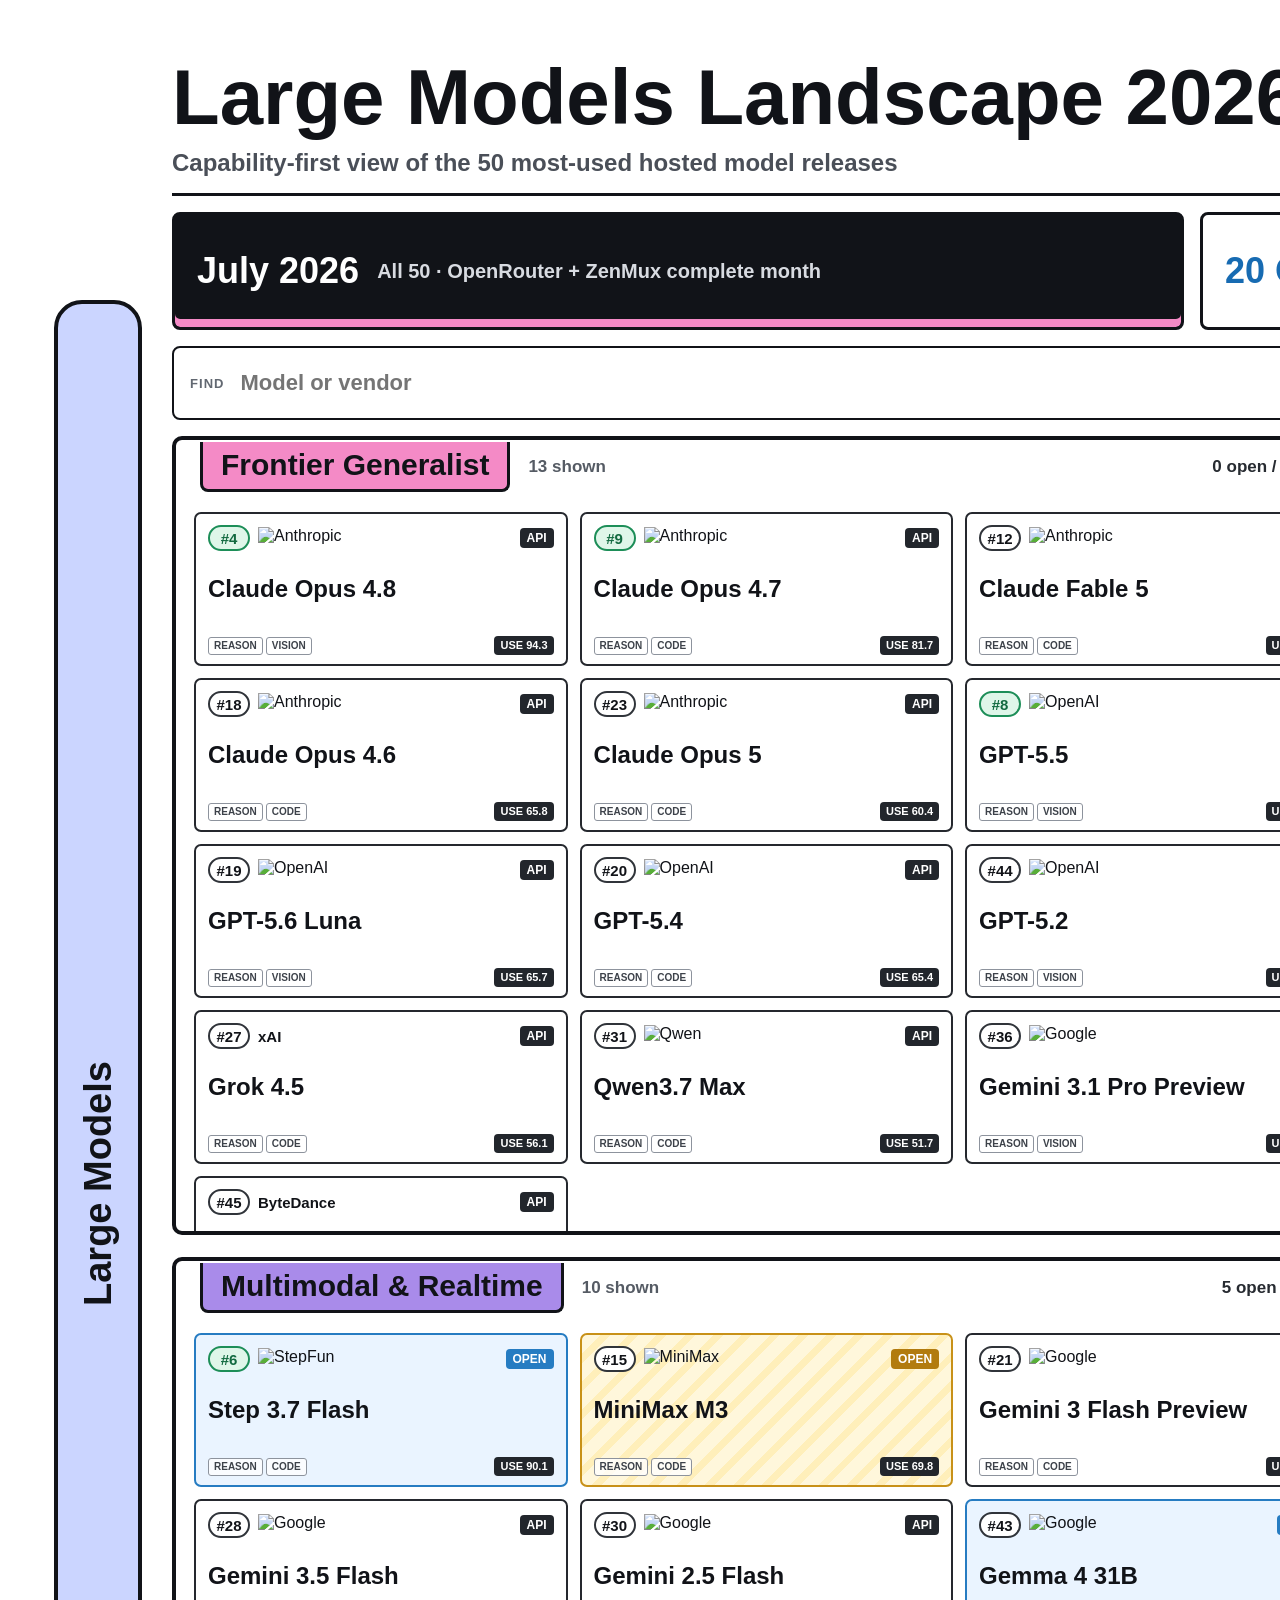
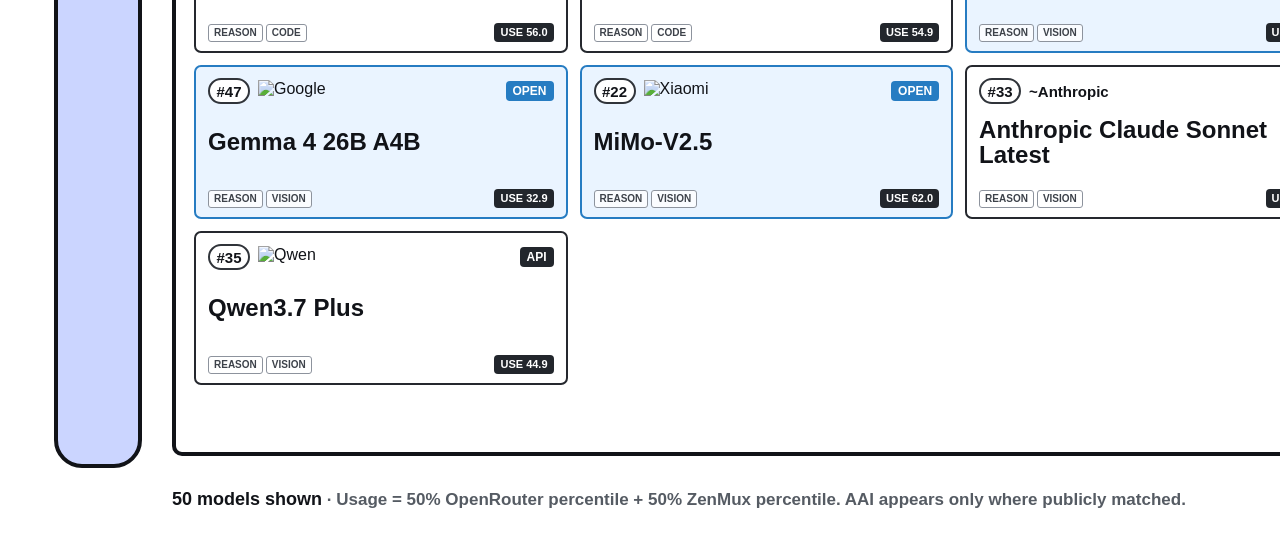
==== public/keynote/large-models/index.html @ 2f75f770 "feat: refresh august keynote data" ====
<!doctype html>
<html lang="en">
<head>
  <meta charset="utf-8">
  <meta name="viewport" content="width=3840, initial-scale=1">
  <script>document.documentElement.classList.toggle("poster-mode", new URLSearchParams(window.location.search).get("poster") === "1");</script>
  <title>Large Models Landscape 2026</title>
  <style>
    * { box-sizing: border-box; }
    html, body {
      width: 3840px;
      height: 2160px;
      margin: 0;
      overflow: hidden;
      background: #f7f8fa;
      color: #111318;
      font-family: "Alibaba PuHuiTi", "阿里巴巴普惠体", sans-serif;
      letter-spacing: 0;
    }
    body { position: relative; }
    html.poster-mode,
    html.poster-mode body {
      width: 1920px;
      height: 1080px;
    }
    html.poster-mode .canvas {
      transform: scale(0.5);
      transform-origin: top left;
    }
    .canvas {
      width: 3840px;
      height: 2160px;
      padding: 42px 58px 34px 172px;
      display: grid;
      grid-template-rows: 154px 118px 74px 1fr 54px;
      gap: 16px;
      background:
        linear-gradient(#ffffff, #ffffff) padding-box,
        #ffffff;
    }
    .side-label {
      position: absolute;
      left: 54px;
      top: 300px;
      bottom: 92px;
      width: 88px;
      border: 4px solid #111318;
      border-radius: 28px;
      background: #cbd5ff;
      display: flex;
      align-items: center;
      justify-content: center;
      writing-mode: vertical-rl;
      transform: rotate(180deg);
      font-size: 38px;
      font-weight: 850;
    }
    header {
      display: grid;
      grid-template-columns: 1fr auto;
      align-items: center;
      border-bottom: 3px solid #111318;
    }
    h1 {
      margin: 0;
      font-size: 78px;
      line-height: 1;
      font-weight: 900;
    }
    .subtitle {
      margin-top: 13px;
      font-size: 24px;
      color: #4a4f58;
      font-weight: 600;
    }
    .brands {
      display: flex;
      align-items: center;
      gap: 28px;
      font-size: 24px;
      font-weight: 850;
      text-align: right;
    }
    .brands .ant { color: #126ed0; }
    .brands .inclusion { color: #4867df; }
    .summary {
      display: grid;
      grid-template-columns: 1.25fr 1fr 1fr 1.15fr;
      gap: 16px;
    }
    .summary-item {
      border: 3px solid #111318;
      border-radius: 8px;
      background: #ffffff;
      padding: 16px 22px;
      display: flex;
      align-items: center;
      gap: 18px;
      min-width: 0;
    }
    .summary-item strong {
      font-size: 36px;
      line-height: 1;
      white-space: nowrap;
    }
    .summary-item span {
      font-size: 20px;
      line-height: 1.2;
      color: #565b63;
      font-weight: 650;
    }
    .summary-item.score {
      background: #111318;
      color: white;
    }
    .summary-item.score span { color: #d8dbe1; }
    .summary-item.open strong { color: #176bb2; }
    .summary-item.api strong { color: #222222; }
    .panels {
      display: grid;
      grid-template-columns: repeat(3, minmax(0, 1fr));
      grid-template-rows: repeat(2, minmax(0, 1fr));
      gap: 22px;
      min-height: 0;
    }
    .domain-panel {
      position: relative;
      min-width: 0;
      min-height: 0;
      padding: 72px 18px 18px;
      border: 4px solid #111318;
      border-radius: 10px;
      background: #ffffff;
      overflow: hidden;
    }
    .domain-heading {
      position: absolute;
      top: -2px;
      left: 24px;
      right: 24px;
      height: 58px;
      display: flex;
      align-items: center;
      gap: 18px;
    }
    .domain-heading h2 {
      margin: 0;
      padding: 8px 18px 9px;
      border: 3px solid #111318;
      border-top: 0;
      border-radius: 0 0 8px 8px;
      background: var(--accent);
      font-size: 30px;
      line-height: 1;
      font-weight: 900;
    }
    .domain-heading span {
      font-size: 17px;
      font-weight: 750;
      color: #555b64;
    }
    .domain-heading .mix {
      margin-left: auto;
      color: #272b31;
    }
    .model-grid {
      height: 100%;
      display: grid;
      grid-template-columns: repeat(3, minmax(0, 1fr));
      grid-auto-rows: 154px;
      gap: 12px;
      align-content: start;
    }
    .model-card {
      min-width: 0;
      min-height: 0;
      padding: 10px 12px 9px;
      border: 2.5px solid #25282e;
      border-radius: 7px;
      background: #ffffff;
      display: grid;
      grid-template-rows: 28px minmax(42px, auto) 23px 1fr;
      gap: 5px;
      overflow: hidden;
    }
    .model-card.open-osi {
      border-color: #267cc2;
      background: #eaf4ff;
    }
    .model-card.open-custom {
      border-color: #c89118;
      background:
        repeating-linear-gradient(
          135deg,
          #fff7db 0,
          #fff7db 13px,
          #ffefba 13px,
          #ffefba 20px
        );
    }
    .card-top {
      display: flex;
      align-items: center;
      gap: 8px;
      min-width: 0;
    }
    .rank {
      width: 42px;
      height: 26px;
      border: 2px solid #30343a;
      border-radius: 13px;
      display: inline-flex;
      align-items: center;
      justify-content: center;
      background: #ffffff;
      font-size: 15px;
      font-weight: 850;
      flex: 0 0 auto;
    }
    .rank.top-rank {
      border-color: #1d8e58;
      color: #126a40;
      background: #dff6e9;
    }
    .vendor-logo {
      display: block;
      width: auto;
      max-width: 116px;
      height: 23px;
      object-fit: contain;
      object-position: left center;
      min-width: 0;
    }
    .vendor-fallback {
      font-size: 15px;
      font-weight: 900;
      white-space: nowrap;
      overflow: hidden;
      text-overflow: ellipsis;
    }
    .access {
      margin-left: auto;
      padding: 4px 7px;
      border-radius: 4px;
      background: #22262c;
      color: white;
      font-size: 12px;
      font-weight: 900;
      line-height: 1;
      flex: 0 0 auto;
    }
    .open-osi .access { background: #267cc2; }
    .open-custom .access { background: #b27b0e; }
    .model-name {
      align-self: center;
      font-size: 22px;
      line-height: 1.02;
      font-weight: 900;
      overflow-wrap: anywhere;
    }
    .card-meta {
      display: flex;
      justify-content: space-between;
      gap: 6px;
      font-size: 13px;
      color: #4e535c;
      font-weight: 750;
      white-space: nowrap;
    }
    .card-bottom {
      align-self: end;
      display: flex;
      align-items: flex-end;
      justify-content: space-between;
      gap: 8px;
      min-width: 0;
    }
    .tags {
      display: flex;
      flex-wrap: wrap;
      gap: 3px;
      min-width: 0;
    }
    .tag {
      padding: 3px 5px;
      border: 1px solid #8d939d;
      border-radius: 3px;
      background: rgba(255,255,255,.78);
      font-size: 10px;
      line-height: 1;
      font-weight: 850;
      color: #3d424a;
    }
    .metrics {
      display: flex;
      gap: 4px;
      flex: 0 0 auto;
    }
    .metric {
      padding: 4px 6px;
      border-radius: 4px;
      background: #22262c;
      color: #ffffff;
      font-size: 11px;
      line-height: 1;
      font-weight: 900;
    }
    .metric.benchmark { background: #7846b9; }
    .benchmark-panel {
      padding: 76px 22px 20px;
      display: grid;
      grid-template-rows: 1fr auto;
      gap: 14px;
    }
    .benchmark-list {
      display: grid;
      grid-template-columns: repeat(2, minmax(0, 1fr));
      grid-auto-rows: 112px;
      gap: 12px;
      align-content: start;
    }
    .benchmark-row {
      display: grid;
      grid-template-columns: 34px minmax(0, 1fr) auto 62px;
      align-items: center;
      gap: 9px;
      padding: 10px 12px;
      border: 2.5px solid #292d33;
      border-radius: 7px;
      background: #ffffff;
    }
    .benchmark-order {
      width: 30px;
      height: 30px;
      display: inline-flex;
      align-items: center;
      justify-content: center;
      border-radius: 50%;
      background: #dff5f3;
      color: #176c69;
      font-size: 15px;
      font-weight: 900;
    }
    .benchmark-model {
      min-width: 0;
      display: grid;
      gap: 6px;
    }
    .benchmark-model strong {
      overflow: hidden;
      text-overflow: ellipsis;
      white-space: nowrap;
      font-size: 20px;
    }
    .benchmark-model span {
      color: #5a6069;
      font-size: 13px;
      font-weight: 700;
    }
    .benchmark-access {
      padding: 4px 7px;
      border-radius: 4px;
      background: #24282e;
      color: white;
      font-size: 11px;
      font-weight: 900;
    }
    .benchmark-access.open { background: #267cc2; }
    .benchmark-score {
      color: #7846b9;
      font-size: 27px;
      text-align: right;
    }
    .benchmark-note {
      padding: 15px 18px;
      border: 2.5px solid #2b2f35;
      border-radius: 7px;
      background: #e9f7f6;
      display: grid;
      gap: 5px;
    }
    .benchmark-note strong { font-size: 20px; }
    .benchmark-note span {
      color: #4f5660;
      font-size: 15px;
      font-weight: 650;
    }
    footer {
      display: grid;
      grid-template-columns: 1fr auto;
      align-items: center;
      gap: 24px;
      font-size: 17px;
      color: #555b63;
      font-weight: 650;
    }
    .legend {
      display: flex;
      align-items: center;
      gap: 22px;
      white-space: nowrap;
    }
    .legend-item {
      display: inline-flex;
      align-items: center;
      gap: 7px;
    }
    .swatch {
      width: 30px;
      height: 18px;
      border: 2px solid #22262c;
      border-radius: 4px;
      background: white;
    }
    .swatch.osi { background: #eaf4ff; border-color: #267cc2; }
    .swatch.custom {
      border-color: #c89118;
      background: repeating-linear-gradient(
        135deg, #fff7db 0, #fff7db 6px, #ffefba 6px, #ffefba 10px
      );
    }
    button,
input,
select {
  font: inherit;
}

.summary-item {
  appearance: none;
  color: #111318;
  text-align: left;
  cursor: pointer;
  transition:
    transform 150ms ease,
    box-shadow 150ms ease,
    opacity 150ms ease;
}

.summary-item:hover,
.summary-item:focus-visible {
  transform: translate(-3px, -3px);
  box-shadow: 8px 8px 0 #cbd5ff;
  outline: none;
}

.summary-item.is-active {
  box-shadow: inset 0 -8px 0 #cbd5ff;
}

.summary-item.score {
  color: #ffffff;
}

.summary-item.score.is-active {
  box-shadow: inset 0 -8px 0 #f48ac6;
}

.explore-toolbar {
  min-width: 0;
  display: grid;
  grid-template-columns: 1.3fr 1fr 280px 150px 1fr;
  align-items: stretch;
  gap: 12px;
}

.model-search,
.vendor-filter,
.aai-filter,
.reset-filter,
.explore-hint {
  min-width: 0;
  min-height: 74px;
  margin: 0;
  border: 2.5px solid #111318;
  border-radius: 8px;
  background: #ffffff;
}

.model-search,
.vendor-filter {
  padding: 8px 16px;
  display: grid;
  grid-template-columns: auto 1fr;
  align-items: center;
  gap: 14px;
}

.model-search > span,
.vendor-filter > span,
.aai-filter > span {
  color: #626871;
  font-size: 13px;
  font-weight: 900;
  letter-spacing: 0.08em;
}

.model-search input,
.vendor-filter select {
  width: 100%;
  min-width: 0;
  height: 50px;
  border: 0;
  background: transparent;
  color: #111318;
  font-size: 22px;
  font-weight: 800;
  outline: none;
}

.model-search:focus-within,
.vendor-filter:focus-within {
  box-shadow: inset 0 -6px 0 #cbd5ff;
}

.aai-filter,
.reset-filter {
  cursor: pointer;
}

.aai-filter {
  padding: 9px 18px;
  display: grid;
  align-content: center;
  gap: 4px;
  text-align: left;
}

.aai-filter strong {
  color: #7846b9;
  font-size: 20px;
}

.aai-filter[aria-pressed="true"] {
  background: #efe6fb;
  box-shadow: inset 0 -7px 0 #7846b9;
}

.reset-filter {
  color: #111318;
  font-size: 17px;
  font-weight: 900;
}

.reset-filter:hover,
.reset-filter:focus-visible,
.aai-filter:hover,
.aai-filter:focus-visible {
  background: #f1f2f5;
  outline: 4px solid #cbd5ff;
  outline-offset: -4px;
}

.explore-hint {
  padding: 10px 20px;
  display: flex;
  align-items: center;
  justify-content: flex-end;
  gap: 8px;
  border-color: #c8ccd3;
  color: #626871;
  font-size: 16px;
}

.explore-hint strong {
  color: #111318;
}

.model-card {
  position: relative;
  cursor: pointer;
  transition:
    transform 140ms ease,
    box-shadow 140ms ease,
    opacity 140ms ease,
    filter 140ms ease;
}

.model-card:hover,
.model-card:focus-visible {
  z-index: 3;
  transform: translate(-4px, -4px);
  box-shadow: 9px 9px 0 #111318;
  outline: none;
}

.model-card::after {
  content: "DETAILS ↗";
  position: absolute;
  right: 10px;
  bottom: 8px;
  color: #737984;
  font-size: 9px;
  font-weight: 900;
  letter-spacing: 0.08em;
  opacity: 0;
  transition: opacity 140ms ease;
}

.model-card:hover::after,
.model-card:focus-visible::after {
  opacity: 1;
}

.model-card .card-meta {
  display: none;
}

.model-card {
  grid-template-rows: 28px minmax(48px, 1fr) 28px;
}

.model-card .model-name {
  font-size: 24px;
}

.model-card .tags {
  max-width: 58%;
  overflow: hidden;
  flex-wrap: nowrap;
}

.model-card .tag:nth-child(n + 3),
.model-card .metric.benchmark {
  display: none;
}

.model-card.is-filtered {
  display: none;
}

.model-card.vendor-muted {
  opacity: 0.25;
  filter: grayscale(0.9);
}

.domain-panel.is-empty {
  opacity: 0.32;
}

.domain-panel.is-empty::after {
  content: "NO MATCHES";
  position: absolute;
  inset: 72px 18px 18px;
  display: grid;
  place-items: center;
  border: 2px dashed #9ea3ab;
  color: #767c85;
  font-size: 24px;
  font-weight: 900;
  letter-spacing: 0.08em;
}

.benchmark-row {
  cursor: pointer;
  transition:
    transform 140ms ease,
    box-shadow 140ms ease;
}

.benchmark-row:hover,
.benchmark-row:focus-visible {
  transform: translate(-3px, -3px);
  box-shadow: 7px 7px 0 #55c8c5;
  outline: none;
}

footer > div:first-child {
  min-width: 0;
}

#result-count {
  color: #111318;
  font-size: 18px;
}

.passport-backdrop {
  position: fixed;
  inset: 0;
  z-index: 20;
  background: rgb(17 19 24 / 46%);
  backdrop-filter: blur(5px);
}

.model-passport {
  position: fixed;
  z-index: 21;
  top: 0;
  right: 0;
  width: 1260px;
  height: 2160px;
  padding: 58px 62px 48px;
  overflow-y: auto;
  background:
    linear-gradient(90deg, #111318 0 14px, #267cc2 14px 28px, #7846b9 28px 42px, transparent 42px),
    #ffffff;
  border-left: 5px solid #111318;
  box-shadow: -28px 0 0 rgb(17 19 24 / 12%);
  transform: translateX(104%);
  transition: transform 240ms cubic-bezier(0.2, 0.8, 0.2, 1);
}

.model-passport.is-open {
  transform: translateX(0);
}

.passport-close {
  position: sticky;
  z-index: 2;
  top: 0;
  margin-left: auto;
  padding: 13px 18px;
  display: block;
  border: 3px solid #111318;
  border-radius: 7px;
  background: #ffffff;
  color: #111318;
  font-size: 16px;
  font-weight: 900;
  cursor: pointer;
}

.passport-close:hover,
.passport-close:focus-visible {
  background: #111318;
  color: #ffffff;
  outline: none;
}

.passport-header {
  display: block;
  border: 0;
}

.passport-logo {
  height: 54px;
  margin-top: 36px;
  display: flex;
  align-items: center;
}

.passport-logo img {
  width: auto;
  max-width: 290px;
  height: 48px;
}

.passport-logo .vendor-fallback {
  font-size: 32px;
}

.passport-header > p {
  margin: 24px 0 0;
  color: #676d76;
  font-size: 17px;
  font-weight: 850;
  letter-spacing: 0.08em;
  text-transform: uppercase;
}

.passport-header h2 {
  max-width: 1050px;
  margin: 12px 0 0;
  font-size: 72px;
  line-height: 0.96;
  letter-spacing: -0.045em;
}

.passport-badges {
  margin-top: 24px;
  display: flex;
  gap: 10px;
}

.passport-badges span {
  padding: 8px 12px;
  border: 2px solid #111318;
  border-radius: 999px;
  font-size: 15px;
  font-weight: 850;
}

.passport-thesis {
  margin: 34px 0 0;
  padding: 22px 24px;
  border-left: 8px solid #f48ac6;
  background: #fff1f8;
  font-size: 20px;
  line-height: 1.48;
  font-weight: 720;
}

.passport-lanes {
  margin-top: 32px;
  display: grid;
  grid-template-columns: repeat(3, minmax(0, 1fr));
  border: 3px solid #111318;
  border-radius: 10px;
  overflow: hidden;
}

.passport-lane {
  min-height: 330px;
  padding: 22px;
  display: flex;
  flex-direction: column;
  border-right: 2px solid #111318;
}

.passport-lane:last-child {
  border-right: 0;
}

.passport-lane > span,
.passport-evidence span,
.passport-capabilities > span {
  color: #626871;
  font-size: 12px;
  font-weight: 900;
  letter-spacing: 0.08em;
}

.passport-lane > strong {
  margin-top: 36px;
  font-size: 42px;
  line-height: 0.96;
  overflow-wrap: anywhere;
}

.passport-lane > small {
  margin-top: 10px;
  color: #626871;
  font-size: 13px;
  font-weight: 750;
}

.passport-lane > p {
  margin: auto 0 0;
  color: #565c65;
  font-size: 14px;
  line-height: 1.5;
}

.usage-lane {
  background: #edf8f3;
}

.access-lane {
  background: #eaf4ff;
}

.capability-lane {
  background: #f1eafb;
}

.usage-lane > i {
  height: 12px;
  margin-top: 18px;
  display: block;
  overflow: hidden;
  background: rgb(17 19 24 / 14%);
  border-radius: 99px;
}

.usage-lane > i b {
  width: 0;
  height: 100%;
  display: block;
  background: #1d8e58;
  transition: width 300ms ease;
}

.passport-evidence {
  margin-top: 28px;
  display: grid;
  grid-template-columns: repeat(3, minmax(0, 1fr));
  gap: 14px;
}

.passport-evidence article {
  min-height: 190px;
  padding: 20px;
  border: 2px solid #111318;
  border-radius: 8px;
  background: #ffffff;
}

.passport-evidence strong {
  margin-top: 22px;
  display: block;
  font-size: 32px;
}

.passport-evidence p {
  margin: 12px 0 0;
  color: #616771;
  font-size: 13px;
  line-height: 1.5;
}

.passport-specs {
  margin-top: 28px;
  display: grid;
  grid-template-columns: repeat(2, minmax(0, 1fr));
  border-top: 3px solid #111318;
  border-left: 3px solid #111318;
}

.passport-specs > div {
  min-height: 98px;
  padding: 17px 19px;
  border-right: 3px solid #111318;
  border-bottom: 3px solid #111318;
}

.passport-specs span,
.passport-specs strong {
  display: block;
}

.passport-specs span {
  color: #686e77;
  font-size: 12px;
  font-weight: 800;
  letter-spacing: 0.06em;
  text-transform: uppercase;
}

.passport-specs strong {
  margin-top: 9px;
  font-size: 20px;
}

.passport-capabilities {
  margin-top: 28px;
}

.passport-capabilities > div {
  margin-top: 13px;
  display: flex;
  flex-wrap: wrap;
  gap: 8px;
}

.passport-capabilities i {
  padding: 8px 11px;
  border: 2px solid #6c727b;
  border-radius: 5px;
  background: #f7f8fa;
  color: #34383e;
  font-size: 13px;
  font-style: normal;
  font-weight: 800;
}

.metric-glossary {
  margin-top: 30px;
  border: 3px solid #111318;
  border-radius: 9px;
  background: #fff8df;
}

.metric-glossary summary {
  padding: 18px 20px;
  font-size: 18px;
  font-weight: 900;
  cursor: pointer;
}

.metric-glossary > div {
  padding: 0 20px 20px;
}

.metric-glossary p {
  margin: 14px 0 0;
  color: #5e563f;
  font-size: 14px;
  line-height: 1.55;
}

.passport-links {
  margin-top: 26px;
  display: flex;
  flex-wrap: wrap;
  gap: 10px;
}

.passport-links a {
  padding: 13px 16px;
  border: 2px solid #111318;
  border-radius: 6px;
  color: #111318;
  font-size: 14px;
  font-weight: 850;
  text-decoration: none;
}

.passport-links a:hover,
.passport-links a:focus-visible {
  background: #111318;
  color: #ffffff;
  outline: none;
}

.passport-links a[hidden] {
  display: none;
}

@media (prefers-reduced-motion: reduce) {
  .summary-item,
  .model-card,
  .benchmark-row,
  .model-passport,
  .usage-lane > i b {
    transition: none;
  }
}

  </style>
</head>
<body>
  <main class="canvas">
    <div class="side-label">Large Models</div>
    <header>
      <div>
        <h1>Large Models Landscape 2026</h1>
        <div class="subtitle">Capability-first view of the 50 most-used hosted model releases</div>
      </div>
      <div class="brands">
        <span class="ant">ANT OPEN SOURCE</span>
        <span class="inclusion">INCLUSION AI</span>
      </div>
    </header>

    <section class="summary" aria-label="Landscape filters">
      <button class="summary-item score is-active" type="button" data-primary-filter="all" aria-pressed="true">
        <strong>July 2026</strong>
        <span>All 50 · OpenRouter + ZenMux complete month</span>
      </button>
      <button class="summary-item open" type="button" data-primary-filter="open" aria-pressed="false">
        <strong>20 OPEN</strong>
        <span>show public model weights</span>
      </button>
      <button class="summary-item api" type="button" data-primary-filter="api" aria-pressed="false">
        <strong>30 API</strong>
        <span>show closed or no public weights</span>
      </button>
      <button class="summary-item" type="button" data-primary-filter="top10" aria-pressed="false">
        <strong>TOP 10: 4:6</strong>
        <span>open vs API-only · inspect the leaders</span>
      </button>
    </section>

    <section class="explore-toolbar" aria-label="Explore model cards">
      <label class="model-search">
        <span>FIND</span>
        <input id="model-search" type="search" placeholder="Model or vendor" autocomplete="off">
      </label>
      <label class="vendor-filter">
        <span>VENDOR</span>
        <select id="vendor-filter">
          <option value="all">All model makers</option>
        </select>
      </label>
      <button class="aai-filter" id="aai-filter" type="button" aria-pressed="false">
        <span>AAI LENS</span>
        <strong>8 matched</strong>
      </button>
      <button class="reset-filter" id="reset-filter" type="button">RESET</button>
      <p class="explore-hint"><strong>Click a model</strong> for its evidence passport</p>
    </section>

    <section class="panels">

      <section class="domain-panel" style="--accent:#f48ac6" data-domain="Frontier Generalist">
        <div class="domain-heading">
          <h2>Frontier Generalist</h2>
          <span class="domain-count">13 models</span>
          <span class="mix">0 open / 13 API</span>
        </div>
        <div class="model-grid">
      <article
        class="model-card api-only"
        role="button"
        tabindex="0"
        aria-label="Open details for Claude Opus 4.8"
        data-model-json="{&quot;name&quot;:&quot;Claude Opus 4.8&quot;,&quot;displayName&quot;:&quot;Claude Opus 4.8&quot;,&quot;vendor&quot;:&quot;Anthropic&quot;,&quot;domain&quot;:&quot;Frontier Generalist&quot;,&quot;rank&quot;:4,&quot;usage&quot;:94.3415,&quot;aai&quot;:55.7,&quot;isOpen&quot;:false,&quot;access&quot;:&quot;Closed or no public weights&quot;,&quot;license&quot;:&quot;API-only&quot;,&quot;licenseClass&quot;:&quot;closed_or_no_public_weights&quot;,&quot;parameters&quot;:&quot;Params undisclosed&quot;,&quot;category&quot;:&quot;Multimodal / VLM&quot;,&quot;capabilities&quot;:[&quot;Reasoning&quot;,&quot;Vision input&quot;,&quot;Tool use&quot;,&quot;Structured output&quot;],&quot;sourcePresence&quot;:[&quot;OpenRouter&quot;,&quot;ZenMux&quot;],&quot;openrouter&quot;:{&quot;rank&quot;:9,&quot;score&quot;:92.6829,&quot;days&quot;:31,&quot;tokens&quot;:7476166343379,&quot;url&quot;:&quot;https://openrouter.ai/anthropic/claude-opus-4.8&quot;},&quot;zenmux&quot;:{&quot;rank&quot;:3,&quot;score&quot;:96,&quot;tokens&quot;:156011683054,&quot;url&quot;:&quot;https://zenmux.ai/models/anthropic/claude-opus-4.8&quot;},&quot;huggingface&quot;:{&quot;downloads30d&quot;:0,&quot;downloadsAll&quot;:0,&quot;likes&quot;:0,&quot;score&quot;:null,&quot;gated&quot;:false,&quot;url&quot;:&quot;&quot;},&quot;contextLength&quot;:1000000,&quot;inputModalities&quot;:[&quot;text&quot;,&quot;image&quot;,&quot;file&quot;],&quot;outputModalities&quot;:[&quot;text&quot;],&quot;promptPrice&quot;:5,&quot;completionPrice&quot;:25}"
        data-model-name="Claude Opus 4.8"
        data-vendor="Anthropic"
        data-access="api"
        data-rank="4"
        data-has-aai="true"
      >
        <div class="card-top">
          <span class="rank top-rank">#4</span>
          <img class="vendor-logo" src="assets/vendor-logos/anthropic-text.svg" alt="Anthropic">
          <span class="access">API</span>
        </div>
        <div class="model-name">Claude Opus 4.8</div>
        <div class="card-meta">
          <span>API-only</span>
          <span>Params undisclosed</span>
        </div>
        <div class="card-bottom">
          <div class="tags"><span class="tag">REASON</span><span class="tag">VISION</span><span class="tag">TOOLS</span></div>
          <div class="metrics">
            <span class="metric">USE 94.3</span>
            <span class="metric benchmark">AAI 55.7</span>
          </div>
        </div>
      </article>

      <article
        class="model-card api-only"
        role="button"
        tabindex="0"
        aria-label="Open details for Claude Opus 4.7"
        data-model-json="{&quot;name&quot;:&quot;Claude Opus 4.7&quot;,&quot;displayName&quot;:&quot;Claude Opus 4.7&quot;,&quot;vendor&quot;:&quot;Anthropic&quot;,&quot;domain&quot;:&quot;Frontier Generalist&quot;,&quot;rank&quot;:9,&quot;usage&quot;:81.7317,&quot;aai&quot;:null,&quot;isOpen&quot;:false,&quot;access&quot;:&quot;Closed or no public weights&quot;,&quot;license&quot;:&quot;API-only&quot;,&quot;licenseClass&quot;:&quot;closed_or_no_public_weights&quot;,&quot;parameters&quot;:&quot;Params undisclosed&quot;,&quot;category&quot;:&quot;Multimodal / VLM&quot;,&quot;capabilities&quot;:[&quot;Reasoning&quot;,&quot;Coding&quot;,&quot;Vision input&quot;,&quot;Tool use&quot;,&quot;Structured output&quot;],&quot;sourcePresence&quot;:[&quot;OpenRouter&quot;,&quot;ZenMux&quot;],&quot;openrouter&quot;:{&quot;rank&quot;:10,&quot;score&quot;:91.4634,&quot;days&quot;:29,&quot;tokens&quot;:7180042987508,&quot;url&quot;:&quot;https://openrouter.ai/anthropic/claude-opus-4.7&quot;},&quot;zenmux&quot;:{&quot;rank&quot;:15,&quot;score&quot;:72,&quot;tokens&quot;:26101301985,&quot;url&quot;:&quot;https://zenmux.ai/models/anthropic/claude-opus-4.7&quot;},&quot;huggingface&quot;:{&quot;downloads30d&quot;:0,&quot;downloadsAll&quot;:0,&quot;likes&quot;:0,&quot;score&quot;:null,&quot;gated&quot;:false,&quot;url&quot;:&quot;&quot;},&quot;contextLength&quot;:1000000,&quot;inputModalities&quot;:[&quot;text&quot;,&quot;image&quot;,&quot;file&quot;],&quot;outputModalities&quot;:[&quot;text&quot;],&quot;promptPrice&quot;:5,&quot;completionPrice&quot;:25}"
        data-model-name="Claude Opus 4.7"
        data-vendor="Anthropic"
        data-access="api"
        data-rank="9"
        data-has-aai="false"
      >
        <div class="card-top">
          <span class="rank top-rank">#9</span>
          <img class="vendor-logo" src="assets/vendor-logos/anthropic-text.svg" alt="Anthropic">
          <span class="access">API</span>
        </div>
        <div class="model-name">Claude Opus 4.7</div>
        <div class="card-meta">
          <span>API-only</span>
          <span>Params undisclosed</span>
        </div>
        <div class="card-bottom">
          <div class="tags"><span class="tag">REASON</span><span class="tag">CODE</span><span class="tag">VISION</span></div>
          <div class="metrics">
            <span class="metric">USE 81.7</span>

          </div>
        </div>
      </article>

      <article
        class="model-card api-only"
        role="button"
        tabindex="0"
        aria-label="Open details for Claude Fable 5"
        data-model-json="{&quot;name&quot;:&quot;Claude Fable 5&quot;,&quot;displayName&quot;:&quot;Claude Fable 5&quot;,&quot;vendor&quot;:&quot;Anthropic&quot;,&quot;domain&quot;:&quot;Frontier Generalist&quot;,&quot;rank&quot;:12,&quot;usage&quot;:78.1463,&quot;aai&quot;:59.9,&quot;isOpen&quot;:false,&quot;access&quot;:&quot;Closed or no public weights&quot;,&quot;license&quot;:&quot;API-only&quot;,&quot;licenseClass&quot;:&quot;closed_or_no_public_weights&quot;,&quot;parameters&quot;:&quot;Params undisclosed&quot;,&quot;category&quot;:&quot;Multimodal / VLM&quot;,&quot;capabilities&quot;:[&quot;Reasoning&quot;,&quot;Coding&quot;,&quot;Vision input&quot;,&quot;Tool use&quot;,&quot;Structured output&quot;],&quot;sourcePresence&quot;:[&quot;OpenRouter&quot;,&quot;ZenMux&quot;],&quot;openrouter&quot;:{&quot;rank&quot;:29,&quot;score&quot;:68.2927,&quot;days&quot;:30,&quot;tokens&quot;:1524531147464,&quot;url&quot;:&quot;https://openrouter.ai/anthropic/claude-fable-5&quot;},&quot;zenmux&quot;:{&quot;rank&quot;:7,&quot;score&quot;:88,&quot;tokens&quot;:53990250886,&quot;url&quot;:&quot;https://zenmux.ai/models/anthropic/claude-fable-5&quot;},&quot;huggingface&quot;:{&quot;downloads30d&quot;:0,&quot;downloadsAll&quot;:0,&quot;likes&quot;:0,&quot;score&quot;:null,&quot;gated&quot;:false,&quot;url&quot;:&quot;&quot;},&quot;contextLength&quot;:1000000,&quot;inputModalities&quot;:[&quot;text&quot;,&quot;image&quot;,&quot;file&quot;],&quot;outputModalities&quot;:[&quot;text&quot;],&quot;promptPrice&quot;:10,&quot;completionPrice&quot;:50}"
        data-model-name="Claude Fable 5"
        data-vendor="Anthropic"
        data-access="api"
        data-rank="12"
        data-has-aai="true"
      >
        <div class="card-top">
          <span class="rank">#12</span>
          <img class="vendor-logo" src="assets/vendor-logos/anthropic-text.svg" alt="Anthropic">
          <span class="access">API</span>
        </div>
        <div class="model-name">Claude Fable 5</div>
        <div class="card-meta">
          <span>API-only</span>
          <span>Params undisclosed</span>
        </div>
        <div class="card-bottom">
          <div class="tags"><span class="tag">REASON</span><span class="tag">CODE</span><span class="tag">VISION</span></div>
          <div class="metrics">
            <span class="metric">USE 78.1</span>
            <span class="metric benchmark">AAI 59.9</span>
          </div>
        </div>
      </article>

      <article
        class="model-card api-only"
        role="button"
        tabindex="0"
        aria-label="Open details for Claude Opus 4.6"
        data-model-json="{&quot;name&quot;:&quot;Claude Opus 4.6&quot;,&quot;displayName&quot;:&quot;Claude Opus 4.6&quot;,&quot;vendor&quot;:&quot;Anthropic&quot;,&quot;domain&quot;:&quot;Frontier Generalist&quot;,&quot;rank&quot;:18,&quot;usage&quot;:65.8293,&quot;aai&quot;:null,&quot;isOpen&quot;:false,&quot;access&quot;:&quot;Closed or no public weights&quot;,&quot;license&quot;:&quot;API-only&quot;,&quot;licenseClass&quot;:&quot;closed_or_no_public_weights&quot;,&quot;parameters&quot;:&quot;Params undisclosed&quot;,&quot;category&quot;:&quot;Multimodal / VLM&quot;,&quot;capabilities&quot;:[&quot;Reasoning&quot;,&quot;Coding&quot;,&quot;Vision input&quot;,&quot;Tool use&quot;,&quot;Structured output&quot;],&quot;sourcePresence&quot;:[&quot;OpenRouter&quot;,&quot;ZenMux&quot;],&quot;openrouter&quot;:{&quot;rank&quot;:41,&quot;score&quot;:53.6585,&quot;days&quot;:30,&quot;tokens&quot;:913276714594,&quot;url&quot;:&quot;https://openrouter.ai/anthropic/claude-opus-4.6&quot;},&quot;zenmux&quot;:{&quot;rank&quot;:12,&quot;score&quot;:78,&quot;tokens&quot;:34598833097,&quot;url&quot;:&quot;https://zenmux.ai/models/anthropic/claude-opus-4.6&quot;},&quot;huggingface&quot;:{&quot;downloads30d&quot;:0,&quot;downloadsAll&quot;:0,&quot;likes&quot;:0,&quot;score&quot;:null,&quot;gated&quot;:false,&quot;url&quot;:&quot;&quot;},&quot;contextLength&quot;:1000000,&quot;inputModalities&quot;:[&quot;text&quot;,&quot;image&quot;,&quot;file&quot;],&quot;outputModalities&quot;:[&quot;text&quot;],&quot;promptPrice&quot;:5,&quot;completionPrice&quot;:25}"
        data-model-name="Claude Opus 4.6"
        data-vendor="Anthropic"
        data-access="api"
        data-rank="18"
        data-has-aai="false"
      >
        <div class="card-top">
          <span class="rank">#18</span>
          <img class="vendor-logo" src="assets/vendor-logos/anthropic-text.svg" alt="Anthropic">
          <span class="access">API</span>
        </div>
        <div class="model-name">Claude Opus 4.6</div>
        <div class="card-meta">
          <span>API-only</span>
          <span>Params undisclosed</span>
        </div>
        <div class="card-bottom">
          <div class="tags"><span class="tag">REASON</span><span class="tag">CODE</span><span class="tag">VISION</span></div>
          <div class="metrics">
            <span class="metric">USE 65.8</span>

          </div>
        </div>
      </article>

      <article
        class="model-card api-only"
        role="button"
        tabindex="0"
        aria-label="Open details for Claude Opus 5"
        data-model-json="{&quot;name&quot;:&quot;Claude Opus 5&quot;,&quot;displayName&quot;:&quot;Claude Opus 5&quot;,&quot;vendor&quot;:&quot;Anthropic&quot;,&quot;domain&quot;:&quot;Frontier Generalist&quot;,&quot;rank&quot;:23,&quot;usage&quot;:60.439,&quot;aai&quot;:null,&quot;isOpen&quot;:false,&quot;access&quot;:&quot;Closed or no public weights&quot;,&quot;license&quot;:&quot;API-only&quot;,&quot;licenseClass&quot;:&quot;closed_or_no_public_weights&quot;,&quot;parameters&quot;:&quot;Params undisclosed&quot;,&quot;category&quot;:&quot;Multimodal / VLM&quot;,&quot;capabilities&quot;:[&quot;Reasoning&quot;,&quot;Coding&quot;,&quot;Vision input&quot;,&quot;Tool use&quot;,&quot;Structured output&quot;],&quot;sourcePresence&quot;:[&quot;OpenRouter&quot;,&quot;ZenMux&quot;],&quot;openrouter&quot;:{&quot;rank&quot;:40,&quot;score&quot;:54.878,&quot;days&quot;:7,&quot;tokens&quot;:927459855291,&quot;url&quot;:&quot;https://openrouter.ai/anthropic/claude-opus-5&quot;},&quot;zenmux&quot;:{&quot;rank&quot;:18,&quot;score&quot;:66,&quot;tokens&quot;:16672455130,&quot;url&quot;:&quot;https://zenmux.ai/models/anthropic/claude-opus-5&quot;},&quot;huggingface&quot;:{&quot;downloads30d&quot;:0,&quot;downloadsAll&quot;:0,&quot;likes&quot;:0,&quot;score&quot;:null,&quot;gated&quot;:false,&quot;url&quot;:&quot;&quot;},&quot;contextLength&quot;:1000000,&quot;inputModalities&quot;:[&quot;text&quot;,&quot;image&quot;,&quot;file&quot;],&quot;outputModalities&quot;:[&quot;text&quot;],&quot;promptPrice&quot;:5,&quot;completionPrice&quot;:25}"
        data-model-name="Claude Opus 5"
        data-vendor="Anthropic"
        data-access="api"
        data-rank="23"
        data-has-aai="false"
      >
        <div class="card-top">
          <span class="rank">#23</span>
          <img class="vendor-logo" src="assets/vendor-logos/anthropic-text.svg" alt="Anthropic">
          <span class="access">API</span>
        </div>
        <div class="model-name">Claude Opus 5</div>
        <div class="card-meta">
          <span>API-only</span>
          <span>Params undisclosed</span>
        </div>
        <div class="card-bottom">
          <div class="tags"><span class="tag">REASON</span><span class="tag">CODE</span><span class="tag">VISION</span></div>
          <div class="metrics">
            <span class="metric">USE 60.4</span>

          </div>
        </div>
      </article>

      <article
        class="model-card api-only"
        role="button"
        tabindex="0"
        aria-label="Open details for GPT-5.5"
        data-model-json="{&quot;name&quot;:&quot;GPT-5.5&quot;,&quot;displayName&quot;:&quot;GPT-5.5&quot;,&quot;vendor&quot;:&quot;OpenAI&quot;,&quot;domain&quot;:&quot;Frontier Generalist&quot;,&quot;rank&quot;:8,&quot;usage&quot;:83.683,&quot;aai&quot;:null,&quot;isOpen&quot;:false,&quot;access&quot;:&quot;Closed or no public weights&quot;,&quot;license&quot;:&quot;API-only&quot;,&quot;licenseClass&quot;:&quot;closed_or_no_public_weights&quot;,&quot;parameters&quot;:&quot;Params undisclosed&quot;,&quot;category&quot;:&quot;Multimodal / VLM&quot;,&quot;capabilities&quot;:[&quot;Reasoning&quot;,&quot;Vision input&quot;,&quot;Tool use&quot;,&quot;Structured output&quot;],&quot;sourcePresence&quot;:[&quot;OpenRouter&quot;,&quot;ZenMux&quot;],&quot;openrouter&quot;:{&quot;rank&quot;:15,&quot;score&quot;:85.3659,&quot;days&quot;:30,&quot;tokens&quot;:2794480689403,&quot;url&quot;:&quot;https://openrouter.ai/openai/gpt-5.5&quot;},&quot;zenmux&quot;:{&quot;rank&quot;:10,&quot;score&quot;:82,&quot;tokens&quot;:37189143364,&quot;url&quot;:&quot;https://zenmux.ai/models/openai/gpt-5.5&quot;},&quot;huggingface&quot;:{&quot;downloads30d&quot;:0,&quot;downloadsAll&quot;:0,&quot;likes&quot;:0,&quot;score&quot;:null,&quot;gated&quot;:false,&quot;url&quot;:&quot;&quot;},&quot;contextLength&quot;:1050000,&quot;inputModalities&quot;:[&quot;file&quot;,&quot;image&quot;,&quot;text&quot;],&quot;outputModalities&quot;:[&quot;text&quot;],&quot;promptPrice&quot;:5,&quot;completionPrice&quot;:30}"
        data-model-name="GPT-5.5"
        data-vendor="OpenAI"
        data-access="api"
        data-rank="8"
        data-has-aai="false"
      >
        <div class="card-top">
          <span class="rank top-rank">#8</span>
          <img class="vendor-logo" src="assets/vendor-logos/openai-text.svg" alt="OpenAI">
          <span class="access">API</span>
        </div>
        <div class="model-name">GPT-5.5</div>
        <div class="card-meta">
          <span>API-only</span>
          <span>Params undisclosed</span>
        </div>
        <div class="card-bottom">
          <div class="tags"><span class="tag">REASON</span><span class="tag">VISION</span><span class="tag">TOOLS</span></div>
          <div class="metrics">
            <span class="metric">USE 83.7</span>

          </div>
        </div>
      </article>

      <article
        class="model-card api-only"
        role="button"
        tabindex="0"
        aria-label="Open details for GPT-5.6 Luna"
        data-model-json="{&quot;name&quot;:&quot;GPT-5.6 Luna&quot;,&quot;displayName&quot;:&quot;GPT-5.6 Luna&quot;,&quot;vendor&quot;:&quot;OpenAI&quot;,&quot;domain&quot;:&quot;Frontier Generalist&quot;,&quot;rank&quot;:19,&quot;usage&quot;:65.7073,&quot;aai&quot;:null,&quot;isOpen&quot;:false,&quot;access&quot;:&quot;Closed or no public weights&quot;,&quot;license&quot;:&quot;API-only&quot;,&quot;licenseClass&quot;:&quot;closed_or_no_public_weights&quot;,&quot;parameters&quot;:&quot;Params undisclosed&quot;,&quot;category&quot;:&quot;Multimodal / VLM&quot;,&quot;capabilities&quot;:[&quot;Reasoning&quot;,&quot;Vision input&quot;,&quot;Tool use&quot;,&quot;Structured output&quot;],&quot;sourcePresence&quot;:[&quot;OpenRouter&quot;,&quot;ZenMux&quot;],&quot;openrouter&quot;:{&quot;rank&quot;:33,&quot;score&quot;:63.4146,&quot;days&quot;:21,&quot;tokens&quot;:1440097675505,&quot;url&quot;:&quot;https://openrouter.ai/openai/gpt-5.6-luna&quot;},&quot;zenmux&quot;:{&quot;rank&quot;:17,&quot;score&quot;:68,&quot;tokens&quot;:18557054253,&quot;url&quot;:&quot;https://zenmux.ai/models/openai/gpt-5.6-luna&quot;},&quot;huggingface&quot;:{&quot;downloads30d&quot;:0,&quot;downloadsAll&quot;:0,&quot;likes&quot;:0,&quot;score&quot;:null,&quot;gated&quot;:false,&quot;url&quot;:&quot;&quot;},&quot;contextLength&quot;:1050000,&quot;inputModalities&quot;:[&quot;file&quot;,&quot;image&quot;,&quot;text&quot;],&quot;outputModalities&quot;:[&quot;text&quot;],&quot;promptPrice&quot;:0.09999999999999999,&quot;completionPrice&quot;:0.6}"
        data-model-name="GPT-5.6 Luna"
        data-vendor="OpenAI"
        data-access="api"
        data-rank="19"
        data-has-aai="false"
      >
        <div class="card-top">
          <span class="rank">#19</span>
          <img class="vendor-logo" src="assets/vendor-logos/openai-text.svg" alt="OpenAI">
          <span class="access">API</span>
        </div>
        <div class="model-name">GPT-5.6 Luna</div>
        <div class="card-meta">
          <span>API-only</span>
          <span>Params undisclosed</span>
        </div>
        <div class="card-bottom">
          <div class="tags"><span class="tag">REASON</span><span class="tag">VISION</span><span class="tag">TOOLS</span></div>
          <div class="metrics">
            <span class="metric">USE 65.7</span>

          </div>
        </div>
      </article>

      <article
        class="model-card api-only"
        role="button"
        tabindex="0"
        aria-label="Open details for GPT-5.4"
        data-model-json="{&quot;name&quot;:&quot;GPT-5.4&quot;,&quot;displayName&quot;:&quot;GPT-5.4&quot;,&quot;vendor&quot;:&quot;OpenAI&quot;,&quot;domain&quot;:&quot;Frontier Generalist&quot;,&quot;rank&quot;:20,&quot;usage&quot;:65.3658,&quot;aai&quot;:null,&quot;isOpen&quot;:false,&quot;access&quot;:&quot;Closed or no public weights&quot;,&quot;license&quot;:&quot;API-only&quot;,&quot;licenseClass&quot;:&quot;closed_or_no_public_weights&quot;,&quot;parameters&quot;:&quot;Params undisclosed&quot;,&quot;category&quot;:&quot;Multimodal / VLM&quot;,&quot;capabilities&quot;:[&quot;Reasoning&quot;,&quot;Coding&quot;,&quot;Vision input&quot;,&quot;Tool use&quot;,&quot;Structured output&quot;],&quot;sourcePresence&quot;:[&quot;OpenRouter&quot;,&quot;ZenMux&quot;],&quot;openrouter&quot;:{&quot;rank&quot;:27,&quot;score&quot;:70.7317,&quot;days&quot;:31,&quot;tokens&quot;:1557003469211,&quot;url&quot;:&quot;https://openrouter.ai/openai/gpt-5.4&quot;},&quot;zenmux&quot;:{&quot;rank&quot;:21,&quot;score&quot;:60,&quot;tokens&quot;:14110224882,&quot;url&quot;:&quot;https://zenmux.ai/models/openai/gpt-5.4&quot;},&quot;huggingface&quot;:{&quot;downloads30d&quot;:0,&quot;downloadsAll&quot;:0,&quot;likes&quot;:0,&quot;score&quot;:null,&quot;gated&quot;:false,&quot;url&quot;:&quot;&quot;},&quot;contextLength&quot;:1050000,&quot;inputModalities&quot;:[&quot;text&quot;,&quot;image&quot;,&quot;file&quot;],&quot;outputModalities&quot;:[&quot;text&quot;],&quot;promptPrice&quot;:2.5,&quot;completionPrice&quot;:15}"
        data-model-name="GPT-5.4"
        data-vendor="OpenAI"
        data-access="api"
        data-rank="20"
        data-has-aai="false"
      >
        <div class="card-top">
          <span class="rank">#20</span>
          <img class="vendor-logo" src="assets/vendor-logos/openai-text.svg" alt="OpenAI">
          <span class="access">API</span>
        </div>
        <div class="model-name">GPT-5.4</div>
        <div class="card-meta">
          <span>API-only</span>
          <span>Params undisclosed</span>
        </div>
        <div class="card-bottom">
          <div class="tags"><span class="tag">REASON</span><span class="tag">CODE</span><span class="tag">VISION</span></div>
          <div class="metrics">
            <span class="metric">USE 65.4</span>

          </div>
        </div>
      </article>

      <article
        class="model-card api-only"
        role="button"
        tabindex="0"
        aria-label="Open details for GPT-5.2"
        data-model-json="{&quot;name&quot;:&quot;GPT-5.2&quot;,&quot;displayName&quot;:&quot;GPT-5.2&quot;,&quot;vendor&quot;:&quot;OpenAI&quot;,&quot;domain&quot;:&quot;Frontier Generalist&quot;,&quot;rank&quot;:44,&quot;usage&quot;:35.4147,&quot;aai&quot;:null,&quot;isOpen&quot;:false,&quot;access&quot;:&quot;Closed or no public weights&quot;,&quot;license&quot;:&quot;API-only&quot;,&quot;licenseClass&quot;:&quot;closed_or_no_public_weights&quot;,&quot;parameters&quot;:&quot;Params undisclosed&quot;,&quot;category&quot;:&quot;Multimodal / VLM&quot;,&quot;capabilities&quot;:[&quot;Reasoning&quot;,&quot;Vision input&quot;,&quot;Tool use&quot;,&quot;Structured output&quot;],&quot;sourcePresence&quot;:[&quot;OpenRouter&quot;,&quot;ZenMux&quot;],&quot;openrouter&quot;:{&quot;rank&quot;:64,&quot;score&quot;:26.8293,&quot;days&quot;:6,&quot;tokens&quot;:158385588094,&quot;url&quot;:&quot;https://openrouter.ai/openai/gpt-5.2&quot;},&quot;zenmux&quot;:{&quot;rank&quot;:29,&quot;score&quot;:44,&quot;tokens&quot;:8558689029,&quot;url&quot;:&quot;https://zenmux.ai/models/openai/gpt-5.2&quot;},&quot;huggingface&quot;:{&quot;downloads30d&quot;:0,&quot;downloadsAll&quot;:0,&quot;likes&quot;:0,&quot;score&quot;:null,&quot;gated&quot;:false,&quot;url&quot;:&quot;&quot;},&quot;contextLength&quot;:400000,&quot;inputModalities&quot;:[&quot;file&quot;,&quot;image&quot;,&quot;text&quot;],&quot;outputModalities&quot;:[&quot;text&quot;],&quot;promptPrice&quot;:1.75,&quot;completionPrice&quot;:14}"
        data-model-name="GPT-5.2"
        data-vendor="OpenAI"
        data-access="api"
        data-rank="44"
        data-has-aai="false"
      >
        <div class="card-top">
          <span class="rank">#44</span>
          <img class="vendor-logo" src="assets/vendor-logos/openai-text.svg" alt="OpenAI">
          <span class="access">API</span>
        </div>
        <div class="model-name">GPT-5.2</div>
        <div class="card-meta">
          <span>API-only</span>
          <span>Params undisclosed</span>
        </div>
        <div class="card-bottom">
          <div class="tags"><span class="tag">REASON</span><span class="tag">VISION</span><span class="tag">TOOLS</span></div>
          <div class="metrics">
            <span class="metric">USE 35.4</span>

          </div>
        </div>
      </article>

      <article
        class="model-card api-only"
        role="button"
        tabindex="0"
        aria-label="Open details for Grok 4.5"
        data-model-json="{&quot;name&quot;:&quot;Grok 4.5&quot;,&quot;displayName&quot;:&quot;Grok 4.5&quot;,&quot;vendor&quot;:&quot;xAI&quot;,&quot;domain&quot;:&quot;Frontier Generalist&quot;,&quot;rank&quot;:27,&quot;usage&quot;:56.0975,&quot;aai&quot;:null,&quot;isOpen&quot;:false,&quot;access&quot;:&quot;Closed or no public weights&quot;,&quot;license&quot;:&quot;API-only&quot;,&quot;licenseClass&quot;:&quot;closed_or_no_public_weights&quot;,&quot;parameters&quot;:&quot;Params undisclosed&quot;,&quot;category&quot;:&quot;Multimodal / VLM&quot;,&quot;capabilities&quot;:[&quot;Reasoning&quot;,&quot;Coding&quot;,&quot;Vision input&quot;,&quot;Tool use&quot;,&quot;Structured output&quot;],&quot;sourcePresence&quot;:[&quot;OpenRouter&quot;,&quot;ZenMux&quot;],&quot;openrouter&quot;:{&quot;rank&quot;:34,&quot;score&quot;:62.1951,&quot;days&quot;:23,&quot;tokens&quot;:1359590848677,&quot;url&quot;:&quot;https://openrouter.ai/x-ai/grok-4.5&quot;},&quot;zenmux&quot;:{&quot;rank&quot;:26,&quot;score&quot;:50,&quot;tokens&quot;:9515819500,&quot;url&quot;:&quot;https://zenmux.ai/models/x-ai/grok-4.5&quot;},&quot;huggingface&quot;:{&quot;downloads30d&quot;:0,&quot;downloadsAll&quot;:0,&quot;likes&quot;:0,&quot;score&quot;:null,&quot;gated&quot;:false,&quot;url&quot;:&quot;&quot;},&quot;contextLength&quot;:500000,&quot;inputModalities&quot;:[&quot;text&quot;,&quot;image&quot;,&quot;file&quot;],&quot;outputModalities&quot;:[&quot;text&quot;],&quot;promptPrice&quot;:2,&quot;completionPrice&quot;:6}"
        data-model-name="Grok 4.5"
        data-vendor="xAI"
        data-access="api"
        data-rank="27"
        data-has-aai="false"
      >
        <div class="card-top">
          <span class="rank">#27</span>
          <span class="vendor-fallback">xAI</span>
          <span class="access">API</span>
        </div>
        <div class="model-name">Grok 4.5</div>
        <div class="card-meta">
          <span>API-only</span>
          <span>Params undisclosed</span>
        </div>
        <div class="card-bottom">
          <div class="tags"><span class="tag">REASON</span><span class="tag">CODE</span><span class="tag">VISION</span></div>
          <div class="metrics">
            <span class="metric">USE 56.1</span>

          </div>
        </div>
      </article>

      <article
        class="model-card api-only"
        role="button"
        tabindex="0"
        aria-label="Open details for Qwen3.7 Max"
        data-model-json="{&quot;name&quot;:&quot;Qwen3.7 Max&quot;,&quot;displayName&quot;:&quot;Qwen3.7 Max&quot;,&quot;vendor&quot;:&quot;Qwen&quot;,&quot;domain&quot;:&quot;Frontier Generalist&quot;,&quot;rank&quot;:31,&quot;usage&quot;:51.7317,&quot;aai&quot;:46.0,&quot;isOpen&quot;:false,&quot;access&quot;:&quot;Closed or no public weights&quot;,&quot;license&quot;:&quot;API-only&quot;,&quot;licenseClass&quot;:&quot;closed_or_no_public_weights&quot;,&quot;parameters&quot;:&quot;Params undisclosed&quot;,&quot;category&quot;:&quot;Reasoning&quot;,&quot;capabilities&quot;:[&quot;Reasoning&quot;,&quot;Coding&quot;,&quot;Tool use&quot;,&quot;Structured output&quot;],&quot;sourcePresence&quot;:[&quot;OpenRouter&quot;,&quot;ZenMux&quot;],&quot;openrouter&quot;:{&quot;rank&quot;:52,&quot;score&quot;:41.4634,&quot;days&quot;:22,&quot;tokens&quot;:512098495889,&quot;url&quot;:&quot;https://openrouter.ai/qwen/qwen3.7-max&quot;},&quot;zenmux&quot;:{&quot;rank&quot;:20,&quot;score&quot;:62,&quot;tokens&quot;:14315521563,&quot;url&quot;:&quot;https://zenmux.ai/models/qwen/qwen3.7-max&quot;},&quot;huggingface&quot;:{&quot;downloads30d&quot;:0,&quot;downloadsAll&quot;:0,&quot;likes&quot;:0,&quot;score&quot;:null,&quot;gated&quot;:false,&quot;url&quot;:&quot;&quot;},&quot;contextLength&quot;:1000000,&quot;inputModalities&quot;:[&quot;text&quot;],&quot;outputModalities&quot;:[&quot;text&quot;],&quot;promptPrice&quot;:1.475,&quot;completionPrice&quot;:4.425}"
        data-model-name="Qwen3.7 Max"
        data-vendor="Qwen"
        data-access="api"
        data-rank="31"
        data-has-aai="true"
      >
        <div class="card-top">
          <span class="rank">#31</span>
          <img class="vendor-logo" src="assets/vendor-logos/qwen-text.svg" alt="Qwen">
          <span class="access">API</span>
        </div>
        <div class="model-name">Qwen3.7 Max</div>
        <div class="card-meta">
          <span>API-only</span>
          <span>Params undisclosed</span>
        </div>
        <div class="card-bottom">
          <div class="tags"><span class="tag">REASON</span><span class="tag">CODE</span><span class="tag">TOOLS</span></div>
          <div class="metrics">
            <span class="metric">USE 51.7</span>
            <span class="metric benchmark">AAI 46.0</span>
          </div>
        </div>
      </article>

      <article
        class="model-card api-only"
        role="button"
        tabindex="0"
        aria-label="Open details for Gemini 3.1 Pro Preview"
        data-model-json="{&quot;name&quot;:&quot;Gemini 3.1 Pro Preview&quot;,&quot;displayName&quot;:&quot;Gemini 3.1 Pro Preview&quot;,&quot;vendor&quot;:&quot;Google&quot;,&quot;domain&quot;:&quot;Frontier Generalist&quot;,&quot;rank&quot;:36,&quot;usage&quot;:43.2195,&quot;aai&quot;:null,&quot;isOpen&quot;:false,&quot;access&quot;:&quot;Closed or no public weights&quot;,&quot;license&quot;:&quot;API-only&quot;,&quot;licenseClass&quot;:&quot;closed_or_no_public_weights&quot;,&quot;parameters&quot;:&quot;Params undisclosed&quot;,&quot;category&quot;:&quot;Multimodal / VLM&quot;,&quot;capabilities&quot;:[&quot;Reasoning&quot;,&quot;Vision input&quot;,&quot;Video input&quot;,&quot;Audio input&quot;,&quot;Tool use&quot;,&quot;Structured output&quot;],&quot;sourcePresence&quot;:[&quot;OpenRouter&quot;,&quot;ZenMux&quot;],&quot;openrouter&quot;:{&quot;rank&quot;:42,&quot;score&quot;:52.439,&quot;days&quot;:31,&quot;tokens&quot;:878774082638,&quot;url&quot;:&quot;https://openrouter.ai/google/gemini-3.1-pro-preview&quot;},&quot;zenmux&quot;:{&quot;rank&quot;:34,&quot;score&quot;:34,&quot;tokens&quot;:5158707696,&quot;url&quot;:&quot;https://zenmux.ai/models/google/gemini-3.1-pro-preview&quot;},&quot;huggingface&quot;:{&quot;downloads30d&quot;:0,&quot;downloadsAll&quot;:0,&quot;likes&quot;:0,&quot;score&quot;:null,&quot;gated&quot;:false,&quot;url&quot;:&quot;&quot;},&quot;contextLength&quot;:1048576,&quot;inputModalities&quot;:[&quot;audio&quot;,&quot;file&quot;,&quot;image&quot;,&quot;text&quot;,&quot;video&quot;],&quot;outputModalities&quot;:[&quot;text&quot;],&quot;promptPrice&quot;:2,&quot;completionPrice&quot;:12}"
        data-model-name="Gemini 3.1 Pro Preview"
        data-vendor="Google"
        data-access="api"
        data-rank="36"
        data-has-aai="false"
      >
        <div class="card-top">
          <span class="rank">#36</span>
          <img class="vendor-logo" src="assets/vendor-logos/gemini-text.svg" alt="Google">
          <span class="access">API</span>
        </div>
        <div class="model-name">Gemini 3.1 Pro Preview</div>
        <div class="card-meta">
          <span>API-only</span>
          <span>Params undisclosed</span>
        </div>
        <div class="card-bottom">
          <div class="tags"><span class="tag">REASON</span><span class="tag">VISION</span><span class="tag">VIDEO</span></div>
          <div class="metrics">
            <span class="metric">USE 43.2</span>

          </div>
        </div>
      </article>

      <article
        class="model-card api-only"
        role="button"
        tabindex="0"
        aria-label="Open details for Doubao-Seed-2.1-pro"
        data-model-json="{&quot;name&quot;:&quot;Doubao-Seed-2.1-pro&quot;,&quot;displayName&quot;:&quot;Doubao-Seed-2.1-pro&quot;,&quot;vendor&quot;:&quot;ByteDance&quot;,&quot;domain&quot;:&quot;Frontier Generalist&quot;,&quot;rank&quot;:45,&quot;usage&quot;:35.0,&quot;aai&quot;:null,&quot;isOpen&quot;:false,&quot;access&quot;:&quot;Closed or no public weights&quot;,&quot;license&quot;:&quot;API-only&quot;,&quot;licenseClass&quot;:&quot;closed_or_no_public_weights&quot;,&quot;parameters&quot;:&quot;Params undisclosed&quot;,&quot;category&quot;:&quot;General Language&quot;,&quot;capabilities&quot;:[],&quot;sourcePresence&quot;:[&quot;ZenMux&quot;],&quot;openrouter&quot;:{&quot;rank&quot;:null,&quot;score&quot;:0,&quot;days&quot;:0,&quot;tokens&quot;:0,&quot;url&quot;:&quot;https://openrouter.ai/bytedance/doubao-seed-2.1-pro&quot;},&quot;zenmux&quot;:{&quot;rank&quot;:16,&quot;score&quot;:70,&quot;tokens&quot;:25372528744,&quot;url&quot;:&quot;https://zenmux.ai/models/bytedance/doubao-seed-2.1-pro&quot;},&quot;huggingface&quot;:{&quot;downloads30d&quot;:0,&quot;downloadsAll&quot;:0,&quot;likes&quot;:0,&quot;score&quot;:null,&quot;gated&quot;:false,&quot;url&quot;:&quot;&quot;},&quot;contextLength&quot;:null,&quot;inputModalities&quot;:[],&quot;outputModalities&quot;:[],&quot;promptPrice&quot;:null,&quot;completionPrice&quot;:null}"
        data-model-name="Doubao-Seed-2.1-pro"
        data-vendor="ByteDance"
        data-access="api"
        data-rank="45"
        data-has-aai="false"
      >
        <div class="card-top">
          <span class="rank">#45</span>
          <span class="vendor-fallback">ByteDance</span>
          <span class="access">API</span>
        </div>
        <div class="model-name">Doubao-Seed-2.1-pro</div>
        <div class="card-meta">
          <span>API-only</span>
          <span>Params undisclosed</span>
        </div>
        <div class="card-bottom">
          <div class="tags"></div>
          <div class="metrics">
            <span class="metric">USE 35.0</span>

          </div>
        </div>
      </article>
    </div>
      </section>

      <section class="domain-panel" style="--accent:#75b7eb" data-domain="Reasoning, Math &amp; Science">
        <div class="domain-heading">
          <h2>Reasoning, Math &amp; Science</h2>
          <span class="domain-count">10 models</span>
          <span class="mix">9 open / 1 API</span>
        </div>
        <div class="model-grid">
      <article
        class="model-card open-osi"
        role="button"
        tabindex="0"
        aria-label="Open details for GLM 5.2"
        data-model-json="{&quot;name&quot;:&quot;GLM 5.2&quot;,&quot;displayName&quot;:&quot;GLM 5.2&quot;,&quot;vendor&quot;:&quot;Z.ai&quot;,&quot;domain&quot;:&quot;Reasoning, Math &amp; Science&quot;,&quot;rank&quot;:1,&quot;usage&quot;:98.1707,&quot;aai&quot;:51.1,&quot;isOpen&quot;:true,&quot;access&quot;:&quot;Open weights&quot;,&quot;license&quot;:&quot;MIT&quot;,&quot;licenseClass&quot;:&quot;open_source_license&quot;,&quot;parameters&quot;:&quot;753B params&quot;,&quot;category&quot;:&quot;Reasoning&quot;,&quot;capabilities&quot;:[&quot;Reasoning&quot;,&quot;Tool use&quot;,&quot;Structured output&quot;],&quot;sourcePresence&quot;:[&quot;OpenRouter&quot;,&quot;ZenMux&quot;,&quot;HuggingFace&quot;],&quot;openrouter&quot;:{&quot;rank&quot;:5,&quot;score&quot;:96.3415,&quot;days&quot;:31,&quot;tokens&quot;:14396241630991,&quot;url&quot;:&quot;https://openrouter.ai/z-ai/glm-5.2&quot;},&quot;zenmux&quot;:{&quot;rank&quot;:1,&quot;score&quot;:100,&quot;tokens&quot;:226858515303,&quot;url&quot;:&quot;https://zenmux.ai/models/z-ai/glm-5.2&quot;},&quot;huggingface&quot;:{&quot;downloads30d&quot;:2180509,&quot;downloadsAll&quot;:2409590,&quot;likes&quot;:4789,&quot;score&quot;:78.3784,&quot;gated&quot;:false,&quot;url&quot;:&quot;https://huggingface.co/zai-org/GLM-5.2&quot;},&quot;contextLength&quot;:1048576,&quot;inputModalities&quot;:[&quot;text&quot;],&quot;outputModalities&quot;:[&quot;text&quot;],&quot;promptPrice&quot;:0.6146,&quot;completionPrice&quot;:1.9315999999999998}"
        data-model-name="GLM 5.2"
        data-vendor="Z.ai"
        data-access="open"
        data-rank="1"
        data-has-aai="true"
      >
        <div class="card-top">
          <span class="rank top-rank">#1</span>
          <img class="vendor-logo" src="assets/vendor-logos/zai-text.svg" alt="Z.ai">
          <span class="access">OPEN</span>
        </div>
        <div class="model-name">GLM 5.2</div>
        <div class="card-meta">
          <span>MIT</span>
          <span>753B params</span>
        </div>
        <div class="card-bottom">
          <div class="tags"><span class="tag">REASON</span><span class="tag">TOOLS</span></div>
          <div class="metrics">
            <span class="metric">USE 98.2</span>
            <span class="metric benchmark">AAI 51.1</span>
          </div>
        </div>
      </article>

      <article
        class="model-card open-osi"
        role="button"
        tabindex="0"
        aria-label="Open details for GLM 5"
        data-model-json="{&quot;name&quot;:&quot;GLM 5&quot;,&quot;displayName&quot;:&quot;GLM 5&quot;,&quot;vendor&quot;:&quot;Z.ai&quot;,&quot;domain&quot;:&quot;Reasoning, Math &amp; Science&quot;,&quot;rank&quot;:42,&quot;usage&quot;:37.0488,&quot;aai&quot;:null,&quot;isOpen&quot;:true,&quot;access&quot;:&quot;Open weights&quot;,&quot;license&quot;:&quot;MIT&quot;,&quot;licenseClass&quot;:&quot;open_source_license&quot;,&quot;parameters&quot;:&quot;754B params&quot;,&quot;category&quot;:&quot;Reasoning&quot;,&quot;capabilities&quot;:[&quot;Reasoning&quot;,&quot;Tool use&quot;,&quot;Structured output&quot;],&quot;sourcePresence&quot;:[&quot;OpenRouter&quot;,&quot;ZenMux&quot;,&quot;HuggingFace&quot;],&quot;openrouter&quot;:{&quot;rank&quot;:39,&quot;score&quot;:56.0976,&quot;days&quot;:25,&quot;tokens&quot;:1005325528863,&quot;url&quot;:&quot;https://openrouter.ai/z-ai/glm-5&quot;},&quot;zenmux&quot;:{&quot;rank&quot;:42,&quot;score&quot;:18,&quot;tokens&quot;:1963346619,&quot;url&quot;:&quot;https://zenmux.ai/models/z-ai/glm-5&quot;},&quot;huggingface&quot;:{&quot;downloads30d&quot;:155600,&quot;downloadsAll&quot;:1259395,&quot;likes&quot;:2119,&quot;score&quot;:44.5946,&quot;gated&quot;:false,&quot;url&quot;:&quot;https://huggingface.co/zai-org/GLM-5&quot;},&quot;contextLength&quot;:204800,&quot;inputModalities&quot;:[&quot;text&quot;],&quot;outputModalities&quot;:[&quot;text&quot;],&quot;promptPrice&quot;:0.95,&quot;completionPrice&quot;:2.5500000000000003}"
        data-model-name="GLM 5"
        data-vendor="Z.ai"
        data-access="open"
        data-rank="42"
        data-has-aai="false"
      >
        <div class="card-top">
          <span class="rank">#42</span>
          <img class="vendor-logo" src="assets/vendor-logos/zai-text.svg" alt="Z.ai">
          <span class="access">OPEN</span>
        </div>
        <div class="model-name">GLM 5</div>
        <div class="card-meta">
          <span>MIT</span>
          <span>754B params</span>
        </div>
        <div class="card-bottom">
          <div class="tags"><span class="tag">REASON</span><span class="tag">TOOLS</span></div>
          <div class="metrics">
            <span class="metric">USE 37.0</span>

          </div>
        </div>
      </article>

      <article
        class="model-card open-osi"
        role="button"
        tabindex="0"
        aria-label="Open details for DeepSeek V4 Pro"
        data-model-json="{&quot;name&quot;:&quot;DeepSeek V4 Pro&quot;,&quot;displayName&quot;:&quot;DeepSeek V4 Pro&quot;,&quot;vendor&quot;:&quot;DeepSeek&quot;,&quot;domain&quot;:&quot;Reasoning, Math &amp; Science&quot;,&quot;rank&quot;:2,&quot;usage&quot;:96.561,&quot;aai&quot;:44.3,&quot;isOpen&quot;:true,&quot;access&quot;:&quot;Open weights&quot;,&quot;license&quot;:&quot;MIT&quot;,&quot;licenseClass&quot;:&quot;open_source_license&quot;,&quot;parameters&quot;:&quot;1.60T params&quot;,&quot;category&quot;:&quot;Reasoning&quot;,&quot;capabilities&quot;:[&quot;Reasoning&quot;,&quot;Coding&quot;,&quot;Tool use&quot;,&quot;Structured output&quot;],&quot;sourcePresence&quot;:[&quot;OpenRouter&quot;,&quot;ZenMux&quot;,&quot;HuggingFace&quot;],&quot;openrouter&quot;:{&quot;rank&quot;:6,&quot;score&quot;:95.122,&quot;days&quot;:31,&quot;tokens&quot;:13099460279431,&quot;url&quot;:&quot;https://openrouter.ai/deepseek/deepseek-v4-pro&quot;},&quot;zenmux&quot;:{&quot;rank&quot;:2,&quot;score&quot;:98,&quot;tokens&quot;:213635123452,&quot;url&quot;:&quot;https://zenmux.ai/models/deepseek/deepseek-v4-pro&quot;},&quot;huggingface&quot;:{&quot;downloads30d&quot;:1596582,&quot;downloadsAll&quot;:9450497,&quot;likes&quot;:5373,&quot;score&quot;:78.3784,&quot;gated&quot;:false,&quot;url&quot;:&quot;https://huggingface.co/deepseek-ai/DeepSeek-V4-Pro&quot;},&quot;contextLength&quot;:1048576,&quot;inputModalities&quot;:[&quot;text&quot;],&quot;outputModalities&quot;:[&quot;text&quot;],&quot;promptPrice&quot;:0.435,&quot;completionPrice&quot;:0.87}"
        data-model-name="DeepSeek V4 Pro"
        data-vendor="DeepSeek"
        data-access="open"
        data-rank="2"
        data-has-aai="true"
      >
        <div class="card-top">
          <span class="rank top-rank">#2</span>
          <img class="vendor-logo" src="assets/vendor-logos/deepseek-text.svg" alt="DeepSeek">
          <span class="access">OPEN</span>
        </div>
        <div class="model-name">DeepSeek V4 Pro</div>
        <div class="card-meta">
          <span>MIT</span>
          <span>1.60T params</span>
        </div>
        <div class="card-bottom">
          <div class="tags"><span class="tag">REASON</span><span class="tag">CODE</span><span class="tag">TOOLS</span></div>
          <div class="metrics">
            <span class="metric">USE 96.6</span>
            <span class="metric benchmark">AAI 44.3</span>
          </div>
        </div>
      </article>

      <article
        class="model-card open-osi"
        role="button"
        tabindex="0"
        aria-label="Open details for DeepSeek V4 Flash"
        data-model-json="{&quot;name&quot;:&quot;DeepSeek V4 Flash&quot;,&quot;displayName&quot;:&quot;DeepSeek V4 Flash&quot;,&quot;vendor&quot;:&quot;DeepSeek&quot;,&quot;domain&quot;:&quot;Reasoning, Math &amp; Science&quot;,&quot;rank&quot;:3,&quot;usage&quot;:95.3903,&quot;aai&quot;:40.3,&quot;isOpen&quot;:true,&quot;access&quot;:&quot;Open weights&quot;,&quot;license&quot;:&quot;MIT&quot;,&quot;licenseClass&quot;:&quot;open_source_license&quot;,&quot;parameters&quot;:&quot;291B params&quot;,&quot;category&quot;:&quot;Reasoning&quot;,&quot;capabilities&quot;:[&quot;Reasoning&quot;,&quot;Tool use&quot;,&quot;Structured output&quot;],&quot;sourcePresence&quot;:[&quot;OpenRouter&quot;,&quot;ZenMux&quot;,&quot;HuggingFace&quot;],&quot;openrouter&quot;:{&quot;rank&quot;:2,&quot;score&quot;:98.7805,&quot;days&quot;:31,&quot;tokens&quot;:26455477837280,&quot;url&quot;:&quot;https://openrouter.ai/deepseek/deepseek-v4-flash&quot;},&quot;zenmux&quot;:{&quot;rank&quot;:5,&quot;score&quot;:92,&quot;tokens&quot;:81000324966,&quot;url&quot;:&quot;https://zenmux.ai/models/deepseek/deepseek-v4-flash-free&quot;},&quot;huggingface&quot;:{&quot;downloads30d&quot;:2746291,&quot;downloadsAll&quot;:9359952,&quot;likes&quot;:1983,&quot;score&quot;:75.6757,&quot;gated&quot;:false,&quot;url&quot;:&quot;https://huggingface.co/deepseek-ai/DeepSeek-V4-Flash&quot;},&quot;contextLength&quot;:1048576,&quot;inputModalities&quot;:[&quot;text&quot;],&quot;outputModalities&quot;:[&quot;text&quot;],&quot;promptPrice&quot;:0.14,&quot;completionPrice&quot;:0.28}"
        data-model-name="DeepSeek V4 Flash"
        data-vendor="DeepSeek"
        data-access="open"
        data-rank="3"
        data-has-aai="true"
      >
        <div class="card-top">
          <span class="rank top-rank">#3</span>
          <img class="vendor-logo" src="assets/vendor-logos/deepseek-text.svg" alt="DeepSeek">
          <span class="access">OPEN</span>
        </div>
        <div class="model-name">DeepSeek V4 Flash</div>
        <div class="card-meta">
          <span>MIT</span>
          <span>291B params</span>
        </div>
        <div class="card-bottom">
          <div class="tags"><span class="tag">REASON</span><span class="tag">TOOLS</span></div>
          <div class="metrics">
            <span class="metric">USE 95.4</span>
            <span class="metric benchmark">AAI 40.3</span>
          </div>
        </div>
      </article>

      <article
        class="model-card open-osi"
        role="button"
        tabindex="0"
        aria-label="Open details for DeepSeek V3.2"
        data-model-json="{&quot;name&quot;:&quot;DeepSeek V3.2&quot;,&quot;displayName&quot;:&quot;DeepSeek V3.2&quot;,&quot;vendor&quot;:&quot;DeepSeek&quot;,&quot;domain&quot;:&quot;Reasoning, Math &amp; Science&quot;,&quot;rank&quot;:17,&quot;usage&quot;:66.1951,&quot;aai&quot;:null,&quot;isOpen&quot;:true,&quot;access&quot;:&quot;Open weights&quot;,&quot;license&quot;:&quot;MIT&quot;,&quot;licenseClass&quot;:&quot;open_source_license&quot;,&quot;parameters&quot;:&quot;685B params&quot;,&quot;category&quot;:&quot;Reasoning&quot;,&quot;capabilities&quot;:[&quot;Reasoning&quot;,&quot;Tool use&quot;,&quot;Structured output&quot;],&quot;sourcePresence&quot;:[&quot;OpenRouter&quot;,&quot;ZenMux&quot;,&quot;HuggingFace&quot;],&quot;openrouter&quot;:{&quot;rank&quot;:24,&quot;score&quot;:74.3902,&quot;days&quot;:31,&quot;tokens&quot;:1700809627909,&quot;url&quot;:&quot;https://openrouter.ai/deepseek/deepseek-v3.2&quot;},&quot;zenmux&quot;:{&quot;rank&quot;:22,&quot;score&quot;:58,&quot;tokens&quot;:13356153443,&quot;url&quot;:&quot;https://zenmux.ai/models/deepseek/deepseek-v3.2&quot;},&quot;huggingface&quot;:{&quot;downloads30d&quot;:1238427,&quot;downloadsAll&quot;:21230789,&quot;likes&quot;:1462,&quot;score&quot;:66.2163,&quot;gated&quot;:false,&quot;url&quot;:&quot;https://huggingface.co/deepseek-ai/DeepSeek-V3.2&quot;},&quot;contextLength&quot;:163840,&quot;inputModalities&quot;:[&quot;text&quot;],&quot;outputModalities&quot;:[&quot;text&quot;],&quot;promptPrice&quot;:0.26899999999999996,&quot;completionPrice&quot;:0.39999999999999997}"
        data-model-name="DeepSeek V3.2"
        data-vendor="DeepSeek"
        data-access="open"
        data-rank="17"
        data-has-aai="false"
      >
        <div class="card-top">
          <span class="rank">#17</span>
          <img class="vendor-logo" src="assets/vendor-logos/deepseek-text.svg" alt="DeepSeek">
          <span class="access">OPEN</span>
        </div>
        <div class="model-name">DeepSeek V3.2</div>
        <div class="card-meta">
          <span>MIT</span>
          <span>685B params</span>
        </div>
        <div class="card-bottom">
          <div class="tags"><span class="tag">REASON</span><span class="tag">TOOLS</span></div>
          <div class="metrics">
            <span class="metric">USE 66.2</span>

          </div>
        </div>
      </article>

      <article
        class="model-card open-osi"
        role="button"
        tabindex="0"
        aria-label="Open details for DeepSeek V4 Flash 0731"
        data-model-json="{&quot;name&quot;:&quot;DeepSeek V4 Flash 0731&quot;,&quot;displayName&quot;:&quot;DeepSeek V4 Flash 0731&quot;,&quot;vendor&quot;:&quot;DeepSeek&quot;,&quot;domain&quot;:&quot;Reasoning, Math &amp; Science&quot;,&quot;rank&quot;:24,&quot;usage&quot;:58.1951,&quot;aai&quot;:null,&quot;isOpen&quot;:true,&quot;access&quot;:&quot;Open weights&quot;,&quot;license&quot;:&quot;MIT&quot;,&quot;licenseClass&quot;:&quot;open_source_license&quot;,&quot;parameters&quot;:&quot;304B params&quot;,&quot;category&quot;:&quot;Reasoning&quot;,&quot;capabilities&quot;:[&quot;Reasoning&quot;,&quot;Coding&quot;,&quot;Tool use&quot;,&quot;Structured output&quot;],&quot;sourcePresence&quot;:[&quot;OpenRouter&quot;,&quot;ZenMux&quot;,&quot;HuggingFace&quot;],&quot;openrouter&quot;:{&quot;rank&quot;:66,&quot;score&quot;:24.3902,&quot;days&quot;:1,&quot;tokens&quot;:117062075349,&quot;url&quot;:&quot;https://openrouter.ai/deepseek/deepseek-v4-flash-0731&quot;},&quot;zenmux&quot;:{&quot;rank&quot;:5,&quot;score&quot;:92,&quot;tokens&quot;:81000324966,&quot;url&quot;:&quot;https://zenmux.ai/models/deepseek/deepseek-v4-flash-free&quot;},&quot;huggingface&quot;:{&quot;downloads30d&quot;:236076,&quot;downloadsAll&quot;:236076,&quot;likes&quot;:1991,&quot;score&quot;:50,&quot;gated&quot;:false,&quot;url&quot;:&quot;https://huggingface.co/deepseek-ai/DeepSeek-V4-Flash-0731&quot;},&quot;contextLength&quot;:1048576,&quot;inputModalities&quot;:[&quot;text&quot;],&quot;outputModalities&quot;:[&quot;text&quot;],&quot;promptPrice&quot;:0.09,&quot;completionPrice&quot;:0.18}"
        data-model-name="DeepSeek V4 Flash 0731"
        data-vendor="DeepSeek"
        data-access="open"
        data-rank="24"
        data-has-aai="false"
      >
        <div class="card-top">
          <span class="rank">#24</span>
          <img class="vendor-logo" src="assets/vendor-logos/deepseek-text.svg" alt="DeepSeek">
          <span class="access">OPEN</span>
        </div>
        <div class="model-name">DeepSeek V4 Flash 0731</div>
        <div class="card-meta">
          <span>MIT</span>
          <span>304B params</span>
        </div>
        <div class="card-bottom">
          <div class="tags"><span class="tag">REASON</span><span class="tag">CODE</span><span class="tag">TOOLS</span></div>
          <div class="metrics">
            <span class="metric">USE 58.2</span>

          </div>
        </div>
      </article>

      <article
        class="model-card open-osi"
        role="button"
        tabindex="0"
        aria-label="Open details for Hy3"
        data-model-json="{&quot;name&quot;:&quot;Hy3&quot;,&quot;displayName&quot;:&quot;Hy3&quot;,&quot;vendor&quot;:&quot;Tencent&quot;,&quot;domain&quot;:&quot;Reasoning, Math &amp; Science&quot;,&quot;rank&quot;:14,&quot;usage&quot;:69.9512,&quot;aai&quot;:null,&quot;isOpen&quot;:true,&quot;access&quot;:&quot;Open weights&quot;,&quot;license&quot;:&quot;APACHE 2.0&quot;,&quot;licenseClass&quot;:&quot;open_source_license&quot;,&quot;parameters&quot;:&quot;299B params&quot;,&quot;category&quot;:&quot;Reasoning&quot;,&quot;capabilities&quot;:[&quot;Reasoning&quot;,&quot;Tool use&quot;,&quot;Structured output&quot;],&quot;sourcePresence&quot;:[&quot;OpenRouter&quot;,&quot;ZenMux&quot;,&quot;HuggingFace&quot;],&quot;openrouter&quot;:{&quot;rank&quot;:8,&quot;score&quot;:93.9024,&quot;days&quot;:11,&quot;tokens&quot;:7550727419157,&quot;url&quot;:&quot;https://openrouter.ai/tencent/hy3&quot;},&quot;zenmux&quot;:{&quot;rank&quot;:28,&quot;score&quot;:46,&quot;tokens&quot;:8898609591,&quot;url&quot;:&quot;https://zenmux.ai/models/tencent/hy3&quot;},&quot;huggingface&quot;:{&quot;downloads30d&quot;:23137,&quot;downloadsAll&quot;:23137,&quot;likes&quot;:901,&quot;score&quot;:16.8919,&quot;gated&quot;:false,&quot;url&quot;:&quot;https://huggingface.co/tencent/Hy3&quot;},&quot;contextLength&quot;:262144,&quot;inputModalities&quot;:[&quot;text&quot;],&quot;outputModalities&quot;:[&quot;text&quot;],&quot;promptPrice&quot;:0.13199999999999998,&quot;completionPrice&quot;:0.5279999999999999}"
        data-model-name="Hy3"
        data-vendor="Tencent"
        data-access="open"
        data-rank="14"
        data-has-aai="false"
      >
        <div class="card-top">
          <span class="rank">#14</span>
          <img class="vendor-logo" src="assets/vendor-logos/tencent-text.svg" alt="Tencent">
          <span class="access">OPEN</span>
        </div>
        <div class="model-name">Hy3</div>
        <div class="card-meta">
          <span>APACHE 2.0</span>
          <span>299B params</span>
        </div>
        <div class="card-bottom">
          <div class="tags"><span class="tag">REASON</span><span class="tag">TOOLS</span></div>
          <div class="metrics">
            <span class="metric">USE 70.0</span>

          </div>
        </div>
      </article>

      <article
        class="model-card open-custom"
        role="button"
        tabindex="0"
        aria-label="Open details for HY 3 Preview"
        data-model-json="{&quot;name&quot;:&quot;Hy3 preview&quot;,&quot;displayName&quot;:&quot;HY 3 Preview&quot;,&quot;vendor&quot;:&quot;Tencent&quot;,&quot;domain&quot;:&quot;Reasoning, Math &amp; Science&quot;,&quot;rank&quot;:38,&quot;usage&quot;:39.0244,&quot;aai&quot;:null,&quot;isOpen&quot;:true,&quot;access&quot;:&quot;Open weights&quot;,&quot;license&quot;:&quot;OTHER&quot;,&quot;licenseClass&quot;:&quot;open_weight_custom_or_other_license&quot;,&quot;parameters&quot;:&quot;299B params&quot;,&quot;category&quot;:&quot;Reasoning&quot;,&quot;capabilities&quot;:[&quot;Reasoning&quot;,&quot;Tool use&quot;],&quot;sourcePresence&quot;:[&quot;OpenRouter&quot;,&quot;HuggingFace&quot;],&quot;openrouter&quot;:{&quot;rank&quot;:21,&quot;score&quot;:78.0488,&quot;days&quot;:8,&quot;tokens&quot;:2342432135114,&quot;url&quot;:&quot;https://openrouter.ai/tencent/hy3-preview&quot;},&quot;zenmux&quot;:{&quot;rank&quot;:null,&quot;score&quot;:0,&quot;tokens&quot;:0,&quot;url&quot;:&quot;https://zenmux.ai/models/tencent/hy3-preview&quot;},&quot;huggingface&quot;:{&quot;downloads30d&quot;:64911,&quot;downloadsAll&quot;:276366,&quot;likes&quot;:300,&quot;score&quot;:18.9189,&quot;gated&quot;:false,&quot;url&quot;:&quot;https://huggingface.co/tencent/Hy3-preview&quot;},&quot;contextLength&quot;:262144,&quot;inputModalities&quot;:[&quot;text&quot;],&quot;outputModalities&quot;:[&quot;text&quot;],&quot;promptPrice&quot;:0.063,&quot;completionPrice&quot;:0.21}"
        data-model-name="HY 3 Preview"
        data-vendor="Tencent"
        data-access="open"
        data-rank="38"
        data-has-aai="false"
      >
        <div class="card-top">
          <span class="rank">#38</span>
          <img class="vendor-logo" src="assets/vendor-logos/tencent-text.svg" alt="Tencent">
          <span class="access">OPEN</span>
        </div>
        <div class="model-name">HY 3 Preview</div>
        <div class="card-meta">
          <span>OTHER</span>
          <span>299B params</span>
        </div>
        <div class="card-bottom">
          <div class="tags"><span class="tag">REASON</span><span class="tag">TOOLS</span></div>
          <div class="metrics">
            <span class="metric">USE 39.0</span>

          </div>
        </div>
      </article>

      <article
        class="model-card open-osi"
        role="button"
        tabindex="0"
        aria-label="Open details for MiMo-V2.5-Pro"
        data-model-json="{&quot;name&quot;:&quot;MiMo-V2.5-Pro&quot;,&quot;displayName&quot;:&quot;MiMo-V2.5-Pro&quot;,&quot;vendor&quot;:&quot;Xiaomi&quot;,&quot;domain&quot;:&quot;Reasoning, Math &amp; Science&quot;,&quot;rank&quot;:25,&quot;usage&quot;:57.4634,&quot;aai&quot;:42.2,&quot;isOpen&quot;:true,&quot;access&quot;:&quot;Open weights&quot;,&quot;license&quot;:&quot;MIT&quot;,&quot;licenseClass&quot;:&quot;open_source_license&quot;,&quot;parameters&quot;:&quot;1.02T params&quot;,&quot;category&quot;:&quot;Reasoning&quot;,&quot;capabilities&quot;:[&quot;Reasoning&quot;,&quot;Tool use&quot;,&quot;Structured output&quot;],&quot;sourcePresence&quot;:[&quot;OpenRouter&quot;,&quot;ZenMux&quot;,&quot;HuggingFace&quot;],&quot;openrouter&quot;:{&quot;rank&quot;:17,&quot;score&quot;:82.9268,&quot;days&quot;:31,&quot;tokens&quot;:2678900241850,&quot;url&quot;:&quot;https://openrouter.ai/xiaomi/mimo-v2.5-pro&quot;},&quot;zenmux&quot;:{&quot;rank&quot;:35,&quot;score&quot;:32,&quot;tokens&quot;:5066509850,&quot;url&quot;:&quot;https://zenmux.ai/models/xiaomi/mimo-v2.5-pro&quot;},&quot;huggingface&quot;:{&quot;downloads30d&quot;:53020,&quot;downloadsAll&quot;:271672,&quot;likes&quot;:727,&quot;score&quot;:18.9189,&quot;gated&quot;:false,&quot;url&quot;:&quot;https://huggingface.co/XiaomiMiMo/MiMo-V2.5-Pro&quot;},&quot;contextLength&quot;:1050000,&quot;inputModalities&quot;:[&quot;text&quot;],&quot;outputModalities&quot;:[&quot;text&quot;],&quot;promptPrice&quot;:0.435,&quot;completionPrice&quot;:0.87}"
        data-model-name="MiMo-V2.5-Pro"
        data-vendor="Xiaomi"
        data-access="open"
        data-rank="25"
        data-has-aai="true"
      >
        <div class="card-top">
          <span class="rank">#25</span>
          <img class="vendor-logo" src="assets/vendor-logos/xiaomimimo-text.svg" alt="Xiaomi">
          <span class="access">OPEN</span>
        </div>
        <div class="model-name">MiMo-V2.5-Pro</div>
        <div class="card-meta">
          <span>MIT</span>
          <span>1.02T params</span>
        </div>
        <div class="card-bottom">
          <div class="tags"><span class="tag">REASON</span><span class="tag">TOOLS</span></div>
          <div class="metrics">
            <span class="metric">USE 57.5</span>
            <span class="metric benchmark">AAI 42.2</span>
          </div>
        </div>
      </article>

      <article
        class="model-card api-only"
        role="button"
        tabindex="0"
        aria-label="Open details for Ling-3.0-flash (free)"
        data-model-json="{&quot;name&quot;:&quot;Ling-3.0-flash (free)&quot;,&quot;displayName&quot;:&quot;Ling-3.0-flash (free)&quot;,&quot;vendor&quot;:&quot;Inclusionai&quot;,&quot;domain&quot;:&quot;Reasoning, Math &amp; Science&quot;,&quot;rank&quot;:32,&quot;usage&quot;:50.3171,&quot;aai&quot;:null,&quot;isOpen&quot;:false,&quot;access&quot;:&quot;Closed or no public weights&quot;,&quot;license&quot;:&quot;API-only&quot;,&quot;licenseClass&quot;:&quot;closed_or_no_public_weights&quot;,&quot;parameters&quot;:&quot;Params undisclosed&quot;,&quot;category&quot;:&quot;Reasoning&quot;,&quot;capabilities&quot;:[&quot;Reasoning&quot;,&quot;Tool use&quot;],&quot;sourcePresence&quot;:[&quot;OpenRouter&quot;,&quot;ZenMux&quot;],&quot;openrouter&quot;:{&quot;rank&quot;:32,&quot;score&quot;:64.6341,&quot;days&quot;:8,&quot;tokens&quot;:1478261427818,&quot;url&quot;:&quot;https://openrouter.ai/inclusionai/ling-3.0-flash:free&quot;},&quot;zenmux&quot;:{&quot;rank&quot;:33,&quot;score&quot;:36,&quot;tokens&quot;:5202595896,&quot;url&quot;:&quot;https://zenmux.ai/models/inclusionai/ling-3.0-flash&quot;},&quot;huggingface&quot;:{&quot;downloads30d&quot;:0,&quot;downloadsAll&quot;:0,&quot;likes&quot;:0,&quot;score&quot;:null,&quot;gated&quot;:false,&quot;url&quot;:&quot;&quot;},&quot;contextLength&quot;:262144,&quot;inputModalities&quot;:[&quot;text&quot;],&quot;outputModalities&quot;:[&quot;text&quot;],&quot;promptPrice&quot;:null,&quot;completionPrice&quot;:null}"
        data-model-name="Ling-3.0-flash (free)"
        data-vendor="Inclusionai"
        data-access="api"
        data-rank="32"
        data-has-aai="false"
      >
        <div class="card-top">
          <span class="rank">#32</span>
          <span class="vendor-fallback">Inclusionai</span>
          <span class="access">API</span>
        </div>
        <div class="model-name">Ling-3.0-flash (free)</div>
        <div class="card-meta">
          <span>API-only</span>
          <span>Params undisclosed</span>
        </div>
        <div class="card-bottom">
          <div class="tags"><span class="tag">REASON</span><span class="tag">TOOLS</span></div>
          <div class="metrics">
            <span class="metric">USE 50.3</span>

          </div>
        </div>
      </article>
    </div>
      </section>

      <section class="domain-panel" style="--accent:#55c99a" data-domain="Coding &amp; Agentic">
        <div class="domain-heading">
          <h2>Coding &amp; Agentic</h2>
          <span class="domain-count">8 models</span>
          <span class="mix">3 open / 5 API</span>
        </div>
        <div class="model-grid">
      <article
        class="model-card api-only"
        role="button"
        tabindex="0"
        aria-label="Open details for Claude Sonnet 5"
        data-model-json="{&quot;name&quot;:&quot;Claude Sonnet 5&quot;,&quot;displayName&quot;:&quot;Claude Sonnet 5&quot;,&quot;vendor&quot;:&quot;Anthropic&quot;,&quot;domain&quot;:&quot;Coding &amp; Agentic&quot;,&quot;rank&quot;:5,&quot;usage&quot;:90.9025,&quot;aai&quot;:null,&quot;isOpen&quot;:false,&quot;access&quot;:&quot;Closed or no public weights&quot;,&quot;license&quot;:&quot;API-only&quot;,&quot;licenseClass&quot;:&quot;closed_or_no_public_weights&quot;,&quot;parameters&quot;:&quot;Params undisclosed&quot;,&quot;category&quot;:&quot;Multimodal / VLM&quot;,&quot;capabilities&quot;:[&quot;Reasoning&quot;,&quot;Coding&quot;,&quot;Vision input&quot;,&quot;Tool use&quot;,&quot;Structured output&quot;],&quot;sourcePresence&quot;:[&quot;OpenRouter&quot;,&quot;ZenMux&quot;],&quot;openrouter&quot;:{&quot;rank&quot;:13,&quot;score&quot;:87.8049,&quot;days&quot;:31,&quot;tokens&quot;:4383484534176,&quot;url&quot;:&quot;https://openrouter.ai/anthropic/claude-sonnet-5&quot;},&quot;zenmux&quot;:{&quot;rank&quot;:4,&quot;score&quot;:94,&quot;tokens&quot;:94398633520,&quot;url&quot;:&quot;https://zenmux.ai/models/anthropic/claude-sonnet-5&quot;},&quot;huggingface&quot;:{&quot;downloads30d&quot;:0,&quot;downloadsAll&quot;:0,&quot;likes&quot;:0,&quot;score&quot;:null,&quot;gated&quot;:false,&quot;url&quot;:&quot;&quot;},&quot;contextLength&quot;:1000000,&quot;inputModalities&quot;:[&quot;text&quot;,&quot;image&quot;,&quot;file&quot;],&quot;outputModalities&quot;:[&quot;text&quot;],&quot;promptPrice&quot;:2,&quot;completionPrice&quot;:10}"
        data-model-name="Claude Sonnet 5"
        data-vendor="Anthropic"
        data-access="api"
        data-rank="5"
        data-has-aai="false"
      >
        <div class="card-top">
          <span class="rank top-rank">#5</span>
          <img class="vendor-logo" src="assets/vendor-logos/anthropic-text.svg" alt="Anthropic">
          <span class="access">API</span>
        </div>
        <div class="model-name">Claude Sonnet 5</div>
        <div class="card-meta">
          <span>API-only</span>
          <span>Params undisclosed</span>
        </div>
        <div class="card-bottom">
          <div class="tags"><span class="tag">REASON</span><span class="tag">CODE</span><span class="tag">VISION</span></div>
          <div class="metrics">
            <span class="metric">USE 90.9</span>

          </div>
        </div>
      </article>

      <article
        class="model-card api-only"
        role="button"
        tabindex="0"
        aria-label="Open details for Claude Sonnet 4.6"
        data-model-json="{&quot;name&quot;:&quot;Claude Sonnet 4.6&quot;,&quot;displayName&quot;:&quot;Claude Sonnet 4.6&quot;,&quot;vendor&quot;:&quot;Anthropic&quot;,&quot;domain&quot;:&quot;Coding &amp; Agentic&quot;,&quot;rank&quot;:7,&quot;usage&quot;:86.5122,&quot;aai&quot;:null,&quot;isOpen&quot;:false,&quot;access&quot;:&quot;Closed or no public weights&quot;,&quot;license&quot;:&quot;API-only&quot;,&quot;licenseClass&quot;:&quot;closed_or_no_public_weights&quot;,&quot;parameters&quot;:&quot;Params undisclosed&quot;,&quot;category&quot;:&quot;Multimodal / VLM&quot;,&quot;capabilities&quot;:[&quot;Reasoning&quot;,&quot;Coding&quot;,&quot;Vision input&quot;,&quot;Tool use&quot;,&quot;Structured output&quot;],&quot;sourcePresence&quot;:[&quot;OpenRouter&quot;,&quot;ZenMux&quot;],&quot;openrouter&quot;:{&quot;rank&quot;:12,&quot;score&quot;:89.0244,&quot;days&quot;:31,&quot;tokens&quot;:4419556055603,&quot;url&quot;:&quot;https://openrouter.ai/anthropic/claude-sonnet-4.6&quot;},&quot;zenmux&quot;:{&quot;rank&quot;:9,&quot;score&quot;:84,&quot;tokens&quot;:42058707711,&quot;url&quot;:&quot;https://zenmux.ai/models/anthropic/claude-sonnet-4.6&quot;},&quot;huggingface&quot;:{&quot;downloads30d&quot;:0,&quot;downloadsAll&quot;:0,&quot;likes&quot;:0,&quot;score&quot;:null,&quot;gated&quot;:false,&quot;url&quot;:&quot;&quot;},&quot;contextLength&quot;:1000000,&quot;inputModalities&quot;:[&quot;text&quot;,&quot;image&quot;,&quot;file&quot;],&quot;outputModalities&quot;:[&quot;text&quot;],&quot;promptPrice&quot;:3,&quot;completionPrice&quot;:15}"
        data-model-name="Claude Sonnet 4.6"
        data-vendor="Anthropic"
        data-access="api"
        data-rank="7"
        data-has-aai="false"
      >
        <div class="card-top">
          <span class="rank top-rank">#7</span>
          <img class="vendor-logo" src="assets/vendor-logos/anthropic-text.svg" alt="Anthropic">
          <span class="access">API</span>
        </div>
        <div class="model-name">Claude Sonnet 4.6</div>
        <div class="card-meta">
          <span>API-only</span>
          <span>Params undisclosed</span>
        </div>
        <div class="card-bottom">
          <div class="tags"><span class="tag">REASON</span><span class="tag">CODE</span><span class="tag">VISION</span></div>
          <div class="metrics">
            <span class="metric">USE 86.5</span>

          </div>
        </div>
      </article>

      <article
        class="model-card open-custom"
        role="button"
        tabindex="0"
        aria-label="Open details for Kimi K3"
        data-model-json="{&quot;name&quot;:&quot;Kimi K3&quot;,&quot;displayName&quot;:&quot;Kimi K3&quot;,&quot;vendor&quot;:&quot;MoonshotAI&quot;,&quot;domain&quot;:&quot;Coding &amp; Agentic&quot;,&quot;rank&quot;:11,&quot;usage&quot;:78.2439,&quot;aai&quot;:null,&quot;isOpen&quot;:true,&quot;access&quot;:&quot;Open weights&quot;,&quot;license&quot;:&quot;OTHER&quot;,&quot;licenseClass&quot;:&quot;open_weight_custom_or_other_license&quot;,&quot;parameters&quot;:&quot;2.78T params&quot;,&quot;category&quot;:&quot;Multimodal / VLM&quot;,&quot;capabilities&quot;:[&quot;Reasoning&quot;,&quot;Coding&quot;,&quot;Vision input&quot;,&quot;Tool use&quot;,&quot;Structured output&quot;],&quot;sourcePresence&quot;:[&quot;OpenRouter&quot;,&quot;ZenMux&quot;,&quot;HuggingFace&quot;],&quot;openrouter&quot;:{&quot;rank&quot;:19,&quot;score&quot;:80.4878,&quot;days&quot;:15,&quot;tokens&quot;:2662371604720,&quot;url&quot;:&quot;https://openrouter.ai/moonshotai/kimi-k3&quot;},&quot;zenmux&quot;:{&quot;rank&quot;:13,&quot;score&quot;:76,&quot;tokens&quot;:34213574674,&quot;url&quot;:&quot;https://zenmux.ai/models/moonshotai/kimi-k3&quot;},&quot;huggingface&quot;:{&quot;downloads30d&quot;:967622,&quot;downloadsAll&quot;:967658,&quot;likes&quot;:9800,&quot;score&quot;:75.6757,&quot;gated&quot;:false,&quot;url&quot;:&quot;https://huggingface.co/moonshotai/Kimi-K3&quot;},&quot;contextLength&quot;:1048576,&quot;inputModalities&quot;:[&quot;text&quot;,&quot;image&quot;],&quot;outputModalities&quot;:[&quot;text&quot;],&quot;promptPrice&quot;:3,&quot;completionPrice&quot;:15}"
        data-model-name="Kimi K3"
        data-vendor="MoonshotAI"
        data-access="open"
        data-rank="11"
        data-has-aai="false"
      >
        <div class="card-top">
          <span class="rank">#11</span>
          <img class="vendor-logo" src="assets/vendor-logos/kimi-text.svg" alt="MoonshotAI">
          <span class="access">OPEN</span>
        </div>
        <div class="model-name">Kimi K3</div>
        <div class="card-meta">
          <span>OTHER</span>
          <span>2.78T params</span>
        </div>
        <div class="card-bottom">
          <div class="tags"><span class="tag">REASON</span><span class="tag">CODE</span><span class="tag">VISION</span></div>
          <div class="metrics">
            <span class="metric">USE 78.2</span>

          </div>
        </div>
      </article>

      <article
        class="model-card open-custom"
        role="button"
        tabindex="0"
        aria-label="Open details for Kimi K2.7 Code"
        data-model-json="{&quot;name&quot;:&quot;Kimi K2.7 Code&quot;,&quot;displayName&quot;:&quot;Kimi K2.7 Code&quot;,&quot;vendor&quot;:&quot;MoonshotAI&quot;,&quot;domain&quot;:&quot;Coding &amp; Agentic&quot;,&quot;rank&quot;:34,&quot;usage&quot;:45.9512,&quot;aai&quot;:null,&quot;isOpen&quot;:true,&quot;access&quot;:&quot;Open weights&quot;,&quot;license&quot;:&quot;OTHER&quot;,&quot;licenseClass&quot;:&quot;open_weight_custom_or_other_license&quot;,&quot;parameters&quot;:&quot;1.06T params&quot;,&quot;category&quot;:&quot;Code &amp; Math&quot;,&quot;capabilities&quot;:[&quot;Reasoning&quot;,&quot;Coding&quot;,&quot;Vision input&quot;,&quot;Tool use&quot;,&quot;Structured output&quot;],&quot;sourcePresence&quot;:[&quot;OpenRouter&quot;,&quot;ZenMux&quot;,&quot;HuggingFace&quot;],&quot;openrouter&quot;:{&quot;rank&quot;:50,&quot;score&quot;:43.9024,&quot;days&quot;:22,&quot;tokens&quot;:528311667701,&quot;url&quot;:&quot;https://openrouter.ai/moonshotai/kimi-k2.7-code&quot;},&quot;zenmux&quot;:{&quot;rank&quot;:27,&quot;score&quot;:48,&quot;tokens&quot;:9312857007,&quot;url&quot;:&quot;https://zenmux.ai/models/moonshotai/kimi-k2.7-code&quot;},&quot;huggingface&quot;:{&quot;downloads30d&quot;:695030,&quot;downloadsAll&quot;:1558880,&quot;likes&quot;:1349,&quot;score&quot;:54.0541,&quot;gated&quot;:false,&quot;url&quot;:&quot;https://huggingface.co/moonshotai/Kimi-K2.7-Code&quot;},&quot;contextLength&quot;:262144,&quot;inputModalities&quot;:[&quot;text&quot;,&quot;image&quot;],&quot;outputModalities&quot;:[&quot;text&quot;],&quot;promptPrice&quot;:0.73,&quot;completionPrice&quot;:3.5}"
        data-model-name="Kimi K2.7 Code"
        data-vendor="MoonshotAI"
        data-access="open"
        data-rank="34"
        data-has-aai="false"
      >
        <div class="card-top">
          <span class="rank">#34</span>
          <img class="vendor-logo" src="assets/vendor-logos/kimi-text.svg" alt="MoonshotAI">
          <span class="access">OPEN</span>
        </div>
        <div class="model-name">Kimi K2.7 Code</div>
        <div class="card-meta">
          <span>OTHER</span>
          <span>1.06T params</span>
        </div>
        <div class="card-bottom">
          <div class="tags"><span class="tag">REASON</span><span class="tag">CODE</span><span class="tag">VISION</span></div>
          <div class="metrics">
            <span class="metric">USE 46.0</span>

          </div>
        </div>
      </article>

      <article
        class="model-card open-custom"
        role="button"
        tabindex="0"
        aria-label="Open details for Kimi K2.6"
        data-model-json="{&quot;name&quot;:&quot;Kimi K2.6&quot;,&quot;displayName&quot;:&quot;Kimi K2.6&quot;,&quot;vendor&quot;:&quot;MoonshotAI&quot;,&quot;domain&quot;:&quot;Coding &amp; Agentic&quot;,&quot;rank&quot;:48,&quot;usage&quot;:32.8781,&quot;aai&quot;:null,&quot;isOpen&quot;:true,&quot;access&quot;:&quot;Open weights&quot;,&quot;license&quot;:&quot;OTHER&quot;,&quot;licenseClass&quot;:&quot;open_weight_custom_or_other_license&quot;,&quot;parameters&quot;:&quot;1.06T params&quot;,&quot;category&quot;:&quot;Multimodal / VLM&quot;,&quot;capabilities&quot;:[&quot;Reasoning&quot;,&quot;Coding&quot;,&quot;Vision input&quot;,&quot;Tool use&quot;,&quot;Structured output&quot;],&quot;sourcePresence&quot;:[&quot;OpenRouter&quot;,&quot;ZenMux&quot;,&quot;HuggingFace&quot;],&quot;openrouter&quot;:{&quot;rank&quot;:36,&quot;score&quot;:59.7561,&quot;days&quot;:28,&quot;tokens&quot;:1242376045027,&quot;url&quot;:&quot;https://openrouter.ai/moonshotai/kimi-k2.6&quot;},&quot;zenmux&quot;:{&quot;rank&quot;:48,&quot;score&quot;:6,&quot;tokens&quot;:1121075661,&quot;url&quot;:&quot;https://zenmux.ai/models/moonshotai/kimi-k2.6&quot;},&quot;huggingface&quot;:{&quot;downloads30d&quot;:875729,&quot;downloadsAll&quot;:7279093,&quot;likes&quot;:1585,&quot;score&quot;:59.4595,&quot;gated&quot;:false,&quot;url&quot;:&quot;https://huggingface.co/moonshotai/Kimi-K2.6&quot;},&quot;contextLength&quot;:262144,&quot;inputModalities&quot;:[&quot;text&quot;,&quot;image&quot;],&quot;outputModalities&quot;:[&quot;text&quot;],&quot;promptPrice&quot;:0.6,&quot;completionPrice&quot;:3.41}"
        data-model-name="Kimi K2.6"
        data-vendor="MoonshotAI"
        data-access="open"
        data-rank="48"
        data-has-aai="false"
      >
        <div class="card-top">
          <span class="rank">#48</span>
          <img class="vendor-logo" src="assets/vendor-logos/kimi-text.svg" alt="MoonshotAI">
          <span class="access">OPEN</span>
        </div>
        <div class="model-name">Kimi K2.6</div>
        <div class="card-meta">
          <span>OTHER</span>
          <span>1.06T params</span>
        </div>
        <div class="card-bottom">
          <div class="tags"><span class="tag">REASON</span><span class="tag">CODE</span><span class="tag">VISION</span></div>
          <div class="metrics">
            <span class="metric">USE 32.9</span>

          </div>
        </div>
      </article>

      <article
        class="model-card api-only"
        role="button"
        tabindex="0"
        aria-label="Open details for GPT-5.6 Sol"
        data-model-json="{&quot;name&quot;:&quot;GPT-5.6 Sol&quot;,&quot;displayName&quot;:&quot;GPT-5.6 Sol&quot;,&quot;vendor&quot;:&quot;OpenAI&quot;,&quot;domain&quot;:&quot;Coding &amp; Agentic&quot;,&quot;rank&quot;:13,&quot;usage&quot;:76.5366,&quot;aai&quot;:null,&quot;isOpen&quot;:false,&quot;access&quot;:&quot;Closed or no public weights&quot;,&quot;license&quot;:&quot;API-only&quot;,&quot;licenseClass&quot;:&quot;closed_or_no_public_weights&quot;,&quot;parameters&quot;:&quot;Params undisclosed&quot;,&quot;category&quot;:&quot;Multimodal / VLM&quot;,&quot;capabilities&quot;:[&quot;Reasoning&quot;,&quot;Coding&quot;,&quot;Vision input&quot;,&quot;Tool use&quot;,&quot;Structured output&quot;],&quot;sourcePresence&quot;:[&quot;OpenRouter&quot;,&quot;ZenMux&quot;],&quot;openrouter&quot;:{&quot;rank&quot;:30,&quot;score&quot;:67.0732,&quot;days&quot;:22,&quot;tokens&quot;:1507556039025,&quot;url&quot;:&quot;https://openrouter.ai/openai/gpt-5.6-sol&quot;},&quot;zenmux&quot;:{&quot;rank&quot;:8,&quot;score&quot;:86,&quot;tokens&quot;:50327018063,&quot;url&quot;:&quot;https://zenmux.ai/models/openai/gpt-5.6-sol&quot;},&quot;huggingface&quot;:{&quot;downloads30d&quot;:0,&quot;downloadsAll&quot;:0,&quot;likes&quot;:0,&quot;score&quot;:null,&quot;gated&quot;:false,&quot;url&quot;:&quot;&quot;},&quot;contextLength&quot;:1050000,&quot;inputModalities&quot;:[&quot;file&quot;,&quot;image&quot;,&quot;text&quot;],&quot;outputModalities&quot;:[&quot;text&quot;],&quot;promptPrice&quot;:5,&quot;completionPrice&quot;:30}"
        data-model-name="GPT-5.6 Sol"
        data-vendor="OpenAI"
        data-access="api"
        data-rank="13"
        data-has-aai="false"
      >
        <div class="card-top">
          <span class="rank">#13</span>
          <img class="vendor-logo" src="assets/vendor-logos/openai-text.svg" alt="OpenAI">
          <span class="access">API</span>
        </div>
        <div class="model-name">GPT-5.6 Sol</div>
        <div class="card-meta">
          <span>API-only</span>
          <span>Params undisclosed</span>
        </div>
        <div class="card-bottom">
          <div class="tags"><span class="tag">REASON</span><span class="tag">CODE</span><span class="tag">VISION</span></div>
          <div class="metrics">
            <span class="metric">USE 76.5</span>

          </div>
        </div>
      </article>

      <article
        class="model-card api-only"
        role="button"
        tabindex="0"
        aria-label="Open details for GPT-5.6 Terra"
        data-model-json="{&quot;name&quot;:&quot;GPT-5.6 Terra&quot;,&quot;displayName&quot;:&quot;GPT-5.6 Terra&quot;,&quot;vendor&quot;:&quot;OpenAI&quot;,&quot;domain&quot;:&quot;Coding &amp; Agentic&quot;,&quot;rank&quot;:29,&quot;usage&quot;:55.7805,&quot;aai&quot;:null,&quot;isOpen&quot;:false,&quot;access&quot;:&quot;Closed or no public weights&quot;,&quot;license&quot;:&quot;API-only&quot;,&quot;licenseClass&quot;:&quot;closed_or_no_public_weights&quot;,&quot;parameters&quot;:&quot;Params undisclosed&quot;,&quot;category&quot;:&quot;Multimodal / VLM&quot;,&quot;capabilities&quot;:[&quot;Reasoning&quot;,&quot;Coding&quot;,&quot;Vision input&quot;,&quot;Tool use&quot;,&quot;Structured output&quot;],&quot;sourcePresence&quot;:[&quot;OpenRouter&quot;,&quot;ZenMux&quot;],&quot;openrouter&quot;:{&quot;rank&quot;:47,&quot;score&quot;:47.561,&quot;days&quot;:18,&quot;tokens&quot;:646526465145,&quot;url&quot;:&quot;https://openrouter.ai/openai/gpt-5.6-terra&quot;},&quot;zenmux&quot;:{&quot;rank&quot;:19,&quot;score&quot;:64,&quot;tokens&quot;:16334189781,&quot;url&quot;:&quot;https://zenmux.ai/models/openai/gpt-5.6-terra&quot;},&quot;huggingface&quot;:{&quot;downloads30d&quot;:0,&quot;downloadsAll&quot;:0,&quot;likes&quot;:0,&quot;score&quot;:null,&quot;gated&quot;:false,&quot;url&quot;:&quot;&quot;},&quot;contextLength&quot;:1050000,&quot;inputModalities&quot;:[&quot;file&quot;,&quot;image&quot;,&quot;text&quot;],&quot;outputModalities&quot;:[&quot;text&quot;],&quot;promptPrice&quot;:1,&quot;completionPrice&quot;:6}"
        data-model-name="GPT-5.6 Terra"
        data-vendor="OpenAI"
        data-access="api"
        data-rank="29"
        data-has-aai="false"
      >
        <div class="card-top">
          <span class="rank">#29</span>
          <img class="vendor-logo" src="assets/vendor-logos/openai-text.svg" alt="OpenAI">
          <span class="access">API</span>
        </div>
        <div class="model-name">GPT-5.6 Terra</div>
        <div class="card-meta">
          <span>API-only</span>
          <span>Params undisclosed</span>
        </div>
        <div class="card-bottom">
          <div class="tags"><span class="tag">REASON</span><span class="tag">CODE</span><span class="tag">VISION</span></div>
          <div class="metrics">
            <span class="metric">USE 55.8</span>

          </div>
        </div>
      </article>

      <article
        class="model-card api-only"
        role="button"
        tabindex="0"
        aria-label="Open details for Laguna M.1"
        data-model-json="{&quot;name&quot;:&quot;laguna-m.1-20260312:free&quot;,&quot;displayName&quot;:&quot;Laguna M.1&quot;,&quot;vendor&quot;:&quot;Poolside&quot;,&quot;domain&quot;:&quot;Coding &amp; Agentic&quot;,&quot;rank&quot;:41,&quot;usage&quot;:37.8049,&quot;aai&quot;:null,&quot;isOpen&quot;:false,&quot;access&quot;:&quot;Closed or no public weights&quot;,&quot;license&quot;:&quot;API-only&quot;,&quot;licenseClass&quot;:&quot;closed_or_no_public_weights&quot;,&quot;parameters&quot;:&quot;Params undisclosed&quot;,&quot;category&quot;:&quot;General Language&quot;,&quot;capabilities&quot;:[],&quot;sourcePresence&quot;:[&quot;OpenRouter&quot;],&quot;openrouter&quot;:{&quot;rank&quot;:23,&quot;score&quot;:75.6098,&quot;days&quot;:22,&quot;tokens&quot;:1733141236171,&quot;url&quot;:&quot;https://openrouter.ai/poolside/laguna-m.1-20260312:free&quot;},&quot;zenmux&quot;:{&quot;rank&quot;:null,&quot;score&quot;:0,&quot;tokens&quot;:0,&quot;url&quot;:&quot;&quot;},&quot;huggingface&quot;:{&quot;downloads30d&quot;:0,&quot;downloadsAll&quot;:0,&quot;likes&quot;:0,&quot;score&quot;:null,&quot;gated&quot;:false,&quot;url&quot;:&quot;&quot;},&quot;contextLength&quot;:null,&quot;inputModalities&quot;:[],&quot;outputModalities&quot;:[],&quot;promptPrice&quot;:null,&quot;completionPrice&quot;:null}"
        data-model-name="Laguna M.1"
        data-vendor="Poolside"
        data-access="api"
        data-rank="41"
        data-has-aai="false"
      >
        <div class="card-top">
          <span class="rank">#41</span>
          <img class="vendor-logo" src="assets/vendor-logos/poolside-text.svg" alt="Poolside">
          <span class="access">API</span>
        </div>
        <div class="model-name">Laguna M.1</div>
        <div class="card-meta">
          <span>API-only</span>
          <span>Params undisclosed</span>
        </div>
        <div class="card-bottom">
          <div class="tags"></div>
          <div class="metrics">
            <span class="metric">USE 37.8</span>

          </div>
        </div>
      </article>
    </div>
      </section>

      <section class="domain-panel" style="--accent:#a98bea" data-domain="Multimodal &amp; Realtime">
        <div class="domain-heading">
          <h2>Multimodal &amp; Realtime</h2>
          <span class="domain-count">10 models</span>
          <span class="mix">5 open / 5 API</span>
        </div>
        <div class="model-grid">
      <article
        class="model-card open-osi"
        role="button"
        tabindex="0"
        aria-label="Open details for Step 3.7 Flash"
        data-model-json="{&quot;name&quot;:&quot;Step 3.7 Flash&quot;,&quot;displayName&quot;:&quot;Step 3.7 Flash&quot;,&quot;vendor&quot;:&quot;StepFun&quot;,&quot;domain&quot;:&quot;Multimodal &amp; Realtime&quot;,&quot;rank&quot;:6,&quot;usage&quot;:90.1219,&quot;aai&quot;:null,&quot;isOpen&quot;:true,&quot;access&quot;:&quot;Open weights&quot;,&quot;license&quot;:&quot;APACHE 2.0&quot;,&quot;licenseClass&quot;:&quot;open_source_license&quot;,&quot;parameters&quot;:&quot;201B params&quot;,&quot;category&quot;:&quot;Multimodal / VLM&quot;,&quot;capabilities&quot;:[&quot;Reasoning&quot;,&quot;Coding&quot;,&quot;Vision input&quot;,&quot;Video input&quot;,&quot;Tool use&quot;,&quot;Structured output&quot;],&quot;sourcePresence&quot;:[&quot;OpenRouter&quot;,&quot;ZenMux&quot;,&quot;HuggingFace&quot;],&quot;openrouter&quot;:{&quot;rank&quot;:11,&quot;score&quot;:90.2439,&quot;days&quot;:31,&quot;tokens&quot;:6295566177210,&quot;url&quot;:&quot;https://openrouter.ai/stepfun/step-3.7-flash&quot;},&quot;zenmux&quot;:{&quot;rank&quot;:6,&quot;score&quot;:90,&quot;tokens&quot;:59636986273,&quot;url&quot;:&quot;https://zenmux.ai/models/stepfun/step-3.7-flash&quot;},&quot;huggingface&quot;:{&quot;downloads30d&quot;:143509,&quot;downloadsAll&quot;:332694,&quot;likes&quot;:433,&quot;score&quot;:29.054,&quot;gated&quot;:false,&quot;url&quot;:&quot;https://huggingface.co/stepfun-ai/Step-3.7-Flash&quot;},&quot;contextLength&quot;:262144,&quot;inputModalities&quot;:[&quot;text&quot;,&quot;image&quot;,&quot;video&quot;],&quot;outputModalities&quot;:[&quot;text&quot;],&quot;promptPrice&quot;:0.19999999999999998,&quot;completionPrice&quot;:1.15}"
        data-model-name="Step 3.7 Flash"
        data-vendor="StepFun"
        data-access="open"
        data-rank="6"
        data-has-aai="false"
      >
        <div class="card-top">
          <span class="rank top-rank">#6</span>
          <img class="vendor-logo" src="assets/vendor-logos/stepfun-text.svg" alt="StepFun">
          <span class="access">OPEN</span>
        </div>
        <div class="model-name">Step 3.7 Flash</div>
        <div class="card-meta">
          <span>APACHE 2.0</span>
          <span>201B params</span>
        </div>
        <div class="card-bottom">
          <div class="tags"><span class="tag">REASON</span><span class="tag">CODE</span><span class="tag">VISION</span></div>
          <div class="metrics">
            <span class="metric">USE 90.1</span>

          </div>
        </div>
      </article>

      <article
        class="model-card open-custom"
        role="button"
        tabindex="0"
        aria-label="Open details for MiniMax M3"
        data-model-json="{&quot;name&quot;:&quot;MiniMax M3&quot;,&quot;displayName&quot;:&quot;MiniMax M3&quot;,&quot;vendor&quot;:&quot;MiniMax&quot;,&quot;domain&quot;:&quot;Multimodal &amp; Realtime&quot;,&quot;rank&quot;:15,&quot;usage&quot;:69.7805,&quot;aai&quot;:44.4,&quot;isOpen&quot;:true,&quot;access&quot;:&quot;Open weights&quot;,&quot;license&quot;:&quot;OTHER&quot;,&quot;licenseClass&quot;:&quot;open_weight_custom_or_other_license&quot;,&quot;parameters&quot;:&quot;427B params&quot;,&quot;category&quot;:&quot;Multimodal / VLM&quot;,&quot;capabilities&quot;:[&quot;Reasoning&quot;,&quot;Coding&quot;,&quot;Vision input&quot;,&quot;Video input&quot;,&quot;Tool use&quot;,&quot;Structured output&quot;],&quot;sourcePresence&quot;:[&quot;OpenRouter&quot;,&quot;ZenMux&quot;,&quot;HuggingFace&quot;],&quot;openrouter&quot;:{&quot;rank&quot;:4,&quot;score&quot;:97.561,&quot;days&quot;:31,&quot;tokens&quot;:14543368512769,&quot;url&quot;:&quot;https://openrouter.ai/minimax/minimax-m3&quot;},&quot;zenmux&quot;:{&quot;rank&quot;:30,&quot;score&quot;:42,&quot;tokens&quot;:8334794621,&quot;url&quot;:&quot;https://zenmux.ai/models/minimax/minimax-m3&quot;},&quot;huggingface&quot;:{&quot;downloads30d&quot;:164790,&quot;downloadsAll&quot;:390990,&quot;likes&quot;:1418,&quot;score&quot;:41.2162,&quot;gated&quot;:false,&quot;url&quot;:&quot;https://huggingface.co/MiniMaxAI/Minimax-M3&quot;},&quot;contextLength&quot;:1048576,&quot;inputModalities&quot;:[&quot;text&quot;,&quot;image&quot;,&quot;video&quot;],&quot;outputModalities&quot;:[&quot;text&quot;],&quot;promptPrice&quot;:0.3,&quot;completionPrice&quot;:1.2}"
        data-model-name="MiniMax M3"
        data-vendor="MiniMax"
        data-access="open"
        data-rank="15"
        data-has-aai="true"
      >
        <div class="card-top">
          <span class="rank">#15</span>
          <img class="vendor-logo" src="assets/vendor-logos/minimax-text.svg" alt="MiniMax">
          <span class="access">OPEN</span>
        </div>
        <div class="model-name">MiniMax M3</div>
        <div class="card-meta">
          <span>OTHER</span>
          <span>427B params</span>
        </div>
        <div class="card-bottom">
          <div class="tags"><span class="tag">REASON</span><span class="tag">CODE</span><span class="tag">VISION</span></div>
          <div class="metrics">
            <span class="metric">USE 69.8</span>
            <span class="metric benchmark">AAI 44.4</span>
          </div>
        </div>
      </article>

      <article
        class="model-card api-only"
        role="button"
        tabindex="0"
        aria-label="Open details for Gemini 3 Flash Preview"
        data-model-json="{&quot;name&quot;:&quot;Gemini 3 Flash Preview&quot;,&quot;displayName&quot;:&quot;Gemini 3 Flash Preview&quot;,&quot;vendor&quot;:&quot;Google&quot;,&quot;domain&quot;:&quot;Multimodal &amp; Realtime&quot;,&quot;rank&quot;:21,&quot;usage&quot;:62.2927,&quot;aai&quot;:null,&quot;isOpen&quot;:false,&quot;access&quot;:&quot;Closed or no public weights&quot;,&quot;license&quot;:&quot;API-only&quot;,&quot;licenseClass&quot;:&quot;closed_or_no_public_weights&quot;,&quot;parameters&quot;:&quot;Params undisclosed&quot;,&quot;category&quot;:&quot;Multimodal / VLM&quot;,&quot;capabilities&quot;:[&quot;Reasoning&quot;,&quot;Coding&quot;,&quot;Vision input&quot;,&quot;Video input&quot;,&quot;Audio input&quot;,&quot;Tool use&quot;,&quot;Structured output&quot;],&quot;sourcePresence&quot;:[&quot;OpenRouter&quot;,&quot;ZenMux&quot;],&quot;openrouter&quot;:{&quot;rank&quot;:14,&quot;score&quot;:86.5854,&quot;days&quot;:31,&quot;tokens&quot;:4277853232927,&quot;url&quot;:&quot;https://openrouter.ai/google/gemini-3-flash-preview&quot;},&quot;zenmux&quot;:{&quot;rank&quot;:32,&quot;score&quot;:38,&quot;tokens&quot;:6133586450,&quot;url&quot;:&quot;https://zenmux.ai/models/google/gemini-3-flash-preview&quot;},&quot;huggingface&quot;:{&quot;downloads30d&quot;:0,&quot;downloadsAll&quot;:0,&quot;likes&quot;:0,&quot;score&quot;:null,&quot;gated&quot;:false,&quot;url&quot;:&quot;&quot;},&quot;contextLength&quot;:1048576,&quot;inputModalities&quot;:[&quot;text&quot;,&quot;image&quot;,&quot;file&quot;,&quot;audio&quot;,&quot;video&quot;],&quot;outputModalities&quot;:[&quot;text&quot;],&quot;promptPrice&quot;:0.5,&quot;completionPrice&quot;:3}"
        data-model-name="Gemini 3 Flash Preview"
        data-vendor="Google"
        data-access="api"
        data-rank="21"
        data-has-aai="false"
      >
        <div class="card-top">
          <span class="rank">#21</span>
          <img class="vendor-logo" src="assets/vendor-logos/gemini-text.svg" alt="Google">
          <span class="access">API</span>
        </div>
        <div class="model-name">Gemini 3 Flash Preview</div>
        <div class="card-meta">
          <span>API-only</span>
          <span>Params undisclosed</span>
        </div>
        <div class="card-bottom">
          <div class="tags"><span class="tag">REASON</span><span class="tag">CODE</span><span class="tag">VISION</span></div>
          <div class="metrics">
            <span class="metric">USE 62.3</span>

          </div>
        </div>
      </article>

      <article
        class="model-card api-only"
        role="button"
        tabindex="0"
        aria-label="Open details for Gemini 3.5 Flash"
        data-model-json="{&quot;name&quot;:&quot;Gemini 3.5 Flash&quot;,&quot;displayName&quot;:&quot;Gemini 3.5 Flash&quot;,&quot;vendor&quot;:&quot;Google&quot;,&quot;domain&quot;:&quot;Multimodal &amp; Realtime&quot;,&quot;rank&quot;:28,&quot;usage&quot;:55.9756,&quot;aai&quot;:null,&quot;isOpen&quot;:false,&quot;access&quot;:&quot;Closed or no public weights&quot;,&quot;license&quot;:&quot;API-only&quot;,&quot;licenseClass&quot;:&quot;closed_or_no_public_weights&quot;,&quot;parameters&quot;:&quot;Params undisclosed&quot;,&quot;category&quot;:&quot;Multimodal / VLM&quot;,&quot;capabilities&quot;:[&quot;Reasoning&quot;,&quot;Coding&quot;,&quot;Vision input&quot;,&quot;Video input&quot;,&quot;Audio input&quot;,&quot;Tool use&quot;,&quot;Structured output&quot;],&quot;sourcePresence&quot;:[&quot;OpenRouter&quot;,&quot;ZenMux&quot;],&quot;openrouter&quot;:{&quot;rank&quot;:26,&quot;score&quot;:71.9512,&quot;days&quot;:31,&quot;tokens&quot;:1572598158715,&quot;url&quot;:&quot;https://openrouter.ai/google/gemini-3.5-flash&quot;},&quot;zenmux&quot;:{&quot;rank&quot;:31,&quot;score&quot;:40,&quot;tokens&quot;:6563329880,&quot;url&quot;:&quot;https://zenmux.ai/models/google/gemini-3.5-flash&quot;},&quot;huggingface&quot;:{&quot;downloads30d&quot;:0,&quot;downloadsAll&quot;:0,&quot;likes&quot;:0,&quot;score&quot;:null,&quot;gated&quot;:false,&quot;url&quot;:&quot;&quot;},&quot;contextLength&quot;:1048576,&quot;inputModalities&quot;:[&quot;text&quot;,&quot;image&quot;,&quot;video&quot;,&quot;file&quot;,&quot;audio&quot;],&quot;outputModalities&quot;:[&quot;text&quot;],&quot;promptPrice&quot;:1.5,&quot;completionPrice&quot;:9}"
        data-model-name="Gemini 3.5 Flash"
        data-vendor="Google"
        data-access="api"
        data-rank="28"
        data-has-aai="false"
      >
        <div class="card-top">
          <span class="rank">#28</span>
          <img class="vendor-logo" src="assets/vendor-logos/gemini-text.svg" alt="Google">
          <span class="access">API</span>
        </div>
        <div class="model-name">Gemini 3.5 Flash</div>
        <div class="card-meta">
          <span>API-only</span>
          <span>Params undisclosed</span>
        </div>
        <div class="card-bottom">
          <div class="tags"><span class="tag">REASON</span><span class="tag">CODE</span><span class="tag">VISION</span></div>
          <div class="metrics">
            <span class="metric">USE 56.0</span>

          </div>
        </div>
      </article>

      <article
        class="model-card api-only"
        role="button"
        tabindex="0"
        aria-label="Open details for Gemini 2.5 Flash"
        data-model-json="{&quot;name&quot;:&quot;Gemini 2.5 Flash&quot;,&quot;displayName&quot;:&quot;Gemini 2.5 Flash&quot;,&quot;vendor&quot;:&quot;Google&quot;,&quot;domain&quot;:&quot;Multimodal &amp; Realtime&quot;,&quot;rank&quot;:30,&quot;usage&quot;:54.8537,&quot;aai&quot;:null,&quot;isOpen&quot;:false,&quot;access&quot;:&quot;Closed or no public weights&quot;,&quot;license&quot;:&quot;API-only&quot;,&quot;licenseClass&quot;:&quot;closed_or_no_public_weights&quot;,&quot;parameters&quot;:&quot;Params undisclosed&quot;,&quot;category&quot;:&quot;Multimodal / VLM&quot;,&quot;capabilities&quot;:[&quot;Reasoning&quot;,&quot;Coding&quot;,&quot;Vision input&quot;,&quot;Video input&quot;,&quot;Audio input&quot;,&quot;Tool use&quot;,&quot;Structured output&quot;],&quot;sourcePresence&quot;:[&quot;OpenRouter&quot;,&quot;ZenMux&quot;],&quot;openrouter&quot;:{&quot;rank&quot;:18,&quot;score&quot;:81.7073,&quot;days&quot;:31,&quot;tokens&quot;:2672967889551,&quot;url&quot;:&quot;https://openrouter.ai/google/gemini-2.5-flash&quot;},&quot;zenmux&quot;:{&quot;rank&quot;:37,&quot;score&quot;:28,&quot;tokens&quot;:3991750418,&quot;url&quot;:&quot;https://zenmux.ai/models/google/gemini-2.5-flash&quot;},&quot;huggingface&quot;:{&quot;downloads30d&quot;:0,&quot;downloadsAll&quot;:0,&quot;likes&quot;:0,&quot;score&quot;:null,&quot;gated&quot;:false,&quot;url&quot;:&quot;&quot;},&quot;contextLength&quot;:1048576,&quot;inputModalities&quot;:[&quot;file&quot;,&quot;image&quot;,&quot;text&quot;,&quot;audio&quot;,&quot;video&quot;],&quot;outputModalities&quot;:[&quot;text&quot;],&quot;promptPrice&quot;:0.3,&quot;completionPrice&quot;:2.5}"
        data-model-name="Gemini 2.5 Flash"
        data-vendor="Google"
        data-access="api"
        data-rank="30"
        data-has-aai="false"
      >
        <div class="card-top">
          <span class="rank">#30</span>
          <img class="vendor-logo" src="assets/vendor-logos/gemini-text.svg" alt="Google">
          <span class="access">API</span>
        </div>
        <div class="model-name">Gemini 2.5 Flash</div>
        <div class="card-meta">
          <span>API-only</span>
          <span>Params undisclosed</span>
        </div>
        <div class="card-bottom">
          <div class="tags"><span class="tag">REASON</span><span class="tag">CODE</span><span class="tag">VISION</span></div>
          <div class="metrics">
            <span class="metric">USE 54.9</span>

          </div>
        </div>
      </article>

      <article
        class="model-card open-osi"
        role="button"
        tabindex="0"
        aria-label="Open details for Gemma 4 31B"
        data-model-json="{&quot;name&quot;:&quot;Gemma 4 31B&quot;,&quot;displayName&quot;:&quot;Gemma 4 31B&quot;,&quot;vendor&quot;:&quot;Google&quot;,&quot;domain&quot;:&quot;Multimodal &amp; Realtime&quot;,&quot;rank&quot;:43,&quot;usage&quot;:36.5853,&quot;aai&quot;:null,&quot;isOpen&quot;:true,&quot;access&quot;:&quot;Open weights&quot;,&quot;license&quot;:&quot;APACHE 2.0&quot;,&quot;licenseClass&quot;:&quot;open_source_license&quot;,&quot;parameters&quot;:&quot;32.7B params&quot;,&quot;category&quot;:&quot;Multimodal / VLM&quot;,&quot;capabilities&quot;:[&quot;Reasoning&quot;,&quot;Vision input&quot;,&quot;Video input&quot;,&quot;Tool use&quot;,&quot;Structured output&quot;],&quot;sourcePresence&quot;:[&quot;OpenRouter&quot;,&quot;HuggingFace&quot;],&quot;openrouter&quot;:{&quot;rank&quot;:25,&quot;score&quot;:73.1707,&quot;days&quot;:31,&quot;tokens&quot;:1583156568949,&quot;url&quot;:&quot;https://openrouter.ai/google/gemma-4-31b-it&quot;},&quot;zenmux&quot;:{&quot;rank&quot;:null,&quot;score&quot;:0,&quot;tokens&quot;:0,&quot;url&quot;:&quot;&quot;},&quot;huggingface&quot;:{&quot;downloads30d&quot;:11886065,&quot;downloadsAll&quot;:44882764,&quot;likes&quot;:3433,&quot;score&quot;:93.9189,&quot;gated&quot;:false,&quot;url&quot;:&quot;https://huggingface.co/google/gemma-4-31B-it&quot;},&quot;contextLength&quot;:262144,&quot;inputModalities&quot;:[&quot;image&quot;,&quot;text&quot;,&quot;video&quot;],&quot;outputModalities&quot;:[&quot;text&quot;],&quot;promptPrice&quot;:0.09999999999999999,&quot;completionPrice&quot;:0.33999999999999997}"
        data-model-name="Gemma 4 31B"
        data-vendor="Google"
        data-access="open"
        data-rank="43"
        data-has-aai="false"
      >
        <div class="card-top">
          <span class="rank">#43</span>
          <img class="vendor-logo" src="assets/vendor-logos/gemini-text.svg" alt="Google">
          <span class="access">OPEN</span>
        </div>
        <div class="model-name">Gemma 4 31B</div>
        <div class="card-meta">
          <span>APACHE 2.0</span>
          <span>32.7B params</span>
        </div>
        <div class="card-bottom">
          <div class="tags"><span class="tag">REASON</span><span class="tag">VISION</span><span class="tag">VIDEO</span></div>
          <div class="metrics">
            <span class="metric">USE 36.6</span>

          </div>
        </div>
      </article>

      <article
        class="model-card open-osi"
        role="button"
        tabindex="0"
        aria-label="Open details for Gemma 4 26B A4B"
        data-model-json="{&quot;name&quot;:&quot;Gemma 4 26B A4B&quot;,&quot;displayName&quot;:&quot;Gemma 4 26B A4B&quot;,&quot;vendor&quot;:&quot;Google&quot;,&quot;domain&quot;:&quot;Multimodal &amp; Realtime&quot;,&quot;rank&quot;:47,&quot;usage&quot;:32.9269,&quot;aai&quot;:null,&quot;isOpen&quot;:true,&quot;access&quot;:&quot;Open weights&quot;,&quot;license&quot;:&quot;APACHE 2.0&quot;,&quot;licenseClass&quot;:&quot;open_source_license&quot;,&quot;parameters&quot;:&quot;26.5B params&quot;,&quot;category&quot;:&quot;Multimodal / VLM&quot;,&quot;capabilities&quot;:[&quot;Reasoning&quot;,&quot;Vision input&quot;,&quot;Video input&quot;,&quot;Tool use&quot;,&quot;Structured output&quot;],&quot;sourcePresence&quot;:[&quot;OpenRouter&quot;,&quot;HuggingFace&quot;],&quot;openrouter&quot;:{&quot;rank&quot;:31,&quot;score&quot;:65.8537,&quot;days&quot;:31,&quot;tokens&quot;:1502288492847,&quot;url&quot;:&quot;https://openrouter.ai/google/gemma-4-26b-a4b-it&quot;},&quot;zenmux&quot;:{&quot;rank&quot;:null,&quot;score&quot;:0,&quot;tokens&quot;:0,&quot;url&quot;:&quot;&quot;},&quot;huggingface&quot;:{&quot;downloads30d&quot;:11882790,&quot;downloadsAll&quot;:46257282,&quot;likes&quot;:1348,&quot;score&quot;:81.7567,&quot;gated&quot;:false,&quot;url&quot;:&quot;https://huggingface.co/google/gemma-4-26B-A4B-it&quot;},&quot;contextLength&quot;:262144,&quot;inputModalities&quot;:[&quot;image&quot;,&quot;text&quot;,&quot;video&quot;],&quot;outputModalities&quot;:[&quot;text&quot;],&quot;promptPrice&quot;:0.07,&quot;completionPrice&quot;:0.33999999999999997}"
        data-model-name="Gemma 4 26B A4B"
        data-vendor="Google"
        data-access="open"
        data-rank="47"
        data-has-aai="false"
      >
        <div class="card-top">
          <span class="rank">#47</span>
          <img class="vendor-logo" src="assets/vendor-logos/gemini-text.svg" alt="Google">
          <span class="access">OPEN</span>
        </div>
        <div class="model-name">Gemma 4 26B A4B</div>
        <div class="card-meta">
          <span>APACHE 2.0</span>
          <span>26.5B params</span>
        </div>
        <div class="card-bottom">
          <div class="tags"><span class="tag">REASON</span><span class="tag">VISION</span><span class="tag">VIDEO</span></div>
          <div class="metrics">
            <span class="metric">USE 32.9</span>

          </div>
        </div>
      </article>

      <article
        class="model-card open-osi"
        role="button"
        tabindex="0"
        aria-label="Open details for MiMo-V2.5"
        data-model-json="{&quot;name&quot;:&quot;MiMo-V2.5&quot;,&quot;displayName&quot;:&quot;MiMo-V2.5&quot;,&quot;vendor&quot;:&quot;Xiaomi&quot;,&quot;domain&quot;:&quot;Multimodal &amp; Realtime&quot;,&quot;rank&quot;:22,&quot;usage&quot;:62.0,&quot;aai&quot;:null,&quot;isOpen&quot;:true,&quot;access&quot;:&quot;Open weights&quot;,&quot;license&quot;:&quot;MIT&quot;,&quot;licenseClass&quot;:&quot;open_source_license&quot;,&quot;parameters&quot;:&quot;311B params&quot;,&quot;category&quot;:&quot;Multimodal / VLM&quot;,&quot;capabilities&quot;:[&quot;Reasoning&quot;,&quot;Vision input&quot;,&quot;Video input&quot;,&quot;Audio input&quot;,&quot;Tool use&quot;,&quot;Structured output&quot;],&quot;sourcePresence&quot;:[&quot;OpenRouter&quot;,&quot;ZenMux&quot;,&quot;HuggingFace&quot;],&quot;openrouter&quot;:{&quot;rank&quot;:1,&quot;score&quot;:100,&quot;days&quot;:31,&quot;tokens&quot;:33995436308063,&quot;url&quot;:&quot;https://openrouter.ai/xiaomi/mimo-v2.5&quot;},&quot;zenmux&quot;:{&quot;rank&quot;:39,&quot;score&quot;:24,&quot;tokens&quot;:3369499094,&quot;url&quot;:&quot;https://zenmux.ai/models/xiaomi/mimo-v2.5&quot;},&quot;huggingface&quot;:{&quot;downloads30d&quot;:359231,&quot;downloadsAll&quot;:878605,&quot;likes&quot;:384,&quot;score&quot;:38.5135,&quot;gated&quot;:false,&quot;url&quot;:&quot;https://huggingface.co/XiaomiMiMo/MiMo-V2.5&quot;},&quot;contextLength&quot;:1050000,&quot;inputModalities&quot;:[&quot;text&quot;,&quot;audio&quot;,&quot;image&quot;,&quot;video&quot;],&quot;outputModalities&quot;:[&quot;text&quot;],&quot;promptPrice&quot;:0.14,&quot;completionPrice&quot;:0.28}"
        data-model-name="MiMo-V2.5"
        data-vendor="Xiaomi"
        data-access="open"
        data-rank="22"
        data-has-aai="false"
      >
        <div class="card-top">
          <span class="rank">#22</span>
          <img class="vendor-logo" src="assets/vendor-logos/xiaomimimo-text.svg" alt="Xiaomi">
          <span class="access">OPEN</span>
        </div>
        <div class="model-name">MiMo-V2.5</div>
        <div class="card-meta">
          <span>MIT</span>
          <span>311B params</span>
        </div>
        <div class="card-bottom">
          <div class="tags"><span class="tag">REASON</span><span class="tag">VISION</span><span class="tag">VIDEO</span></div>
          <div class="metrics">
            <span class="metric">USE 62.0</span>

          </div>
        </div>
      </article>

      <article
        class="model-card api-only"
        role="button"
        tabindex="0"
        aria-label="Open details for Anthropic Claude Sonnet Latest"
        data-model-json="{&quot;name&quot;:&quot;Anthropic Claude Sonnet Latest&quot;,&quot;displayName&quot;:&quot;Anthropic Claude Sonnet Latest&quot;,&quot;vendor&quot;:&quot;~Anthropic&quot;,&quot;domain&quot;:&quot;Multimodal &amp; Realtime&quot;,&quot;rank&quot;:33,&quot;usage&quot;:47.0,&quot;aai&quot;:null,&quot;isOpen&quot;:false,&quot;access&quot;:&quot;Closed or no public weights&quot;,&quot;license&quot;:&quot;API-only&quot;,&quot;licenseClass&quot;:&quot;closed_or_no_public_weights&quot;,&quot;parameters&quot;:&quot;Params undisclosed&quot;,&quot;category&quot;:&quot;Multimodal / VLM&quot;,&quot;capabilities&quot;:[&quot;Reasoning&quot;,&quot;Vision input&quot;,&quot;Tool use&quot;,&quot;Structured output&quot;],&quot;sourcePresence&quot;:[&quot;ZenMux&quot;],&quot;openrouter&quot;:{&quot;rank&quot;:null,&quot;score&quot;:0,&quot;days&quot;:0,&quot;tokens&quot;:0,&quot;url&quot;:&quot;https://openrouter.ai/~anthropic/claude-sonnet-latest&quot;},&quot;zenmux&quot;:{&quot;rank&quot;:4,&quot;score&quot;:94,&quot;tokens&quot;:94398633520,&quot;url&quot;:&quot;https://zenmux.ai/models/anthropic/claude-sonnet-5&quot;},&quot;huggingface&quot;:{&quot;downloads30d&quot;:0,&quot;downloadsAll&quot;:0,&quot;likes&quot;:0,&quot;score&quot;:null,&quot;gated&quot;:false,&quot;url&quot;:&quot;&quot;},&quot;contextLength&quot;:1000000,&quot;inputModalities&quot;:[&quot;text&quot;,&quot;image&quot;,&quot;file&quot;],&quot;outputModalities&quot;:[&quot;text&quot;],&quot;promptPrice&quot;:2,&quot;completionPrice&quot;:10}"
        data-model-name="Anthropic Claude Sonnet Latest"
        data-vendor="~Anthropic"
        data-access="api"
        data-rank="33"
        data-has-aai="false"
      >
        <div class="card-top">
          <span class="rank">#33</span>
          <span class="vendor-fallback">~Anthropic</span>
          <span class="access">API</span>
        </div>
        <div class="model-name">Anthropic Claude Sonnet Latest</div>
        <div class="card-meta">
          <span>API-only</span>
          <span>Params undisclosed</span>
        </div>
        <div class="card-bottom">
          <div class="tags"><span class="tag">REASON</span><span class="tag">VISION</span><span class="tag">TOOLS</span></div>
          <div class="metrics">
            <span class="metric">USE 47.0</span>

          </div>
        </div>
      </article>

      <article
        class="model-card api-only"
        role="button"
        tabindex="0"
        aria-label="Open details for Qwen3.7 Plus"
        data-model-json="{&quot;name&quot;:&quot;Qwen3.7 Plus&quot;,&quot;displayName&quot;:&quot;Qwen3.7 Plus&quot;,&quot;vendor&quot;:&quot;Qwen&quot;,&quot;domain&quot;:&quot;Multimodal &amp; Realtime&quot;,&quot;rank&quot;:35,&quot;usage&quot;:44.9025,&quot;aai&quot;:null,&quot;isOpen&quot;:false,&quot;access&quot;:&quot;Closed or no public weights&quot;,&quot;license&quot;:&quot;API-only&quot;,&quot;licenseClass&quot;:&quot;closed_or_no_public_weights&quot;,&quot;parameters&quot;:&quot;Params undisclosed&quot;,&quot;category&quot;:&quot;Multimodal / VLM&quot;,&quot;capabilities&quot;:[&quot;Reasoning&quot;,&quot;Vision input&quot;,&quot;Tool use&quot;,&quot;Structured output&quot;],&quot;sourcePresence&quot;:[&quot;OpenRouter&quot;,&quot;ZenMux&quot;],&quot;openrouter&quot;:{&quot;rank&quot;:55,&quot;score&quot;:37.8049,&quot;days&quot;:21,&quot;tokens&quot;:459816800316,&quot;url&quot;:&quot;https://openrouter.ai/qwen/qwen3.7-plus&quot;},&quot;zenmux&quot;:{&quot;rank&quot;:25,&quot;score&quot;:52,&quot;tokens&quot;:9601274153,&quot;url&quot;:&quot;https://zenmux.ai/models/qwen/qwen3.7-plus&quot;},&quot;huggingface&quot;:{&quot;downloads30d&quot;:0,&quot;downloadsAll&quot;:0,&quot;likes&quot;:0,&quot;score&quot;:null,&quot;gated&quot;:false,&quot;url&quot;:&quot;&quot;},&quot;contextLength&quot;:1000000,&quot;inputModalities&quot;:[&quot;text&quot;,&quot;image&quot;],&quot;outputModalities&quot;:[&quot;text&quot;],&quot;promptPrice&quot;:0.32,&quot;completionPrice&quot;:1.28}"
        data-model-name="Qwen3.7 Plus"
        data-vendor="Qwen"
        data-access="api"
        data-rank="35"
        data-has-aai="false"
      >
        <div class="card-top">
          <span class="rank">#35</span>
          <img class="vendor-logo" src="assets/vendor-logos/qwen-text.svg" alt="Qwen">
          <span class="access">API</span>
        </div>
        <div class="model-name">Qwen3.7 Plus</div>
        <div class="card-meta">
          <span>API-only</span>
          <span>Params undisclosed</span>
        </div>
        <div class="card-bottom">
          <div class="tags"><span class="tag">REASON</span><span class="tag">VISION</span><span class="tag">TOOLS</span></div>
          <div class="metrics">
            <span class="metric">USE 44.9</span>

          </div>
        </div>
      </article>
    </div>
      </section>

      <section class="domain-panel" style="--accent:#f0ad5b" data-domain="Efficient, Edge &amp; Specialized">
        <div class="domain-heading">
          <h2>Efficient, Edge &amp; Specialized</h2>
          <span class="domain-count">9 models</span>
          <span class="mix">3 open / 6 API</span>
        </div>
        <div class="model-grid">
      <article
        class="model-card api-only"
        role="button"
        tabindex="0"
        aria-label="Open details for Gemini 2.5 Flash Lite"
        data-model-json="{&quot;name&quot;:&quot;Gemini 2.5 Flash Lite&quot;,&quot;displayName&quot;:&quot;Gemini 2.5 Flash Lite&quot;,&quot;vendor&quot;:&quot;Google&quot;,&quot;domain&quot;:&quot;Efficient, Edge &amp; Specialized&quot;,&quot;rank&quot;:10,&quot;usage&quot;:79.0731,&quot;aai&quot;:null,&quot;isOpen&quot;:false,&quot;access&quot;:&quot;Closed or no public weights&quot;,&quot;license&quot;:&quot;API-only&quot;,&quot;licenseClass&quot;:&quot;closed_or_no_public_weights&quot;,&quot;parameters&quot;:&quot;Params undisclosed&quot;,&quot;category&quot;:&quot;Multimodal / VLM&quot;,&quot;capabilities&quot;:[&quot;Reasoning&quot;,&quot;Vision input&quot;,&quot;Video input&quot;,&quot;Audio input&quot;,&quot;Tool use&quot;,&quot;Structured output&quot;],&quot;sourcePresence&quot;:[&quot;OpenRouter&quot;,&quot;ZenMux&quot;],&quot;openrouter&quot;:{&quot;rank&quot;:16,&quot;score&quot;:84.1463,&quot;days&quot;:31,&quot;tokens&quot;:2725999103829,&quot;url&quot;:&quot;https://openrouter.ai/google/gemini-2.5-flash-lite&quot;},&quot;zenmux&quot;:{&quot;rank&quot;:14,&quot;score&quot;:74,&quot;tokens&quot;:28735719119,&quot;url&quot;:&quot;https://zenmux.ai/models/google/gemini-2.5-flash-lite&quot;},&quot;huggingface&quot;:{&quot;downloads30d&quot;:0,&quot;downloadsAll&quot;:0,&quot;likes&quot;:0,&quot;score&quot;:null,&quot;gated&quot;:false,&quot;url&quot;:&quot;&quot;},&quot;contextLength&quot;:1048576,&quot;inputModalities&quot;:[&quot;text&quot;,&quot;image&quot;,&quot;file&quot;,&quot;audio&quot;,&quot;video&quot;],&quot;outputModalities&quot;:[&quot;text&quot;],&quot;promptPrice&quot;:0.09999999999999999,&quot;completionPrice&quot;:0.39999999999999997}"
        data-model-name="Gemini 2.5 Flash Lite"
        data-vendor="Google"
        data-access="api"
        data-rank="10"
        data-has-aai="false"
      >
        <div class="card-top">
          <span class="rank top-rank">#10</span>
          <img class="vendor-logo" src="assets/vendor-logos/gemini-text.svg" alt="Google">
          <span class="access">API</span>
        </div>
        <div class="model-name">Gemini 2.5 Flash Lite</div>
        <div class="card-meta">
          <span>API-only</span>
          <span>Params undisclosed</span>
        </div>
        <div class="card-bottom">
          <div class="tags"><span class="tag">REASON</span><span class="tag">VISION</span><span class="tag">VIDEO</span></div>
          <div class="metrics">
            <span class="metric">USE 79.1</span>

          </div>
        </div>
      </article>

      <article
        class="model-card api-only"
        role="button"
        tabindex="0"
        aria-label="Open details for Gemini 3.1 Flash Lite"
        data-model-json="{&quot;name&quot;:&quot;Gemini 3.1 Flash Lite&quot;,&quot;displayName&quot;:&quot;Gemini 3.1 Flash Lite&quot;,&quot;vendor&quot;:&quot;Google&quot;,&quot;domain&quot;:&quot;Efficient, Edge &amp; Specialized&quot;,&quot;rank&quot;:16,&quot;usage&quot;:66.6342,&quot;aai&quot;:null,&quot;isOpen&quot;:false,&quot;access&quot;:&quot;Closed or no public weights&quot;,&quot;license&quot;:&quot;API-only&quot;,&quot;licenseClass&quot;:&quot;closed_or_no_public_weights&quot;,&quot;parameters&quot;:&quot;Params undisclosed&quot;,&quot;category&quot;:&quot;Multimodal / VLM&quot;,&quot;capabilities&quot;:[&quot;Reasoning&quot;,&quot;Vision input&quot;,&quot;Video input&quot;,&quot;Audio input&quot;,&quot;Tool use&quot;,&quot;Structured output&quot;],&quot;sourcePresence&quot;:[&quot;OpenRouter&quot;,&quot;ZenMux&quot;],&quot;openrouter&quot;:{&quot;rank&quot;:20,&quot;score&quot;:79.2683,&quot;days&quot;:31,&quot;tokens&quot;:2394936577474,&quot;url&quot;:&quot;https://openrouter.ai/google/gemini-3.1-flash-lite&quot;},&quot;zenmux&quot;:{&quot;rank&quot;:24,&quot;score&quot;:54,&quot;tokens&quot;:9896809972,&quot;url&quot;:&quot;https://zenmux.ai/models/google/gemini-3.1-flash-lite&quot;},&quot;huggingface&quot;:{&quot;downloads30d&quot;:0,&quot;downloadsAll&quot;:0,&quot;likes&quot;:0,&quot;score&quot;:null,&quot;gated&quot;:false,&quot;url&quot;:&quot;&quot;},&quot;contextLength&quot;:1048576,&quot;inputModalities&quot;:[&quot;text&quot;,&quot;image&quot;,&quot;video&quot;,&quot;file&quot;,&quot;audio&quot;],&quot;outputModalities&quot;:[&quot;text&quot;],&quot;promptPrice&quot;:0.25,&quot;completionPrice&quot;:1.5}"
        data-model-name="Gemini 3.1 Flash Lite"
        data-vendor="Google"
        data-access="api"
        data-rank="16"
        data-has-aai="false"
      >
        <div class="card-top">
          <span class="rank">#16</span>
          <img class="vendor-logo" src="assets/vendor-logos/gemini-text.svg" alt="Google">
          <span class="access">API</span>
        </div>
        <div class="model-name">Gemini 3.1 Flash Lite</div>
        <div class="card-meta">
          <span>API-only</span>
          <span>Params undisclosed</span>
        </div>
        <div class="card-bottom">
          <div class="tags"><span class="tag">REASON</span><span class="tag">VISION</span><span class="tag">VIDEO</span></div>
          <div class="metrics">
            <span class="metric">USE 66.6</span>

          </div>
        </div>
      </article>

      <article
        class="model-card api-only"
        role="button"
        tabindex="0"
        aria-label="Open details for Claude Haiku 4.5"
        data-model-json="{&quot;name&quot;:&quot;Claude Haiku 4.5&quot;,&quot;displayName&quot;:&quot;Claude Haiku 4.5&quot;,&quot;vendor&quot;:&quot;Anthropic&quot;,&quot;domain&quot;:&quot;Efficient, Edge &amp; Specialized&quot;,&quot;rank&quot;:26,&quot;usage&quot;:56.6586,&quot;aai&quot;:null,&quot;isOpen&quot;:false,&quot;access&quot;:&quot;Closed or no public weights&quot;,&quot;license&quot;:&quot;API-only&quot;,&quot;licenseClass&quot;:&quot;closed_or_no_public_weights&quot;,&quot;parameters&quot;:&quot;Params undisclosed&quot;,&quot;category&quot;:&quot;Multimodal / VLM&quot;,&quot;capabilities&quot;:[&quot;Reasoning&quot;,&quot;Vision input&quot;,&quot;Tool use&quot;,&quot;Structured output&quot;],&quot;sourcePresence&quot;:[&quot;OpenRouter&quot;,&quot;ZenMux&quot;],&quot;openrouter&quot;:{&quot;rank&quot;:38,&quot;score&quot;:57.3171,&quot;days&quot;:31,&quot;tokens&quot;:1063187108707,&quot;url&quot;:&quot;https://openrouter.ai/anthropic/claude-haiku-4.5&quot;},&quot;zenmux&quot;:{&quot;rank&quot;:23,&quot;score&quot;:56,&quot;tokens&quot;:10253970171,&quot;url&quot;:&quot;https://zenmux.ai/models/anthropic/claude-haiku-4.5&quot;},&quot;huggingface&quot;:{&quot;downloads30d&quot;:0,&quot;downloadsAll&quot;:0,&quot;likes&quot;:0,&quot;score&quot;:null,&quot;gated&quot;:false,&quot;url&quot;:&quot;&quot;},&quot;contextLength&quot;:200000,&quot;inputModalities&quot;:[&quot;text&quot;,&quot;image&quot;,&quot;file&quot;],&quot;outputModalities&quot;:[&quot;text&quot;],&quot;promptPrice&quot;:1,&quot;completionPrice&quot;:5}"
        data-model-name="Claude Haiku 4.5"
        data-vendor="Anthropic"
        data-access="api"
        data-rank="26"
        data-has-aai="false"
      >
        <div class="card-top">
          <span class="rank">#26</span>
          <img class="vendor-logo" src="assets/vendor-logos/anthropic-text.svg" alt="Anthropic">
          <span class="access">API</span>
        </div>
        <div class="model-name">Claude Haiku 4.5</div>
        <div class="card-meta">
          <span>API-only</span>
          <span>Params undisclosed</span>
        </div>
        <div class="card-bottom">
          <div class="tags"><span class="tag">REASON</span><span class="tag">VISION</span><span class="tag">TOOLS</span></div>
          <div class="metrics">
            <span class="metric">USE 56.7</span>

          </div>
        </div>
      </article>

      <article
        class="model-card api-only"
        role="button"
        tabindex="0"
        aria-label="Open details for Doubao-Seed-Character"
        data-model-json="{&quot;name&quot;:&quot;Doubao-Seed-Character&quot;,&quot;displayName&quot;:&quot;Doubao-Seed-Character&quot;,&quot;vendor&quot;:&quot;ByteDance&quot;,&quot;domain&quot;:&quot;Efficient, Edge &amp; Specialized&quot;,&quot;rank&quot;:37,&quot;usage&quot;:40.0,&quot;aai&quot;:null,&quot;isOpen&quot;:false,&quot;access&quot;:&quot;Closed or no public weights&quot;,&quot;license&quot;:&quot;API-only&quot;,&quot;licenseClass&quot;:&quot;closed_or_no_public_weights&quot;,&quot;parameters&quot;:&quot;Params undisclosed&quot;,&quot;category&quot;:&quot;General Language&quot;,&quot;capabilities&quot;:[],&quot;sourcePresence&quot;:[&quot;ZenMux&quot;],&quot;openrouter&quot;:{&quot;rank&quot;:null,&quot;score&quot;:0,&quot;days&quot;:0,&quot;tokens&quot;:0,&quot;url&quot;:&quot;https://openrouter.ai/bytedance/doubao-seed-character&quot;},&quot;zenmux&quot;:{&quot;rank&quot;:11,&quot;score&quot;:80,&quot;tokens&quot;:36841721631,&quot;url&quot;:&quot;https://zenmux.ai/models/bytedance/doubao-seed-character&quot;},&quot;huggingface&quot;:{&quot;downloads30d&quot;:0,&quot;downloadsAll&quot;:0,&quot;likes&quot;:0,&quot;score&quot;:null,&quot;gated&quot;:false,&quot;url&quot;:&quot;&quot;},&quot;contextLength&quot;:null,&quot;inputModalities&quot;:[],&quot;outputModalities&quot;:[],&quot;promptPrice&quot;:null,&quot;completionPrice&quot;:null}"
        data-model-name="Doubao-Seed-Character"
        data-vendor="ByteDance"
        data-access="api"
        data-rank="37"
        data-has-aai="false"
      >
        <div class="card-top">
          <span class="rank">#37</span>
          <span class="vendor-fallback">ByteDance</span>
          <span class="access">API</span>
        </div>
        <div class="model-name">Doubao-Seed-Character</div>
        <div class="card-meta">
          <span>API-only</span>
          <span>Params undisclosed</span>
        </div>
        <div class="card-bottom">
          <div class="tags"></div>
          <div class="metrics">
            <span class="metric">USE 40.0</span>

          </div>
        </div>
      </article>

      <article
        class="model-card api-only"
        role="button"
        tabindex="0"
        aria-label="Open details for GPT-5.4 Mini"
        data-model-json="{&quot;name&quot;:&quot;GPT-5.4 Mini&quot;,&quot;displayName&quot;:&quot;GPT-5.4 Mini&quot;,&quot;vendor&quot;:&quot;OpenAI&quot;,&quot;domain&quot;:&quot;Efficient, Edge &amp; Specialized&quot;,&quot;rank&quot;:39,&quot;usage&quot;:38.6097,&quot;aai&quot;:null,&quot;isOpen&quot;:false,&quot;access&quot;:&quot;Closed or no public weights&quot;,&quot;license&quot;:&quot;API-only&quot;,&quot;licenseClass&quot;:&quot;closed_or_no_public_weights&quot;,&quot;parameters&quot;:&quot;Params undisclosed&quot;,&quot;category&quot;:&quot;Multimodal / VLM&quot;,&quot;capabilities&quot;:[&quot;Reasoning&quot;,&quot;Coding&quot;,&quot;Vision input&quot;,&quot;Tool use&quot;,&quot;Structured output&quot;],&quot;sourcePresence&quot;:[&quot;OpenRouter&quot;,&quot;ZenMux&quot;],&quot;openrouter&quot;:{&quot;rank&quot;:43,&quot;score&quot;:51.2195,&quot;days&quot;:28,&quot;tokens&quot;:843971734869,&quot;url&quot;:&quot;https://openrouter.ai/openai/gpt-5.4-mini&quot;},&quot;zenmux&quot;:{&quot;rank&quot;:38,&quot;score&quot;:26,&quot;tokens&quot;:3430613366,&quot;url&quot;:&quot;https://zenmux.ai/models/openai/gpt-5.4-mini&quot;},&quot;huggingface&quot;:{&quot;downloads30d&quot;:0,&quot;downloadsAll&quot;:0,&quot;likes&quot;:0,&quot;score&quot;:null,&quot;gated&quot;:false,&quot;url&quot;:&quot;&quot;},&quot;contextLength&quot;:400000,&quot;inputModalities&quot;:[&quot;file&quot;,&quot;image&quot;,&quot;text&quot;],&quot;outputModalities&quot;:[&quot;text&quot;],&quot;promptPrice&quot;:0.75,&quot;completionPrice&quot;:4.5}"
        data-model-name="GPT-5.4 Mini"
        data-vendor="OpenAI"
        data-access="api"
        data-rank="39"
        data-has-aai="false"
      >
        <div class="card-top">
          <span class="rank">#39</span>
          <img class="vendor-logo" src="assets/vendor-logos/openai-text.svg" alt="OpenAI">
          <span class="access">API</span>
        </div>
        <div class="model-name">GPT-5.4 Mini</div>
        <div class="card-meta">
          <span>API-only</span>
          <span>Params undisclosed</span>
        </div>
        <div class="card-bottom">
          <div class="tags"><span class="tag">REASON</span><span class="tag">CODE</span><span class="tag">VISION</span></div>
          <div class="metrics">
            <span class="metric">USE 38.6</span>

          </div>
        </div>
      </article>

      <article
        class="model-card open-osi"
        role="button"
        tabindex="0"
        aria-label="Open details for gpt-oss-120b"
        data-model-json="{&quot;name&quot;:&quot;gpt-oss-120b&quot;,&quot;displayName&quot;:&quot;gpt-oss-120b&quot;,&quot;vendor&quot;:&quot;OpenAI&quot;,&quot;domain&quot;:&quot;Efficient, Edge &amp; Specialized&quot;,&quot;rank&quot;:40,&quot;usage&quot;:38.4147,&quot;aai&quot;:null,&quot;isOpen&quot;:true,&quot;access&quot;:&quot;Open weights&quot;,&quot;license&quot;:&quot;APACHE 2.0&quot;,&quot;licenseClass&quot;:&quot;open_source_license&quot;,&quot;parameters&quot;:&quot;120B params&quot;,&quot;category&quot;:&quot;Reasoning&quot;,&quot;capabilities&quot;:[&quot;Reasoning&quot;,&quot;Tool use&quot;,&quot;Structured output&quot;],&quot;sourcePresence&quot;:[&quot;OpenRouter&quot;,&quot;HuggingFace&quot;],&quot;openrouter&quot;:{&quot;rank&quot;:22,&quot;score&quot;:76.8293,&quot;days&quot;:31,&quot;tokens&quot;:2227341614248,&quot;url&quot;:&quot;https://openrouter.ai/openai/gpt-oss-120b&quot;},&quot;zenmux&quot;:{&quot;rank&quot;:null,&quot;score&quot;:0,&quot;tokens&quot;:0,&quot;url&quot;:&quot;&quot;},&quot;huggingface&quot;:{&quot;downloads30d&quot;:4197649,&quot;downloadsAll&quot;:48436424,&quot;likes&quot;:5069,&quot;score&quot;:85.8108,&quot;gated&quot;:false,&quot;url&quot;:&quot;https://huggingface.co/openai/gpt-oss-120b&quot;},&quot;contextLength&quot;:131072,&quot;inputModalities&quot;:[&quot;text&quot;],&quot;outputModalities&quot;:[&quot;text&quot;],&quot;promptPrice&quot;:0.037,&quot;completionPrice&quot;:0.16999999999999998}"
        data-model-name="gpt-oss-120b"
        data-vendor="OpenAI"
        data-access="open"
        data-rank="40"
        data-has-aai="false"
      >
        <div class="card-top">
          <span class="rank">#40</span>
          <img class="vendor-logo" src="assets/vendor-logos/openai-text.svg" alt="OpenAI">
          <span class="access">OPEN</span>
        </div>
        <div class="model-name">gpt-oss-120b</div>
        <div class="card-meta">
          <span>APACHE 2.0</span>
          <span>120B params</span>
        </div>
        <div class="card-bottom">
          <div class="tags"><span class="tag">REASON</span><span class="tag">TOOLS</span></div>
          <div class="metrics">
            <span class="metric">USE 38.4</span>

          </div>
        </div>
      </article>

      <article
        class="model-card api-only"
        role="button"
        tabindex="0"
        aria-label="Open details for GPT-4o-mini"
        data-model-json="{&quot;name&quot;:&quot;GPT-4o-mini&quot;,&quot;displayName&quot;:&quot;GPT-4o-mini&quot;,&quot;vendor&quot;:&quot;OpenAI&quot;,&quot;domain&quot;:&quot;Efficient, Edge &amp; Specialized&quot;,&quot;rank&quot;:49,&quot;usage&quot;:31.4878,&quot;aai&quot;:null,&quot;isOpen&quot;:false,&quot;access&quot;:&quot;Closed or no public weights&quot;,&quot;license&quot;:&quot;API-only&quot;,&quot;licenseClass&quot;:&quot;closed_or_no_public_weights&quot;,&quot;parameters&quot;:&quot;Params undisclosed&quot;,&quot;category&quot;:&quot;Multimodal / VLM&quot;,&quot;capabilities&quot;:[&quot;Vision input&quot;,&quot;Tool use&quot;,&quot;Structured output&quot;],&quot;sourcePresence&quot;:[&quot;OpenRouter&quot;,&quot;ZenMux&quot;],&quot;openrouter&quot;:{&quot;rank&quot;:35,&quot;score&quot;:60.9756,&quot;days&quot;:31,&quot;tokens&quot;:1355358855576,&quot;url&quot;:&quot;https://openrouter.ai/openai/gpt-4o-mini&quot;},&quot;zenmux&quot;:{&quot;rank&quot;:50,&quot;score&quot;:2,&quot;tokens&quot;:917595947,&quot;url&quot;:&quot;https://zenmux.ai/models/openai/gpt-4o-mini&quot;},&quot;huggingface&quot;:{&quot;downloads30d&quot;:0,&quot;downloadsAll&quot;:0,&quot;likes&quot;:0,&quot;score&quot;:null,&quot;gated&quot;:false,&quot;url&quot;:&quot;&quot;},&quot;contextLength&quot;:128000,&quot;inputModalities&quot;:[&quot;text&quot;,&quot;image&quot;,&quot;file&quot;],&quot;outputModalities&quot;:[&quot;text&quot;],&quot;promptPrice&quot;:0.15,&quot;completionPrice&quot;:0.6}"
        data-model-name="GPT-4o-mini"
        data-vendor="OpenAI"
        data-access="api"
        data-rank="49"
        data-has-aai="false"
      >
        <div class="card-top">
          <span class="rank">#49</span>
          <img class="vendor-logo" src="assets/vendor-logos/openai-text.svg" alt="OpenAI">
          <span class="access">API</span>
        </div>
        <div class="model-name">GPT-4o-mini</div>
        <div class="card-meta">
          <span>API-only</span>
          <span>Params undisclosed</span>
        </div>
        <div class="card-bottom">
          <div class="tags"><span class="tag">VISION</span><span class="tag">TOOLS</span></div>
          <div class="metrics">
            <span class="metric">USE 31.5</span>

          </div>
        </div>
      </article>

      <article
        class="model-card open-custom"
        role="button"
        tabindex="0"
        aria-label="Open details for Nemotron 3 Super"
        data-model-json="{&quot;name&quot;:&quot;Nemotron 3 Super&quot;,&quot;displayName&quot;:&quot;Nemotron 3 Super&quot;,&quot;vendor&quot;:&quot;NVIDIA&quot;,&quot;domain&quot;:&quot;Efficient, Edge &amp; Specialized&quot;,&quot;rank&quot;:46,&quot;usage&quot;:34.7561,&quot;aai&quot;:null,&quot;isOpen&quot;:true,&quot;access&quot;:&quot;Open weights&quot;,&quot;license&quot;:&quot;OTHER&quot;,&quot;licenseClass&quot;:&quot;open_weight_custom_or_other_license&quot;,&quot;parameters&quot;:&quot;124B params&quot;,&quot;category&quot;:&quot;Reasoning&quot;,&quot;capabilities&quot;:[&quot;Reasoning&quot;,&quot;Tool use&quot;,&quot;Structured output&quot;],&quot;sourcePresence&quot;:[&quot;OpenRouter&quot;,&quot;HuggingFace&quot;],&quot;openrouter&quot;:{&quot;rank&quot;:28,&quot;score&quot;:69.5122,&quot;days&quot;:30,&quot;tokens&quot;:1526285606840,&quot;url&quot;:&quot;https://openrouter.ai/nvidia/nemotron-3-super-120b-a12b&quot;},&quot;zenmux&quot;:{&quot;rank&quot;:null,&quot;score&quot;:0,&quot;tokens&quot;:0,&quot;url&quot;:&quot;&quot;},&quot;huggingface&quot;:{&quot;downloads30d&quot;:210668,&quot;downloadsAll&quot;:2430866,&quot;likes&quot;:271,&quot;score&quot;:32.4324,&quot;gated&quot;:false,&quot;url&quot;:&quot;https://huggingface.co/nvidia/NVIDIA-Nemotron-3-Super-120B-A12B-FP8&quot;},&quot;contextLength&quot;:1000000,&quot;inputModalities&quot;:[&quot;text&quot;],&quot;outputModalities&quot;:[&quot;text&quot;],&quot;promptPrice&quot;:0.08499999999999999,&quot;completionPrice&quot;:0.39999999999999997}"
        data-model-name="Nemotron 3 Super"
        data-vendor="NVIDIA"
        data-access="open"
        data-rank="46"
        data-has-aai="false"
      >
        <div class="card-top">
          <span class="rank">#46</span>
          <img class="vendor-logo" src="assets/vendor-logos/nvidia-text.svg" alt="NVIDIA">
          <span class="access">OPEN</span>
        </div>
        <div class="model-name">Nemotron 3 Super</div>
        <div class="card-meta">
          <span>OTHER</span>
          <span>124B params</span>
        </div>
        <div class="card-bottom">
          <div class="tags"><span class="tag">REASON</span><span class="tag">TOOLS</span></div>
          <div class="metrics">
            <span class="metric">USE 34.8</span>

          </div>
        </div>
      </article>

      <article
        class="model-card open-osi"
        role="button"
        tabindex="0"
        aria-label="Open details for Mistral Nemo"
        data-model-json="{&quot;name&quot;:&quot;Mistral Nemo&quot;,&quot;displayName&quot;:&quot;Mistral Nemo&quot;,&quot;vendor&quot;:&quot;Mistral&quot;,&quot;domain&quot;:&quot;Efficient, Edge &amp; Specialized&quot;,&quot;rank&quot;:50,&quot;usage&quot;:29.2683,&quot;aai&quot;:null,&quot;isOpen&quot;:true,&quot;access&quot;:&quot;Open weights&quot;,&quot;license&quot;:&quot;APACHE 2.0&quot;,&quot;licenseClass&quot;:&quot;open_source_license&quot;,&quot;parameters&quot;:&quot;12.2B params&quot;,&quot;category&quot;:&quot;General Language&quot;,&quot;capabilities&quot;:[&quot;Tool use&quot;,&quot;Structured output&quot;],&quot;sourcePresence&quot;:[&quot;OpenRouter&quot;,&quot;HuggingFace&quot;],&quot;openrouter&quot;:{&quot;rank&quot;:37,&quot;score&quot;:58.5366,&quot;days&quot;:28,&quot;tokens&quot;:1073290121099,&quot;url&quot;:&quot;https://openrouter.ai/mistralai/mistral-nemo&quot;},&quot;zenmux&quot;:{&quot;rank&quot;:null,&quot;score&quot;:0,&quot;tokens&quot;:0,&quot;url&quot;:&quot;&quot;},&quot;huggingface&quot;:{&quot;downloads30d&quot;:430142,&quot;downloadsAll&quot;:9739864,&quot;likes&quot;:1692,&quot;score&quot;:54.0541,&quot;gated&quot;:false,&quot;url&quot;:&quot;https://huggingface.co/mistralai/Mistral-Nemo-Instruct-2407&quot;},&quot;contextLength&quot;:131072,&quot;inputModalities&quot;:[&quot;text&quot;],&quot;outputModalities&quot;:[&quot;text&quot;],&quot;promptPrice&quot;:0.019000000000000003,&quot;completionPrice&quot;:0.03}"
        data-model-name="Mistral Nemo"
        data-vendor="Mistral"
        data-access="open"
        data-rank="50"
        data-has-aai="false"
      >
        <div class="card-top">
          <span class="rank">#50</span>
          <img class="vendor-logo" src="assets/vendor-logos/mistral-text.svg" alt="Mistral">
          <span class="access">OPEN</span>
        </div>
        <div class="model-name">Mistral Nemo</div>
        <div class="card-meta">
          <span>APACHE 2.0</span>
          <span>12.2B params</span>
        </div>
        <div class="card-bottom">
          <div class="tags"><span class="tag">TOOLS</span></div>
          <div class="metrics">
            <span class="metric">USE 29.3</span>

          </div>
        </div>
      </article>
    </div>
      </section>

      <section class="domain-panel benchmark-panel" style="--accent:#55c8c5">
        <div class="domain-heading">
          <h2>Benchmark Lens</h2>
          <span>Artificial Analysis Intelligence Index</span>
        </div>
        <div class="benchmark-list">

            <div
              class="benchmark-row"
              role="button"
              tabindex="0"
              data-model-name="Claude Fable 5"
            >
              <span class="benchmark-order">1</span>
              <div class="benchmark-model">
                <strong>Claude Fable 5</strong>
                <span>Anthropic &middot; Usage #12</span>
              </div>
              <span class="benchmark-access ">API</span>
              <strong class="benchmark-score">59.9</strong>
            </div>

            <div
              class="benchmark-row"
              role="button"
              tabindex="0"
              data-model-name="Claude Opus 4.8"
            >
              <span class="benchmark-order">2</span>
              <div class="benchmark-model">
                <strong>Claude Opus 4.8</strong>
                <span>Anthropic &middot; Usage #4</span>
              </div>
              <span class="benchmark-access ">API</span>
              <strong class="benchmark-score">55.7</strong>
            </div>

            <div
              class="benchmark-row"
              role="button"
              tabindex="0"
              data-model-name="GLM 5.2"
            >
              <span class="benchmark-order">3</span>
              <div class="benchmark-model">
                <strong>GLM 5.2</strong>
                <span>Z.ai &middot; Usage #1</span>
              </div>
              <span class="benchmark-access open">OPEN</span>
              <strong class="benchmark-score">51.1</strong>
            </div>

            <div
              class="benchmark-row"
              role="button"
              tabindex="0"
              data-model-name="Qwen3.7 Max"
            >
              <span class="benchmark-order">4</span>
              <div class="benchmark-model">
                <strong>Qwen3.7 Max</strong>
                <span>Qwen &middot; Usage #31</span>
              </div>
              <span class="benchmark-access ">API</span>
              <strong class="benchmark-score">46.0</strong>
            </div>

            <div
              class="benchmark-row"
              role="button"
              tabindex="0"
              data-model-name="MiniMax M3"
            >
              <span class="benchmark-order">5</span>
              <div class="benchmark-model">
                <strong>MiniMax M3</strong>
                <span>MiniMax &middot; Usage #15</span>
              </div>
              <span class="benchmark-access open">OPEN</span>
              <strong class="benchmark-score">44.4</strong>
            </div>

            <div
              class="benchmark-row"
              role="button"
              tabindex="0"
              data-model-name="DeepSeek V4 Pro"
            >
              <span class="benchmark-order">6</span>
              <div class="benchmark-model">
                <strong>DeepSeek V4 Pro</strong>
                <span>DeepSeek &middot; Usage #2</span>
              </div>
              <span class="benchmark-access open">OPEN</span>
              <strong class="benchmark-score">44.3</strong>
            </div>

            <div
              class="benchmark-row"
              role="button"
              tabindex="0"
              data-model-name="MiMo-V2.5-Pro"
            >
              <span class="benchmark-order">7</span>
              <div class="benchmark-model">
                <strong>MiMo-V2.5-Pro</strong>
                <span>Xiaomi &middot; Usage #25</span>
              </div>
              <span class="benchmark-access open">OPEN</span>
              <strong class="benchmark-score">42.2</strong>
            </div>

            <div
              class="benchmark-row"
              role="button"
              tabindex="0"
              data-model-name="DeepSeek V4 Flash"
            >
              <span class="benchmark-order">8</span>
              <div class="benchmark-model">
                <strong>DeepSeek V4 Flash</strong>
                <span>DeepSeek &middot; Usage #3</span>
              </div>
              <span class="benchmark-access open">OPEN</span>
              <strong class="benchmark-score">40.3</strong>
            </div>

        </div>
        <div class="benchmark-note">
          <strong>USE is adoption. AAI is evaluated capability.</strong>
          <span>Only models visible in the public AAI leaderboard snapshot receive a badge; missing does not mean zero.</span>
        </div>
      </section>

    </section>

    <footer>
      <div>
        <strong id="result-count" aria-live="polite">50 models shown</strong>
        · Usage = 50% OpenRouter percentile + 50% ZenMux percentile. AAI appears only where publicly matched.
      </div>
      <div class="legend">
        <span class="legend-item"><i class="swatch osi"></i> Open weights + OSI license</span>
        <span class="legend-item"><i class="swatch custom"></i> Open weights + custom license</span>
        <span class="legend-item"><i class="swatch"></i> API-only / no public weights</span>
      </div>
    </footer>
  </main>
  <div class="passport-backdrop" id="passport-backdrop" hidden></div>
  <aside
    class="model-passport"
    id="model-passport"
    role="dialog"
    aria-modal="true"
    aria-labelledby="passport-model-name"
    aria-hidden="true"
  >
    <button class="passport-close" id="passport-close" type="button" aria-label="Close model details">CLOSE ×</button>
    <header class="passport-header">
      <div class="passport-logo" id="passport-logo"></div>
      <p id="passport-vendor"></p>
      <h2 id="passport-model-name"></h2>
      <div class="passport-badges">
        <span id="passport-rank"></span>
        <span id="passport-domain"></span>
      </div>
    </header>
    <p class="passport-thesis">Adoption, access and evaluated capability are three different questions. This card keeps their evidence separate.</p>
    <section class="passport-lanes">
      <article class="passport-lane usage-lane">
        <span>01 · ADOPTION</span>
        <strong id="passport-usage"></strong>
        <small>Usage composite</small>
        <i><b id="passport-usage-bar"></b></i>
        <p>Equal-weight average of each platform’s monthly token percentile. Raw tokens are not added across platforms.</p>
      </article>
      <article class="passport-lane access-lane">
        <span>02 · ACCESS</span>
        <strong id="passport-access"></strong>
        <small id="passport-license"></small>
        <p id="passport-access-note"></p>
      </article>
      <article class="passport-lane capability-lane">
        <span>03 · CAPABILITY</span>
        <strong id="passport-aai"></strong>
        <small>Public AAI match</small>
        <p id="passport-aai-note"></p>
      </article>
    </section>
    <section class="passport-evidence" aria-label="Source evidence">
      <article>
        <span>OPENROUTER · JUNE</span>
        <strong id="passport-openrouter-rank"></strong>
        <p id="passport-openrouter-note"></p>
      </article>
      <article>
        <span>ZENMUX · JUNE</span>
        <strong id="passport-zenmux-rank"></strong>
        <p id="passport-zenmux-note"></p>
      </article>
      <article>
        <span>HUGGING FACE · OPEN MODELS</span>
        <strong id="passport-hf-score"></strong>
        <p id="passport-hf-note"></p>
      </article>
    </section>
    <section class="passport-specs">
      <div><span>Parameters</span><strong id="passport-parameters"></strong></div>
      <div><span>Context</span><strong id="passport-context"></strong></div>
      <div><span>Price / 1M tokens</span><strong id="passport-price"></strong></div>
      <div><span>Source coverage</span><strong id="passport-sources"></strong></div>
    </section>
    <section class="passport-capabilities">
      <span>CAPABILITY SIGNALS</span>
      <div id="passport-capabilities"></div>
    </section>
    <details class="metric-glossary">
      <summary>What exactly do these metrics mean?</summary>
      <div>
        <p><strong>Usage composite</strong> averages the model’s percentile inside OpenRouter and ZenMux. Missing a platform Top 50 contributes zero; it does not prove zero usage.</p>
        <p><strong>AAI</strong> is the Artificial Analysis Intelligence Index for models matched to the public snapshot. No badge means “not publicly matched”, not a score of zero.</p>
        <p><strong>HF ecosystem score</strong> is only for open-weight models: 75% 30-day download percentile + 25% likes percentile. It is not compared with API-only models.</p>
        <p><strong>Open weights</strong> means an official public weight repository was resolved. It does not automatically mean open training data, unrestricted redistribution or OSI-defined Open Source AI.</p>
      </div>
    </details>
    <nav class="passport-links" aria-label="Model source links">
      <a id="passport-openrouter-link" target="_blank" rel="noreferrer">OpenRouter ↗</a>
      <a id="passport-zenmux-link" target="_blank" rel="noreferrer">ZenMux ↗</a>
      <a id="passport-hf-link" target="_blank" rel="noreferrer">Hugging Face ↗</a>
    </nav>
  </aside>
  <script>(() => {
  const cards = [...document.querySelectorAll(".model-card")];
  const panels = [...document.querySelectorAll(".domain-panel[data-domain]")];
  const primaryButtons = [
    ...document.querySelectorAll("[data-primary-filter]"),
  ];
  const searchInput = document.querySelector("#model-search");
  const vendorSelect = document.querySelector("#vendor-filter");
  const aaiButton = document.querySelector("#aai-filter");
  const resetButton = document.querySelector("#reset-filter");
  const resultCount = document.querySelector("#result-count");
  const drawer = document.querySelector("#model-passport");
  const backdrop = document.querySelector("#passport-backdrop");
  const closeButton = document.querySelector("#passport-close");
  let primaryFilter = "all";
  let aaiOnly = false;
  let lastFocus = null;

  const dataFor = (card) => {
    if (!card.__modelData) {
      card.__modelData = JSON.parse(card.dataset.modelJson);
    }
    return card.__modelData;
  };

  const vendors = [...new Set(cards.map((card) => dataFor(card).vendor))].sort(
    (left, right) => left.localeCompare(right),
  );
  vendors.forEach((vendor) => {
    const option = document.createElement("option");
    const count = cards.filter((card) => dataFor(card).vendor === vendor).length;
    option.value = vendor;
    option.textContent = `${vendor} · ${count}`;
    vendorSelect.append(option);
  });

  const matchesPrimary = (data) => {
    if (primaryFilter === "open") return data.isOpen;
    if (primaryFilter === "api") return !data.isOpen;
    if (primaryFilter === "top10") return data.rank <= 10;
    return true;
  };

  const applyFilters = () => {
    const query = searchInput.value.trim().toLocaleLowerCase();
    const vendor = vendorSelect.value;
    let visibleCount = 0;

    cards.forEach((card) => {
      const data = dataFor(card);
      const haystack = `${data.displayName} ${data.vendor} ${data.domain}`.toLocaleLowerCase();
      const visible =
        matchesPrimary(data) &&
        (!aaiOnly || data.aai !== null) &&
        (vendor === "all" || data.vendor === vendor) &&
        (!query || haystack.includes(query));
      card.classList.toggle("is-filtered", !visible);
      if (visible) visibleCount += 1;
    });

    panels.forEach((panel) => {
      const visibleCards = [
        ...panel.querySelectorAll(".model-card:not(.is-filtered)"),
      ];
      const openCount = visibleCards.filter(
        (card) => dataFor(card).isOpen,
      ).length;
      const apiCount = visibleCards.length - openCount;
      panel.classList.toggle("is-empty", visibleCards.length === 0);
      panel.querySelector(".domain-count").textContent =
        `${visibleCards.length} shown`;
      panel.querySelector(".mix").textContent =
        `${openCount} open / ${apiCount} API`;
    });

    resultCount.textContent = `${visibleCount} model${visibleCount === 1 ? "" : "s"} shown`;
  };

  primaryButtons.forEach((button) => {
    button.addEventListener("click", () => {
      primaryFilter = button.dataset.primaryFilter;
      primaryButtons.forEach((candidate) => {
        const active = candidate === button;
        candidate.classList.toggle("is-active", active);
        candidate.setAttribute("aria-pressed", String(active));
      });
      applyFilters();
    });
  });

  searchInput.addEventListener("input", applyFilters);
  vendorSelect.addEventListener("change", applyFilters);
  aaiButton.addEventListener("click", () => {
    aaiOnly = !aaiOnly;
    aaiButton.setAttribute("aria-pressed", String(aaiOnly));
    applyFilters();
  });
  resetButton.addEventListener("click", () => {
    primaryFilter = "all";
    aaiOnly = false;
    searchInput.value = "";
    vendorSelect.value = "all";
    aaiButton.setAttribute("aria-pressed", "false");
    primaryButtons.forEach((button) => {
      const active = button.dataset.primaryFilter === "all";
      button.classList.toggle("is-active", active);
      button.setAttribute("aria-pressed", String(active));
    });
    applyFilters();
  });

  const compact = (value) =>
    value === null || value === undefined
      ? "Not visible"
      : new Intl.NumberFormat("en", {
          notation: "compact",
          maximumFractionDigits: 1,
        }).format(value);

  const score = (value) =>
    value === null || value === undefined ? "Not matched" : value.toFixed(1);

  const rank = (value) =>
    value === null || value === undefined ? "Outside visible Top 50" : `#${value}`;

  const setText = (id, value) => {
    document.querySelector(`#${id}`).textContent = value;
  };

  const setLink = (id, url) => {
    const link = document.querySelector(`#${id}`);
    link.hidden = !url;
    if (url) link.href = url;
    else link.removeAttribute("href");
  };

  const openDrawer = (card) => {
    const data = dataFor(card);
    lastFocus = document.activeElement;
    const logoSlot = document.querySelector("#passport-logo");
    const logo = card.querySelector(".vendor-logo, .vendor-fallback");
    logoSlot.replaceChildren(logo.cloneNode(true));

    setText("passport-vendor", data.vendor);
    setText("passport-model-name", data.displayName);
    setText("passport-rank", `Usage rank #${data.rank}`);
    setText("passport-domain", data.domain);
    setText("passport-usage", data.usage.toFixed(1));
    document.querySelector("#passport-usage-bar").style.width =
      `${Math.max(0, Math.min(100, data.usage))}%`;

    const accessLabel = data.isOpen ? "Open weights" : "API-only";
    setText("passport-access", accessLabel);
    setText("passport-license", data.license);
    setText(
      "passport-access-note",
      data.isOpen
        ? data.licenseClass === "open_source_license"
          ? "Public weights with an OSI-approved software license. Training data and code still need separate verification."
          : "Public weights under a custom or restricted license. Weight access is not the same as unrestricted open source."
        : "No official public weight repository was resolved for this endpoint in the snapshot.",
    );

    setText("passport-aai", score(data.aai));
    setText(
      "passport-aai-note",
      data.aai === null
        ? "This model was not matched to the public Artificial Analysis snapshot; absence is not a zero."
        : "Artificial Analysis Intelligence Index from the public leaderboard snapshot.",
    );

    setText("passport-openrouter-rank", rank(data.openrouter.rank));
    setText(
      "passport-openrouter-note",
      data.openrouter.rank === null
        ? "Outside the platform’s visible monthly Top 50."
        : `${compact(data.openrouter.tokens)} tokens · ${data.openrouter.days ?? "—"}/30 daily Top 50 appearances · percentile ${score(data.openrouter.score)}.`,
    );
    setText("passport-zenmux-rank", rank(data.zenmux.rank));
    setText(
      "passport-zenmux-note",
      data.zenmux.rank === null
        ? "Outside the platform’s visible monthly Top 50."
        : `${compact(data.zenmux.tokens)} tokens · platform percentile ${score(data.zenmux.score)}.`,
    );
    setText(
      "passport-hf-score",
      data.huggingface.score === null
        ? data.isOpen
          ? "Metadata incomplete"
          : "Not applicable"
        : score(data.huggingface.score),
    );
    setText(
      "passport-hf-note",
      data.huggingface.score === null
        ? data.isOpen
          ? "No complete open-ecosystem score was available."
          : "HF ecosystem score is only computed for open-weight models."
        : `${compact(data.huggingface.downloads30d)} downloads in 30 days · ${compact(data.huggingface.likes)} likes${data.huggingface.gated ? " · gated access" : ""}.`,
    );

    setText("passport-parameters", data.parameters);
    setText(
      "passport-context",
      data.contextLength === null ? "Not disclosed" : compact(data.contextLength),
    );
    setText(
      "passport-price",
      data.promptPrice === null && data.completionPrice === null
        ? "Not available"
        : `$${data.promptPrice ?? "—"} in · $${data.completionPrice ?? "—"} out`,
    );
    setText(
      "passport-sources",
      data.sourcePresence.length
        ? data.sourcePresence.join(" + ")
        : "No named source",
    );

    const capabilities = document.querySelector("#passport-capabilities");
    capabilities.replaceChildren(
      ...(data.capabilities.length ? data.capabilities : ["No tagged capability"]).map(
        (label) => {
          const item = document.createElement("i");
          item.textContent = label;
          return item;
        },
      ),
    );

    setLink("passport-openrouter-link", data.openrouter.url);
    setLink("passport-zenmux-link", data.zenmux.url);
    setLink("passport-hf-link", data.huggingface.url);

    backdrop.hidden = false;
    drawer.classList.add("is-open");
    drawer.setAttribute("aria-hidden", "false");
    closeButton.focus();
  };

  const closeDrawer = () => {
    drawer.classList.remove("is-open");
    drawer.setAttribute("aria-hidden", "true");
    backdrop.hidden = true;
    if (lastFocus && typeof lastFocus.focus === "function") lastFocus.focus();
  };

  cards.forEach((card) => {
    card.addEventListener("click", () => openDrawer(card));
    card.addEventListener("keydown", (event) => {
      if (event.key === "Enter" || event.key === " ") {
        event.preventDefault();
        openDrawer(card);
      }
    });
    card.addEventListener("mouseenter", () => {
      const vendor = dataFor(card).vendor;
      cards.forEach((candidate) => {
        if (
          !candidate.classList.contains("is-filtered") &&
          dataFor(candidate).vendor !== vendor
        ) {
          candidate.classList.add("vendor-muted");
        }
      });
    });
    card.addEventListener("mouseleave", () => {
      cards.forEach((candidate) => candidate.classList.remove("vendor-muted"));
    });
  });

  document.querySelectorAll(".benchmark-row").forEach((row) => {
    const openMatchingCard = () => {
      const card = cards.find(
        (candidate) =>
          candidate.dataset.modelName === row.dataset.modelName,
      );
      if (card) openDrawer(card);
    };
    row.addEventListener("click", openMatchingCard);
    row.addEventListener("keydown", (event) => {
      if (event.key === "Enter" || event.key === " ") {
        event.preventDefault();
        openMatchingCard();
      }
    });
  });

  closeButton.addEventListener("click", closeDrawer);
  backdrop.addEventListener("click", closeDrawer);
  document.addEventListener("keydown", (event) => {
    if (event.key === "Escape" && drawer.classList.contains("is-open")) {
      closeDrawer();
    }
  });

  const presetView = new URLSearchParams(window.location.search).get("view");
  if (["open", "api", "top10"].includes(presetView)) {
    primaryFilter = presetView;
  }
  aaiOnly = presetView === "aai";
  primaryButtons.forEach((button) => {
    const active = button.dataset.primaryFilter === primaryFilter;
    button.classList.toggle("is-active", active);
    button.setAttribute("aria-pressed", String(active));
  });
  aaiButton.setAttribute("aria-pressed", String(aaiOnly));
  applyFilters();
})();
</script>
</body>
</html>
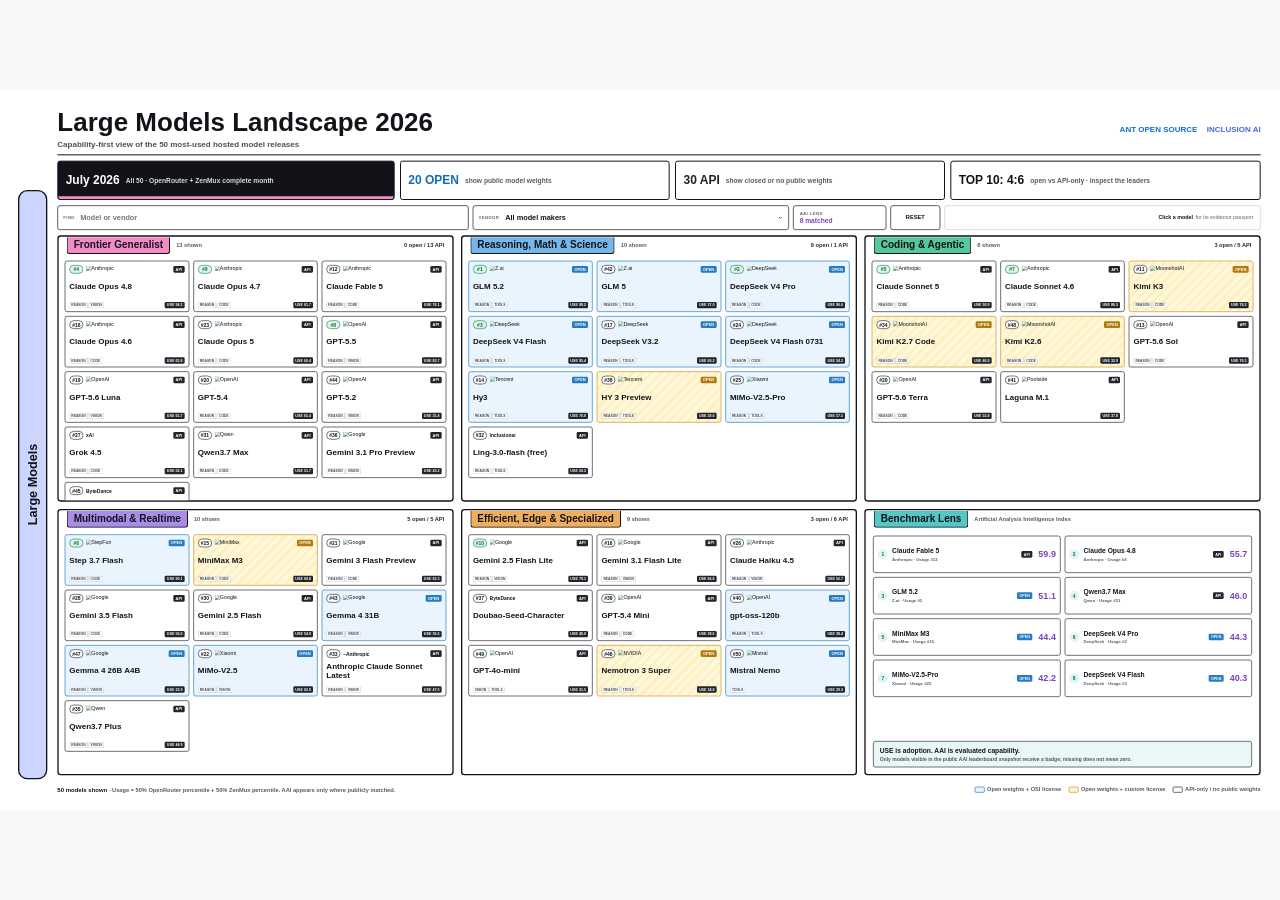
==== commit 0f2dbe4a: "fix: scale large models canvas responsively" ====
--- a/public/keynote/large-models/index.html
+++ b/public/keynote/large-models/index.html
@@ -2,14 +2,14 @@
 <html lang="en">
 <head>
   <meta charset="utf-8">
-  <meta name="viewport" content="width=3840, initial-scale=1">
-  <script>document.documentElement.classList.toggle("poster-mode", new URLSearchParams(window.location.search).get("poster") === "1");</script>
+  <meta name="viewport" content="width=device-width, initial-scale=1">
   <title>Large Models Landscape 2026</title>
   <style>
     * { box-sizing: border-box; }
+    :root { --canvas-scale: 1; }
     html, body {
-      width: 3840px;
-      height: 2160px;
+      width: 100%;
+      height: 100%;
       margin: 0;
       overflow: hidden;
       background: #f7f8fa;
@@ -18,16 +18,10 @@
       letter-spacing: 0;
     }
     body { position: relative; }
-    html.poster-mode,
-    html.poster-mode body {
-      width: 1920px;
-      height: 1080px;
-    }
-    html.poster-mode .canvas {
-      transform: scale(0.5);
-      transform-origin: top left;
-    }
     .canvas {
+      position: absolute;
+      left: 50%;
+      top: 50%;
       width: 3840px;
       height: 2160px;
       padding: 42px 58px 34px 172px;
@@ -37,6 +31,8 @@
       background:
         linear-gradient(#ffffff, #ffffff) padding-box,
         #ffffff;
+      transform: translate(-50%, -50%) scale(var(--canvas-scale));
+      transform-origin: center center;
     }
     .side-label {
       position: absolute;
@@ -2898,6 +2894,15 @@
     </nav>
   </aside>
   <script>(() => {
+  const fitCanvas = () => {
+    const scale = Math.min(window.innerWidth / 3840, window.innerHeight / 2160);
+    document.documentElement.style.setProperty("--canvas-scale", String(scale));
+  };
+
+  fitCanvas();
+  window.addEventListener("resize", fitCanvas, { passive: true });
+  window.visualViewport?.addEventListener("resize", fitCanvas, { passive: true });
+
   const cards = [...document.querySelectorAll(".model-card")];
   const panels = [...document.querySelectorAll(".domain-panel[data-domain]")];
   const primaryButtons = [
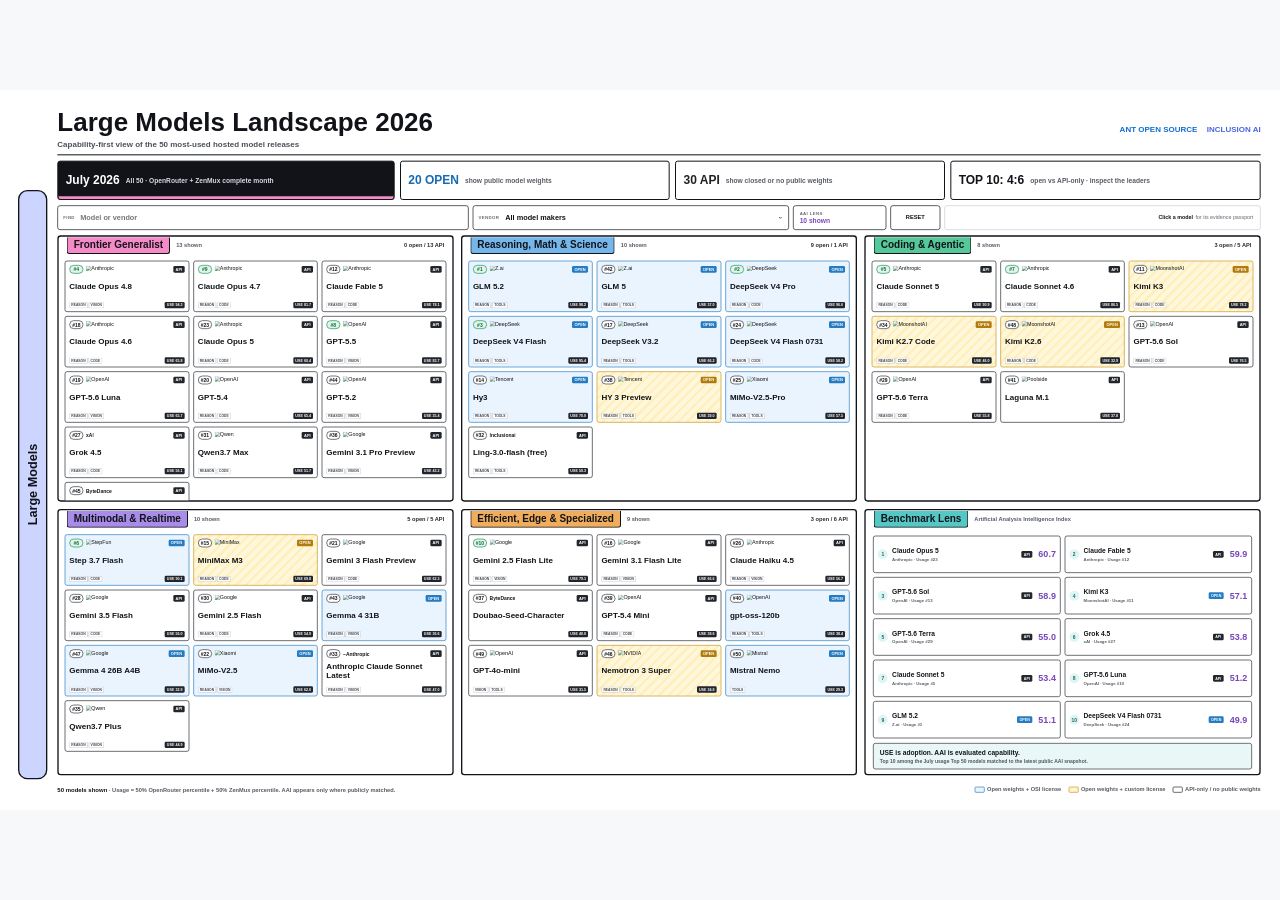
==== commit 88942012: "feat: update keynote large models story" ====
--- a/public/keynote/large-models/index.html
+++ b/public/keynote/large-models/index.html
@@ -119,6 +119,14 @@
       gap: 22px;
       min-height: 0;
     }
+    html.aai-view .benchmark-panel {
+      grid-column: 3;
+      grid-row: 1;
+    }
+    html.aai-view .domain-panel[data-domain="Coding & Agentic"] {
+      grid-column: 3;
+      grid-row: 2;
+    }
     .domain-panel {
       position: relative;
       min-width: 0;
@@ -682,15 +690,15 @@
   z-index: 21;
   top: 0;
   right: 0;
-  width: 1260px;
-  height: 2160px;
-  padding: 58px 62px 48px;
+  width: min(760px, 96vw);
+  height: 100dvh;
+  padding: 28px 32px 32px 46px;
   overflow-y: auto;
   background:
-    linear-gradient(90deg, #111318 0 14px, #267cc2 14px 28px, #7846b9 28px 42px, transparent 42px),
+    linear-gradient(90deg, #111318 0 8px, #267cc2 8px 16px, #7846b9 16px 24px, transparent 24px),
     #ffffff;
   border-left: 5px solid #111318;
-  box-shadow: -28px 0 0 rgb(17 19 24 / 12%);
+  box-shadow: -18px 0 0 rgb(17 19 24 / 12%);
   transform: translateX(104%);
   transition: transform 240ms cubic-bezier(0.2, 0.8, 0.2, 1);
 }
@@ -704,7 +712,7 @@
   z-index: 2;
   top: 0;
   margin-left: auto;
-  padding: 13px 18px;
+  padding: 10px 14px;
   display: block;
   border: 3px solid #111318;
   border-radius: 7px;
@@ -728,65 +736,132 @@
 }
 
 .passport-logo {
-  height: 54px;
-  margin-top: 36px;
+  height: 44px;
+  margin-top: 16px;
   display: flex;
   align-items: center;
 }
 
 .passport-logo img {
   width: auto;
-  max-width: 290px;
-  height: 48px;
+  max-width: 240px;
+  height: 40px;
 }
 
 .passport-logo .vendor-fallback {
-  font-size: 32px;
+  font-size: 26px;
 }
 
 .passport-header > p {
-  margin: 24px 0 0;
+  margin: 16px 0 0;
   color: #676d76;
-  font-size: 17px;
+  font-size: 14px;
   font-weight: 850;
   letter-spacing: 0.08em;
   text-transform: uppercase;
 }
 
 .passport-header h2 {
-  max-width: 1050px;
-  margin: 12px 0 0;
-  font-size: 72px;
-  line-height: 0.96;
+  max-width: 650px;
+  margin: 8px 0 0;
+  font-size: 44px;
+  line-height: 1;
   letter-spacing: -0.045em;
 }
 
 .passport-badges {
-  margin-top: 24px;
+  margin-top: 16px;
   display: flex;
   gap: 10px;
 }
 
 .passport-badges span {
-  padding: 8px 12px;
+  padding: 6px 10px;
   border: 2px solid #111318;
   border-radius: 999px;
-  font-size: 15px;
+  font-size: 13px;
   font-weight: 850;
 }
 
-.passport-thesis {
-  margin: 34px 0 0;
-  padding: 22px 24px;
-  border-left: 8px solid #f48ac6;
-  background: #fff1f8;
-  font-size: 20px;
-  line-height: 1.48;
-  font-weight: 720;
+.passport-license-card {
+  margin-top: 20px;
+  padding: 18px 20px;
+  display: grid;
+  grid-template-columns: minmax(0, 1fr) auto;
+  align-items: end;
+  gap: 18px;
+  border: 3px solid #111318;
+  border-radius: 10px;
+  background: #fff1c7;
+  box-shadow: inset 0 -7px 0 #f0ad5b;
+}
+
+.passport-license-card[hidden] {
+  display: none;
+}
+
+.passport-license-card > div:first-child {
+  min-width: 0;
+}
+
+.passport-license-card > div:first-child > span {
+  color: #696048;
+  font-size: 12px;
+  font-weight: 900;
+  letter-spacing: 0.1em;
+}
+
+.passport-license-card strong {
+  margin-top: 8px;
+  display: block;
+  font-size: 28px;
+  line-height: 1.08;
+  overflow-wrap: anywhere;
+}
+
+.passport-license-card p {
+  max-width: 500px;
+  margin: 9px 0 0;
+  color: #5d543e;
+  font-size: 14px;
+  line-height: 1.4;
+}
+
+.passport-license-actions {
+  display: grid;
+  justify-items: end;
+  gap: 10px;
+}
+
+.passport-license-actions span {
+  max-width: 190px;
+  color: #5d543e;
+  font-size: 12px;
+  font-weight: 800;
+  text-align: right;
+}
+
+.passport-license-actions a {
+  padding: 10px 12px;
+  border: 2px solid #111318;
+  border-radius: 6px;
+  background: #ffffff;
+  color: #111318;
+  font-size: 13px;
+  font-weight: 900;
+  text-decoration: none;
+  white-space: nowrap;
+}
+
+.passport-license-actions a:hover,
+.passport-license-actions a:focus-visible {
+  background: #111318;
+  color: #ffffff;
+  outline: none;
 }
 
 .passport-lanes {
-  margin-top: 32px;
+  margin-top: 20px;
   display: grid;
   grid-template-columns: repeat(3, minmax(0, 1fr));
   border: 3px solid #111318;
@@ -795,8 +870,8 @@
 }
 
 .passport-lane {
-  min-height: 330px;
-  padding: 22px;
+  min-height: 220px;
+  padding: 17px;
   display: flex;
   flex-direction: column;
   border-right: 2px solid #111318;
@@ -816,8 +891,8 @@
 }
 
 .passport-lane > strong {
-  margin-top: 36px;
-  font-size: 42px;
+  margin-top: 24px;
+  font-size: 30px;
   line-height: 0.96;
   overflow-wrap: anywhere;
 }
@@ -832,8 +907,8 @@
 .passport-lane > p {
   margin: auto 0 0;
   color: #565c65;
-  font-size: 14px;
-  line-height: 1.5;
+  font-size: 12px;
+  line-height: 1.4;
 }
 
 .usage-lane {
@@ -866,35 +941,35 @@
 }
 
 .passport-evidence {
-  margin-top: 28px;
+  margin-top: 20px;
   display: grid;
   grid-template-columns: repeat(3, minmax(0, 1fr));
   gap: 14px;
 }
 
 .passport-evidence article {
-  min-height: 190px;
-  padding: 20px;
+  min-height: 145px;
+  padding: 16px;
   border: 2px solid #111318;
   border-radius: 8px;
   background: #ffffff;
 }
 
 .passport-evidence strong {
-  margin-top: 22px;
+  margin-top: 16px;
   display: block;
-  font-size: 32px;
+  font-size: 24px;
 }
 
 .passport-evidence p {
   margin: 12px 0 0;
   color: #616771;
-  font-size: 13px;
-  line-height: 1.5;
+  font-size: 11px;
+  line-height: 1.4;
 }
 
 .passport-specs {
-  margin-top: 28px;
+  margin-top: 20px;
   display: grid;
   grid-template-columns: repeat(2, minmax(0, 1fr));
   border-top: 3px solid #111318;
@@ -902,8 +977,8 @@
 }
 
 .passport-specs > div {
-  min-height: 98px;
-  padding: 17px 19px;
+  min-height: 80px;
+  padding: 13px 15px;
   border-right: 3px solid #111318;
   border-bottom: 3px solid #111318;
 }
@@ -922,12 +997,12 @@
 }
 
 .passport-specs strong {
-  margin-top: 9px;
-  font-size: 20px;
+  margin-top: 7px;
+  font-size: 17px;
 }
 
 .passport-capabilities {
-  margin-top: 28px;
+  margin-top: 20px;
 }
 
 .passport-capabilities > div {
@@ -949,15 +1024,15 @@
 }
 
 .metric-glossary {
-  margin-top: 30px;
+  margin-top: 20px;
   border: 3px solid #111318;
   border-radius: 9px;
   background: #fff8df;
 }
 
 .metric-glossary summary {
-  padding: 18px 20px;
-  font-size: 18px;
+  padding: 14px 16px;
+  font-size: 15px;
   font-weight: 900;
   cursor: pointer;
 }
@@ -974,7 +1049,7 @@
 }
 
 .passport-links {
-  margin-top: 26px;
+  margin-top: 18px;
   display: flex;
   flex-wrap: wrap;
   gap: 10px;
@@ -1059,7 +1134,7 @@
       </label>
       <button class="aai-filter" id="aai-filter" type="button" aria-pressed="false">
         <span>AAI LENS</span>
-        <strong>8 matched</strong>
+        <strong>10 shown</strong>
       </button>
       <button class="reset-filter" id="reset-filter" type="button">RESET</button>
       <p class="explore-hint"><strong>Click a model</strong> for its evidence passport</p>
@@ -1079,12 +1154,12 @@
         role="button"
         tabindex="0"
         aria-label="Open details for Claude Opus 4.8"
-        data-model-json="{&quot;name&quot;:&quot;Claude Opus 4.8&quot;,&quot;displayName&quot;:&quot;Claude Opus 4.8&quot;,&quot;vendor&quot;:&quot;Anthropic&quot;,&quot;domain&quot;:&quot;Frontier Generalist&quot;,&quot;rank&quot;:4,&quot;usage&quot;:94.3415,&quot;aai&quot;:55.7,&quot;isOpen&quot;:false,&quot;access&quot;:&quot;Closed or no public weights&quot;,&quot;license&quot;:&quot;API-only&quot;,&quot;licenseClass&quot;:&quot;closed_or_no_public_weights&quot;,&quot;parameters&quot;:&quot;Params undisclosed&quot;,&quot;category&quot;:&quot;Multimodal / VLM&quot;,&quot;capabilities&quot;:[&quot;Reasoning&quot;,&quot;Vision input&quot;,&quot;Tool use&quot;,&quot;Structured output&quot;],&quot;sourcePresence&quot;:[&quot;OpenRouter&quot;,&quot;ZenMux&quot;],&quot;openrouter&quot;:{&quot;rank&quot;:9,&quot;score&quot;:92.6829,&quot;days&quot;:31,&quot;tokens&quot;:7476166343379,&quot;url&quot;:&quot;https://openrouter.ai/anthropic/claude-opus-4.8&quot;},&quot;zenmux&quot;:{&quot;rank&quot;:3,&quot;score&quot;:96,&quot;tokens&quot;:156011683054,&quot;url&quot;:&quot;https://zenmux.ai/models/anthropic/claude-opus-4.8&quot;},&quot;huggingface&quot;:{&quot;downloads30d&quot;:0,&quot;downloadsAll&quot;:0,&quot;likes&quot;:0,&quot;score&quot;:null,&quot;gated&quot;:false,&quot;url&quot;:&quot;&quot;},&quot;contextLength&quot;:1000000,&quot;inputModalities&quot;:[&quot;text&quot;,&quot;image&quot;,&quot;file&quot;],&quot;outputModalities&quot;:[&quot;text&quot;],&quot;promptPrice&quot;:5,&quot;completionPrice&quot;:25}"
+        data-model-json="{&quot;name&quot;:&quot;Claude Opus 4.8&quot;,&quot;displayName&quot;:&quot;Claude Opus 4.8&quot;,&quot;vendor&quot;:&quot;Anthropic&quot;,&quot;domain&quot;:&quot;Frontier Generalist&quot;,&quot;rank&quot;:4,&quot;usage&quot;:94.3415,&quot;aai&quot;:null,&quot;isOpen&quot;:false,&quot;access&quot;:&quot;Closed or no public weights&quot;,&quot;license&quot;:&quot;API-only&quot;,&quot;licenseClass&quot;:&quot;closed_or_no_public_weights&quot;,&quot;licenseClassLabel&quot;:&quot;No public weights resolved&quot;,&quot;licenseUrl&quot;:&quot;&quot;,&quot;licenseNote&quot;:&quot;&quot;,&quot;parameters&quot;:&quot;Params undisclosed&quot;,&quot;category&quot;:&quot;Multimodal / VLM&quot;,&quot;capabilities&quot;:[&quot;Reasoning&quot;,&quot;Vision input&quot;,&quot;Tool use&quot;,&quot;Structured output&quot;],&quot;sourcePresence&quot;:[&quot;OpenRouter&quot;,&quot;ZenMux&quot;],&quot;openrouter&quot;:{&quot;rank&quot;:9,&quot;score&quot;:92.6829,&quot;days&quot;:31,&quot;tokens&quot;:7476166343379,&quot;url&quot;:&quot;https://openrouter.ai/anthropic/claude-opus-4.8&quot;},&quot;zenmux&quot;:{&quot;rank&quot;:3,&quot;score&quot;:96,&quot;tokens&quot;:156011683054,&quot;url&quot;:&quot;https://zenmux.ai/models/anthropic/claude-opus-4.8&quot;},&quot;huggingface&quot;:{&quot;downloads30d&quot;:0,&quot;downloadsAll&quot;:0,&quot;likes&quot;:0,&quot;score&quot;:null,&quot;gated&quot;:false,&quot;url&quot;:&quot;&quot;},&quot;contextLength&quot;:1000000,&quot;inputModalities&quot;:[&quot;text&quot;,&quot;image&quot;,&quot;file&quot;],&quot;outputModalities&quot;:[&quot;text&quot;],&quot;promptPrice&quot;:5,&quot;completionPrice&quot;:25}"
         data-model-name="Claude Opus 4.8"
         data-vendor="Anthropic"
         data-access="api"
         data-rank="4"
-        data-has-aai="true"
+        data-has-aai="false"
       >
         <div class="card-top">
           <span class="rank top-rank">#4</span>
@@ -1100,7 +1175,7 @@
           <div class="tags"><span class="tag">REASON</span><span class="tag">VISION</span><span class="tag">TOOLS</span></div>
           <div class="metrics">
             <span class="metric">USE 94.3</span>
-            <span class="metric benchmark">AAI 55.7</span>
+
           </div>
         </div>
       </article>
@@ -1110,7 +1185,7 @@
         role="button"
         tabindex="0"
         aria-label="Open details for Claude Opus 4.7"
-        data-model-json="{&quot;name&quot;:&quot;Claude Opus 4.7&quot;,&quot;displayName&quot;:&quot;Claude Opus 4.7&quot;,&quot;vendor&quot;:&quot;Anthropic&quot;,&quot;domain&quot;:&quot;Frontier Generalist&quot;,&quot;rank&quot;:9,&quot;usage&quot;:81.7317,&quot;aai&quot;:null,&quot;isOpen&quot;:false,&quot;access&quot;:&quot;Closed or no public weights&quot;,&quot;license&quot;:&quot;API-only&quot;,&quot;licenseClass&quot;:&quot;closed_or_no_public_weights&quot;,&quot;parameters&quot;:&quot;Params undisclosed&quot;,&quot;category&quot;:&quot;Multimodal / VLM&quot;,&quot;capabilities&quot;:[&quot;Reasoning&quot;,&quot;Coding&quot;,&quot;Vision input&quot;,&quot;Tool use&quot;,&quot;Structured output&quot;],&quot;sourcePresence&quot;:[&quot;OpenRouter&quot;,&quot;ZenMux&quot;],&quot;openrouter&quot;:{&quot;rank&quot;:10,&quot;score&quot;:91.4634,&quot;days&quot;:29,&quot;tokens&quot;:7180042987508,&quot;url&quot;:&quot;https://openrouter.ai/anthropic/claude-opus-4.7&quot;},&quot;zenmux&quot;:{&quot;rank&quot;:15,&quot;score&quot;:72,&quot;tokens&quot;:26101301985,&quot;url&quot;:&quot;https://zenmux.ai/models/anthropic/claude-opus-4.7&quot;},&quot;huggingface&quot;:{&quot;downloads30d&quot;:0,&quot;downloadsAll&quot;:0,&quot;likes&quot;:0,&quot;score&quot;:null,&quot;gated&quot;:false,&quot;url&quot;:&quot;&quot;},&quot;contextLength&quot;:1000000,&quot;inputModalities&quot;:[&quot;text&quot;,&quot;image&quot;,&quot;file&quot;],&quot;outputModalities&quot;:[&quot;text&quot;],&quot;promptPrice&quot;:5,&quot;completionPrice&quot;:25}"
+        data-model-json="{&quot;name&quot;:&quot;Claude Opus 4.7&quot;,&quot;displayName&quot;:&quot;Claude Opus 4.7&quot;,&quot;vendor&quot;:&quot;Anthropic&quot;,&quot;domain&quot;:&quot;Frontier Generalist&quot;,&quot;rank&quot;:9,&quot;usage&quot;:81.7317,&quot;aai&quot;:null,&quot;isOpen&quot;:false,&quot;access&quot;:&quot;Closed or no public weights&quot;,&quot;license&quot;:&quot;API-only&quot;,&quot;licenseClass&quot;:&quot;closed_or_no_public_weights&quot;,&quot;licenseClassLabel&quot;:&quot;No public weights resolved&quot;,&quot;licenseUrl&quot;:&quot;&quot;,&quot;licenseNote&quot;:&quot;&quot;,&quot;parameters&quot;:&quot;Params undisclosed&quot;,&quot;category&quot;:&quot;Multimodal / VLM&quot;,&quot;capabilities&quot;:[&quot;Reasoning&quot;,&quot;Coding&quot;,&quot;Vision input&quot;,&quot;Tool use&quot;,&quot;Structured output&quot;],&quot;sourcePresence&quot;:[&quot;OpenRouter&quot;,&quot;ZenMux&quot;],&quot;openrouter&quot;:{&quot;rank&quot;:10,&quot;score&quot;:91.4634,&quot;days&quot;:29,&quot;tokens&quot;:7180042987508,&quot;url&quot;:&quot;https://openrouter.ai/anthropic/claude-opus-4.7&quot;},&quot;zenmux&quot;:{&quot;rank&quot;:15,&quot;score&quot;:72,&quot;tokens&quot;:26101301985,&quot;url&quot;:&quot;https://zenmux.ai/models/anthropic/claude-opus-4.7&quot;},&quot;huggingface&quot;:{&quot;downloads30d&quot;:0,&quot;downloadsAll&quot;:0,&quot;likes&quot;:0,&quot;score&quot;:null,&quot;gated&quot;:false,&quot;url&quot;:&quot;&quot;},&quot;contextLength&quot;:1000000,&quot;inputModalities&quot;:[&quot;text&quot;,&quot;image&quot;,&quot;file&quot;],&quot;outputModalities&quot;:[&quot;text&quot;],&quot;promptPrice&quot;:5,&quot;completionPrice&quot;:25}"
         data-model-name="Claude Opus 4.7"
         data-vendor="Anthropic"
         data-access="api"
@@ -1141,7 +1216,7 @@
         role="button"
         tabindex="0"
         aria-label="Open details for Claude Fable 5"
-        data-model-json="{&quot;name&quot;:&quot;Claude Fable 5&quot;,&quot;displayName&quot;:&quot;Claude Fable 5&quot;,&quot;vendor&quot;:&quot;Anthropic&quot;,&quot;domain&quot;:&quot;Frontier Generalist&quot;,&quot;rank&quot;:12,&quot;usage&quot;:78.1463,&quot;aai&quot;:59.9,&quot;isOpen&quot;:false,&quot;access&quot;:&quot;Closed or no public weights&quot;,&quot;license&quot;:&quot;API-only&quot;,&quot;licenseClass&quot;:&quot;closed_or_no_public_weights&quot;,&quot;parameters&quot;:&quot;Params undisclosed&quot;,&quot;category&quot;:&quot;Multimodal / VLM&quot;,&quot;capabilities&quot;:[&quot;Reasoning&quot;,&quot;Coding&quot;,&quot;Vision input&quot;,&quot;Tool use&quot;,&quot;Structured output&quot;],&quot;sourcePresence&quot;:[&quot;OpenRouter&quot;,&quot;ZenMux&quot;],&quot;openrouter&quot;:{&quot;rank&quot;:29,&quot;score&quot;:68.2927,&quot;days&quot;:30,&quot;tokens&quot;:1524531147464,&quot;url&quot;:&quot;https://openrouter.ai/anthropic/claude-fable-5&quot;},&quot;zenmux&quot;:{&quot;rank&quot;:7,&quot;score&quot;:88,&quot;tokens&quot;:53990250886,&quot;url&quot;:&quot;https://zenmux.ai/models/anthropic/claude-fable-5&quot;},&quot;huggingface&quot;:{&quot;downloads30d&quot;:0,&quot;downloadsAll&quot;:0,&quot;likes&quot;:0,&quot;score&quot;:null,&quot;gated&quot;:false,&quot;url&quot;:&quot;&quot;},&quot;contextLength&quot;:1000000,&quot;inputModalities&quot;:[&quot;text&quot;,&quot;image&quot;,&quot;file&quot;],&quot;outputModalities&quot;:[&quot;text&quot;],&quot;promptPrice&quot;:10,&quot;completionPrice&quot;:50}"
+        data-model-json="{&quot;name&quot;:&quot;Claude Fable 5&quot;,&quot;displayName&quot;:&quot;Claude Fable 5&quot;,&quot;vendor&quot;:&quot;Anthropic&quot;,&quot;domain&quot;:&quot;Frontier Generalist&quot;,&quot;rank&quot;:12,&quot;usage&quot;:78.1463,&quot;aai&quot;:59.9,&quot;isOpen&quot;:false,&quot;access&quot;:&quot;Closed or no public weights&quot;,&quot;license&quot;:&quot;API-only&quot;,&quot;licenseClass&quot;:&quot;closed_or_no_public_weights&quot;,&quot;licenseClassLabel&quot;:&quot;No public weights resolved&quot;,&quot;licenseUrl&quot;:&quot;&quot;,&quot;licenseNote&quot;:&quot;&quot;,&quot;parameters&quot;:&quot;Params undisclosed&quot;,&quot;category&quot;:&quot;Multimodal / VLM&quot;,&quot;capabilities&quot;:[&quot;Reasoning&quot;,&quot;Coding&quot;,&quot;Vision input&quot;,&quot;Tool use&quot;,&quot;Structured output&quot;],&quot;sourcePresence&quot;:[&quot;OpenRouter&quot;,&quot;ZenMux&quot;],&quot;openrouter&quot;:{&quot;rank&quot;:29,&quot;score&quot;:68.2927,&quot;days&quot;:30,&quot;tokens&quot;:1524531147464,&quot;url&quot;:&quot;https://openrouter.ai/anthropic/claude-fable-5&quot;},&quot;zenmux&quot;:{&quot;rank&quot;:7,&quot;score&quot;:88,&quot;tokens&quot;:53990250886,&quot;url&quot;:&quot;https://zenmux.ai/models/anthropic/claude-fable-5&quot;},&quot;huggingface&quot;:{&quot;downloads30d&quot;:0,&quot;downloadsAll&quot;:0,&quot;likes&quot;:0,&quot;score&quot;:null,&quot;gated&quot;:false,&quot;url&quot;:&quot;&quot;},&quot;contextLength&quot;:1000000,&quot;inputModalities&quot;:[&quot;text&quot;,&quot;image&quot;,&quot;file&quot;],&quot;outputModalities&quot;:[&quot;text&quot;],&quot;promptPrice&quot;:10,&quot;completionPrice&quot;:50}"
         data-model-name="Claude Fable 5"
         data-vendor="Anthropic"
         data-access="api"
@@ -1172,7 +1247,7 @@
         role="button"
         tabindex="0"
         aria-label="Open details for Claude Opus 4.6"
-        data-model-json="{&quot;name&quot;:&quot;Claude Opus 4.6&quot;,&quot;displayName&quot;:&quot;Claude Opus 4.6&quot;,&quot;vendor&quot;:&quot;Anthropic&quot;,&quot;domain&quot;:&quot;Frontier Generalist&quot;,&quot;rank&quot;:18,&quot;usage&quot;:65.8293,&quot;aai&quot;:null,&quot;isOpen&quot;:false,&quot;access&quot;:&quot;Closed or no public weights&quot;,&quot;license&quot;:&quot;API-only&quot;,&quot;licenseClass&quot;:&quot;closed_or_no_public_weights&quot;,&quot;parameters&quot;:&quot;Params undisclosed&quot;,&quot;category&quot;:&quot;Multimodal / VLM&quot;,&quot;capabilities&quot;:[&quot;Reasoning&quot;,&quot;Coding&quot;,&quot;Vision input&quot;,&quot;Tool use&quot;,&quot;Structured output&quot;],&quot;sourcePresence&quot;:[&quot;OpenRouter&quot;,&quot;ZenMux&quot;],&quot;openrouter&quot;:{&quot;rank&quot;:41,&quot;score&quot;:53.6585,&quot;days&quot;:30,&quot;tokens&quot;:913276714594,&quot;url&quot;:&quot;https://openrouter.ai/anthropic/claude-opus-4.6&quot;},&quot;zenmux&quot;:{&quot;rank&quot;:12,&quot;score&quot;:78,&quot;tokens&quot;:34598833097,&quot;url&quot;:&quot;https://zenmux.ai/models/anthropic/claude-opus-4.6&quot;},&quot;huggingface&quot;:{&quot;downloads30d&quot;:0,&quot;downloadsAll&quot;:0,&quot;likes&quot;:0,&quot;score&quot;:null,&quot;gated&quot;:false,&quot;url&quot;:&quot;&quot;},&quot;contextLength&quot;:1000000,&quot;inputModalities&quot;:[&quot;text&quot;,&quot;image&quot;,&quot;file&quot;],&quot;outputModalities&quot;:[&quot;text&quot;],&quot;promptPrice&quot;:5,&quot;completionPrice&quot;:25}"
+        data-model-json="{&quot;name&quot;:&quot;Claude Opus 4.6&quot;,&quot;displayName&quot;:&quot;Claude Opus 4.6&quot;,&quot;vendor&quot;:&quot;Anthropic&quot;,&quot;domain&quot;:&quot;Frontier Generalist&quot;,&quot;rank&quot;:18,&quot;usage&quot;:65.8293,&quot;aai&quot;:null,&quot;isOpen&quot;:false,&quot;access&quot;:&quot;Closed or no public weights&quot;,&quot;license&quot;:&quot;API-only&quot;,&quot;licenseClass&quot;:&quot;closed_or_no_public_weights&quot;,&quot;licenseClassLabel&quot;:&quot;No public weights resolved&quot;,&quot;licenseUrl&quot;:&quot;&quot;,&quot;licenseNote&quot;:&quot;&quot;,&quot;parameters&quot;:&quot;Params undisclosed&quot;,&quot;category&quot;:&quot;Multimodal / VLM&quot;,&quot;capabilities&quot;:[&quot;Reasoning&quot;,&quot;Coding&quot;,&quot;Vision input&quot;,&quot;Tool use&quot;,&quot;Structured output&quot;],&quot;sourcePresence&quot;:[&quot;OpenRouter&quot;,&quot;ZenMux&quot;],&quot;openrouter&quot;:{&quot;rank&quot;:41,&quot;score&quot;:53.6585,&quot;days&quot;:30,&quot;tokens&quot;:913276714594,&quot;url&quot;:&quot;https://openrouter.ai/anthropic/claude-opus-4.6&quot;},&quot;zenmux&quot;:{&quot;rank&quot;:12,&quot;score&quot;:78,&quot;tokens&quot;:34598833097,&quot;url&quot;:&quot;https://zenmux.ai/models/anthropic/claude-opus-4.6&quot;},&quot;huggingface&quot;:{&quot;downloads30d&quot;:0,&quot;downloadsAll&quot;:0,&quot;likes&quot;:0,&quot;score&quot;:null,&quot;gated&quot;:false,&quot;url&quot;:&quot;&quot;},&quot;contextLength&quot;:1000000,&quot;inputModalities&quot;:[&quot;text&quot;,&quot;image&quot;,&quot;file&quot;],&quot;outputModalities&quot;:[&quot;text&quot;],&quot;promptPrice&quot;:5,&quot;completionPrice&quot;:25}"
         data-model-name="Claude Opus 4.6"
         data-vendor="Anthropic"
         data-access="api"
@@ -1203,12 +1278,12 @@
         role="button"
         tabindex="0"
         aria-label="Open details for Claude Opus 5"
-        data-model-json="{&quot;name&quot;:&quot;Claude Opus 5&quot;,&quot;displayName&quot;:&quot;Claude Opus 5&quot;,&quot;vendor&quot;:&quot;Anthropic&quot;,&quot;domain&quot;:&quot;Frontier Generalist&quot;,&quot;rank&quot;:23,&quot;usage&quot;:60.439,&quot;aai&quot;:null,&quot;isOpen&quot;:false,&quot;access&quot;:&quot;Closed or no public weights&quot;,&quot;license&quot;:&quot;API-only&quot;,&quot;licenseClass&quot;:&quot;closed_or_no_public_weights&quot;,&quot;parameters&quot;:&quot;Params undisclosed&quot;,&quot;category&quot;:&quot;Multimodal / VLM&quot;,&quot;capabilities&quot;:[&quot;Reasoning&quot;,&quot;Coding&quot;,&quot;Vision input&quot;,&quot;Tool use&quot;,&quot;Structured output&quot;],&quot;sourcePresence&quot;:[&quot;OpenRouter&quot;,&quot;ZenMux&quot;],&quot;openrouter&quot;:{&quot;rank&quot;:40,&quot;score&quot;:54.878,&quot;days&quot;:7,&quot;tokens&quot;:927459855291,&quot;url&quot;:&quot;https://openrouter.ai/anthropic/claude-opus-5&quot;},&quot;zenmux&quot;:{&quot;rank&quot;:18,&quot;score&quot;:66,&quot;tokens&quot;:16672455130,&quot;url&quot;:&quot;https://zenmux.ai/models/anthropic/claude-opus-5&quot;},&quot;huggingface&quot;:{&quot;downloads30d&quot;:0,&quot;downloadsAll&quot;:0,&quot;likes&quot;:0,&quot;score&quot;:null,&quot;gated&quot;:false,&quot;url&quot;:&quot;&quot;},&quot;contextLength&quot;:1000000,&quot;inputModalities&quot;:[&quot;text&quot;,&quot;image&quot;,&quot;file&quot;],&quot;outputModalities&quot;:[&quot;text&quot;],&quot;promptPrice&quot;:5,&quot;completionPrice&quot;:25}"
+        data-model-json="{&quot;name&quot;:&quot;Claude Opus 5&quot;,&quot;displayName&quot;:&quot;Claude Opus 5&quot;,&quot;vendor&quot;:&quot;Anthropic&quot;,&quot;domain&quot;:&quot;Frontier Generalist&quot;,&quot;rank&quot;:23,&quot;usage&quot;:60.439,&quot;aai&quot;:60.7,&quot;isOpen&quot;:false,&quot;access&quot;:&quot;Closed or no public weights&quot;,&quot;license&quot;:&quot;API-only&quot;,&quot;licenseClass&quot;:&quot;closed_or_no_public_weights&quot;,&quot;licenseClassLabel&quot;:&quot;No public weights resolved&quot;,&quot;licenseUrl&quot;:&quot;&quot;,&quot;licenseNote&quot;:&quot;&quot;,&quot;parameters&quot;:&quot;Params undisclosed&quot;,&quot;category&quot;:&quot;Multimodal / VLM&quot;,&quot;capabilities&quot;:[&quot;Reasoning&quot;,&quot;Coding&quot;,&quot;Vision input&quot;,&quot;Tool use&quot;,&quot;Structured output&quot;],&quot;sourcePresence&quot;:[&quot;OpenRouter&quot;,&quot;ZenMux&quot;],&quot;openrouter&quot;:{&quot;rank&quot;:40,&quot;score&quot;:54.878,&quot;days&quot;:7,&quot;tokens&quot;:927459855291,&quot;url&quot;:&quot;https://openrouter.ai/anthropic/claude-opus-5&quot;},&quot;zenmux&quot;:{&quot;rank&quot;:18,&quot;score&quot;:66,&quot;tokens&quot;:16672455130,&quot;url&quot;:&quot;https://zenmux.ai/models/anthropic/claude-opus-5&quot;},&quot;huggingface&quot;:{&quot;downloads30d&quot;:0,&quot;downloadsAll&quot;:0,&quot;likes&quot;:0,&quot;score&quot;:null,&quot;gated&quot;:false,&quot;url&quot;:&quot;&quot;},&quot;contextLength&quot;:1000000,&quot;inputModalities&quot;:[&quot;text&quot;,&quot;image&quot;,&quot;file&quot;],&quot;outputModalities&quot;:[&quot;text&quot;],&quot;promptPrice&quot;:5,&quot;completionPrice&quot;:25}"
         data-model-name="Claude Opus 5"
         data-vendor="Anthropic"
         data-access="api"
         data-rank="23"
-        data-has-aai="false"
+        data-has-aai="true"
       >
         <div class="card-top">
           <span class="rank">#23</span>
@@ -1224,7 +1299,7 @@
           <div class="tags"><span class="tag">REASON</span><span class="tag">CODE</span><span class="tag">VISION</span></div>
           <div class="metrics">
             <span class="metric">USE 60.4</span>
-
+            <span class="metric benchmark">AAI 60.7</span>
           </div>
         </div>
       </article>
@@ -1234,7 +1309,7 @@
         role="button"
         tabindex="0"
         aria-label="Open details for GPT-5.5"
-        data-model-json="{&quot;name&quot;:&quot;GPT-5.5&quot;,&quot;displayName&quot;:&quot;GPT-5.5&quot;,&quot;vendor&quot;:&quot;OpenAI&quot;,&quot;domain&quot;:&quot;Frontier Generalist&quot;,&quot;rank&quot;:8,&quot;usage&quot;:83.683,&quot;aai&quot;:null,&quot;isOpen&quot;:false,&quot;access&quot;:&quot;Closed or no public weights&quot;,&quot;license&quot;:&quot;API-only&quot;,&quot;licenseClass&quot;:&quot;closed_or_no_public_weights&quot;,&quot;parameters&quot;:&quot;Params undisclosed&quot;,&quot;category&quot;:&quot;Multimodal / VLM&quot;,&quot;capabilities&quot;:[&quot;Reasoning&quot;,&quot;Vision input&quot;,&quot;Tool use&quot;,&quot;Structured output&quot;],&quot;sourcePresence&quot;:[&quot;OpenRouter&quot;,&quot;ZenMux&quot;],&quot;openrouter&quot;:{&quot;rank&quot;:15,&quot;score&quot;:85.3659,&quot;days&quot;:30,&quot;tokens&quot;:2794480689403,&quot;url&quot;:&quot;https://openrouter.ai/openai/gpt-5.5&quot;},&quot;zenmux&quot;:{&quot;rank&quot;:10,&quot;score&quot;:82,&quot;tokens&quot;:37189143364,&quot;url&quot;:&quot;https://zenmux.ai/models/openai/gpt-5.5&quot;},&quot;huggingface&quot;:{&quot;downloads30d&quot;:0,&quot;downloadsAll&quot;:0,&quot;likes&quot;:0,&quot;score&quot;:null,&quot;gated&quot;:false,&quot;url&quot;:&quot;&quot;},&quot;contextLength&quot;:1050000,&quot;inputModalities&quot;:[&quot;file&quot;,&quot;image&quot;,&quot;text&quot;],&quot;outputModalities&quot;:[&quot;text&quot;],&quot;promptPrice&quot;:5,&quot;completionPrice&quot;:30}"
+        data-model-json="{&quot;name&quot;:&quot;GPT-5.5&quot;,&quot;displayName&quot;:&quot;GPT-5.5&quot;,&quot;vendor&quot;:&quot;OpenAI&quot;,&quot;domain&quot;:&quot;Frontier Generalist&quot;,&quot;rank&quot;:8,&quot;usage&quot;:83.683,&quot;aai&quot;:null,&quot;isOpen&quot;:false,&quot;access&quot;:&quot;Closed or no public weights&quot;,&quot;license&quot;:&quot;API-only&quot;,&quot;licenseClass&quot;:&quot;closed_or_no_public_weights&quot;,&quot;licenseClassLabel&quot;:&quot;No public weights resolved&quot;,&quot;licenseUrl&quot;:&quot;&quot;,&quot;licenseNote&quot;:&quot;&quot;,&quot;parameters&quot;:&quot;Params undisclosed&quot;,&quot;category&quot;:&quot;Multimodal / VLM&quot;,&quot;capabilities&quot;:[&quot;Reasoning&quot;,&quot;Vision input&quot;,&quot;Tool use&quot;,&quot;Structured output&quot;],&quot;sourcePresence&quot;:[&quot;OpenRouter&quot;,&quot;ZenMux&quot;],&quot;openrouter&quot;:{&quot;rank&quot;:15,&quot;score&quot;:85.3659,&quot;days&quot;:30,&quot;tokens&quot;:2794480689403,&quot;url&quot;:&quot;https://openrouter.ai/openai/gpt-5.5&quot;},&quot;zenmux&quot;:{&quot;rank&quot;:10,&quot;score&quot;:82,&quot;tokens&quot;:37189143364,&quot;url&quot;:&quot;https://zenmux.ai/models/openai/gpt-5.5&quot;},&quot;huggingface&quot;:{&quot;downloads30d&quot;:0,&quot;downloadsAll&quot;:0,&quot;likes&quot;:0,&quot;score&quot;:null,&quot;gated&quot;:false,&quot;url&quot;:&quot;&quot;},&quot;contextLength&quot;:1050000,&quot;inputModalities&quot;:[&quot;file&quot;,&quot;image&quot;,&quot;text&quot;],&quot;outputModalities&quot;:[&quot;text&quot;],&quot;promptPrice&quot;:5,&quot;completionPrice&quot;:30}"
         data-model-name="GPT-5.5"
         data-vendor="OpenAI"
         data-access="api"
@@ -1265,12 +1340,12 @@
         role="button"
         tabindex="0"
         aria-label="Open details for GPT-5.6 Luna"
-        data-model-json="{&quot;name&quot;:&quot;GPT-5.6 Luna&quot;,&quot;displayName&quot;:&quot;GPT-5.6 Luna&quot;,&quot;vendor&quot;:&quot;OpenAI&quot;,&quot;domain&quot;:&quot;Frontier Generalist&quot;,&quot;rank&quot;:19,&quot;usage&quot;:65.7073,&quot;aai&quot;:null,&quot;isOpen&quot;:false,&quot;access&quot;:&quot;Closed or no public weights&quot;,&quot;license&quot;:&quot;API-only&quot;,&quot;licenseClass&quot;:&quot;closed_or_no_public_weights&quot;,&quot;parameters&quot;:&quot;Params undisclosed&quot;,&quot;category&quot;:&quot;Multimodal / VLM&quot;,&quot;capabilities&quot;:[&quot;Reasoning&quot;,&quot;Vision input&quot;,&quot;Tool use&quot;,&quot;Structured output&quot;],&quot;sourcePresence&quot;:[&quot;OpenRouter&quot;,&quot;ZenMux&quot;],&quot;openrouter&quot;:{&quot;rank&quot;:33,&quot;score&quot;:63.4146,&quot;days&quot;:21,&quot;tokens&quot;:1440097675505,&quot;url&quot;:&quot;https://openrouter.ai/openai/gpt-5.6-luna&quot;},&quot;zenmux&quot;:{&quot;rank&quot;:17,&quot;score&quot;:68,&quot;tokens&quot;:18557054253,&quot;url&quot;:&quot;https://zenmux.ai/models/openai/gpt-5.6-luna&quot;},&quot;huggingface&quot;:{&quot;downloads30d&quot;:0,&quot;downloadsAll&quot;:0,&quot;likes&quot;:0,&quot;score&quot;:null,&quot;gated&quot;:false,&quot;url&quot;:&quot;&quot;},&quot;contextLength&quot;:1050000,&quot;inputModalities&quot;:[&quot;file&quot;,&quot;image&quot;,&quot;text&quot;],&quot;outputModalities&quot;:[&quot;text&quot;],&quot;promptPrice&quot;:0.09999999999999999,&quot;completionPrice&quot;:0.6}"
+        data-model-json="{&quot;name&quot;:&quot;GPT-5.6 Luna&quot;,&quot;displayName&quot;:&quot;GPT-5.6 Luna&quot;,&quot;vendor&quot;:&quot;OpenAI&quot;,&quot;domain&quot;:&quot;Frontier Generalist&quot;,&quot;rank&quot;:19,&quot;usage&quot;:65.7073,&quot;aai&quot;:51.2,&quot;isOpen&quot;:false,&quot;access&quot;:&quot;Closed or no public weights&quot;,&quot;license&quot;:&quot;API-only&quot;,&quot;licenseClass&quot;:&quot;closed_or_no_public_weights&quot;,&quot;licenseClassLabel&quot;:&quot;No public weights resolved&quot;,&quot;licenseUrl&quot;:&quot;&quot;,&quot;licenseNote&quot;:&quot;&quot;,&quot;parameters&quot;:&quot;Params undisclosed&quot;,&quot;category&quot;:&quot;Multimodal / VLM&quot;,&quot;capabilities&quot;:[&quot;Reasoning&quot;,&quot;Vision input&quot;,&quot;Tool use&quot;,&quot;Structured output&quot;],&quot;sourcePresence&quot;:[&quot;OpenRouter&quot;,&quot;ZenMux&quot;],&quot;openrouter&quot;:{&quot;rank&quot;:33,&quot;score&quot;:63.4146,&quot;days&quot;:21,&quot;tokens&quot;:1440097675505,&quot;url&quot;:&quot;https://openrouter.ai/openai/gpt-5.6-luna&quot;},&quot;zenmux&quot;:{&quot;rank&quot;:17,&quot;score&quot;:68,&quot;tokens&quot;:18557054253,&quot;url&quot;:&quot;https://zenmux.ai/models/openai/gpt-5.6-luna&quot;},&quot;huggingface&quot;:{&quot;downloads30d&quot;:0,&quot;downloadsAll&quot;:0,&quot;likes&quot;:0,&quot;score&quot;:null,&quot;gated&quot;:false,&quot;url&quot;:&quot;&quot;},&quot;contextLength&quot;:1050000,&quot;inputModalities&quot;:[&quot;file&quot;,&quot;image&quot;,&quot;text&quot;],&quot;outputModalities&quot;:[&quot;text&quot;],&quot;promptPrice&quot;:0.09999999999999999,&quot;completionPrice&quot;:0.6}"
         data-model-name="GPT-5.6 Luna"
         data-vendor="OpenAI"
         data-access="api"
         data-rank="19"
-        data-has-aai="false"
+        data-has-aai="true"
       >
         <div class="card-top">
           <span class="rank">#19</span>
@@ -1286,7 +1361,7 @@
           <div class="tags"><span class="tag">REASON</span><span class="tag">VISION</span><span class="tag">TOOLS</span></div>
           <div class="metrics">
             <span class="metric">USE 65.7</span>
-
+            <span class="metric benchmark">AAI 51.2</span>
           </div>
         </div>
       </article>
@@ -1296,7 +1371,7 @@
         role="button"
         tabindex="0"
         aria-label="Open details for GPT-5.4"
-        data-model-json="{&quot;name&quot;:&quot;GPT-5.4&quot;,&quot;displayName&quot;:&quot;GPT-5.4&quot;,&quot;vendor&quot;:&quot;OpenAI&quot;,&quot;domain&quot;:&quot;Frontier Generalist&quot;,&quot;rank&quot;:20,&quot;usage&quot;:65.3658,&quot;aai&quot;:null,&quot;isOpen&quot;:false,&quot;access&quot;:&quot;Closed or no public weights&quot;,&quot;license&quot;:&quot;API-only&quot;,&quot;licenseClass&quot;:&quot;closed_or_no_public_weights&quot;,&quot;parameters&quot;:&quot;Params undisclosed&quot;,&quot;category&quot;:&quot;Multimodal / VLM&quot;,&quot;capabilities&quot;:[&quot;Reasoning&quot;,&quot;Coding&quot;,&quot;Vision input&quot;,&quot;Tool use&quot;,&quot;Structured output&quot;],&quot;sourcePresence&quot;:[&quot;OpenRouter&quot;,&quot;ZenMux&quot;],&quot;openrouter&quot;:{&quot;rank&quot;:27,&quot;score&quot;:70.7317,&quot;days&quot;:31,&quot;tokens&quot;:1557003469211,&quot;url&quot;:&quot;https://openrouter.ai/openai/gpt-5.4&quot;},&quot;zenmux&quot;:{&quot;rank&quot;:21,&quot;score&quot;:60,&quot;tokens&quot;:14110224882,&quot;url&quot;:&quot;https://zenmux.ai/models/openai/gpt-5.4&quot;},&quot;huggingface&quot;:{&quot;downloads30d&quot;:0,&quot;downloadsAll&quot;:0,&quot;likes&quot;:0,&quot;score&quot;:null,&quot;gated&quot;:false,&quot;url&quot;:&quot;&quot;},&quot;contextLength&quot;:1050000,&quot;inputModalities&quot;:[&quot;text&quot;,&quot;image&quot;,&quot;file&quot;],&quot;outputModalities&quot;:[&quot;text&quot;],&quot;promptPrice&quot;:2.5,&quot;completionPrice&quot;:15}"
+        data-model-json="{&quot;name&quot;:&quot;GPT-5.4&quot;,&quot;displayName&quot;:&quot;GPT-5.4&quot;,&quot;vendor&quot;:&quot;OpenAI&quot;,&quot;domain&quot;:&quot;Frontier Generalist&quot;,&quot;rank&quot;:20,&quot;usage&quot;:65.3658,&quot;aai&quot;:null,&quot;isOpen&quot;:false,&quot;access&quot;:&quot;Closed or no public weights&quot;,&quot;license&quot;:&quot;API-only&quot;,&quot;licenseClass&quot;:&quot;closed_or_no_public_weights&quot;,&quot;licenseClassLabel&quot;:&quot;No public weights resolved&quot;,&quot;licenseUrl&quot;:&quot;&quot;,&quot;licenseNote&quot;:&quot;&quot;,&quot;parameters&quot;:&quot;Params undisclosed&quot;,&quot;category&quot;:&quot;Multimodal / VLM&quot;,&quot;capabilities&quot;:[&quot;Reasoning&quot;,&quot;Coding&quot;,&quot;Vision input&quot;,&quot;Tool use&quot;,&quot;Structured output&quot;],&quot;sourcePresence&quot;:[&quot;OpenRouter&quot;,&quot;ZenMux&quot;],&quot;openrouter&quot;:{&quot;rank&quot;:27,&quot;score&quot;:70.7317,&quot;days&quot;:31,&quot;tokens&quot;:1557003469211,&quot;url&quot;:&quot;https://openrouter.ai/openai/gpt-5.4&quot;},&quot;zenmux&quot;:{&quot;rank&quot;:21,&quot;score&quot;:60,&quot;tokens&quot;:14110224882,&quot;url&quot;:&quot;https://zenmux.ai/models/openai/gpt-5.4&quot;},&quot;huggingface&quot;:{&quot;downloads30d&quot;:0,&quot;downloadsAll&quot;:0,&quot;likes&quot;:0,&quot;score&quot;:null,&quot;gated&quot;:false,&quot;url&quot;:&quot;&quot;},&quot;contextLength&quot;:1050000,&quot;inputModalities&quot;:[&quot;text&quot;,&quot;image&quot;,&quot;file&quot;],&quot;outputModalities&quot;:[&quot;text&quot;],&quot;promptPrice&quot;:2.5,&quot;completionPrice&quot;:15}"
         data-model-name="GPT-5.4"
         data-vendor="OpenAI"
         data-access="api"
@@ -1327,7 +1402,7 @@
         role="button"
         tabindex="0"
         aria-label="Open details for GPT-5.2"
-        data-model-json="{&quot;name&quot;:&quot;GPT-5.2&quot;,&quot;displayName&quot;:&quot;GPT-5.2&quot;,&quot;vendor&quot;:&quot;OpenAI&quot;,&quot;domain&quot;:&quot;Frontier Generalist&quot;,&quot;rank&quot;:44,&quot;usage&quot;:35.4147,&quot;aai&quot;:null,&quot;isOpen&quot;:false,&quot;access&quot;:&quot;Closed or no public weights&quot;,&quot;license&quot;:&quot;API-only&quot;,&quot;licenseClass&quot;:&quot;closed_or_no_public_weights&quot;,&quot;parameters&quot;:&quot;Params undisclosed&quot;,&quot;category&quot;:&quot;Multimodal / VLM&quot;,&quot;capabilities&quot;:[&quot;Reasoning&quot;,&quot;Vision input&quot;,&quot;Tool use&quot;,&quot;Structured output&quot;],&quot;sourcePresence&quot;:[&quot;OpenRouter&quot;,&quot;ZenMux&quot;],&quot;openrouter&quot;:{&quot;rank&quot;:64,&quot;score&quot;:26.8293,&quot;days&quot;:6,&quot;tokens&quot;:158385588094,&quot;url&quot;:&quot;https://openrouter.ai/openai/gpt-5.2&quot;},&quot;zenmux&quot;:{&quot;rank&quot;:29,&quot;score&quot;:44,&quot;tokens&quot;:8558689029,&quot;url&quot;:&quot;https://zenmux.ai/models/openai/gpt-5.2&quot;},&quot;huggingface&quot;:{&quot;downloads30d&quot;:0,&quot;downloadsAll&quot;:0,&quot;likes&quot;:0,&quot;score&quot;:null,&quot;gated&quot;:false,&quot;url&quot;:&quot;&quot;},&quot;contextLength&quot;:400000,&quot;inputModalities&quot;:[&quot;file&quot;,&quot;image&quot;,&quot;text&quot;],&quot;outputModalities&quot;:[&quot;text&quot;],&quot;promptPrice&quot;:1.75,&quot;completionPrice&quot;:14}"
+        data-model-json="{&quot;name&quot;:&quot;GPT-5.2&quot;,&quot;displayName&quot;:&quot;GPT-5.2&quot;,&quot;vendor&quot;:&quot;OpenAI&quot;,&quot;domain&quot;:&quot;Frontier Generalist&quot;,&quot;rank&quot;:44,&quot;usage&quot;:35.4147,&quot;aai&quot;:null,&quot;isOpen&quot;:false,&quot;access&quot;:&quot;Closed or no public weights&quot;,&quot;license&quot;:&quot;API-only&quot;,&quot;licenseClass&quot;:&quot;closed_or_no_public_weights&quot;,&quot;licenseClassLabel&quot;:&quot;No public weights resolved&quot;,&quot;licenseUrl&quot;:&quot;&quot;,&quot;licenseNote&quot;:&quot;&quot;,&quot;parameters&quot;:&quot;Params undisclosed&quot;,&quot;category&quot;:&quot;Multimodal / VLM&quot;,&quot;capabilities&quot;:[&quot;Reasoning&quot;,&quot;Vision input&quot;,&quot;Tool use&quot;,&quot;Structured output&quot;],&quot;sourcePresence&quot;:[&quot;OpenRouter&quot;,&quot;ZenMux&quot;],&quot;openrouter&quot;:{&quot;rank&quot;:64,&quot;score&quot;:26.8293,&quot;days&quot;:6,&quot;tokens&quot;:158385588094,&quot;url&quot;:&quot;https://openrouter.ai/openai/gpt-5.2&quot;},&quot;zenmux&quot;:{&quot;rank&quot;:29,&quot;score&quot;:44,&quot;tokens&quot;:8558689029,&quot;url&quot;:&quot;https://zenmux.ai/models/openai/gpt-5.2&quot;},&quot;huggingface&quot;:{&quot;downloads30d&quot;:0,&quot;downloadsAll&quot;:0,&quot;likes&quot;:0,&quot;score&quot;:null,&quot;gated&quot;:false,&quot;url&quot;:&quot;&quot;},&quot;contextLength&quot;:400000,&quot;inputModalities&quot;:[&quot;file&quot;,&quot;image&quot;,&quot;text&quot;],&quot;outputModalities&quot;:[&quot;text&quot;],&quot;promptPrice&quot;:1.75,&quot;completionPrice&quot;:14}"
         data-model-name="GPT-5.2"
         data-vendor="OpenAI"
         data-access="api"
@@ -1358,12 +1433,12 @@
         role="button"
         tabindex="0"
         aria-label="Open details for Grok 4.5"
-        data-model-json="{&quot;name&quot;:&quot;Grok 4.5&quot;,&quot;displayName&quot;:&quot;Grok 4.5&quot;,&quot;vendor&quot;:&quot;xAI&quot;,&quot;domain&quot;:&quot;Frontier Generalist&quot;,&quot;rank&quot;:27,&quot;usage&quot;:56.0975,&quot;aai&quot;:null,&quot;isOpen&quot;:false,&quot;access&quot;:&quot;Closed or no public weights&quot;,&quot;license&quot;:&quot;API-only&quot;,&quot;licenseClass&quot;:&quot;closed_or_no_public_weights&quot;,&quot;parameters&quot;:&quot;Params undisclosed&quot;,&quot;category&quot;:&quot;Multimodal / VLM&quot;,&quot;capabilities&quot;:[&quot;Reasoning&quot;,&quot;Coding&quot;,&quot;Vision input&quot;,&quot;Tool use&quot;,&quot;Structured output&quot;],&quot;sourcePresence&quot;:[&quot;OpenRouter&quot;,&quot;ZenMux&quot;],&quot;openrouter&quot;:{&quot;rank&quot;:34,&quot;score&quot;:62.1951,&quot;days&quot;:23,&quot;tokens&quot;:1359590848677,&quot;url&quot;:&quot;https://openrouter.ai/x-ai/grok-4.5&quot;},&quot;zenmux&quot;:{&quot;rank&quot;:26,&quot;score&quot;:50,&quot;tokens&quot;:9515819500,&quot;url&quot;:&quot;https://zenmux.ai/models/x-ai/grok-4.5&quot;},&quot;huggingface&quot;:{&quot;downloads30d&quot;:0,&quot;downloadsAll&quot;:0,&quot;likes&quot;:0,&quot;score&quot;:null,&quot;gated&quot;:false,&quot;url&quot;:&quot;&quot;},&quot;contextLength&quot;:500000,&quot;inputModalities&quot;:[&quot;text&quot;,&quot;image&quot;,&quot;file&quot;],&quot;outputModalities&quot;:[&quot;text&quot;],&quot;promptPrice&quot;:2,&quot;completionPrice&quot;:6}"
+        data-model-json="{&quot;name&quot;:&quot;Grok 4.5&quot;,&quot;displayName&quot;:&quot;Grok 4.5&quot;,&quot;vendor&quot;:&quot;xAI&quot;,&quot;domain&quot;:&quot;Frontier Generalist&quot;,&quot;rank&quot;:27,&quot;usage&quot;:56.0975,&quot;aai&quot;:53.8,&quot;isOpen&quot;:false,&quot;access&quot;:&quot;Closed or no public weights&quot;,&quot;license&quot;:&quot;API-only&quot;,&quot;licenseClass&quot;:&quot;closed_or_no_public_weights&quot;,&quot;licenseClassLabel&quot;:&quot;No public weights resolved&quot;,&quot;licenseUrl&quot;:&quot;&quot;,&quot;licenseNote&quot;:&quot;&quot;,&quot;parameters&quot;:&quot;Params undisclosed&quot;,&quot;category&quot;:&quot;Multimodal / VLM&quot;,&quot;capabilities&quot;:[&quot;Reasoning&quot;,&quot;Coding&quot;,&quot;Vision input&quot;,&quot;Tool use&quot;,&quot;Structured output&quot;],&quot;sourcePresence&quot;:[&quot;OpenRouter&quot;,&quot;ZenMux&quot;],&quot;openrouter&quot;:{&quot;rank&quot;:34,&quot;score&quot;:62.1951,&quot;days&quot;:23,&quot;tokens&quot;:1359590848677,&quot;url&quot;:&quot;https://openrouter.ai/x-ai/grok-4.5&quot;},&quot;zenmux&quot;:{&quot;rank&quot;:26,&quot;score&quot;:50,&quot;tokens&quot;:9515819500,&quot;url&quot;:&quot;https://zenmux.ai/models/x-ai/grok-4.5&quot;},&quot;huggingface&quot;:{&quot;downloads30d&quot;:0,&quot;downloadsAll&quot;:0,&quot;likes&quot;:0,&quot;score&quot;:null,&quot;gated&quot;:false,&quot;url&quot;:&quot;&quot;},&quot;contextLength&quot;:500000,&quot;inputModalities&quot;:[&quot;text&quot;,&quot;image&quot;,&quot;file&quot;],&quot;outputModalities&quot;:[&quot;text&quot;],&quot;promptPrice&quot;:2,&quot;completionPrice&quot;:6}"
         data-model-name="Grok 4.5"
         data-vendor="xAI"
         data-access="api"
         data-rank="27"
-        data-has-aai="false"
+        data-has-aai="true"
       >
         <div class="card-top">
           <span class="rank">#27</span>
@@ -1379,7 +1454,7 @@
           <div class="tags"><span class="tag">REASON</span><span class="tag">CODE</span><span class="tag">VISION</span></div>
           <div class="metrics">
             <span class="metric">USE 56.1</span>
-
+            <span class="metric benchmark">AAI 53.8</span>
           </div>
         </div>
       </article>
@@ -1389,12 +1464,12 @@
         role="button"
         tabindex="0"
         aria-label="Open details for Qwen3.7 Max"
-        data-model-json="{&quot;name&quot;:&quot;Qwen3.7 Max&quot;,&quot;displayName&quot;:&quot;Qwen3.7 Max&quot;,&quot;vendor&quot;:&quot;Qwen&quot;,&quot;domain&quot;:&quot;Frontier Generalist&quot;,&quot;rank&quot;:31,&quot;usage&quot;:51.7317,&quot;aai&quot;:46.0,&quot;isOpen&quot;:false,&quot;access&quot;:&quot;Closed or no public weights&quot;,&quot;license&quot;:&quot;API-only&quot;,&quot;licenseClass&quot;:&quot;closed_or_no_public_weights&quot;,&quot;parameters&quot;:&quot;Params undisclosed&quot;,&quot;category&quot;:&quot;Reasoning&quot;,&quot;capabilities&quot;:[&quot;Reasoning&quot;,&quot;Coding&quot;,&quot;Tool use&quot;,&quot;Structured output&quot;],&quot;sourcePresence&quot;:[&quot;OpenRouter&quot;,&quot;ZenMux&quot;],&quot;openrouter&quot;:{&quot;rank&quot;:52,&quot;score&quot;:41.4634,&quot;days&quot;:22,&quot;tokens&quot;:512098495889,&quot;url&quot;:&quot;https://openrouter.ai/qwen/qwen3.7-max&quot;},&quot;zenmux&quot;:{&quot;rank&quot;:20,&quot;score&quot;:62,&quot;tokens&quot;:14315521563,&quot;url&quot;:&quot;https://zenmux.ai/models/qwen/qwen3.7-max&quot;},&quot;huggingface&quot;:{&quot;downloads30d&quot;:0,&quot;downloadsAll&quot;:0,&quot;likes&quot;:0,&quot;score&quot;:null,&quot;gated&quot;:false,&quot;url&quot;:&quot;&quot;},&quot;contextLength&quot;:1000000,&quot;inputModalities&quot;:[&quot;text&quot;],&quot;outputModalities&quot;:[&quot;text&quot;],&quot;promptPrice&quot;:1.475,&quot;completionPrice&quot;:4.425}"
+        data-model-json="{&quot;name&quot;:&quot;Qwen3.7 Max&quot;,&quot;displayName&quot;:&quot;Qwen3.7 Max&quot;,&quot;vendor&quot;:&quot;Qwen&quot;,&quot;domain&quot;:&quot;Frontier Generalist&quot;,&quot;rank&quot;:31,&quot;usage&quot;:51.7317,&quot;aai&quot;:null,&quot;isOpen&quot;:false,&quot;access&quot;:&quot;Closed or no public weights&quot;,&quot;license&quot;:&quot;API-only&quot;,&quot;licenseClass&quot;:&quot;closed_or_no_public_weights&quot;,&quot;licenseClassLabel&quot;:&quot;No public weights resolved&quot;,&quot;licenseUrl&quot;:&quot;&quot;,&quot;licenseNote&quot;:&quot;&quot;,&quot;parameters&quot;:&quot;Params undisclosed&quot;,&quot;category&quot;:&quot;Reasoning&quot;,&quot;capabilities&quot;:[&quot;Reasoning&quot;,&quot;Coding&quot;,&quot;Tool use&quot;,&quot;Structured output&quot;],&quot;sourcePresence&quot;:[&quot;OpenRouter&quot;,&quot;ZenMux&quot;],&quot;openrouter&quot;:{&quot;rank&quot;:52,&quot;score&quot;:41.4634,&quot;days&quot;:22,&quot;tokens&quot;:512098495889,&quot;url&quot;:&quot;https://openrouter.ai/qwen/qwen3.7-max&quot;},&quot;zenmux&quot;:{&quot;rank&quot;:20,&quot;score&quot;:62,&quot;tokens&quot;:14315521563,&quot;url&quot;:&quot;https://zenmux.ai/models/qwen/qwen3.7-max&quot;},&quot;huggingface&quot;:{&quot;downloads30d&quot;:0,&quot;downloadsAll&quot;:0,&quot;likes&quot;:0,&quot;score&quot;:null,&quot;gated&quot;:false,&quot;url&quot;:&quot;&quot;},&quot;contextLength&quot;:1000000,&quot;inputModalities&quot;:[&quot;text&quot;],&quot;outputModalities&quot;:[&quot;text&quot;],&quot;promptPrice&quot;:1.475,&quot;completionPrice&quot;:4.425}"
         data-model-name="Qwen3.7 Max"
         data-vendor="Qwen"
         data-access="api"
         data-rank="31"
-        data-has-aai="true"
+        data-has-aai="false"
       >
         <div class="card-top">
           <span class="rank">#31</span>
@@ -1410,7 +1485,7 @@
           <div class="tags"><span class="tag">REASON</span><span class="tag">CODE</span><span class="tag">TOOLS</span></div>
           <div class="metrics">
             <span class="metric">USE 51.7</span>
-            <span class="metric benchmark">AAI 46.0</span>
+
           </div>
         </div>
       </article>
@@ -1420,7 +1495,7 @@
         role="button"
         tabindex="0"
         aria-label="Open details for Gemini 3.1 Pro Preview"
-        data-model-json="{&quot;name&quot;:&quot;Gemini 3.1 Pro Preview&quot;,&quot;displayName&quot;:&quot;Gemini 3.1 Pro Preview&quot;,&quot;vendor&quot;:&quot;Google&quot;,&quot;domain&quot;:&quot;Frontier Generalist&quot;,&quot;rank&quot;:36,&quot;usage&quot;:43.2195,&quot;aai&quot;:null,&quot;isOpen&quot;:false,&quot;access&quot;:&quot;Closed or no public weights&quot;,&quot;license&quot;:&quot;API-only&quot;,&quot;licenseClass&quot;:&quot;closed_or_no_public_weights&quot;,&quot;parameters&quot;:&quot;Params undisclosed&quot;,&quot;category&quot;:&quot;Multimodal / VLM&quot;,&quot;capabilities&quot;:[&quot;Reasoning&quot;,&quot;Vision input&quot;,&quot;Video input&quot;,&quot;Audio input&quot;,&quot;Tool use&quot;,&quot;Structured output&quot;],&quot;sourcePresence&quot;:[&quot;OpenRouter&quot;,&quot;ZenMux&quot;],&quot;openrouter&quot;:{&quot;rank&quot;:42,&quot;score&quot;:52.439,&quot;days&quot;:31,&quot;tokens&quot;:878774082638,&quot;url&quot;:&quot;https://openrouter.ai/google/gemini-3.1-pro-preview&quot;},&quot;zenmux&quot;:{&quot;rank&quot;:34,&quot;score&quot;:34,&quot;tokens&quot;:5158707696,&quot;url&quot;:&quot;https://zenmux.ai/models/google/gemini-3.1-pro-preview&quot;},&quot;huggingface&quot;:{&quot;downloads30d&quot;:0,&quot;downloadsAll&quot;:0,&quot;likes&quot;:0,&quot;score&quot;:null,&quot;gated&quot;:false,&quot;url&quot;:&quot;&quot;},&quot;contextLength&quot;:1048576,&quot;inputModalities&quot;:[&quot;audio&quot;,&quot;file&quot;,&quot;image&quot;,&quot;text&quot;,&quot;video&quot;],&quot;outputModalities&quot;:[&quot;text&quot;],&quot;promptPrice&quot;:2,&quot;completionPrice&quot;:12}"
+        data-model-json="{&quot;name&quot;:&quot;Gemini 3.1 Pro Preview&quot;,&quot;displayName&quot;:&quot;Gemini 3.1 Pro Preview&quot;,&quot;vendor&quot;:&quot;Google&quot;,&quot;domain&quot;:&quot;Frontier Generalist&quot;,&quot;rank&quot;:36,&quot;usage&quot;:43.2195,&quot;aai&quot;:null,&quot;isOpen&quot;:false,&quot;access&quot;:&quot;Closed or no public weights&quot;,&quot;license&quot;:&quot;API-only&quot;,&quot;licenseClass&quot;:&quot;closed_or_no_public_weights&quot;,&quot;licenseClassLabel&quot;:&quot;No public weights resolved&quot;,&quot;licenseUrl&quot;:&quot;&quot;,&quot;licenseNote&quot;:&quot;&quot;,&quot;parameters&quot;:&quot;Params undisclosed&quot;,&quot;category&quot;:&quot;Multimodal / VLM&quot;,&quot;capabilities&quot;:[&quot;Reasoning&quot;,&quot;Vision input&quot;,&quot;Video input&quot;,&quot;Audio input&quot;,&quot;Tool use&quot;,&quot;Structured output&quot;],&quot;sourcePresence&quot;:[&quot;OpenRouter&quot;,&quot;ZenMux&quot;],&quot;openrouter&quot;:{&quot;rank&quot;:42,&quot;score&quot;:52.439,&quot;days&quot;:31,&quot;tokens&quot;:878774082638,&quot;url&quot;:&quot;https://openrouter.ai/google/gemini-3.1-pro-preview&quot;},&quot;zenmux&quot;:{&quot;rank&quot;:34,&quot;score&quot;:34,&quot;tokens&quot;:5158707696,&quot;url&quot;:&quot;https://zenmux.ai/models/google/gemini-3.1-pro-preview&quot;},&quot;huggingface&quot;:{&quot;downloads30d&quot;:0,&quot;downloadsAll&quot;:0,&quot;likes&quot;:0,&quot;score&quot;:null,&quot;gated&quot;:false,&quot;url&quot;:&quot;&quot;},&quot;contextLength&quot;:1048576,&quot;inputModalities&quot;:[&quot;audio&quot;,&quot;file&quot;,&quot;image&quot;,&quot;text&quot;,&quot;video&quot;],&quot;outputModalities&quot;:[&quot;text&quot;],&quot;promptPrice&quot;:2,&quot;completionPrice&quot;:12}"
         data-model-name="Gemini 3.1 Pro Preview"
         data-vendor="Google"
         data-access="api"
@@ -1451,7 +1526,7 @@
         role="button"
         tabindex="0"
         aria-label="Open details for Doubao-Seed-2.1-pro"
-        data-model-json="{&quot;name&quot;:&quot;Doubao-Seed-2.1-pro&quot;,&quot;displayName&quot;:&quot;Doubao-Seed-2.1-pro&quot;,&quot;vendor&quot;:&quot;ByteDance&quot;,&quot;domain&quot;:&quot;Frontier Generalist&quot;,&quot;rank&quot;:45,&quot;usage&quot;:35.0,&quot;aai&quot;:null,&quot;isOpen&quot;:false,&quot;access&quot;:&quot;Closed or no public weights&quot;,&quot;license&quot;:&quot;API-only&quot;,&quot;licenseClass&quot;:&quot;closed_or_no_public_weights&quot;,&quot;parameters&quot;:&quot;Params undisclosed&quot;,&quot;category&quot;:&quot;General Language&quot;,&quot;capabilities&quot;:[],&quot;sourcePresence&quot;:[&quot;ZenMux&quot;],&quot;openrouter&quot;:{&quot;rank&quot;:null,&quot;score&quot;:0,&quot;days&quot;:0,&quot;tokens&quot;:0,&quot;url&quot;:&quot;https://openrouter.ai/bytedance/doubao-seed-2.1-pro&quot;},&quot;zenmux&quot;:{&quot;rank&quot;:16,&quot;score&quot;:70,&quot;tokens&quot;:25372528744,&quot;url&quot;:&quot;https://zenmux.ai/models/bytedance/doubao-seed-2.1-pro&quot;},&quot;huggingface&quot;:{&quot;downloads30d&quot;:0,&quot;downloadsAll&quot;:0,&quot;likes&quot;:0,&quot;score&quot;:null,&quot;gated&quot;:false,&quot;url&quot;:&quot;&quot;},&quot;contextLength&quot;:null,&quot;inputModalities&quot;:[],&quot;outputModalities&quot;:[],&quot;promptPrice&quot;:null,&quot;completionPrice&quot;:null}"
+        data-model-json="{&quot;name&quot;:&quot;Doubao-Seed-2.1-pro&quot;,&quot;displayName&quot;:&quot;Doubao-Seed-2.1-pro&quot;,&quot;vendor&quot;:&quot;ByteDance&quot;,&quot;domain&quot;:&quot;Frontier Generalist&quot;,&quot;rank&quot;:45,&quot;usage&quot;:35.0,&quot;aai&quot;:null,&quot;isOpen&quot;:false,&quot;access&quot;:&quot;Closed or no public weights&quot;,&quot;license&quot;:&quot;API-only&quot;,&quot;licenseClass&quot;:&quot;closed_or_no_public_weights&quot;,&quot;licenseClassLabel&quot;:&quot;No public weights resolved&quot;,&quot;licenseUrl&quot;:&quot;&quot;,&quot;licenseNote&quot;:&quot;&quot;,&quot;parameters&quot;:&quot;Params undisclosed&quot;,&quot;category&quot;:&quot;General Language&quot;,&quot;capabilities&quot;:[],&quot;sourcePresence&quot;:[&quot;ZenMux&quot;],&quot;openrouter&quot;:{&quot;rank&quot;:null,&quot;score&quot;:0,&quot;days&quot;:0,&quot;tokens&quot;:0,&quot;url&quot;:&quot;https://openrouter.ai/bytedance/doubao-seed-2.1-pro&quot;},&quot;zenmux&quot;:{&quot;rank&quot;:16,&quot;score&quot;:70,&quot;tokens&quot;:25372528744,&quot;url&quot;:&quot;https://zenmux.ai/models/bytedance/doubao-seed-2.1-pro&quot;},&quot;huggingface&quot;:{&quot;downloads30d&quot;:0,&quot;downloadsAll&quot;:0,&quot;likes&quot;:0,&quot;score&quot;:null,&quot;gated&quot;:false,&quot;url&quot;:&quot;&quot;},&quot;contextLength&quot;:null,&quot;inputModalities&quot;:[],&quot;outputModalities&quot;:[],&quot;promptPrice&quot;:null,&quot;completionPrice&quot;:null}"
         data-model-name="Doubao-Seed-2.1-pro"
         data-vendor="ByteDance"
         data-access="api"
@@ -1491,7 +1566,7 @@
         role="button"
         tabindex="0"
         aria-label="Open details for GLM 5.2"
-        data-model-json="{&quot;name&quot;:&quot;GLM 5.2&quot;,&quot;displayName&quot;:&quot;GLM 5.2&quot;,&quot;vendor&quot;:&quot;Z.ai&quot;,&quot;domain&quot;:&quot;Reasoning, Math &amp; Science&quot;,&quot;rank&quot;:1,&quot;usage&quot;:98.1707,&quot;aai&quot;:51.1,&quot;isOpen&quot;:true,&quot;access&quot;:&quot;Open weights&quot;,&quot;license&quot;:&quot;MIT&quot;,&quot;licenseClass&quot;:&quot;open_source_license&quot;,&quot;parameters&quot;:&quot;753B params&quot;,&quot;category&quot;:&quot;Reasoning&quot;,&quot;capabilities&quot;:[&quot;Reasoning&quot;,&quot;Tool use&quot;,&quot;Structured output&quot;],&quot;sourcePresence&quot;:[&quot;OpenRouter&quot;,&quot;ZenMux&quot;,&quot;HuggingFace&quot;],&quot;openrouter&quot;:{&quot;rank&quot;:5,&quot;score&quot;:96.3415,&quot;days&quot;:31,&quot;tokens&quot;:14396241630991,&quot;url&quot;:&quot;https://openrouter.ai/z-ai/glm-5.2&quot;},&quot;zenmux&quot;:{&quot;rank&quot;:1,&quot;score&quot;:100,&quot;tokens&quot;:226858515303,&quot;url&quot;:&quot;https://zenmux.ai/models/z-ai/glm-5.2&quot;},&quot;huggingface&quot;:{&quot;downloads30d&quot;:2180509,&quot;downloadsAll&quot;:2409590,&quot;likes&quot;:4789,&quot;score&quot;:78.3784,&quot;gated&quot;:false,&quot;url&quot;:&quot;https://huggingface.co/zai-org/GLM-5.2&quot;},&quot;contextLength&quot;:1048576,&quot;inputModalities&quot;:[&quot;text&quot;],&quot;outputModalities&quot;:[&quot;text&quot;],&quot;promptPrice&quot;:0.6146,&quot;completionPrice&quot;:1.9315999999999998}"
+        data-model-json="{&quot;name&quot;:&quot;GLM 5.2&quot;,&quot;displayName&quot;:&quot;GLM 5.2&quot;,&quot;vendor&quot;:&quot;Z.ai&quot;,&quot;domain&quot;:&quot;Reasoning, Math &amp; Science&quot;,&quot;rank&quot;:1,&quot;usage&quot;:98.1707,&quot;aai&quot;:51.1,&quot;isOpen&quot;:true,&quot;access&quot;:&quot;Open weights&quot;,&quot;license&quot;:&quot;MIT License&quot;,&quot;licenseClass&quot;:&quot;open_source_license&quot;,&quot;licenseClassLabel&quot;:&quot;OSI-approved software license&quot;,&quot;licenseUrl&quot;:&quot;https://huggingface.co/zai-org/GLM-5.2&quot;,&quot;licenseNote&quot;:&quot;The public weights use an OSI-approved software license.&quot;,&quot;parameters&quot;:&quot;753B params&quot;,&quot;category&quot;:&quot;Reasoning&quot;,&quot;capabilities&quot;:[&quot;Reasoning&quot;,&quot;Tool use&quot;,&quot;Structured output&quot;],&quot;sourcePresence&quot;:[&quot;OpenRouter&quot;,&quot;ZenMux&quot;,&quot;HuggingFace&quot;],&quot;openrouter&quot;:{&quot;rank&quot;:5,&quot;score&quot;:96.3415,&quot;days&quot;:31,&quot;tokens&quot;:14396241630991,&quot;url&quot;:&quot;https://openrouter.ai/z-ai/glm-5.2&quot;},&quot;zenmux&quot;:{&quot;rank&quot;:1,&quot;score&quot;:100,&quot;tokens&quot;:226858515303,&quot;url&quot;:&quot;https://zenmux.ai/models/z-ai/glm-5.2&quot;},&quot;huggingface&quot;:{&quot;downloads30d&quot;:2180509,&quot;downloadsAll&quot;:2409590,&quot;likes&quot;:4789,&quot;score&quot;:78.3784,&quot;gated&quot;:false,&quot;url&quot;:&quot;https://huggingface.co/zai-org/GLM-5.2&quot;},&quot;contextLength&quot;:1048576,&quot;inputModalities&quot;:[&quot;text&quot;],&quot;outputModalities&quot;:[&quot;text&quot;],&quot;promptPrice&quot;:0.6146,&quot;completionPrice&quot;:1.9315999999999998}"
         data-model-name="GLM 5.2"
         data-vendor="Z.ai"
         data-access="open"
@@ -1505,7 +1580,7 @@
         </div>
         <div class="model-name">GLM 5.2</div>
         <div class="card-meta">
-          <span>MIT</span>
+          <span>MIT License</span>
           <span>753B params</span>
         </div>
         <div class="card-bottom">
@@ -1522,7 +1597,7 @@
         role="button"
         tabindex="0"
         aria-label="Open details for GLM 5"
-        data-model-json="{&quot;name&quot;:&quot;GLM 5&quot;,&quot;displayName&quot;:&quot;GLM 5&quot;,&quot;vendor&quot;:&quot;Z.ai&quot;,&quot;domain&quot;:&quot;Reasoning, Math &amp; Science&quot;,&quot;rank&quot;:42,&quot;usage&quot;:37.0488,&quot;aai&quot;:null,&quot;isOpen&quot;:true,&quot;access&quot;:&quot;Open weights&quot;,&quot;license&quot;:&quot;MIT&quot;,&quot;licenseClass&quot;:&quot;open_source_license&quot;,&quot;parameters&quot;:&quot;754B params&quot;,&quot;category&quot;:&quot;Reasoning&quot;,&quot;capabilities&quot;:[&quot;Reasoning&quot;,&quot;Tool use&quot;,&quot;Structured output&quot;],&quot;sourcePresence&quot;:[&quot;OpenRouter&quot;,&quot;ZenMux&quot;,&quot;HuggingFace&quot;],&quot;openrouter&quot;:{&quot;rank&quot;:39,&quot;score&quot;:56.0976,&quot;days&quot;:25,&quot;tokens&quot;:1005325528863,&quot;url&quot;:&quot;https://openrouter.ai/z-ai/glm-5&quot;},&quot;zenmux&quot;:{&quot;rank&quot;:42,&quot;score&quot;:18,&quot;tokens&quot;:1963346619,&quot;url&quot;:&quot;https://zenmux.ai/models/z-ai/glm-5&quot;},&quot;huggingface&quot;:{&quot;downloads30d&quot;:155600,&quot;downloadsAll&quot;:1259395,&quot;likes&quot;:2119,&quot;score&quot;:44.5946,&quot;gated&quot;:false,&quot;url&quot;:&quot;https://huggingface.co/zai-org/GLM-5&quot;},&quot;contextLength&quot;:204800,&quot;inputModalities&quot;:[&quot;text&quot;],&quot;outputModalities&quot;:[&quot;text&quot;],&quot;promptPrice&quot;:0.95,&quot;completionPrice&quot;:2.5500000000000003}"
+        data-model-json="{&quot;name&quot;:&quot;GLM 5&quot;,&quot;displayName&quot;:&quot;GLM 5&quot;,&quot;vendor&quot;:&quot;Z.ai&quot;,&quot;domain&quot;:&quot;Reasoning, Math &amp; Science&quot;,&quot;rank&quot;:42,&quot;usage&quot;:37.0488,&quot;aai&quot;:null,&quot;isOpen&quot;:true,&quot;access&quot;:&quot;Open weights&quot;,&quot;license&quot;:&quot;MIT License&quot;,&quot;licenseClass&quot;:&quot;open_source_license&quot;,&quot;licenseClassLabel&quot;:&quot;OSI-approved software license&quot;,&quot;licenseUrl&quot;:&quot;https://huggingface.co/zai-org/GLM-5&quot;,&quot;licenseNote&quot;:&quot;The public weights use an OSI-approved software license.&quot;,&quot;parameters&quot;:&quot;754B params&quot;,&quot;category&quot;:&quot;Reasoning&quot;,&quot;capabilities&quot;:[&quot;Reasoning&quot;,&quot;Tool use&quot;,&quot;Structured output&quot;],&quot;sourcePresence&quot;:[&quot;OpenRouter&quot;,&quot;ZenMux&quot;,&quot;HuggingFace&quot;],&quot;openrouter&quot;:{&quot;rank&quot;:39,&quot;score&quot;:56.0976,&quot;days&quot;:25,&quot;tokens&quot;:1005325528863,&quot;url&quot;:&quot;https://openrouter.ai/z-ai/glm-5&quot;},&quot;zenmux&quot;:{&quot;rank&quot;:42,&quot;score&quot;:18,&quot;tokens&quot;:1963346619,&quot;url&quot;:&quot;https://zenmux.ai/models/z-ai/glm-5&quot;},&quot;huggingface&quot;:{&quot;downloads30d&quot;:155600,&quot;downloadsAll&quot;:1259395,&quot;likes&quot;:2119,&quot;score&quot;:44.5946,&quot;gated&quot;:false,&quot;url&quot;:&quot;https://huggingface.co/zai-org/GLM-5&quot;},&quot;contextLength&quot;:204800,&quot;inputModalities&quot;:[&quot;text&quot;],&quot;outputModalities&quot;:[&quot;text&quot;],&quot;promptPrice&quot;:0.95,&quot;completionPrice&quot;:2.5500000000000003}"
         data-model-name="GLM 5"
         data-vendor="Z.ai"
         data-access="open"
@@ -1536,7 +1611,7 @@
         </div>
         <div class="model-name">GLM 5</div>
         <div class="card-meta">
-          <span>MIT</span>
+          <span>MIT License</span>
           <span>754B params</span>
         </div>
         <div class="card-bottom">
@@ -1553,12 +1628,12 @@
         role="button"
         tabindex="0"
         aria-label="Open details for DeepSeek V4 Pro"
-        data-model-json="{&quot;name&quot;:&quot;DeepSeek V4 Pro&quot;,&quot;displayName&quot;:&quot;DeepSeek V4 Pro&quot;,&quot;vendor&quot;:&quot;DeepSeek&quot;,&quot;domain&quot;:&quot;Reasoning, Math &amp; Science&quot;,&quot;rank&quot;:2,&quot;usage&quot;:96.561,&quot;aai&quot;:44.3,&quot;isOpen&quot;:true,&quot;access&quot;:&quot;Open weights&quot;,&quot;license&quot;:&quot;MIT&quot;,&quot;licenseClass&quot;:&quot;open_source_license&quot;,&quot;parameters&quot;:&quot;1.60T params&quot;,&quot;category&quot;:&quot;Reasoning&quot;,&quot;capabilities&quot;:[&quot;Reasoning&quot;,&quot;Coding&quot;,&quot;Tool use&quot;,&quot;Structured output&quot;],&quot;sourcePresence&quot;:[&quot;OpenRouter&quot;,&quot;ZenMux&quot;,&quot;HuggingFace&quot;],&quot;openrouter&quot;:{&quot;rank&quot;:6,&quot;score&quot;:95.122,&quot;days&quot;:31,&quot;tokens&quot;:13099460279431,&quot;url&quot;:&quot;https://openrouter.ai/deepseek/deepseek-v4-pro&quot;},&quot;zenmux&quot;:{&quot;rank&quot;:2,&quot;score&quot;:98,&quot;tokens&quot;:213635123452,&quot;url&quot;:&quot;https://zenmux.ai/models/deepseek/deepseek-v4-pro&quot;},&quot;huggingface&quot;:{&quot;downloads30d&quot;:1596582,&quot;downloadsAll&quot;:9450497,&quot;likes&quot;:5373,&quot;score&quot;:78.3784,&quot;gated&quot;:false,&quot;url&quot;:&quot;https://huggingface.co/deepseek-ai/DeepSeek-V4-Pro&quot;},&quot;contextLength&quot;:1048576,&quot;inputModalities&quot;:[&quot;text&quot;],&quot;outputModalities&quot;:[&quot;text&quot;],&quot;promptPrice&quot;:0.435,&quot;completionPrice&quot;:0.87}"
+        data-model-json="{&quot;name&quot;:&quot;DeepSeek V4 Pro&quot;,&quot;displayName&quot;:&quot;DeepSeek V4 Pro&quot;,&quot;vendor&quot;:&quot;DeepSeek&quot;,&quot;domain&quot;:&quot;Reasoning, Math &amp; Science&quot;,&quot;rank&quot;:2,&quot;usage&quot;:96.561,&quot;aai&quot;:null,&quot;isOpen&quot;:true,&quot;access&quot;:&quot;Open weights&quot;,&quot;license&quot;:&quot;MIT License&quot;,&quot;licenseClass&quot;:&quot;open_source_license&quot;,&quot;licenseClassLabel&quot;:&quot;OSI-approved software license&quot;,&quot;licenseUrl&quot;:&quot;https://huggingface.co/deepseek-ai/DeepSeek-V4-Pro&quot;,&quot;licenseNote&quot;:&quot;The public weights use an OSI-approved software license.&quot;,&quot;parameters&quot;:&quot;1.60T params&quot;,&quot;category&quot;:&quot;Reasoning&quot;,&quot;capabilities&quot;:[&quot;Reasoning&quot;,&quot;Coding&quot;,&quot;Tool use&quot;,&quot;Structured output&quot;],&quot;sourcePresence&quot;:[&quot;OpenRouter&quot;,&quot;ZenMux&quot;,&quot;HuggingFace&quot;],&quot;openrouter&quot;:{&quot;rank&quot;:6,&quot;score&quot;:95.122,&quot;days&quot;:31,&quot;tokens&quot;:13099460279431,&quot;url&quot;:&quot;https://openrouter.ai/deepseek/deepseek-v4-pro&quot;},&quot;zenmux&quot;:{&quot;rank&quot;:2,&quot;score&quot;:98,&quot;tokens&quot;:213635123452,&quot;url&quot;:&quot;https://zenmux.ai/models/deepseek/deepseek-v4-pro&quot;},&quot;huggingface&quot;:{&quot;downloads30d&quot;:1596582,&quot;downloadsAll&quot;:9450497,&quot;likes&quot;:5373,&quot;score&quot;:78.3784,&quot;gated&quot;:false,&quot;url&quot;:&quot;https://huggingface.co/deepseek-ai/DeepSeek-V4-Pro&quot;},&quot;contextLength&quot;:1048576,&quot;inputModalities&quot;:[&quot;text&quot;],&quot;outputModalities&quot;:[&quot;text&quot;],&quot;promptPrice&quot;:0.435,&quot;completionPrice&quot;:0.87}"
         data-model-name="DeepSeek V4 Pro"
         data-vendor="DeepSeek"
         data-access="open"
         data-rank="2"
-        data-has-aai="true"
+        data-has-aai="false"
       >
         <div class="card-top">
           <span class="rank top-rank">#2</span>
@@ -1567,14 +1642,14 @@
         </div>
         <div class="model-name">DeepSeek V4 Pro</div>
         <div class="card-meta">
-          <span>MIT</span>
+          <span>MIT License</span>
           <span>1.60T params</span>
         </div>
         <div class="card-bottom">
           <div class="tags"><span class="tag">REASON</span><span class="tag">CODE</span><span class="tag">TOOLS</span></div>
           <div class="metrics">
             <span class="metric">USE 96.6</span>
-            <span class="metric benchmark">AAI 44.3</span>
+
           </div>
         </div>
       </article>
@@ -1584,12 +1659,12 @@
         role="button"
         tabindex="0"
         aria-label="Open details for DeepSeek V4 Flash"
-        data-model-json="{&quot;name&quot;:&quot;DeepSeek V4 Flash&quot;,&quot;displayName&quot;:&quot;DeepSeek V4 Flash&quot;,&quot;vendor&quot;:&quot;DeepSeek&quot;,&quot;domain&quot;:&quot;Reasoning, Math &amp; Science&quot;,&quot;rank&quot;:3,&quot;usage&quot;:95.3903,&quot;aai&quot;:40.3,&quot;isOpen&quot;:true,&quot;access&quot;:&quot;Open weights&quot;,&quot;license&quot;:&quot;MIT&quot;,&quot;licenseClass&quot;:&quot;open_source_license&quot;,&quot;parameters&quot;:&quot;291B params&quot;,&quot;category&quot;:&quot;Reasoning&quot;,&quot;capabilities&quot;:[&quot;Reasoning&quot;,&quot;Tool use&quot;,&quot;Structured output&quot;],&quot;sourcePresence&quot;:[&quot;OpenRouter&quot;,&quot;ZenMux&quot;,&quot;HuggingFace&quot;],&quot;openrouter&quot;:{&quot;rank&quot;:2,&quot;score&quot;:98.7805,&quot;days&quot;:31,&quot;tokens&quot;:26455477837280,&quot;url&quot;:&quot;https://openrouter.ai/deepseek/deepseek-v4-flash&quot;},&quot;zenmux&quot;:{&quot;rank&quot;:5,&quot;score&quot;:92,&quot;tokens&quot;:81000324966,&quot;url&quot;:&quot;https://zenmux.ai/models/deepseek/deepseek-v4-flash-free&quot;},&quot;huggingface&quot;:{&quot;downloads30d&quot;:2746291,&quot;downloadsAll&quot;:9359952,&quot;likes&quot;:1983,&quot;score&quot;:75.6757,&quot;gated&quot;:false,&quot;url&quot;:&quot;https://huggingface.co/deepseek-ai/DeepSeek-V4-Flash&quot;},&quot;contextLength&quot;:1048576,&quot;inputModalities&quot;:[&quot;text&quot;],&quot;outputModalities&quot;:[&quot;text&quot;],&quot;promptPrice&quot;:0.14,&quot;completionPrice&quot;:0.28}"
+        data-model-json="{&quot;name&quot;:&quot;DeepSeek V4 Flash&quot;,&quot;displayName&quot;:&quot;DeepSeek V4 Flash&quot;,&quot;vendor&quot;:&quot;DeepSeek&quot;,&quot;domain&quot;:&quot;Reasoning, Math &amp; Science&quot;,&quot;rank&quot;:3,&quot;usage&quot;:95.3903,&quot;aai&quot;:null,&quot;isOpen&quot;:true,&quot;access&quot;:&quot;Open weights&quot;,&quot;license&quot;:&quot;MIT License&quot;,&quot;licenseClass&quot;:&quot;open_source_license&quot;,&quot;licenseClassLabel&quot;:&quot;OSI-approved software license&quot;,&quot;licenseUrl&quot;:&quot;https://huggingface.co/deepseek-ai/DeepSeek-V4-Flash&quot;,&quot;licenseNote&quot;:&quot;The public weights use an OSI-approved software license.&quot;,&quot;parameters&quot;:&quot;291B params&quot;,&quot;category&quot;:&quot;Reasoning&quot;,&quot;capabilities&quot;:[&quot;Reasoning&quot;,&quot;Tool use&quot;,&quot;Structured output&quot;],&quot;sourcePresence&quot;:[&quot;OpenRouter&quot;,&quot;ZenMux&quot;,&quot;HuggingFace&quot;],&quot;openrouter&quot;:{&quot;rank&quot;:2,&quot;score&quot;:98.7805,&quot;days&quot;:31,&quot;tokens&quot;:26455477837280,&quot;url&quot;:&quot;https://openrouter.ai/deepseek/deepseek-v4-flash&quot;},&quot;zenmux&quot;:{&quot;rank&quot;:5,&quot;score&quot;:92,&quot;tokens&quot;:81000324966,&quot;url&quot;:&quot;https://zenmux.ai/models/deepseek/deepseek-v4-flash-free&quot;},&quot;huggingface&quot;:{&quot;downloads30d&quot;:2746291,&quot;downloadsAll&quot;:9359952,&quot;likes&quot;:1983,&quot;score&quot;:75.6757,&quot;gated&quot;:false,&quot;url&quot;:&quot;https://huggingface.co/deepseek-ai/DeepSeek-V4-Flash&quot;},&quot;contextLength&quot;:1048576,&quot;inputModalities&quot;:[&quot;text&quot;],&quot;outputModalities&quot;:[&quot;text&quot;],&quot;promptPrice&quot;:0.14,&quot;completionPrice&quot;:0.28}"
         data-model-name="DeepSeek V4 Flash"
         data-vendor="DeepSeek"
         data-access="open"
         data-rank="3"
-        data-has-aai="true"
+        data-has-aai="false"
       >
         <div class="card-top">
           <span class="rank top-rank">#3</span>
@@ -1598,14 +1673,14 @@
         </div>
         <div class="model-name">DeepSeek V4 Flash</div>
         <div class="card-meta">
-          <span>MIT</span>
+          <span>MIT License</span>
           <span>291B params</span>
         </div>
         <div class="card-bottom">
           <div class="tags"><span class="tag">REASON</span><span class="tag">TOOLS</span></div>
           <div class="metrics">
             <span class="metric">USE 95.4</span>
-            <span class="metric benchmark">AAI 40.3</span>
+
           </div>
         </div>
       </article>
@@ -1615,7 +1690,7 @@
         role="button"
         tabindex="0"
         aria-label="Open details for DeepSeek V3.2"
-        data-model-json="{&quot;name&quot;:&quot;DeepSeek V3.2&quot;,&quot;displayName&quot;:&quot;DeepSeek V3.2&quot;,&quot;vendor&quot;:&quot;DeepSeek&quot;,&quot;domain&quot;:&quot;Reasoning, Math &amp; Science&quot;,&quot;rank&quot;:17,&quot;usage&quot;:66.1951,&quot;aai&quot;:null,&quot;isOpen&quot;:true,&quot;access&quot;:&quot;Open weights&quot;,&quot;license&quot;:&quot;MIT&quot;,&quot;licenseClass&quot;:&quot;open_source_license&quot;,&quot;parameters&quot;:&quot;685B params&quot;,&quot;category&quot;:&quot;Reasoning&quot;,&quot;capabilities&quot;:[&quot;Reasoning&quot;,&quot;Tool use&quot;,&quot;Structured output&quot;],&quot;sourcePresence&quot;:[&quot;OpenRouter&quot;,&quot;ZenMux&quot;,&quot;HuggingFace&quot;],&quot;openrouter&quot;:{&quot;rank&quot;:24,&quot;score&quot;:74.3902,&quot;days&quot;:31,&quot;tokens&quot;:1700809627909,&quot;url&quot;:&quot;https://openrouter.ai/deepseek/deepseek-v3.2&quot;},&quot;zenmux&quot;:{&quot;rank&quot;:22,&quot;score&quot;:58,&quot;tokens&quot;:13356153443,&quot;url&quot;:&quot;https://zenmux.ai/models/deepseek/deepseek-v3.2&quot;},&quot;huggingface&quot;:{&quot;downloads30d&quot;:1238427,&quot;downloadsAll&quot;:21230789,&quot;likes&quot;:1462,&quot;score&quot;:66.2163,&quot;gated&quot;:false,&quot;url&quot;:&quot;https://huggingface.co/deepseek-ai/DeepSeek-V3.2&quot;},&quot;contextLength&quot;:163840,&quot;inputModalities&quot;:[&quot;text&quot;],&quot;outputModalities&quot;:[&quot;text&quot;],&quot;promptPrice&quot;:0.26899999999999996,&quot;completionPrice&quot;:0.39999999999999997}"
+        data-model-json="{&quot;name&quot;:&quot;DeepSeek V3.2&quot;,&quot;displayName&quot;:&quot;DeepSeek V3.2&quot;,&quot;vendor&quot;:&quot;DeepSeek&quot;,&quot;domain&quot;:&quot;Reasoning, Math &amp; Science&quot;,&quot;rank&quot;:17,&quot;usage&quot;:66.1951,&quot;aai&quot;:null,&quot;isOpen&quot;:true,&quot;access&quot;:&quot;Open weights&quot;,&quot;license&quot;:&quot;MIT License&quot;,&quot;licenseClass&quot;:&quot;open_source_license&quot;,&quot;licenseClassLabel&quot;:&quot;OSI-approved software license&quot;,&quot;licenseUrl&quot;:&quot;https://huggingface.co/deepseek-ai/DeepSeek-V3.2&quot;,&quot;licenseNote&quot;:&quot;The public weights use an OSI-approved software license.&quot;,&quot;parameters&quot;:&quot;685B params&quot;,&quot;category&quot;:&quot;Reasoning&quot;,&quot;capabilities&quot;:[&quot;Reasoning&quot;,&quot;Tool use&quot;,&quot;Structured output&quot;],&quot;sourcePresence&quot;:[&quot;OpenRouter&quot;,&quot;ZenMux&quot;,&quot;HuggingFace&quot;],&quot;openrouter&quot;:{&quot;rank&quot;:24,&quot;score&quot;:74.3902,&quot;days&quot;:31,&quot;tokens&quot;:1700809627909,&quot;url&quot;:&quot;https://openrouter.ai/deepseek/deepseek-v3.2&quot;},&quot;zenmux&quot;:{&quot;rank&quot;:22,&quot;score&quot;:58,&quot;tokens&quot;:13356153443,&quot;url&quot;:&quot;https://zenmux.ai/models/deepseek/deepseek-v3.2&quot;},&quot;huggingface&quot;:{&quot;downloads30d&quot;:1238427,&quot;downloadsAll&quot;:21230789,&quot;likes&quot;:1462,&quot;score&quot;:66.2163,&quot;gated&quot;:false,&quot;url&quot;:&quot;https://huggingface.co/deepseek-ai/DeepSeek-V3.2&quot;},&quot;contextLength&quot;:163840,&quot;inputModalities&quot;:[&quot;text&quot;],&quot;outputModalities&quot;:[&quot;text&quot;],&quot;promptPrice&quot;:0.26899999999999996,&quot;completionPrice&quot;:0.39999999999999997}"
         data-model-name="DeepSeek V3.2"
         data-vendor="DeepSeek"
         data-access="open"
@@ -1629,7 +1704,7 @@
         </div>
         <div class="model-name">DeepSeek V3.2</div>
         <div class="card-meta">
-          <span>MIT</span>
+          <span>MIT License</span>
           <span>685B params</span>
         </div>
         <div class="card-bottom">
@@ -1646,12 +1721,12 @@
         role="button"
         tabindex="0"
         aria-label="Open details for DeepSeek V4 Flash 0731"
-        data-model-json="{&quot;name&quot;:&quot;DeepSeek V4 Flash 0731&quot;,&quot;displayName&quot;:&quot;DeepSeek V4 Flash 0731&quot;,&quot;vendor&quot;:&quot;DeepSeek&quot;,&quot;domain&quot;:&quot;Reasoning, Math &amp; Science&quot;,&quot;rank&quot;:24,&quot;usage&quot;:58.1951,&quot;aai&quot;:null,&quot;isOpen&quot;:true,&quot;access&quot;:&quot;Open weights&quot;,&quot;license&quot;:&quot;MIT&quot;,&quot;licenseClass&quot;:&quot;open_source_license&quot;,&quot;parameters&quot;:&quot;304B params&quot;,&quot;category&quot;:&quot;Reasoning&quot;,&quot;capabilities&quot;:[&quot;Reasoning&quot;,&quot;Coding&quot;,&quot;Tool use&quot;,&quot;Structured output&quot;],&quot;sourcePresence&quot;:[&quot;OpenRouter&quot;,&quot;ZenMux&quot;,&quot;HuggingFace&quot;],&quot;openrouter&quot;:{&quot;rank&quot;:66,&quot;score&quot;:24.3902,&quot;days&quot;:1,&quot;tokens&quot;:117062075349,&quot;url&quot;:&quot;https://openrouter.ai/deepseek/deepseek-v4-flash-0731&quot;},&quot;zenmux&quot;:{&quot;rank&quot;:5,&quot;score&quot;:92,&quot;tokens&quot;:81000324966,&quot;url&quot;:&quot;https://zenmux.ai/models/deepseek/deepseek-v4-flash-free&quot;},&quot;huggingface&quot;:{&quot;downloads30d&quot;:236076,&quot;downloadsAll&quot;:236076,&quot;likes&quot;:1991,&quot;score&quot;:50,&quot;gated&quot;:false,&quot;url&quot;:&quot;https://huggingface.co/deepseek-ai/DeepSeek-V4-Flash-0731&quot;},&quot;contextLength&quot;:1048576,&quot;inputModalities&quot;:[&quot;text&quot;],&quot;outputModalities&quot;:[&quot;text&quot;],&quot;promptPrice&quot;:0.09,&quot;completionPrice&quot;:0.18}"
+        data-model-json="{&quot;name&quot;:&quot;DeepSeek V4 Flash 0731&quot;,&quot;displayName&quot;:&quot;DeepSeek V4 Flash 0731&quot;,&quot;vendor&quot;:&quot;DeepSeek&quot;,&quot;domain&quot;:&quot;Reasoning, Math &amp; Science&quot;,&quot;rank&quot;:24,&quot;usage&quot;:58.1951,&quot;aai&quot;:49.9,&quot;isOpen&quot;:true,&quot;access&quot;:&quot;Open weights&quot;,&quot;license&quot;:&quot;MIT License&quot;,&quot;licenseClass&quot;:&quot;open_source_license&quot;,&quot;licenseClassLabel&quot;:&quot;OSI-approved software license&quot;,&quot;licenseUrl&quot;:&quot;https://huggingface.co/deepseek-ai/DeepSeek-V4-Flash-0731&quot;,&quot;licenseNote&quot;:&quot;The public weights use an OSI-approved software license.&quot;,&quot;parameters&quot;:&quot;304B params&quot;,&quot;category&quot;:&quot;Reasoning&quot;,&quot;capabilities&quot;:[&quot;Reasoning&quot;,&quot;Coding&quot;,&quot;Tool use&quot;,&quot;Structured output&quot;],&quot;sourcePresence&quot;:[&quot;OpenRouter&quot;,&quot;ZenMux&quot;,&quot;HuggingFace&quot;],&quot;openrouter&quot;:{&quot;rank&quot;:66,&quot;score&quot;:24.3902,&quot;days&quot;:1,&quot;tokens&quot;:117062075349,&quot;url&quot;:&quot;https://openrouter.ai/deepseek/deepseek-v4-flash-0731&quot;},&quot;zenmux&quot;:{&quot;rank&quot;:5,&quot;score&quot;:92,&quot;tokens&quot;:81000324966,&quot;url&quot;:&quot;https://zenmux.ai/models/deepseek/deepseek-v4-flash-free&quot;},&quot;huggingface&quot;:{&quot;downloads30d&quot;:236076,&quot;downloadsAll&quot;:236076,&quot;likes&quot;:1991,&quot;score&quot;:50,&quot;gated&quot;:false,&quot;url&quot;:&quot;https://huggingface.co/deepseek-ai/DeepSeek-V4-Flash-0731&quot;},&quot;contextLength&quot;:1048576,&quot;inputModalities&quot;:[&quot;text&quot;],&quot;outputModalities&quot;:[&quot;text&quot;],&quot;promptPrice&quot;:0.09,&quot;completionPrice&quot;:0.18}"
         data-model-name="DeepSeek V4 Flash 0731"
         data-vendor="DeepSeek"
         data-access="open"
         data-rank="24"
-        data-has-aai="false"
+        data-has-aai="true"
       >
         <div class="card-top">
           <span class="rank">#24</span>
@@ -1660,14 +1735,14 @@
         </div>
         <div class="model-name">DeepSeek V4 Flash 0731</div>
         <div class="card-meta">
-          <span>MIT</span>
+          <span>MIT License</span>
           <span>304B params</span>
         </div>
         <div class="card-bottom">
           <div class="tags"><span class="tag">REASON</span><span class="tag">CODE</span><span class="tag">TOOLS</span></div>
           <div class="metrics">
             <span class="metric">USE 58.2</span>
-
+            <span class="metric benchmark">AAI 49.9</span>
           </div>
         </div>
       </article>
@@ -1677,7 +1752,7 @@
         role="button"
         tabindex="0"
         aria-label="Open details for Hy3"
-        data-model-json="{&quot;name&quot;:&quot;Hy3&quot;,&quot;displayName&quot;:&quot;Hy3&quot;,&quot;vendor&quot;:&quot;Tencent&quot;,&quot;domain&quot;:&quot;Reasoning, Math &amp; Science&quot;,&quot;rank&quot;:14,&quot;usage&quot;:69.9512,&quot;aai&quot;:null,&quot;isOpen&quot;:true,&quot;access&quot;:&quot;Open weights&quot;,&quot;license&quot;:&quot;APACHE 2.0&quot;,&quot;licenseClass&quot;:&quot;open_source_license&quot;,&quot;parameters&quot;:&quot;299B params&quot;,&quot;category&quot;:&quot;Reasoning&quot;,&quot;capabilities&quot;:[&quot;Reasoning&quot;,&quot;Tool use&quot;,&quot;Structured output&quot;],&quot;sourcePresence&quot;:[&quot;OpenRouter&quot;,&quot;ZenMux&quot;,&quot;HuggingFace&quot;],&quot;openrouter&quot;:{&quot;rank&quot;:8,&quot;score&quot;:93.9024,&quot;days&quot;:11,&quot;tokens&quot;:7550727419157,&quot;url&quot;:&quot;https://openrouter.ai/tencent/hy3&quot;},&quot;zenmux&quot;:{&quot;rank&quot;:28,&quot;score&quot;:46,&quot;tokens&quot;:8898609591,&quot;url&quot;:&quot;https://zenmux.ai/models/tencent/hy3&quot;},&quot;huggingface&quot;:{&quot;downloads30d&quot;:23137,&quot;downloadsAll&quot;:23137,&quot;likes&quot;:901,&quot;score&quot;:16.8919,&quot;gated&quot;:false,&quot;url&quot;:&quot;https://huggingface.co/tencent/Hy3&quot;},&quot;contextLength&quot;:262144,&quot;inputModalities&quot;:[&quot;text&quot;],&quot;outputModalities&quot;:[&quot;text&quot;],&quot;promptPrice&quot;:0.13199999999999998,&quot;completionPrice&quot;:0.5279999999999999}"
+        data-model-json="{&quot;name&quot;:&quot;Hy3&quot;,&quot;displayName&quot;:&quot;Hy3&quot;,&quot;vendor&quot;:&quot;Tencent&quot;,&quot;domain&quot;:&quot;Reasoning, Math &amp; Science&quot;,&quot;rank&quot;:14,&quot;usage&quot;:69.9512,&quot;aai&quot;:null,&quot;isOpen&quot;:true,&quot;access&quot;:&quot;Open weights&quot;,&quot;license&quot;:&quot;Apache License 2.0&quot;,&quot;licenseClass&quot;:&quot;open_source_license&quot;,&quot;licenseClassLabel&quot;:&quot;OSI-approved software license&quot;,&quot;licenseUrl&quot;:&quot;https://huggingface.co/tencent/Hy3&quot;,&quot;licenseNote&quot;:&quot;The public weights use an OSI-approved software license.&quot;,&quot;parameters&quot;:&quot;299B params&quot;,&quot;category&quot;:&quot;Reasoning&quot;,&quot;capabilities&quot;:[&quot;Reasoning&quot;,&quot;Tool use&quot;,&quot;Structured output&quot;],&quot;sourcePresence&quot;:[&quot;OpenRouter&quot;,&quot;ZenMux&quot;,&quot;HuggingFace&quot;],&quot;openrouter&quot;:{&quot;rank&quot;:8,&quot;score&quot;:93.9024,&quot;days&quot;:11,&quot;tokens&quot;:7550727419157,&quot;url&quot;:&quot;https://openrouter.ai/tencent/hy3&quot;},&quot;zenmux&quot;:{&quot;rank&quot;:28,&quot;score&quot;:46,&quot;tokens&quot;:8898609591,&quot;url&quot;:&quot;https://zenmux.ai/models/tencent/hy3&quot;},&quot;huggingface&quot;:{&quot;downloads30d&quot;:23137,&quot;downloadsAll&quot;:23137,&quot;likes&quot;:901,&quot;score&quot;:16.8919,&quot;gated&quot;:false,&quot;url&quot;:&quot;https://huggingface.co/tencent/Hy3&quot;},&quot;contextLength&quot;:262144,&quot;inputModalities&quot;:[&quot;text&quot;],&quot;outputModalities&quot;:[&quot;text&quot;],&quot;promptPrice&quot;:0.13199999999999998,&quot;completionPrice&quot;:0.5279999999999999}"
         data-model-name="Hy3"
         data-vendor="Tencent"
         data-access="open"
@@ -1691,7 +1766,7 @@
         </div>
         <div class="model-name">Hy3</div>
         <div class="card-meta">
-          <span>APACHE 2.0</span>
+          <span>Apache License 2.0</span>
           <span>299B params</span>
         </div>
         <div class="card-bottom">
@@ -1708,7 +1783,7 @@
         role="button"
         tabindex="0"
         aria-label="Open details for HY 3 Preview"
-        data-model-json="{&quot;name&quot;:&quot;Hy3 preview&quot;,&quot;displayName&quot;:&quot;HY 3 Preview&quot;,&quot;vendor&quot;:&quot;Tencent&quot;,&quot;domain&quot;:&quot;Reasoning, Math &amp; Science&quot;,&quot;rank&quot;:38,&quot;usage&quot;:39.0244,&quot;aai&quot;:null,&quot;isOpen&quot;:true,&quot;access&quot;:&quot;Open weights&quot;,&quot;license&quot;:&quot;OTHER&quot;,&quot;licenseClass&quot;:&quot;open_weight_custom_or_other_license&quot;,&quot;parameters&quot;:&quot;299B params&quot;,&quot;category&quot;:&quot;Reasoning&quot;,&quot;capabilities&quot;:[&quot;Reasoning&quot;,&quot;Tool use&quot;],&quot;sourcePresence&quot;:[&quot;OpenRouter&quot;,&quot;HuggingFace&quot;],&quot;openrouter&quot;:{&quot;rank&quot;:21,&quot;score&quot;:78.0488,&quot;days&quot;:8,&quot;tokens&quot;:2342432135114,&quot;url&quot;:&quot;https://openrouter.ai/tencent/hy3-preview&quot;},&quot;zenmux&quot;:{&quot;rank&quot;:null,&quot;score&quot;:0,&quot;tokens&quot;:0,&quot;url&quot;:&quot;https://zenmux.ai/models/tencent/hy3-preview&quot;},&quot;huggingface&quot;:{&quot;downloads30d&quot;:64911,&quot;downloadsAll&quot;:276366,&quot;likes&quot;:300,&quot;score&quot;:18.9189,&quot;gated&quot;:false,&quot;url&quot;:&quot;https://huggingface.co/tencent/Hy3-preview&quot;},&quot;contextLength&quot;:262144,&quot;inputModalities&quot;:[&quot;text&quot;],&quot;outputModalities&quot;:[&quot;text&quot;],&quot;promptPrice&quot;:0.063,&quot;completionPrice&quot;:0.21}"
+        data-model-json="{&quot;name&quot;:&quot;Hy3 preview&quot;,&quot;displayName&quot;:&quot;HY 3 Preview&quot;,&quot;vendor&quot;:&quot;Tencent&quot;,&quot;domain&quot;:&quot;Reasoning, Math &amp; Science&quot;,&quot;rank&quot;:38,&quot;usage&quot;:39.0244,&quot;aai&quot;:null,&quot;isOpen&quot;:true,&quot;access&quot;:&quot;Open weights&quot;,&quot;license&quot;:&quot;Tencent Hy Community License Agreement&quot;,&quot;licenseClass&quot;:&quot;open_weight_custom_or_other_license&quot;,&quot;licenseClassLabel&quot;:&quot;Custom community license&quot;,&quot;licenseUrl&quot;:&quot;https://huggingface.co/tencent/Hy3-preview/blob/main/LICENSE&quot;,&quot;licenseNote&quot;:&quot;Territory and scale conditions apply; the agreement excludes the EU, UK and South Korea.&quot;,&quot;parameters&quot;:&quot;299B params&quot;,&quot;category&quot;:&quot;Reasoning&quot;,&quot;capabilities&quot;:[&quot;Reasoning&quot;,&quot;Tool use&quot;],&quot;sourcePresence&quot;:[&quot;OpenRouter&quot;,&quot;HuggingFace&quot;],&quot;openrouter&quot;:{&quot;rank&quot;:21,&quot;score&quot;:78.0488,&quot;days&quot;:8,&quot;tokens&quot;:2342432135114,&quot;url&quot;:&quot;https://openrouter.ai/tencent/hy3-preview&quot;},&quot;zenmux&quot;:{&quot;rank&quot;:null,&quot;score&quot;:0,&quot;tokens&quot;:0,&quot;url&quot;:&quot;https://zenmux.ai/models/tencent/hy3-preview&quot;},&quot;huggingface&quot;:{&quot;downloads30d&quot;:64911,&quot;downloadsAll&quot;:276366,&quot;likes&quot;:300,&quot;score&quot;:18.9189,&quot;gated&quot;:false,&quot;url&quot;:&quot;https://huggingface.co/tencent/Hy3-preview&quot;},&quot;contextLength&quot;:262144,&quot;inputModalities&quot;:[&quot;text&quot;],&quot;outputModalities&quot;:[&quot;text&quot;],&quot;promptPrice&quot;:0.063,&quot;completionPrice&quot;:0.21}"
         data-model-name="HY 3 Preview"
         data-vendor="Tencent"
         data-access="open"
@@ -1722,7 +1797,7 @@
         </div>
         <div class="model-name">HY 3 Preview</div>
         <div class="card-meta">
-          <span>OTHER</span>
+          <span>Tencent Hy Community License Agreement</span>
           <span>299B params</span>
         </div>
         <div class="card-bottom">
@@ -1739,12 +1814,12 @@
         role="button"
         tabindex="0"
         aria-label="Open details for MiMo-V2.5-Pro"
-        data-model-json="{&quot;name&quot;:&quot;MiMo-V2.5-Pro&quot;,&quot;displayName&quot;:&quot;MiMo-V2.5-Pro&quot;,&quot;vendor&quot;:&quot;Xiaomi&quot;,&quot;domain&quot;:&quot;Reasoning, Math &amp; Science&quot;,&quot;rank&quot;:25,&quot;usage&quot;:57.4634,&quot;aai&quot;:42.2,&quot;isOpen&quot;:true,&quot;access&quot;:&quot;Open weights&quot;,&quot;license&quot;:&quot;MIT&quot;,&quot;licenseClass&quot;:&quot;open_source_license&quot;,&quot;parameters&quot;:&quot;1.02T params&quot;,&quot;category&quot;:&quot;Reasoning&quot;,&quot;capabilities&quot;:[&quot;Reasoning&quot;,&quot;Tool use&quot;,&quot;Structured output&quot;],&quot;sourcePresence&quot;:[&quot;OpenRouter&quot;,&quot;ZenMux&quot;,&quot;HuggingFace&quot;],&quot;openrouter&quot;:{&quot;rank&quot;:17,&quot;score&quot;:82.9268,&quot;days&quot;:31,&quot;tokens&quot;:2678900241850,&quot;url&quot;:&quot;https://openrouter.ai/xiaomi/mimo-v2.5-pro&quot;},&quot;zenmux&quot;:{&quot;rank&quot;:35,&quot;score&quot;:32,&quot;tokens&quot;:5066509850,&quot;url&quot;:&quot;https://zenmux.ai/models/xiaomi/mimo-v2.5-pro&quot;},&quot;huggingface&quot;:{&quot;downloads30d&quot;:53020,&quot;downloadsAll&quot;:271672,&quot;likes&quot;:727,&quot;score&quot;:18.9189,&quot;gated&quot;:false,&quot;url&quot;:&quot;https://huggingface.co/XiaomiMiMo/MiMo-V2.5-Pro&quot;},&quot;contextLength&quot;:1050000,&quot;inputModalities&quot;:[&quot;text&quot;],&quot;outputModalities&quot;:[&quot;text&quot;],&quot;promptPrice&quot;:0.435,&quot;completionPrice&quot;:0.87}"
+        data-model-json="{&quot;name&quot;:&quot;MiMo-V2.5-Pro&quot;,&quot;displayName&quot;:&quot;MiMo-V2.5-Pro&quot;,&quot;vendor&quot;:&quot;Xiaomi&quot;,&quot;domain&quot;:&quot;Reasoning, Math &amp; Science&quot;,&quot;rank&quot;:25,&quot;usage&quot;:57.4634,&quot;aai&quot;:null,&quot;isOpen&quot;:true,&quot;access&quot;:&quot;Open weights&quot;,&quot;license&quot;:&quot;MIT License&quot;,&quot;licenseClass&quot;:&quot;open_source_license&quot;,&quot;licenseClassLabel&quot;:&quot;OSI-approved software license&quot;,&quot;licenseUrl&quot;:&quot;https://huggingface.co/XiaomiMiMo/MiMo-V2.5-Pro&quot;,&quot;licenseNote&quot;:&quot;The public weights use an OSI-approved software license.&quot;,&quot;parameters&quot;:&quot;1.02T params&quot;,&quot;category&quot;:&quot;Reasoning&quot;,&quot;capabilities&quot;:[&quot;Reasoning&quot;,&quot;Tool use&quot;,&quot;Structured output&quot;],&quot;sourcePresence&quot;:[&quot;OpenRouter&quot;,&quot;ZenMux&quot;,&quot;HuggingFace&quot;],&quot;openrouter&quot;:{&quot;rank&quot;:17,&quot;score&quot;:82.9268,&quot;days&quot;:31,&quot;tokens&quot;:2678900241850,&quot;url&quot;:&quot;https://openrouter.ai/xiaomi/mimo-v2.5-pro&quot;},&quot;zenmux&quot;:{&quot;rank&quot;:35,&quot;score&quot;:32,&quot;tokens&quot;:5066509850,&quot;url&quot;:&quot;https://zenmux.ai/models/xiaomi/mimo-v2.5-pro&quot;},&quot;huggingface&quot;:{&quot;downloads30d&quot;:53020,&quot;downloadsAll&quot;:271672,&quot;likes&quot;:727,&quot;score&quot;:18.9189,&quot;gated&quot;:false,&quot;url&quot;:&quot;https://huggingface.co/XiaomiMiMo/MiMo-V2.5-Pro&quot;},&quot;contextLength&quot;:1050000,&quot;inputModalities&quot;:[&quot;text&quot;],&quot;outputModalities&quot;:[&quot;text&quot;],&quot;promptPrice&quot;:0.435,&quot;completionPrice&quot;:0.87}"
         data-model-name="MiMo-V2.5-Pro"
         data-vendor="Xiaomi"
         data-access="open"
         data-rank="25"
-        data-has-aai="true"
+        data-has-aai="false"
       >
         <div class="card-top">
           <span class="rank">#25</span>
@@ -1753,14 +1828,14 @@
         </div>
         <div class="model-name">MiMo-V2.5-Pro</div>
         <div class="card-meta">
-          <span>MIT</span>
+          <span>MIT License</span>
           <span>1.02T params</span>
         </div>
         <div class="card-bottom">
           <div class="tags"><span class="tag">REASON</span><span class="tag">TOOLS</span></div>
           <div class="metrics">
             <span class="metric">USE 57.5</span>
-            <span class="metric benchmark">AAI 42.2</span>
+
           </div>
         </div>
       </article>
@@ -1770,7 +1845,7 @@
         role="button"
         tabindex="0"
         aria-label="Open details for Ling-3.0-flash (free)"
-        data-model-json="{&quot;name&quot;:&quot;Ling-3.0-flash (free)&quot;,&quot;displayName&quot;:&quot;Ling-3.0-flash (free)&quot;,&quot;vendor&quot;:&quot;Inclusionai&quot;,&quot;domain&quot;:&quot;Reasoning, Math &amp; Science&quot;,&quot;rank&quot;:32,&quot;usage&quot;:50.3171,&quot;aai&quot;:null,&quot;isOpen&quot;:false,&quot;access&quot;:&quot;Closed or no public weights&quot;,&quot;license&quot;:&quot;API-only&quot;,&quot;licenseClass&quot;:&quot;closed_or_no_public_weights&quot;,&quot;parameters&quot;:&quot;Params undisclosed&quot;,&quot;category&quot;:&quot;Reasoning&quot;,&quot;capabilities&quot;:[&quot;Reasoning&quot;,&quot;Tool use&quot;],&quot;sourcePresence&quot;:[&quot;OpenRouter&quot;,&quot;ZenMux&quot;],&quot;openrouter&quot;:{&quot;rank&quot;:32,&quot;score&quot;:64.6341,&quot;days&quot;:8,&quot;tokens&quot;:1478261427818,&quot;url&quot;:&quot;https://openrouter.ai/inclusionai/ling-3.0-flash:free&quot;},&quot;zenmux&quot;:{&quot;rank&quot;:33,&quot;score&quot;:36,&quot;tokens&quot;:5202595896,&quot;url&quot;:&quot;https://zenmux.ai/models/inclusionai/ling-3.0-flash&quot;},&quot;huggingface&quot;:{&quot;downloads30d&quot;:0,&quot;downloadsAll&quot;:0,&quot;likes&quot;:0,&quot;score&quot;:null,&quot;gated&quot;:false,&quot;url&quot;:&quot;&quot;},&quot;contextLength&quot;:262144,&quot;inputModalities&quot;:[&quot;text&quot;],&quot;outputModalities&quot;:[&quot;text&quot;],&quot;promptPrice&quot;:null,&quot;completionPrice&quot;:null}"
+        data-model-json="{&quot;name&quot;:&quot;Ling-3.0-flash (free)&quot;,&quot;displayName&quot;:&quot;Ling-3.0-flash (free)&quot;,&quot;vendor&quot;:&quot;Inclusionai&quot;,&quot;domain&quot;:&quot;Reasoning, Math &amp; Science&quot;,&quot;rank&quot;:32,&quot;usage&quot;:50.3171,&quot;aai&quot;:null,&quot;isOpen&quot;:false,&quot;access&quot;:&quot;Closed or no public weights&quot;,&quot;license&quot;:&quot;API-only&quot;,&quot;licenseClass&quot;:&quot;closed_or_no_public_weights&quot;,&quot;licenseClassLabel&quot;:&quot;No public weights resolved&quot;,&quot;licenseUrl&quot;:&quot;&quot;,&quot;licenseNote&quot;:&quot;&quot;,&quot;parameters&quot;:&quot;Params undisclosed&quot;,&quot;category&quot;:&quot;Reasoning&quot;,&quot;capabilities&quot;:[&quot;Reasoning&quot;,&quot;Tool use&quot;],&quot;sourcePresence&quot;:[&quot;OpenRouter&quot;,&quot;ZenMux&quot;],&quot;openrouter&quot;:{&quot;rank&quot;:32,&quot;score&quot;:64.6341,&quot;days&quot;:8,&quot;tokens&quot;:1478261427818,&quot;url&quot;:&quot;https://openrouter.ai/inclusionai/ling-3.0-flash:free&quot;},&quot;zenmux&quot;:{&quot;rank&quot;:33,&quot;score&quot;:36,&quot;tokens&quot;:5202595896,&quot;url&quot;:&quot;https://zenmux.ai/models/inclusionai/ling-3.0-flash&quot;},&quot;huggingface&quot;:{&quot;downloads30d&quot;:0,&quot;downloadsAll&quot;:0,&quot;likes&quot;:0,&quot;score&quot;:null,&quot;gated&quot;:false,&quot;url&quot;:&quot;&quot;},&quot;contextLength&quot;:262144,&quot;inputModalities&quot;:[&quot;text&quot;],&quot;outputModalities&quot;:[&quot;text&quot;],&quot;promptPrice&quot;:null,&quot;completionPrice&quot;:null}"
         data-model-name="Ling-3.0-flash (free)"
         data-vendor="Inclusionai"
         data-access="api"
@@ -1810,12 +1885,12 @@
         role="button"
         tabindex="0"
         aria-label="Open details for Claude Sonnet 5"
-        data-model-json="{&quot;name&quot;:&quot;Claude Sonnet 5&quot;,&quot;displayName&quot;:&quot;Claude Sonnet 5&quot;,&quot;vendor&quot;:&quot;Anthropic&quot;,&quot;domain&quot;:&quot;Coding &amp; Agentic&quot;,&quot;rank&quot;:5,&quot;usage&quot;:90.9025,&quot;aai&quot;:null,&quot;isOpen&quot;:false,&quot;access&quot;:&quot;Closed or no public weights&quot;,&quot;license&quot;:&quot;API-only&quot;,&quot;licenseClass&quot;:&quot;closed_or_no_public_weights&quot;,&quot;parameters&quot;:&quot;Params undisclosed&quot;,&quot;category&quot;:&quot;Multimodal / VLM&quot;,&quot;capabilities&quot;:[&quot;Reasoning&quot;,&quot;Coding&quot;,&quot;Vision input&quot;,&quot;Tool use&quot;,&quot;Structured output&quot;],&quot;sourcePresence&quot;:[&quot;OpenRouter&quot;,&quot;ZenMux&quot;],&quot;openrouter&quot;:{&quot;rank&quot;:13,&quot;score&quot;:87.8049,&quot;days&quot;:31,&quot;tokens&quot;:4383484534176,&quot;url&quot;:&quot;https://openrouter.ai/anthropic/claude-sonnet-5&quot;},&quot;zenmux&quot;:{&quot;rank&quot;:4,&quot;score&quot;:94,&quot;tokens&quot;:94398633520,&quot;url&quot;:&quot;https://zenmux.ai/models/anthropic/claude-sonnet-5&quot;},&quot;huggingface&quot;:{&quot;downloads30d&quot;:0,&quot;downloadsAll&quot;:0,&quot;likes&quot;:0,&quot;score&quot;:null,&quot;gated&quot;:false,&quot;url&quot;:&quot;&quot;},&quot;contextLength&quot;:1000000,&quot;inputModalities&quot;:[&quot;text&quot;,&quot;image&quot;,&quot;file&quot;],&quot;outputModalities&quot;:[&quot;text&quot;],&quot;promptPrice&quot;:2,&quot;completionPrice&quot;:10}"
+        data-model-json="{&quot;name&quot;:&quot;Claude Sonnet 5&quot;,&quot;displayName&quot;:&quot;Claude Sonnet 5&quot;,&quot;vendor&quot;:&quot;Anthropic&quot;,&quot;domain&quot;:&quot;Coding &amp; Agentic&quot;,&quot;rank&quot;:5,&quot;usage&quot;:90.9025,&quot;aai&quot;:53.4,&quot;isOpen&quot;:false,&quot;access&quot;:&quot;Closed or no public weights&quot;,&quot;license&quot;:&quot;API-only&quot;,&quot;licenseClass&quot;:&quot;closed_or_no_public_weights&quot;,&quot;licenseClassLabel&quot;:&quot;No public weights resolved&quot;,&quot;licenseUrl&quot;:&quot;&quot;,&quot;licenseNote&quot;:&quot;&quot;,&quot;parameters&quot;:&quot;Params undisclosed&quot;,&quot;category&quot;:&quot;Multimodal / VLM&quot;,&quot;capabilities&quot;:[&quot;Reasoning&quot;,&quot;Coding&quot;,&quot;Vision input&quot;,&quot;Tool use&quot;,&quot;Structured output&quot;],&quot;sourcePresence&quot;:[&quot;OpenRouter&quot;,&quot;ZenMux&quot;],&quot;openrouter&quot;:{&quot;rank&quot;:13,&quot;score&quot;:87.8049,&quot;days&quot;:31,&quot;tokens&quot;:4383484534176,&quot;url&quot;:&quot;https://openrouter.ai/anthropic/claude-sonnet-5&quot;},&quot;zenmux&quot;:{&quot;rank&quot;:4,&quot;score&quot;:94,&quot;tokens&quot;:94398633520,&quot;url&quot;:&quot;https://zenmux.ai/models/anthropic/claude-sonnet-5&quot;},&quot;huggingface&quot;:{&quot;downloads30d&quot;:0,&quot;downloadsAll&quot;:0,&quot;likes&quot;:0,&quot;score&quot;:null,&quot;gated&quot;:false,&quot;url&quot;:&quot;&quot;},&quot;contextLength&quot;:1000000,&quot;inputModalities&quot;:[&quot;text&quot;,&quot;image&quot;,&quot;file&quot;],&quot;outputModalities&quot;:[&quot;text&quot;],&quot;promptPrice&quot;:2,&quot;completionPrice&quot;:10}"
         data-model-name="Claude Sonnet 5"
         data-vendor="Anthropic"
         data-access="api"
         data-rank="5"
-        data-has-aai="false"
+        data-has-aai="true"
       >
         <div class="card-top">
           <span class="rank top-rank">#5</span>
@@ -1831,7 +1906,7 @@
           <div class="tags"><span class="tag">REASON</span><span class="tag">CODE</span><span class="tag">VISION</span></div>
           <div class="metrics">
             <span class="metric">USE 90.9</span>
-
+            <span class="metric benchmark">AAI 53.4</span>
           </div>
         </div>
       </article>
@@ -1841,7 +1916,7 @@
         role="button"
         tabindex="0"
         aria-label="Open details for Claude Sonnet 4.6"
-        data-model-json="{&quot;name&quot;:&quot;Claude Sonnet 4.6&quot;,&quot;displayName&quot;:&quot;Claude Sonnet 4.6&quot;,&quot;vendor&quot;:&quot;Anthropic&quot;,&quot;domain&quot;:&quot;Coding &amp; Agentic&quot;,&quot;rank&quot;:7,&quot;usage&quot;:86.5122,&quot;aai&quot;:null,&quot;isOpen&quot;:false,&quot;access&quot;:&quot;Closed or no public weights&quot;,&quot;license&quot;:&quot;API-only&quot;,&quot;licenseClass&quot;:&quot;closed_or_no_public_weights&quot;,&quot;parameters&quot;:&quot;Params undisclosed&quot;,&quot;category&quot;:&quot;Multimodal / VLM&quot;,&quot;capabilities&quot;:[&quot;Reasoning&quot;,&quot;Coding&quot;,&quot;Vision input&quot;,&quot;Tool use&quot;,&quot;Structured output&quot;],&quot;sourcePresence&quot;:[&quot;OpenRouter&quot;,&quot;ZenMux&quot;],&quot;openrouter&quot;:{&quot;rank&quot;:12,&quot;score&quot;:89.0244,&quot;days&quot;:31,&quot;tokens&quot;:4419556055603,&quot;url&quot;:&quot;https://openrouter.ai/anthropic/claude-sonnet-4.6&quot;},&quot;zenmux&quot;:{&quot;rank&quot;:9,&quot;score&quot;:84,&quot;tokens&quot;:42058707711,&quot;url&quot;:&quot;https://zenmux.ai/models/anthropic/claude-sonnet-4.6&quot;},&quot;huggingface&quot;:{&quot;downloads30d&quot;:0,&quot;downloadsAll&quot;:0,&quot;likes&quot;:0,&quot;score&quot;:null,&quot;gated&quot;:false,&quot;url&quot;:&quot;&quot;},&quot;contextLength&quot;:1000000,&quot;inputModalities&quot;:[&quot;text&quot;,&quot;image&quot;,&quot;file&quot;],&quot;outputModalities&quot;:[&quot;text&quot;],&quot;promptPrice&quot;:3,&quot;completionPrice&quot;:15}"
+        data-model-json="{&quot;name&quot;:&quot;Claude Sonnet 4.6&quot;,&quot;displayName&quot;:&quot;Claude Sonnet 4.6&quot;,&quot;vendor&quot;:&quot;Anthropic&quot;,&quot;domain&quot;:&quot;Coding &amp; Agentic&quot;,&quot;rank&quot;:7,&quot;usage&quot;:86.5122,&quot;aai&quot;:null,&quot;isOpen&quot;:false,&quot;access&quot;:&quot;Closed or no public weights&quot;,&quot;license&quot;:&quot;API-only&quot;,&quot;licenseClass&quot;:&quot;closed_or_no_public_weights&quot;,&quot;licenseClassLabel&quot;:&quot;No public weights resolved&quot;,&quot;licenseUrl&quot;:&quot;&quot;,&quot;licenseNote&quot;:&quot;&quot;,&quot;parameters&quot;:&quot;Params undisclosed&quot;,&quot;category&quot;:&quot;Multimodal / VLM&quot;,&quot;capabilities&quot;:[&quot;Reasoning&quot;,&quot;Coding&quot;,&quot;Vision input&quot;,&quot;Tool use&quot;,&quot;Structured output&quot;],&quot;sourcePresence&quot;:[&quot;OpenRouter&quot;,&quot;ZenMux&quot;],&quot;openrouter&quot;:{&quot;rank&quot;:12,&quot;score&quot;:89.0244,&quot;days&quot;:31,&quot;tokens&quot;:4419556055603,&quot;url&quot;:&quot;https://openrouter.ai/anthropic/claude-sonnet-4.6&quot;},&quot;zenmux&quot;:{&quot;rank&quot;:9,&quot;score&quot;:84,&quot;tokens&quot;:42058707711,&quot;url&quot;:&quot;https://zenmux.ai/models/anthropic/claude-sonnet-4.6&quot;},&quot;huggingface&quot;:{&quot;downloads30d&quot;:0,&quot;downloadsAll&quot;:0,&quot;likes&quot;:0,&quot;score&quot;:null,&quot;gated&quot;:false,&quot;url&quot;:&quot;&quot;},&quot;contextLength&quot;:1000000,&quot;inputModalities&quot;:[&quot;text&quot;,&quot;image&quot;,&quot;file&quot;],&quot;outputModalities&quot;:[&quot;text&quot;],&quot;promptPrice&quot;:3,&quot;completionPrice&quot;:15}"
         data-model-name="Claude Sonnet 4.6"
         data-vendor="Anthropic"
         data-access="api"
@@ -1872,12 +1947,12 @@
         role="button"
         tabindex="0"
         aria-label="Open details for Kimi K3"
-        data-model-json="{&quot;name&quot;:&quot;Kimi K3&quot;,&quot;displayName&quot;:&quot;Kimi K3&quot;,&quot;vendor&quot;:&quot;MoonshotAI&quot;,&quot;domain&quot;:&quot;Coding &amp; Agentic&quot;,&quot;rank&quot;:11,&quot;usage&quot;:78.2439,&quot;aai&quot;:null,&quot;isOpen&quot;:true,&quot;access&quot;:&quot;Open weights&quot;,&quot;license&quot;:&quot;OTHER&quot;,&quot;licenseClass&quot;:&quot;open_weight_custom_or_other_license&quot;,&quot;parameters&quot;:&quot;2.78T params&quot;,&quot;category&quot;:&quot;Multimodal / VLM&quot;,&quot;capabilities&quot;:[&quot;Reasoning&quot;,&quot;Coding&quot;,&quot;Vision input&quot;,&quot;Tool use&quot;,&quot;Structured output&quot;],&quot;sourcePresence&quot;:[&quot;OpenRouter&quot;,&quot;ZenMux&quot;,&quot;HuggingFace&quot;],&quot;openrouter&quot;:{&quot;rank&quot;:19,&quot;score&quot;:80.4878,&quot;days&quot;:15,&quot;tokens&quot;:2662371604720,&quot;url&quot;:&quot;https://openrouter.ai/moonshotai/kimi-k3&quot;},&quot;zenmux&quot;:{&quot;rank&quot;:13,&quot;score&quot;:76,&quot;tokens&quot;:34213574674,&quot;url&quot;:&quot;https://zenmux.ai/models/moonshotai/kimi-k3&quot;},&quot;huggingface&quot;:{&quot;downloads30d&quot;:967622,&quot;downloadsAll&quot;:967658,&quot;likes&quot;:9800,&quot;score&quot;:75.6757,&quot;gated&quot;:false,&quot;url&quot;:&quot;https://huggingface.co/moonshotai/Kimi-K3&quot;},&quot;contextLength&quot;:1048576,&quot;inputModalities&quot;:[&quot;text&quot;,&quot;image&quot;],&quot;outputModalities&quot;:[&quot;text&quot;],&quot;promptPrice&quot;:3,&quot;completionPrice&quot;:15}"
+        data-model-json="{&quot;name&quot;:&quot;Kimi K3&quot;,&quot;displayName&quot;:&quot;Kimi K3&quot;,&quot;vendor&quot;:&quot;MoonshotAI&quot;,&quot;domain&quot;:&quot;Coding &amp; Agentic&quot;,&quot;rank&quot;:11,&quot;usage&quot;:78.2439,&quot;aai&quot;:57.1,&quot;isOpen&quot;:true,&quot;access&quot;:&quot;Open weights&quot;,&quot;license&quot;:&quot;Kimi K3 License&quot;,&quot;licenseClass&quot;:&quot;open_weight_custom_or_other_license&quot;,&quot;licenseClassLabel&quot;:&quot;Custom model license&quot;,&quot;licenseUrl&quot;:&quot;https://huggingface.co/moonshotai/Kimi-K3/blob/main/LICENSE&quot;,&quot;licenseNote&quot;:&quot;Commercial Model-as-a-Service use has a separate-agreement threshold; branding terms also apply at defined scale thresholds.&quot;,&quot;parameters&quot;:&quot;2.78T params&quot;,&quot;category&quot;:&quot;Multimodal / VLM&quot;,&quot;capabilities&quot;:[&quot;Reasoning&quot;,&quot;Coding&quot;,&quot;Vision input&quot;,&quot;Tool use&quot;,&quot;Structured output&quot;],&quot;sourcePresence&quot;:[&quot;OpenRouter&quot;,&quot;ZenMux&quot;,&quot;HuggingFace&quot;],&quot;openrouter&quot;:{&quot;rank&quot;:19,&quot;score&quot;:80.4878,&quot;days&quot;:15,&quot;tokens&quot;:2662371604720,&quot;url&quot;:&quot;https://openrouter.ai/moonshotai/kimi-k3&quot;},&quot;zenmux&quot;:{&quot;rank&quot;:13,&quot;score&quot;:76,&quot;tokens&quot;:34213574674,&quot;url&quot;:&quot;https://zenmux.ai/models/moonshotai/kimi-k3&quot;},&quot;huggingface&quot;:{&quot;downloads30d&quot;:967622,&quot;downloadsAll&quot;:967658,&quot;likes&quot;:9800,&quot;score&quot;:75.6757,&quot;gated&quot;:false,&quot;url&quot;:&quot;https://huggingface.co/moonshotai/Kimi-K3&quot;},&quot;contextLength&quot;:1048576,&quot;inputModalities&quot;:[&quot;text&quot;,&quot;image&quot;],&quot;outputModalities&quot;:[&quot;text&quot;],&quot;promptPrice&quot;:3,&quot;completionPrice&quot;:15}"
         data-model-name="Kimi K3"
         data-vendor="MoonshotAI"
         data-access="open"
         data-rank="11"
-        data-has-aai="false"
+        data-has-aai="true"
       >
         <div class="card-top">
           <span class="rank">#11</span>
@@ -1886,14 +1961,14 @@
         </div>
         <div class="model-name">Kimi K3</div>
         <div class="card-meta">
-          <span>OTHER</span>
+          <span>Kimi K3 License</span>
           <span>2.78T params</span>
         </div>
         <div class="card-bottom">
           <div class="tags"><span class="tag">REASON</span><span class="tag">CODE</span><span class="tag">VISION</span></div>
           <div class="metrics">
             <span class="metric">USE 78.2</span>
-
+            <span class="metric benchmark">AAI 57.1</span>
           </div>
         </div>
       </article>
@@ -1903,7 +1978,7 @@
         role="button"
         tabindex="0"
         aria-label="Open details for Kimi K2.7 Code"
-        data-model-json="{&quot;name&quot;:&quot;Kimi K2.7 Code&quot;,&quot;displayName&quot;:&quot;Kimi K2.7 Code&quot;,&quot;vendor&quot;:&quot;MoonshotAI&quot;,&quot;domain&quot;:&quot;Coding &amp; Agentic&quot;,&quot;rank&quot;:34,&quot;usage&quot;:45.9512,&quot;aai&quot;:null,&quot;isOpen&quot;:true,&quot;access&quot;:&quot;Open weights&quot;,&quot;license&quot;:&quot;OTHER&quot;,&quot;licenseClass&quot;:&quot;open_weight_custom_or_other_license&quot;,&quot;parameters&quot;:&quot;1.06T params&quot;,&quot;category&quot;:&quot;Code &amp; Math&quot;,&quot;capabilities&quot;:[&quot;Reasoning&quot;,&quot;Coding&quot;,&quot;Vision input&quot;,&quot;Tool use&quot;,&quot;Structured output&quot;],&quot;sourcePresence&quot;:[&quot;OpenRouter&quot;,&quot;ZenMux&quot;,&quot;HuggingFace&quot;],&quot;openrouter&quot;:{&quot;rank&quot;:50,&quot;score&quot;:43.9024,&quot;days&quot;:22,&quot;tokens&quot;:528311667701,&quot;url&quot;:&quot;https://openrouter.ai/moonshotai/kimi-k2.7-code&quot;},&quot;zenmux&quot;:{&quot;rank&quot;:27,&quot;score&quot;:48,&quot;tokens&quot;:9312857007,&quot;url&quot;:&quot;https://zenmux.ai/models/moonshotai/kimi-k2.7-code&quot;},&quot;huggingface&quot;:{&quot;downloads30d&quot;:695030,&quot;downloadsAll&quot;:1558880,&quot;likes&quot;:1349,&quot;score&quot;:54.0541,&quot;gated&quot;:false,&quot;url&quot;:&quot;https://huggingface.co/moonshotai/Kimi-K2.7-Code&quot;},&quot;contextLength&quot;:262144,&quot;inputModalities&quot;:[&quot;text&quot;,&quot;image&quot;],&quot;outputModalities&quot;:[&quot;text&quot;],&quot;promptPrice&quot;:0.73,&quot;completionPrice&quot;:3.5}"
+        data-model-json="{&quot;name&quot;:&quot;Kimi K2.7 Code&quot;,&quot;displayName&quot;:&quot;Kimi K2.7 Code&quot;,&quot;vendor&quot;:&quot;MoonshotAI&quot;,&quot;domain&quot;:&quot;Coding &amp; Agentic&quot;,&quot;rank&quot;:34,&quot;usage&quot;:45.9512,&quot;aai&quot;:null,&quot;isOpen&quot;:true,&quot;access&quot;:&quot;Open weights&quot;,&quot;license&quot;:&quot;Modified MIT License&quot;,&quot;licenseClass&quot;:&quot;open_weight_custom_or_other_license&quot;,&quot;licenseClassLabel&quot;:&quot;Modified software license&quot;,&quot;licenseUrl&quot;:&quot;https://huggingface.co/moonshotai/Kimi-K2.7-Code/blob/main/LICENSE&quot;,&quot;licenseNote&quot;:&quot;MIT terms with a branding condition above the stated monthly active-user or revenue thresholds.&quot;,&quot;parameters&quot;:&quot;1.06T params&quot;,&quot;category&quot;:&quot;Code &amp; Math&quot;,&quot;capabilities&quot;:[&quot;Reasoning&quot;,&quot;Coding&quot;,&quot;Vision input&quot;,&quot;Tool use&quot;,&quot;Structured output&quot;],&quot;sourcePresence&quot;:[&quot;OpenRouter&quot;,&quot;ZenMux&quot;,&quot;HuggingFace&quot;],&quot;openrouter&quot;:{&quot;rank&quot;:50,&quot;score&quot;:43.9024,&quot;days&quot;:22,&quot;tokens&quot;:528311667701,&quot;url&quot;:&quot;https://openrouter.ai/moonshotai/kimi-k2.7-code&quot;},&quot;zenmux&quot;:{&quot;rank&quot;:27,&quot;score&quot;:48,&quot;tokens&quot;:9312857007,&quot;url&quot;:&quot;https://zenmux.ai/models/moonshotai/kimi-k2.7-code&quot;},&quot;huggingface&quot;:{&quot;downloads30d&quot;:695030,&quot;downloadsAll&quot;:1558880,&quot;likes&quot;:1349,&quot;score&quot;:54.0541,&quot;gated&quot;:false,&quot;url&quot;:&quot;https://huggingface.co/moonshotai/Kimi-K2.7-Code&quot;},&quot;contextLength&quot;:262144,&quot;inputModalities&quot;:[&quot;text&quot;,&quot;image&quot;],&quot;outputModalities&quot;:[&quot;text&quot;],&quot;promptPrice&quot;:0.73,&quot;completionPrice&quot;:3.5}"
         data-model-name="Kimi K2.7 Code"
         data-vendor="MoonshotAI"
         data-access="open"
@@ -1917,7 +1992,7 @@
         </div>
         <div class="model-name">Kimi K2.7 Code</div>
         <div class="card-meta">
-          <span>OTHER</span>
+          <span>Modified MIT License</span>
           <span>1.06T params</span>
         </div>
         <div class="card-bottom">
@@ -1934,7 +2009,7 @@
         role="button"
         tabindex="0"
         aria-label="Open details for Kimi K2.6"
-        data-model-json="{&quot;name&quot;:&quot;Kimi K2.6&quot;,&quot;displayName&quot;:&quot;Kimi K2.6&quot;,&quot;vendor&quot;:&quot;MoonshotAI&quot;,&quot;domain&quot;:&quot;Coding &amp; Agentic&quot;,&quot;rank&quot;:48,&quot;usage&quot;:32.8781,&quot;aai&quot;:null,&quot;isOpen&quot;:true,&quot;access&quot;:&quot;Open weights&quot;,&quot;license&quot;:&quot;OTHER&quot;,&quot;licenseClass&quot;:&quot;open_weight_custom_or_other_license&quot;,&quot;parameters&quot;:&quot;1.06T params&quot;,&quot;category&quot;:&quot;Multimodal / VLM&quot;,&quot;capabilities&quot;:[&quot;Reasoning&quot;,&quot;Coding&quot;,&quot;Vision input&quot;,&quot;Tool use&quot;,&quot;Structured output&quot;],&quot;sourcePresence&quot;:[&quot;OpenRouter&quot;,&quot;ZenMux&quot;,&quot;HuggingFace&quot;],&quot;openrouter&quot;:{&quot;rank&quot;:36,&quot;score&quot;:59.7561,&quot;days&quot;:28,&quot;tokens&quot;:1242376045027,&quot;url&quot;:&quot;https://openrouter.ai/moonshotai/kimi-k2.6&quot;},&quot;zenmux&quot;:{&quot;rank&quot;:48,&quot;score&quot;:6,&quot;tokens&quot;:1121075661,&quot;url&quot;:&quot;https://zenmux.ai/models/moonshotai/kimi-k2.6&quot;},&quot;huggingface&quot;:{&quot;downloads30d&quot;:875729,&quot;downloadsAll&quot;:7279093,&quot;likes&quot;:1585,&quot;score&quot;:59.4595,&quot;gated&quot;:false,&quot;url&quot;:&quot;https://huggingface.co/moonshotai/Kimi-K2.6&quot;},&quot;contextLength&quot;:262144,&quot;inputModalities&quot;:[&quot;text&quot;,&quot;image&quot;],&quot;outputModalities&quot;:[&quot;text&quot;],&quot;promptPrice&quot;:0.6,&quot;completionPrice&quot;:3.41}"
+        data-model-json="{&quot;name&quot;:&quot;Kimi K2.6&quot;,&quot;displayName&quot;:&quot;Kimi K2.6&quot;,&quot;vendor&quot;:&quot;MoonshotAI&quot;,&quot;domain&quot;:&quot;Coding &amp; Agentic&quot;,&quot;rank&quot;:48,&quot;usage&quot;:32.8781,&quot;aai&quot;:null,&quot;isOpen&quot;:true,&quot;access&quot;:&quot;Open weights&quot;,&quot;license&quot;:&quot;Modified MIT License&quot;,&quot;licenseClass&quot;:&quot;open_weight_custom_or_other_license&quot;,&quot;licenseClassLabel&quot;:&quot;Modified software license&quot;,&quot;licenseUrl&quot;:&quot;https://huggingface.co/moonshotai/Kimi-K2.6/blob/main/LICENSE&quot;,&quot;licenseNote&quot;:&quot;MIT terms with a branding condition above the stated monthly active-user or revenue thresholds.&quot;,&quot;parameters&quot;:&quot;1.06T params&quot;,&quot;category&quot;:&quot;Multimodal / VLM&quot;,&quot;capabilities&quot;:[&quot;Reasoning&quot;,&quot;Coding&quot;,&quot;Vision input&quot;,&quot;Tool use&quot;,&quot;Structured output&quot;],&quot;sourcePresence&quot;:[&quot;OpenRouter&quot;,&quot;ZenMux&quot;,&quot;HuggingFace&quot;],&quot;openrouter&quot;:{&quot;rank&quot;:36,&quot;score&quot;:59.7561,&quot;days&quot;:28,&quot;tokens&quot;:1242376045027,&quot;url&quot;:&quot;https://openrouter.ai/moonshotai/kimi-k2.6&quot;},&quot;zenmux&quot;:{&quot;rank&quot;:48,&quot;score&quot;:6,&quot;tokens&quot;:1121075661,&quot;url&quot;:&quot;https://zenmux.ai/models/moonshotai/kimi-k2.6&quot;},&quot;huggingface&quot;:{&quot;downloads30d&quot;:875729,&quot;downloadsAll&quot;:7279093,&quot;likes&quot;:1585,&quot;score&quot;:59.4595,&quot;gated&quot;:false,&quot;url&quot;:&quot;https://huggingface.co/moonshotai/Kimi-K2.6&quot;},&quot;contextLength&quot;:262144,&quot;inputModalities&quot;:[&quot;text&quot;,&quot;image&quot;],&quot;outputModalities&quot;:[&quot;text&quot;],&quot;promptPrice&quot;:0.6,&quot;completionPrice&quot;:3.41}"
         data-model-name="Kimi K2.6"
         data-vendor="MoonshotAI"
         data-access="open"
@@ -1948,7 +2023,7 @@
         </div>
         <div class="model-name">Kimi K2.6</div>
         <div class="card-meta">
-          <span>OTHER</span>
+          <span>Modified MIT License</span>
           <span>1.06T params</span>
         </div>
         <div class="card-bottom">
@@ -1965,12 +2040,12 @@
         role="button"
         tabindex="0"
         aria-label="Open details for GPT-5.6 Sol"
-        data-model-json="{&quot;name&quot;:&quot;GPT-5.6 Sol&quot;,&quot;displayName&quot;:&quot;GPT-5.6 Sol&quot;,&quot;vendor&quot;:&quot;OpenAI&quot;,&quot;domain&quot;:&quot;Coding &amp; Agentic&quot;,&quot;rank&quot;:13,&quot;usage&quot;:76.5366,&quot;aai&quot;:null,&quot;isOpen&quot;:false,&quot;access&quot;:&quot;Closed or no public weights&quot;,&quot;license&quot;:&quot;API-only&quot;,&quot;licenseClass&quot;:&quot;closed_or_no_public_weights&quot;,&quot;parameters&quot;:&quot;Params undisclosed&quot;,&quot;category&quot;:&quot;Multimodal / VLM&quot;,&quot;capabilities&quot;:[&quot;Reasoning&quot;,&quot;Coding&quot;,&quot;Vision input&quot;,&quot;Tool use&quot;,&quot;Structured output&quot;],&quot;sourcePresence&quot;:[&quot;OpenRouter&quot;,&quot;ZenMux&quot;],&quot;openrouter&quot;:{&quot;rank&quot;:30,&quot;score&quot;:67.0732,&quot;days&quot;:22,&quot;tokens&quot;:1507556039025,&quot;url&quot;:&quot;https://openrouter.ai/openai/gpt-5.6-sol&quot;},&quot;zenmux&quot;:{&quot;rank&quot;:8,&quot;score&quot;:86,&quot;tokens&quot;:50327018063,&quot;url&quot;:&quot;https://zenmux.ai/models/openai/gpt-5.6-sol&quot;},&quot;huggingface&quot;:{&quot;downloads30d&quot;:0,&quot;downloadsAll&quot;:0,&quot;likes&quot;:0,&quot;score&quot;:null,&quot;gated&quot;:false,&quot;url&quot;:&quot;&quot;},&quot;contextLength&quot;:1050000,&quot;inputModalities&quot;:[&quot;file&quot;,&quot;image&quot;,&quot;text&quot;],&quot;outputModalities&quot;:[&quot;text&quot;],&quot;promptPrice&quot;:5,&quot;completionPrice&quot;:30}"
+        data-model-json="{&quot;name&quot;:&quot;GPT-5.6 Sol&quot;,&quot;displayName&quot;:&quot;GPT-5.6 Sol&quot;,&quot;vendor&quot;:&quot;OpenAI&quot;,&quot;domain&quot;:&quot;Coding &amp; Agentic&quot;,&quot;rank&quot;:13,&quot;usage&quot;:76.5366,&quot;aai&quot;:58.9,&quot;isOpen&quot;:false,&quot;access&quot;:&quot;Closed or no public weights&quot;,&quot;license&quot;:&quot;API-only&quot;,&quot;licenseClass&quot;:&quot;closed_or_no_public_weights&quot;,&quot;licenseClassLabel&quot;:&quot;No public weights resolved&quot;,&quot;licenseUrl&quot;:&quot;&quot;,&quot;licenseNote&quot;:&quot;&quot;,&quot;parameters&quot;:&quot;Params undisclosed&quot;,&quot;category&quot;:&quot;Multimodal / VLM&quot;,&quot;capabilities&quot;:[&quot;Reasoning&quot;,&quot;Coding&quot;,&quot;Vision input&quot;,&quot;Tool use&quot;,&quot;Structured output&quot;],&quot;sourcePresence&quot;:[&quot;OpenRouter&quot;,&quot;ZenMux&quot;],&quot;openrouter&quot;:{&quot;rank&quot;:30,&quot;score&quot;:67.0732,&quot;days&quot;:22,&quot;tokens&quot;:1507556039025,&quot;url&quot;:&quot;https://openrouter.ai/openai/gpt-5.6-sol&quot;},&quot;zenmux&quot;:{&quot;rank&quot;:8,&quot;score&quot;:86,&quot;tokens&quot;:50327018063,&quot;url&quot;:&quot;https://zenmux.ai/models/openai/gpt-5.6-sol&quot;},&quot;huggingface&quot;:{&quot;downloads30d&quot;:0,&quot;downloadsAll&quot;:0,&quot;likes&quot;:0,&quot;score&quot;:null,&quot;gated&quot;:false,&quot;url&quot;:&quot;&quot;},&quot;contextLength&quot;:1050000,&quot;inputModalities&quot;:[&quot;file&quot;,&quot;image&quot;,&quot;text&quot;],&quot;outputModalities&quot;:[&quot;text&quot;],&quot;promptPrice&quot;:5,&quot;completionPrice&quot;:30}"
         data-model-name="GPT-5.6 Sol"
         data-vendor="OpenAI"
         data-access="api"
         data-rank="13"
-        data-has-aai="false"
+        data-has-aai="true"
       >
         <div class="card-top">
           <span class="rank">#13</span>
@@ -1986,7 +2061,7 @@
           <div class="tags"><span class="tag">REASON</span><span class="tag">CODE</span><span class="tag">VISION</span></div>
           <div class="metrics">
             <span class="metric">USE 76.5</span>
-
+            <span class="metric benchmark">AAI 58.9</span>
           </div>
         </div>
       </article>
@@ -1996,12 +2071,12 @@
         role="button"
         tabindex="0"
         aria-label="Open details for GPT-5.6 Terra"
-        data-model-json="{&quot;name&quot;:&quot;GPT-5.6 Terra&quot;,&quot;displayName&quot;:&quot;GPT-5.6 Terra&quot;,&quot;vendor&quot;:&quot;OpenAI&quot;,&quot;domain&quot;:&quot;Coding &amp; Agentic&quot;,&quot;rank&quot;:29,&quot;usage&quot;:55.7805,&quot;aai&quot;:null,&quot;isOpen&quot;:false,&quot;access&quot;:&quot;Closed or no public weights&quot;,&quot;license&quot;:&quot;API-only&quot;,&quot;licenseClass&quot;:&quot;closed_or_no_public_weights&quot;,&quot;parameters&quot;:&quot;Params undisclosed&quot;,&quot;category&quot;:&quot;Multimodal / VLM&quot;,&quot;capabilities&quot;:[&quot;Reasoning&quot;,&quot;Coding&quot;,&quot;Vision input&quot;,&quot;Tool use&quot;,&quot;Structured output&quot;],&quot;sourcePresence&quot;:[&quot;OpenRouter&quot;,&quot;ZenMux&quot;],&quot;openrouter&quot;:{&quot;rank&quot;:47,&quot;score&quot;:47.561,&quot;days&quot;:18,&quot;tokens&quot;:646526465145,&quot;url&quot;:&quot;https://openrouter.ai/openai/gpt-5.6-terra&quot;},&quot;zenmux&quot;:{&quot;rank&quot;:19,&quot;score&quot;:64,&quot;tokens&quot;:16334189781,&quot;url&quot;:&quot;https://zenmux.ai/models/openai/gpt-5.6-terra&quot;},&quot;huggingface&quot;:{&quot;downloads30d&quot;:0,&quot;downloadsAll&quot;:0,&quot;likes&quot;:0,&quot;score&quot;:null,&quot;gated&quot;:false,&quot;url&quot;:&quot;&quot;},&quot;contextLength&quot;:1050000,&quot;inputModalities&quot;:[&quot;file&quot;,&quot;image&quot;,&quot;text&quot;],&quot;outputModalities&quot;:[&quot;text&quot;],&quot;promptPrice&quot;:1,&quot;completionPrice&quot;:6}"
+        data-model-json="{&quot;name&quot;:&quot;GPT-5.6 Terra&quot;,&quot;displayName&quot;:&quot;GPT-5.6 Terra&quot;,&quot;vendor&quot;:&quot;OpenAI&quot;,&quot;domain&quot;:&quot;Coding &amp; Agentic&quot;,&quot;rank&quot;:29,&quot;usage&quot;:55.7805,&quot;aai&quot;:55.0,&quot;isOpen&quot;:false,&quot;access&quot;:&quot;Closed or no public weights&quot;,&quot;license&quot;:&quot;API-only&quot;,&quot;licenseClass&quot;:&quot;closed_or_no_public_weights&quot;,&quot;licenseClassLabel&quot;:&quot;No public weights resolved&quot;,&quot;licenseUrl&quot;:&quot;&quot;,&quot;licenseNote&quot;:&quot;&quot;,&quot;parameters&quot;:&quot;Params undisclosed&quot;,&quot;category&quot;:&quot;Multimodal / VLM&quot;,&quot;capabilities&quot;:[&quot;Reasoning&quot;,&quot;Coding&quot;,&quot;Vision input&quot;,&quot;Tool use&quot;,&quot;Structured output&quot;],&quot;sourcePresence&quot;:[&quot;OpenRouter&quot;,&quot;ZenMux&quot;],&quot;openrouter&quot;:{&quot;rank&quot;:47,&quot;score&quot;:47.561,&quot;days&quot;:18,&quot;tokens&quot;:646526465145,&quot;url&quot;:&quot;https://openrouter.ai/openai/gpt-5.6-terra&quot;},&quot;zenmux&quot;:{&quot;rank&quot;:19,&quot;score&quot;:64,&quot;tokens&quot;:16334189781,&quot;url&quot;:&quot;https://zenmux.ai/models/openai/gpt-5.6-terra&quot;},&quot;huggingface&quot;:{&quot;downloads30d&quot;:0,&quot;downloadsAll&quot;:0,&quot;likes&quot;:0,&quot;score&quot;:null,&quot;gated&quot;:false,&quot;url&quot;:&quot;&quot;},&quot;contextLength&quot;:1050000,&quot;inputModalities&quot;:[&quot;file&quot;,&quot;image&quot;,&quot;text&quot;],&quot;outputModalities&quot;:[&quot;text&quot;],&quot;promptPrice&quot;:1,&quot;completionPrice&quot;:6}"
         data-model-name="GPT-5.6 Terra"
         data-vendor="OpenAI"
         data-access="api"
         data-rank="29"
-        data-has-aai="false"
+        data-has-aai="true"
       >
         <div class="card-top">
           <span class="rank">#29</span>
@@ -2017,7 +2092,7 @@
           <div class="tags"><span class="tag">REASON</span><span class="tag">CODE</span><span class="tag">VISION</span></div>
           <div class="metrics">
             <span class="metric">USE 55.8</span>
-
+            <span class="metric benchmark">AAI 55.0</span>
           </div>
         </div>
       </article>
@@ -2027,7 +2102,7 @@
         role="button"
         tabindex="0"
         aria-label="Open details for Laguna M.1"
-        data-model-json="{&quot;name&quot;:&quot;laguna-m.1-20260312:free&quot;,&quot;displayName&quot;:&quot;Laguna M.1&quot;,&quot;vendor&quot;:&quot;Poolside&quot;,&quot;domain&quot;:&quot;Coding &amp; Agentic&quot;,&quot;rank&quot;:41,&quot;usage&quot;:37.8049,&quot;aai&quot;:null,&quot;isOpen&quot;:false,&quot;access&quot;:&quot;Closed or no public weights&quot;,&quot;license&quot;:&quot;API-only&quot;,&quot;licenseClass&quot;:&quot;closed_or_no_public_weights&quot;,&quot;parameters&quot;:&quot;Params undisclosed&quot;,&quot;category&quot;:&quot;General Language&quot;,&quot;capabilities&quot;:[],&quot;sourcePresence&quot;:[&quot;OpenRouter&quot;],&quot;openrouter&quot;:{&quot;rank&quot;:23,&quot;score&quot;:75.6098,&quot;days&quot;:22,&quot;tokens&quot;:1733141236171,&quot;url&quot;:&quot;https://openrouter.ai/poolside/laguna-m.1-20260312:free&quot;},&quot;zenmux&quot;:{&quot;rank&quot;:null,&quot;score&quot;:0,&quot;tokens&quot;:0,&quot;url&quot;:&quot;&quot;},&quot;huggingface&quot;:{&quot;downloads30d&quot;:0,&quot;downloadsAll&quot;:0,&quot;likes&quot;:0,&quot;score&quot;:null,&quot;gated&quot;:false,&quot;url&quot;:&quot;&quot;},&quot;contextLength&quot;:null,&quot;inputModalities&quot;:[],&quot;outputModalities&quot;:[],&quot;promptPrice&quot;:null,&quot;completionPrice&quot;:null}"
+        data-model-json="{&quot;name&quot;:&quot;laguna-m.1-20260312:free&quot;,&quot;displayName&quot;:&quot;Laguna M.1&quot;,&quot;vendor&quot;:&quot;Poolside&quot;,&quot;domain&quot;:&quot;Coding &amp; Agentic&quot;,&quot;rank&quot;:41,&quot;usage&quot;:37.8049,&quot;aai&quot;:null,&quot;isOpen&quot;:false,&quot;access&quot;:&quot;Closed or no public weights&quot;,&quot;license&quot;:&quot;API-only&quot;,&quot;licenseClass&quot;:&quot;closed_or_no_public_weights&quot;,&quot;licenseClassLabel&quot;:&quot;No public weights resolved&quot;,&quot;licenseUrl&quot;:&quot;&quot;,&quot;licenseNote&quot;:&quot;&quot;,&quot;parameters&quot;:&quot;Params undisclosed&quot;,&quot;category&quot;:&quot;General Language&quot;,&quot;capabilities&quot;:[],&quot;sourcePresence&quot;:[&quot;OpenRouter&quot;],&quot;openrouter&quot;:{&quot;rank&quot;:23,&quot;score&quot;:75.6098,&quot;days&quot;:22,&quot;tokens&quot;:1733141236171,&quot;url&quot;:&quot;https://openrouter.ai/poolside/laguna-m.1-20260312:free&quot;},&quot;zenmux&quot;:{&quot;rank&quot;:null,&quot;score&quot;:0,&quot;tokens&quot;:0,&quot;url&quot;:&quot;&quot;},&quot;huggingface&quot;:{&quot;downloads30d&quot;:0,&quot;downloadsAll&quot;:0,&quot;likes&quot;:0,&quot;score&quot;:null,&quot;gated&quot;:false,&quot;url&quot;:&quot;&quot;},&quot;contextLength&quot;:null,&quot;inputModalities&quot;:[],&quot;outputModalities&quot;:[],&quot;promptPrice&quot;:null,&quot;completionPrice&quot;:null}"
         data-model-name="Laguna M.1"
         data-vendor="Poolside"
         data-access="api"
@@ -2067,7 +2142,7 @@
         role="button"
         tabindex="0"
         aria-label="Open details for Step 3.7 Flash"
-        data-model-json="{&quot;name&quot;:&quot;Step 3.7 Flash&quot;,&quot;displayName&quot;:&quot;Step 3.7 Flash&quot;,&quot;vendor&quot;:&quot;StepFun&quot;,&quot;domain&quot;:&quot;Multimodal &amp; Realtime&quot;,&quot;rank&quot;:6,&quot;usage&quot;:90.1219,&quot;aai&quot;:null,&quot;isOpen&quot;:true,&quot;access&quot;:&quot;Open weights&quot;,&quot;license&quot;:&quot;APACHE 2.0&quot;,&quot;licenseClass&quot;:&quot;open_source_license&quot;,&quot;parameters&quot;:&quot;201B params&quot;,&quot;category&quot;:&quot;Multimodal / VLM&quot;,&quot;capabilities&quot;:[&quot;Reasoning&quot;,&quot;Coding&quot;,&quot;Vision input&quot;,&quot;Video input&quot;,&quot;Tool use&quot;,&quot;Structured output&quot;],&quot;sourcePresence&quot;:[&quot;OpenRouter&quot;,&quot;ZenMux&quot;,&quot;HuggingFace&quot;],&quot;openrouter&quot;:{&quot;rank&quot;:11,&quot;score&quot;:90.2439,&quot;days&quot;:31,&quot;tokens&quot;:6295566177210,&quot;url&quot;:&quot;https://openrouter.ai/stepfun/step-3.7-flash&quot;},&quot;zenmux&quot;:{&quot;rank&quot;:6,&quot;score&quot;:90,&quot;tokens&quot;:59636986273,&quot;url&quot;:&quot;https://zenmux.ai/models/stepfun/step-3.7-flash&quot;},&quot;huggingface&quot;:{&quot;downloads30d&quot;:143509,&quot;downloadsAll&quot;:332694,&quot;likes&quot;:433,&quot;score&quot;:29.054,&quot;gated&quot;:false,&quot;url&quot;:&quot;https://huggingface.co/stepfun-ai/Step-3.7-Flash&quot;},&quot;contextLength&quot;:262144,&quot;inputModalities&quot;:[&quot;text&quot;,&quot;image&quot;,&quot;video&quot;],&quot;outputModalities&quot;:[&quot;text&quot;],&quot;promptPrice&quot;:0.19999999999999998,&quot;completionPrice&quot;:1.15}"
+        data-model-json="{&quot;name&quot;:&quot;Step 3.7 Flash&quot;,&quot;displayName&quot;:&quot;Step 3.7 Flash&quot;,&quot;vendor&quot;:&quot;StepFun&quot;,&quot;domain&quot;:&quot;Multimodal &amp; Realtime&quot;,&quot;rank&quot;:6,&quot;usage&quot;:90.1219,&quot;aai&quot;:null,&quot;isOpen&quot;:true,&quot;access&quot;:&quot;Open weights&quot;,&quot;license&quot;:&quot;Apache License 2.0&quot;,&quot;licenseClass&quot;:&quot;open_source_license&quot;,&quot;licenseClassLabel&quot;:&quot;OSI-approved software license&quot;,&quot;licenseUrl&quot;:&quot;https://huggingface.co/stepfun-ai/Step-3.7-Flash&quot;,&quot;licenseNote&quot;:&quot;The public weights use an OSI-approved software license.&quot;,&quot;parameters&quot;:&quot;201B params&quot;,&quot;category&quot;:&quot;Multimodal / VLM&quot;,&quot;capabilities&quot;:[&quot;Reasoning&quot;,&quot;Coding&quot;,&quot;Vision input&quot;,&quot;Video input&quot;,&quot;Tool use&quot;,&quot;Structured output&quot;],&quot;sourcePresence&quot;:[&quot;OpenRouter&quot;,&quot;ZenMux&quot;,&quot;HuggingFace&quot;],&quot;openrouter&quot;:{&quot;rank&quot;:11,&quot;score&quot;:90.2439,&quot;days&quot;:31,&quot;tokens&quot;:6295566177210,&quot;url&quot;:&quot;https://openrouter.ai/stepfun/step-3.7-flash&quot;},&quot;zenmux&quot;:{&quot;rank&quot;:6,&quot;score&quot;:90,&quot;tokens&quot;:59636986273,&quot;url&quot;:&quot;https://zenmux.ai/models/stepfun/step-3.7-flash&quot;},&quot;huggingface&quot;:{&quot;downloads30d&quot;:143509,&quot;downloadsAll&quot;:332694,&quot;likes&quot;:433,&quot;score&quot;:29.054,&quot;gated&quot;:false,&quot;url&quot;:&quot;https://huggingface.co/stepfun-ai/Step-3.7-Flash&quot;},&quot;contextLength&quot;:262144,&quot;inputModalities&quot;:[&quot;text&quot;,&quot;image&quot;,&quot;video&quot;],&quot;outputModalities&quot;:[&quot;text&quot;],&quot;promptPrice&quot;:0.19999999999999998,&quot;completionPrice&quot;:1.15}"
         data-model-name="Step 3.7 Flash"
         data-vendor="StepFun"
         data-access="open"
@@ -2081,7 +2156,7 @@
         </div>
         <div class="model-name">Step 3.7 Flash</div>
         <div class="card-meta">
-          <span>APACHE 2.0</span>
+          <span>Apache License 2.0</span>
           <span>201B params</span>
         </div>
         <div class="card-bottom">
@@ -2098,12 +2173,12 @@
         role="button"
         tabindex="0"
         aria-label="Open details for MiniMax M3"
-        data-model-json="{&quot;name&quot;:&quot;MiniMax M3&quot;,&quot;displayName&quot;:&quot;MiniMax M3&quot;,&quot;vendor&quot;:&quot;MiniMax&quot;,&quot;domain&quot;:&quot;Multimodal &amp; Realtime&quot;,&quot;rank&quot;:15,&quot;usage&quot;:69.7805,&quot;aai&quot;:44.4,&quot;isOpen&quot;:true,&quot;access&quot;:&quot;Open weights&quot;,&quot;license&quot;:&quot;OTHER&quot;,&quot;licenseClass&quot;:&quot;open_weight_custom_or_other_license&quot;,&quot;parameters&quot;:&quot;427B params&quot;,&quot;category&quot;:&quot;Multimodal / VLM&quot;,&quot;capabilities&quot;:[&quot;Reasoning&quot;,&quot;Coding&quot;,&quot;Vision input&quot;,&quot;Video input&quot;,&quot;Tool use&quot;,&quot;Structured output&quot;],&quot;sourcePresence&quot;:[&quot;OpenRouter&quot;,&quot;ZenMux&quot;,&quot;HuggingFace&quot;],&quot;openrouter&quot;:{&quot;rank&quot;:4,&quot;score&quot;:97.561,&quot;days&quot;:31,&quot;tokens&quot;:14543368512769,&quot;url&quot;:&quot;https://openrouter.ai/minimax/minimax-m3&quot;},&quot;zenmux&quot;:{&quot;rank&quot;:30,&quot;score&quot;:42,&quot;tokens&quot;:8334794621,&quot;url&quot;:&quot;https://zenmux.ai/models/minimax/minimax-m3&quot;},&quot;huggingface&quot;:{&quot;downloads30d&quot;:164790,&quot;downloadsAll&quot;:390990,&quot;likes&quot;:1418,&quot;score&quot;:41.2162,&quot;gated&quot;:false,&quot;url&quot;:&quot;https://huggingface.co/MiniMaxAI/Minimax-M3&quot;},&quot;contextLength&quot;:1048576,&quot;inputModalities&quot;:[&quot;text&quot;,&quot;image&quot;,&quot;video&quot;],&quot;outputModalities&quot;:[&quot;text&quot;],&quot;promptPrice&quot;:0.3,&quot;completionPrice&quot;:1.2}"
+        data-model-json="{&quot;name&quot;:&quot;MiniMax M3&quot;,&quot;displayName&quot;:&quot;MiniMax M3&quot;,&quot;vendor&quot;:&quot;MiniMax&quot;,&quot;domain&quot;:&quot;Multimodal &amp; Realtime&quot;,&quot;rank&quot;:15,&quot;usage&quot;:69.7805,&quot;aai&quot;:null,&quot;isOpen&quot;:true,&quot;access&quot;:&quot;Open weights&quot;,&quot;license&quot;:&quot;MiniMax Community License&quot;,&quot;licenseClass&quot;:&quot;open_weight_custom_or_other_license&quot;,&quot;licenseClassLabel&quot;:&quot;Custom community license&quot;,&quot;licenseUrl&quot;:&quot;https://huggingface.co/MiniMaxAI/MiniMax-M3/blob/main/LICENSE&quot;,&quot;licenseNote&quot;:&quot;Commercial use carries branding and notice terms; prior authorization is required above the stated revenue threshold.&quot;,&quot;parameters&quot;:&quot;427B params&quot;,&quot;category&quot;:&quot;Multimodal / VLM&quot;,&quot;capabilities&quot;:[&quot;Reasoning&quot;,&quot;Coding&quot;,&quot;Vision input&quot;,&quot;Video input&quot;,&quot;Tool use&quot;,&quot;Structured output&quot;],&quot;sourcePresence&quot;:[&quot;OpenRouter&quot;,&quot;ZenMux&quot;,&quot;HuggingFace&quot;],&quot;openrouter&quot;:{&quot;rank&quot;:4,&quot;score&quot;:97.561,&quot;days&quot;:31,&quot;tokens&quot;:14543368512769,&quot;url&quot;:&quot;https://openrouter.ai/minimax/minimax-m3&quot;},&quot;zenmux&quot;:{&quot;rank&quot;:30,&quot;score&quot;:42,&quot;tokens&quot;:8334794621,&quot;url&quot;:&quot;https://zenmux.ai/models/minimax/minimax-m3&quot;},&quot;huggingface&quot;:{&quot;downloads30d&quot;:164790,&quot;downloadsAll&quot;:390990,&quot;likes&quot;:1418,&quot;score&quot;:41.2162,&quot;gated&quot;:false,&quot;url&quot;:&quot;https://huggingface.co/MiniMaxAI/Minimax-M3&quot;},&quot;contextLength&quot;:1048576,&quot;inputModalities&quot;:[&quot;text&quot;,&quot;image&quot;,&quot;video&quot;],&quot;outputModalities&quot;:[&quot;text&quot;],&quot;promptPrice&quot;:0.3,&quot;completionPrice&quot;:1.2}"
         data-model-name="MiniMax M3"
         data-vendor="MiniMax"
         data-access="open"
         data-rank="15"
-        data-has-aai="true"
+        data-has-aai="false"
       >
         <div class="card-top">
           <span class="rank">#15</span>
@@ -2112,14 +2187,14 @@
         </div>
         <div class="model-name">MiniMax M3</div>
         <div class="card-meta">
-          <span>OTHER</span>
+          <span>MiniMax Community License</span>
           <span>427B params</span>
         </div>
         <div class="card-bottom">
           <div class="tags"><span class="tag">REASON</span><span class="tag">CODE</span><span class="tag">VISION</span></div>
           <div class="metrics">
             <span class="metric">USE 69.8</span>
-            <span class="metric benchmark">AAI 44.4</span>
+
           </div>
         </div>
       </article>
@@ -2129,7 +2204,7 @@
         role="button"
         tabindex="0"
         aria-label="Open details for Gemini 3 Flash Preview"
-        data-model-json="{&quot;name&quot;:&quot;Gemini 3 Flash Preview&quot;,&quot;displayName&quot;:&quot;Gemini 3 Flash Preview&quot;,&quot;vendor&quot;:&quot;Google&quot;,&quot;domain&quot;:&quot;Multimodal &amp; Realtime&quot;,&quot;rank&quot;:21,&quot;usage&quot;:62.2927,&quot;aai&quot;:null,&quot;isOpen&quot;:false,&quot;access&quot;:&quot;Closed or no public weights&quot;,&quot;license&quot;:&quot;API-only&quot;,&quot;licenseClass&quot;:&quot;closed_or_no_public_weights&quot;,&quot;parameters&quot;:&quot;Params undisclosed&quot;,&quot;category&quot;:&quot;Multimodal / VLM&quot;,&quot;capabilities&quot;:[&quot;Reasoning&quot;,&quot;Coding&quot;,&quot;Vision input&quot;,&quot;Video input&quot;,&quot;Audio input&quot;,&quot;Tool use&quot;,&quot;Structured output&quot;],&quot;sourcePresence&quot;:[&quot;OpenRouter&quot;,&quot;ZenMux&quot;],&quot;openrouter&quot;:{&quot;rank&quot;:14,&quot;score&quot;:86.5854,&quot;days&quot;:31,&quot;tokens&quot;:4277853232927,&quot;url&quot;:&quot;https://openrouter.ai/google/gemini-3-flash-preview&quot;},&quot;zenmux&quot;:{&quot;rank&quot;:32,&quot;score&quot;:38,&quot;tokens&quot;:6133586450,&quot;url&quot;:&quot;https://zenmux.ai/models/google/gemini-3-flash-preview&quot;},&quot;huggingface&quot;:{&quot;downloads30d&quot;:0,&quot;downloadsAll&quot;:0,&quot;likes&quot;:0,&quot;score&quot;:null,&quot;gated&quot;:false,&quot;url&quot;:&quot;&quot;},&quot;contextLength&quot;:1048576,&quot;inputModalities&quot;:[&quot;text&quot;,&quot;image&quot;,&quot;file&quot;,&quot;audio&quot;,&quot;video&quot;],&quot;outputModalities&quot;:[&quot;text&quot;],&quot;promptPrice&quot;:0.5,&quot;completionPrice&quot;:3}"
+        data-model-json="{&quot;name&quot;:&quot;Gemini 3 Flash Preview&quot;,&quot;displayName&quot;:&quot;Gemini 3 Flash Preview&quot;,&quot;vendor&quot;:&quot;Google&quot;,&quot;domain&quot;:&quot;Multimodal &amp; Realtime&quot;,&quot;rank&quot;:21,&quot;usage&quot;:62.2927,&quot;aai&quot;:null,&quot;isOpen&quot;:false,&quot;access&quot;:&quot;Closed or no public weights&quot;,&quot;license&quot;:&quot;API-only&quot;,&quot;licenseClass&quot;:&quot;closed_or_no_public_weights&quot;,&quot;licenseClassLabel&quot;:&quot;No public weights resolved&quot;,&quot;licenseUrl&quot;:&quot;&quot;,&quot;licenseNote&quot;:&quot;&quot;,&quot;parameters&quot;:&quot;Params undisclosed&quot;,&quot;category&quot;:&quot;Multimodal / VLM&quot;,&quot;capabilities&quot;:[&quot;Reasoning&quot;,&quot;Coding&quot;,&quot;Vision input&quot;,&quot;Video input&quot;,&quot;Audio input&quot;,&quot;Tool use&quot;,&quot;Structured output&quot;],&quot;sourcePresence&quot;:[&quot;OpenRouter&quot;,&quot;ZenMux&quot;],&quot;openrouter&quot;:{&quot;rank&quot;:14,&quot;score&quot;:86.5854,&quot;days&quot;:31,&quot;tokens&quot;:4277853232927,&quot;url&quot;:&quot;https://openrouter.ai/google/gemini-3-flash-preview&quot;},&quot;zenmux&quot;:{&quot;rank&quot;:32,&quot;score&quot;:38,&quot;tokens&quot;:6133586450,&quot;url&quot;:&quot;https://zenmux.ai/models/google/gemini-3-flash-preview&quot;},&quot;huggingface&quot;:{&quot;downloads30d&quot;:0,&quot;downloadsAll&quot;:0,&quot;likes&quot;:0,&quot;score&quot;:null,&quot;gated&quot;:false,&quot;url&quot;:&quot;&quot;},&quot;contextLength&quot;:1048576,&quot;inputModalities&quot;:[&quot;text&quot;,&quot;image&quot;,&quot;file&quot;,&quot;audio&quot;,&quot;video&quot;],&quot;outputModalities&quot;:[&quot;text&quot;],&quot;promptPrice&quot;:0.5,&quot;completionPrice&quot;:3}"
         data-model-name="Gemini 3 Flash Preview"
         data-vendor="Google"
         data-access="api"
@@ -2160,7 +2235,7 @@
         role="button"
         tabindex="0"
         aria-label="Open details for Gemini 3.5 Flash"
-        data-model-json="{&quot;name&quot;:&quot;Gemini 3.5 Flash&quot;,&quot;displayName&quot;:&quot;Gemini 3.5 Flash&quot;,&quot;vendor&quot;:&quot;Google&quot;,&quot;domain&quot;:&quot;Multimodal &amp; Realtime&quot;,&quot;rank&quot;:28,&quot;usage&quot;:55.9756,&quot;aai&quot;:null,&quot;isOpen&quot;:false,&quot;access&quot;:&quot;Closed or no public weights&quot;,&quot;license&quot;:&quot;API-only&quot;,&quot;licenseClass&quot;:&quot;closed_or_no_public_weights&quot;,&quot;parameters&quot;:&quot;Params undisclosed&quot;,&quot;category&quot;:&quot;Multimodal / VLM&quot;,&quot;capabilities&quot;:[&quot;Reasoning&quot;,&quot;Coding&quot;,&quot;Vision input&quot;,&quot;Video input&quot;,&quot;Audio input&quot;,&quot;Tool use&quot;,&quot;Structured output&quot;],&quot;sourcePresence&quot;:[&quot;OpenRouter&quot;,&quot;ZenMux&quot;],&quot;openrouter&quot;:{&quot;rank&quot;:26,&quot;score&quot;:71.9512,&quot;days&quot;:31,&quot;tokens&quot;:1572598158715,&quot;url&quot;:&quot;https://openrouter.ai/google/gemini-3.5-flash&quot;},&quot;zenmux&quot;:{&quot;rank&quot;:31,&quot;score&quot;:40,&quot;tokens&quot;:6563329880,&quot;url&quot;:&quot;https://zenmux.ai/models/google/gemini-3.5-flash&quot;},&quot;huggingface&quot;:{&quot;downloads30d&quot;:0,&quot;downloadsAll&quot;:0,&quot;likes&quot;:0,&quot;score&quot;:null,&quot;gated&quot;:false,&quot;url&quot;:&quot;&quot;},&quot;contextLength&quot;:1048576,&quot;inputModalities&quot;:[&quot;text&quot;,&quot;image&quot;,&quot;video&quot;,&quot;file&quot;,&quot;audio&quot;],&quot;outputModalities&quot;:[&quot;text&quot;],&quot;promptPrice&quot;:1.5,&quot;completionPrice&quot;:9}"
+        data-model-json="{&quot;name&quot;:&quot;Gemini 3.5 Flash&quot;,&quot;displayName&quot;:&quot;Gemini 3.5 Flash&quot;,&quot;vendor&quot;:&quot;Google&quot;,&quot;domain&quot;:&quot;Multimodal &amp; Realtime&quot;,&quot;rank&quot;:28,&quot;usage&quot;:55.9756,&quot;aai&quot;:null,&quot;isOpen&quot;:false,&quot;access&quot;:&quot;Closed or no public weights&quot;,&quot;license&quot;:&quot;API-only&quot;,&quot;licenseClass&quot;:&quot;closed_or_no_public_weights&quot;,&quot;licenseClassLabel&quot;:&quot;No public weights resolved&quot;,&quot;licenseUrl&quot;:&quot;&quot;,&quot;licenseNote&quot;:&quot;&quot;,&quot;parameters&quot;:&quot;Params undisclosed&quot;,&quot;category&quot;:&quot;Multimodal / VLM&quot;,&quot;capabilities&quot;:[&quot;Reasoning&quot;,&quot;Coding&quot;,&quot;Vision input&quot;,&quot;Video input&quot;,&quot;Audio input&quot;,&quot;Tool use&quot;,&quot;Structured output&quot;],&quot;sourcePresence&quot;:[&quot;OpenRouter&quot;,&quot;ZenMux&quot;],&quot;openrouter&quot;:{&quot;rank&quot;:26,&quot;score&quot;:71.9512,&quot;days&quot;:31,&quot;tokens&quot;:1572598158715,&quot;url&quot;:&quot;https://openrouter.ai/google/gemini-3.5-flash&quot;},&quot;zenmux&quot;:{&quot;rank&quot;:31,&quot;score&quot;:40,&quot;tokens&quot;:6563329880,&quot;url&quot;:&quot;https://zenmux.ai/models/google/gemini-3.5-flash&quot;},&quot;huggingface&quot;:{&quot;downloads30d&quot;:0,&quot;downloadsAll&quot;:0,&quot;likes&quot;:0,&quot;score&quot;:null,&quot;gated&quot;:false,&quot;url&quot;:&quot;&quot;},&quot;contextLength&quot;:1048576,&quot;inputModalities&quot;:[&quot;text&quot;,&quot;image&quot;,&quot;video&quot;,&quot;file&quot;,&quot;audio&quot;],&quot;outputModalities&quot;:[&quot;text&quot;],&quot;promptPrice&quot;:1.5,&quot;completionPrice&quot;:9}"
         data-model-name="Gemini 3.5 Flash"
         data-vendor="Google"
         data-access="api"
@@ -2191,7 +2266,7 @@
         role="button"
         tabindex="0"
         aria-label="Open details for Gemini 2.5 Flash"
-        data-model-json="{&quot;name&quot;:&quot;Gemini 2.5 Flash&quot;,&quot;displayName&quot;:&quot;Gemini 2.5 Flash&quot;,&quot;vendor&quot;:&quot;Google&quot;,&quot;domain&quot;:&quot;Multimodal &amp; Realtime&quot;,&quot;rank&quot;:30,&quot;usage&quot;:54.8537,&quot;aai&quot;:null,&quot;isOpen&quot;:false,&quot;access&quot;:&quot;Closed or no public weights&quot;,&quot;license&quot;:&quot;API-only&quot;,&quot;licenseClass&quot;:&quot;closed_or_no_public_weights&quot;,&quot;parameters&quot;:&quot;Params undisclosed&quot;,&quot;category&quot;:&quot;Multimodal / VLM&quot;,&quot;capabilities&quot;:[&quot;Reasoning&quot;,&quot;Coding&quot;,&quot;Vision input&quot;,&quot;Video input&quot;,&quot;Audio input&quot;,&quot;Tool use&quot;,&quot;Structured output&quot;],&quot;sourcePresence&quot;:[&quot;OpenRouter&quot;,&quot;ZenMux&quot;],&quot;openrouter&quot;:{&quot;rank&quot;:18,&quot;score&quot;:81.7073,&quot;days&quot;:31,&quot;tokens&quot;:2672967889551,&quot;url&quot;:&quot;https://openrouter.ai/google/gemini-2.5-flash&quot;},&quot;zenmux&quot;:{&quot;rank&quot;:37,&quot;score&quot;:28,&quot;tokens&quot;:3991750418,&quot;url&quot;:&quot;https://zenmux.ai/models/google/gemini-2.5-flash&quot;},&quot;huggingface&quot;:{&quot;downloads30d&quot;:0,&quot;downloadsAll&quot;:0,&quot;likes&quot;:0,&quot;score&quot;:null,&quot;gated&quot;:false,&quot;url&quot;:&quot;&quot;},&quot;contextLength&quot;:1048576,&quot;inputModalities&quot;:[&quot;file&quot;,&quot;image&quot;,&quot;text&quot;,&quot;audio&quot;,&quot;video&quot;],&quot;outputModalities&quot;:[&quot;text&quot;],&quot;promptPrice&quot;:0.3,&quot;completionPrice&quot;:2.5}"
+        data-model-json="{&quot;name&quot;:&quot;Gemini 2.5 Flash&quot;,&quot;displayName&quot;:&quot;Gemini 2.5 Flash&quot;,&quot;vendor&quot;:&quot;Google&quot;,&quot;domain&quot;:&quot;Multimodal &amp; Realtime&quot;,&quot;rank&quot;:30,&quot;usage&quot;:54.8537,&quot;aai&quot;:null,&quot;isOpen&quot;:false,&quot;access&quot;:&quot;Closed or no public weights&quot;,&quot;license&quot;:&quot;API-only&quot;,&quot;licenseClass&quot;:&quot;closed_or_no_public_weights&quot;,&quot;licenseClassLabel&quot;:&quot;No public weights resolved&quot;,&quot;licenseUrl&quot;:&quot;&quot;,&quot;licenseNote&quot;:&quot;&quot;,&quot;parameters&quot;:&quot;Params undisclosed&quot;,&quot;category&quot;:&quot;Multimodal / VLM&quot;,&quot;capabilities&quot;:[&quot;Reasoning&quot;,&quot;Coding&quot;,&quot;Vision input&quot;,&quot;Video input&quot;,&quot;Audio input&quot;,&quot;Tool use&quot;,&quot;Structured output&quot;],&quot;sourcePresence&quot;:[&quot;OpenRouter&quot;,&quot;ZenMux&quot;],&quot;openrouter&quot;:{&quot;rank&quot;:18,&quot;score&quot;:81.7073,&quot;days&quot;:31,&quot;tokens&quot;:2672967889551,&quot;url&quot;:&quot;https://openrouter.ai/google/gemini-2.5-flash&quot;},&quot;zenmux&quot;:{&quot;rank&quot;:37,&quot;score&quot;:28,&quot;tokens&quot;:3991750418,&quot;url&quot;:&quot;https://zenmux.ai/models/google/gemini-2.5-flash&quot;},&quot;huggingface&quot;:{&quot;downloads30d&quot;:0,&quot;downloadsAll&quot;:0,&quot;likes&quot;:0,&quot;score&quot;:null,&quot;gated&quot;:false,&quot;url&quot;:&quot;&quot;},&quot;contextLength&quot;:1048576,&quot;inputModalities&quot;:[&quot;file&quot;,&quot;image&quot;,&quot;text&quot;,&quot;audio&quot;,&quot;video&quot;],&quot;outputModalities&quot;:[&quot;text&quot;],&quot;promptPrice&quot;:0.3,&quot;completionPrice&quot;:2.5}"
         data-model-name="Gemini 2.5 Flash"
         data-vendor="Google"
         data-access="api"
@@ -2222,7 +2297,7 @@
         role="button"
         tabindex="0"
         aria-label="Open details for Gemma 4 31B"
-        data-model-json="{&quot;name&quot;:&quot;Gemma 4 31B&quot;,&quot;displayName&quot;:&quot;Gemma 4 31B&quot;,&quot;vendor&quot;:&quot;Google&quot;,&quot;domain&quot;:&quot;Multimodal &amp; Realtime&quot;,&quot;rank&quot;:43,&quot;usage&quot;:36.5853,&quot;aai&quot;:null,&quot;isOpen&quot;:true,&quot;access&quot;:&quot;Open weights&quot;,&quot;license&quot;:&quot;APACHE 2.0&quot;,&quot;licenseClass&quot;:&quot;open_source_license&quot;,&quot;parameters&quot;:&quot;32.7B params&quot;,&quot;category&quot;:&quot;Multimodal / VLM&quot;,&quot;capabilities&quot;:[&quot;Reasoning&quot;,&quot;Vision input&quot;,&quot;Video input&quot;,&quot;Tool use&quot;,&quot;Structured output&quot;],&quot;sourcePresence&quot;:[&quot;OpenRouter&quot;,&quot;HuggingFace&quot;],&quot;openrouter&quot;:{&quot;rank&quot;:25,&quot;score&quot;:73.1707,&quot;days&quot;:31,&quot;tokens&quot;:1583156568949,&quot;url&quot;:&quot;https://openrouter.ai/google/gemma-4-31b-it&quot;},&quot;zenmux&quot;:{&quot;rank&quot;:null,&quot;score&quot;:0,&quot;tokens&quot;:0,&quot;url&quot;:&quot;&quot;},&quot;huggingface&quot;:{&quot;downloads30d&quot;:11886065,&quot;downloadsAll&quot;:44882764,&quot;likes&quot;:3433,&quot;score&quot;:93.9189,&quot;gated&quot;:false,&quot;url&quot;:&quot;https://huggingface.co/google/gemma-4-31B-it&quot;},&quot;contextLength&quot;:262144,&quot;inputModalities&quot;:[&quot;image&quot;,&quot;text&quot;,&quot;video&quot;],&quot;outputModalities&quot;:[&quot;text&quot;],&quot;promptPrice&quot;:0.09999999999999999,&quot;completionPrice&quot;:0.33999999999999997}"
+        data-model-json="{&quot;name&quot;:&quot;Gemma 4 31B&quot;,&quot;displayName&quot;:&quot;Gemma 4 31B&quot;,&quot;vendor&quot;:&quot;Google&quot;,&quot;domain&quot;:&quot;Multimodal &amp; Realtime&quot;,&quot;rank&quot;:43,&quot;usage&quot;:36.5853,&quot;aai&quot;:null,&quot;isOpen&quot;:true,&quot;access&quot;:&quot;Open weights&quot;,&quot;license&quot;:&quot;Apache License 2.0&quot;,&quot;licenseClass&quot;:&quot;open_source_license&quot;,&quot;licenseClassLabel&quot;:&quot;OSI-approved software license&quot;,&quot;licenseUrl&quot;:&quot;https://huggingface.co/google/gemma-4-31B-it&quot;,&quot;licenseNote&quot;:&quot;The public weights use an OSI-approved software license.&quot;,&quot;parameters&quot;:&quot;32.7B params&quot;,&quot;category&quot;:&quot;Multimodal / VLM&quot;,&quot;capabilities&quot;:[&quot;Reasoning&quot;,&quot;Vision input&quot;,&quot;Video input&quot;,&quot;Tool use&quot;,&quot;Structured output&quot;],&quot;sourcePresence&quot;:[&quot;OpenRouter&quot;,&quot;HuggingFace&quot;],&quot;openrouter&quot;:{&quot;rank&quot;:25,&quot;score&quot;:73.1707,&quot;days&quot;:31,&quot;tokens&quot;:1583156568949,&quot;url&quot;:&quot;https://openrouter.ai/google/gemma-4-31b-it&quot;},&quot;zenmux&quot;:{&quot;rank&quot;:null,&quot;score&quot;:0,&quot;tokens&quot;:0,&quot;url&quot;:&quot;&quot;},&quot;huggingface&quot;:{&quot;downloads30d&quot;:11886065,&quot;downloadsAll&quot;:44882764,&quot;likes&quot;:3433,&quot;score&quot;:93.9189,&quot;gated&quot;:false,&quot;url&quot;:&quot;https://huggingface.co/google/gemma-4-31B-it&quot;},&quot;contextLength&quot;:262144,&quot;inputModalities&quot;:[&quot;image&quot;,&quot;text&quot;,&quot;video&quot;],&quot;outputModalities&quot;:[&quot;text&quot;],&quot;promptPrice&quot;:0.09999999999999999,&quot;completionPrice&quot;:0.33999999999999997}"
         data-model-name="Gemma 4 31B"
         data-vendor="Google"
         data-access="open"
@@ -2236,7 +2311,7 @@
         </div>
         <div class="model-name">Gemma 4 31B</div>
         <div class="card-meta">
-          <span>APACHE 2.0</span>
+          <span>Apache License 2.0</span>
           <span>32.7B params</span>
         </div>
         <div class="card-bottom">
@@ -2253,7 +2328,7 @@
         role="button"
         tabindex="0"
         aria-label="Open details for Gemma 4 26B A4B"
-        data-model-json="{&quot;name&quot;:&quot;Gemma 4 26B A4B&quot;,&quot;displayName&quot;:&quot;Gemma 4 26B A4B&quot;,&quot;vendor&quot;:&quot;Google&quot;,&quot;domain&quot;:&quot;Multimodal &amp; Realtime&quot;,&quot;rank&quot;:47,&quot;usage&quot;:32.9269,&quot;aai&quot;:null,&quot;isOpen&quot;:true,&quot;access&quot;:&quot;Open weights&quot;,&quot;license&quot;:&quot;APACHE 2.0&quot;,&quot;licenseClass&quot;:&quot;open_source_license&quot;,&quot;parameters&quot;:&quot;26.5B params&quot;,&quot;category&quot;:&quot;Multimodal / VLM&quot;,&quot;capabilities&quot;:[&quot;Reasoning&quot;,&quot;Vision input&quot;,&quot;Video input&quot;,&quot;Tool use&quot;,&quot;Structured output&quot;],&quot;sourcePresence&quot;:[&quot;OpenRouter&quot;,&quot;HuggingFace&quot;],&quot;openrouter&quot;:{&quot;rank&quot;:31,&quot;score&quot;:65.8537,&quot;days&quot;:31,&quot;tokens&quot;:1502288492847,&quot;url&quot;:&quot;https://openrouter.ai/google/gemma-4-26b-a4b-it&quot;},&quot;zenmux&quot;:{&quot;rank&quot;:null,&quot;score&quot;:0,&quot;tokens&quot;:0,&quot;url&quot;:&quot;&quot;},&quot;huggingface&quot;:{&quot;downloads30d&quot;:11882790,&quot;downloadsAll&quot;:46257282,&quot;likes&quot;:1348,&quot;score&quot;:81.7567,&quot;gated&quot;:false,&quot;url&quot;:&quot;https://huggingface.co/google/gemma-4-26B-A4B-it&quot;},&quot;contextLength&quot;:262144,&quot;inputModalities&quot;:[&quot;image&quot;,&quot;text&quot;,&quot;video&quot;],&quot;outputModalities&quot;:[&quot;text&quot;],&quot;promptPrice&quot;:0.07,&quot;completionPrice&quot;:0.33999999999999997}"
+        data-model-json="{&quot;name&quot;:&quot;Gemma 4 26B A4B&quot;,&quot;displayName&quot;:&quot;Gemma 4 26B A4B&quot;,&quot;vendor&quot;:&quot;Google&quot;,&quot;domain&quot;:&quot;Multimodal &amp; Realtime&quot;,&quot;rank&quot;:47,&quot;usage&quot;:32.9269,&quot;aai&quot;:null,&quot;isOpen&quot;:true,&quot;access&quot;:&quot;Open weights&quot;,&quot;license&quot;:&quot;Apache License 2.0&quot;,&quot;licenseClass&quot;:&quot;open_source_license&quot;,&quot;licenseClassLabel&quot;:&quot;OSI-approved software license&quot;,&quot;licenseUrl&quot;:&quot;https://huggingface.co/google/gemma-4-26B-A4B-it&quot;,&quot;licenseNote&quot;:&quot;The public weights use an OSI-approved software license.&quot;,&quot;parameters&quot;:&quot;26.5B params&quot;,&quot;category&quot;:&quot;Multimodal / VLM&quot;,&quot;capabilities&quot;:[&quot;Reasoning&quot;,&quot;Vision input&quot;,&quot;Video input&quot;,&quot;Tool use&quot;,&quot;Structured output&quot;],&quot;sourcePresence&quot;:[&quot;OpenRouter&quot;,&quot;HuggingFace&quot;],&quot;openrouter&quot;:{&quot;rank&quot;:31,&quot;score&quot;:65.8537,&quot;days&quot;:31,&quot;tokens&quot;:1502288492847,&quot;url&quot;:&quot;https://openrouter.ai/google/gemma-4-26b-a4b-it&quot;},&quot;zenmux&quot;:{&quot;rank&quot;:null,&quot;score&quot;:0,&quot;tokens&quot;:0,&quot;url&quot;:&quot;&quot;},&quot;huggingface&quot;:{&quot;downloads30d&quot;:11882790,&quot;downloadsAll&quot;:46257282,&quot;likes&quot;:1348,&quot;score&quot;:81.7567,&quot;gated&quot;:false,&quot;url&quot;:&quot;https://huggingface.co/google/gemma-4-26B-A4B-it&quot;},&quot;contextLength&quot;:262144,&quot;inputModalities&quot;:[&quot;image&quot;,&quot;text&quot;,&quot;video&quot;],&quot;outputModalities&quot;:[&quot;text&quot;],&quot;promptPrice&quot;:0.07,&quot;completionPrice&quot;:0.33999999999999997}"
         data-model-name="Gemma 4 26B A4B"
         data-vendor="Google"
         data-access="open"
@@ -2267,7 +2342,7 @@
         </div>
         <div class="model-name">Gemma 4 26B A4B</div>
         <div class="card-meta">
-          <span>APACHE 2.0</span>
+          <span>Apache License 2.0</span>
           <span>26.5B params</span>
         </div>
         <div class="card-bottom">
@@ -2284,7 +2359,7 @@
         role="button"
         tabindex="0"
         aria-label="Open details for MiMo-V2.5"
-        data-model-json="{&quot;name&quot;:&quot;MiMo-V2.5&quot;,&quot;displayName&quot;:&quot;MiMo-V2.5&quot;,&quot;vendor&quot;:&quot;Xiaomi&quot;,&quot;domain&quot;:&quot;Multimodal &amp; Realtime&quot;,&quot;rank&quot;:22,&quot;usage&quot;:62.0,&quot;aai&quot;:null,&quot;isOpen&quot;:true,&quot;access&quot;:&quot;Open weights&quot;,&quot;license&quot;:&quot;MIT&quot;,&quot;licenseClass&quot;:&quot;open_source_license&quot;,&quot;parameters&quot;:&quot;311B params&quot;,&quot;category&quot;:&quot;Multimodal / VLM&quot;,&quot;capabilities&quot;:[&quot;Reasoning&quot;,&quot;Vision input&quot;,&quot;Video input&quot;,&quot;Audio input&quot;,&quot;Tool use&quot;,&quot;Structured output&quot;],&quot;sourcePresence&quot;:[&quot;OpenRouter&quot;,&quot;ZenMux&quot;,&quot;HuggingFace&quot;],&quot;openrouter&quot;:{&quot;rank&quot;:1,&quot;score&quot;:100,&quot;days&quot;:31,&quot;tokens&quot;:33995436308063,&quot;url&quot;:&quot;https://openrouter.ai/xiaomi/mimo-v2.5&quot;},&quot;zenmux&quot;:{&quot;rank&quot;:39,&quot;score&quot;:24,&quot;tokens&quot;:3369499094,&quot;url&quot;:&quot;https://zenmux.ai/models/xiaomi/mimo-v2.5&quot;},&quot;huggingface&quot;:{&quot;downloads30d&quot;:359231,&quot;downloadsAll&quot;:878605,&quot;likes&quot;:384,&quot;score&quot;:38.5135,&quot;gated&quot;:false,&quot;url&quot;:&quot;https://huggingface.co/XiaomiMiMo/MiMo-V2.5&quot;},&quot;contextLength&quot;:1050000,&quot;inputModalities&quot;:[&quot;text&quot;,&quot;audio&quot;,&quot;image&quot;,&quot;video&quot;],&quot;outputModalities&quot;:[&quot;text&quot;],&quot;promptPrice&quot;:0.14,&quot;completionPrice&quot;:0.28}"
+        data-model-json="{&quot;name&quot;:&quot;MiMo-V2.5&quot;,&quot;displayName&quot;:&quot;MiMo-V2.5&quot;,&quot;vendor&quot;:&quot;Xiaomi&quot;,&quot;domain&quot;:&quot;Multimodal &amp; Realtime&quot;,&quot;rank&quot;:22,&quot;usage&quot;:62.0,&quot;aai&quot;:null,&quot;isOpen&quot;:true,&quot;access&quot;:&quot;Open weights&quot;,&quot;license&quot;:&quot;MIT License&quot;,&quot;licenseClass&quot;:&quot;open_source_license&quot;,&quot;licenseClassLabel&quot;:&quot;OSI-approved software license&quot;,&quot;licenseUrl&quot;:&quot;https://huggingface.co/XiaomiMiMo/MiMo-V2.5&quot;,&quot;licenseNote&quot;:&quot;The public weights use an OSI-approved software license.&quot;,&quot;parameters&quot;:&quot;311B params&quot;,&quot;category&quot;:&quot;Multimodal / VLM&quot;,&quot;capabilities&quot;:[&quot;Reasoning&quot;,&quot;Vision input&quot;,&quot;Video input&quot;,&quot;Audio input&quot;,&quot;Tool use&quot;,&quot;Structured output&quot;],&quot;sourcePresence&quot;:[&quot;OpenRouter&quot;,&quot;ZenMux&quot;,&quot;HuggingFace&quot;],&quot;openrouter&quot;:{&quot;rank&quot;:1,&quot;score&quot;:100,&quot;days&quot;:31,&quot;tokens&quot;:33995436308063,&quot;url&quot;:&quot;https://openrouter.ai/xiaomi/mimo-v2.5&quot;},&quot;zenmux&quot;:{&quot;rank&quot;:39,&quot;score&quot;:24,&quot;tokens&quot;:3369499094,&quot;url&quot;:&quot;https://zenmux.ai/models/xiaomi/mimo-v2.5&quot;},&quot;huggingface&quot;:{&quot;downloads30d&quot;:359231,&quot;downloadsAll&quot;:878605,&quot;likes&quot;:384,&quot;score&quot;:38.5135,&quot;gated&quot;:false,&quot;url&quot;:&quot;https://huggingface.co/XiaomiMiMo/MiMo-V2.5&quot;},&quot;contextLength&quot;:1050000,&quot;inputModalities&quot;:[&quot;text&quot;,&quot;audio&quot;,&quot;image&quot;,&quot;video&quot;],&quot;outputModalities&quot;:[&quot;text&quot;],&quot;promptPrice&quot;:0.14,&quot;completionPrice&quot;:0.28}"
         data-model-name="MiMo-V2.5"
         data-vendor="Xiaomi"
         data-access="open"
@@ -2298,7 +2373,7 @@
         </div>
         <div class="model-name">MiMo-V2.5</div>
         <div class="card-meta">
-          <span>MIT</span>
+          <span>MIT License</span>
           <span>311B params</span>
         </div>
         <div class="card-bottom">
@@ -2315,7 +2390,7 @@
         role="button"
         tabindex="0"
         aria-label="Open details for Anthropic Claude Sonnet Latest"
-        data-model-json="{&quot;name&quot;:&quot;Anthropic Claude Sonnet Latest&quot;,&quot;displayName&quot;:&quot;Anthropic Claude Sonnet Latest&quot;,&quot;vendor&quot;:&quot;~Anthropic&quot;,&quot;domain&quot;:&quot;Multimodal &amp; Realtime&quot;,&quot;rank&quot;:33,&quot;usage&quot;:47.0,&quot;aai&quot;:null,&quot;isOpen&quot;:false,&quot;access&quot;:&quot;Closed or no public weights&quot;,&quot;license&quot;:&quot;API-only&quot;,&quot;licenseClass&quot;:&quot;closed_or_no_public_weights&quot;,&quot;parameters&quot;:&quot;Params undisclosed&quot;,&quot;category&quot;:&quot;Multimodal / VLM&quot;,&quot;capabilities&quot;:[&quot;Reasoning&quot;,&quot;Vision input&quot;,&quot;Tool use&quot;,&quot;Structured output&quot;],&quot;sourcePresence&quot;:[&quot;ZenMux&quot;],&quot;openrouter&quot;:{&quot;rank&quot;:null,&quot;score&quot;:0,&quot;days&quot;:0,&quot;tokens&quot;:0,&quot;url&quot;:&quot;https://openrouter.ai/~anthropic/claude-sonnet-latest&quot;},&quot;zenmux&quot;:{&quot;rank&quot;:4,&quot;score&quot;:94,&quot;tokens&quot;:94398633520,&quot;url&quot;:&quot;https://zenmux.ai/models/anthropic/claude-sonnet-5&quot;},&quot;huggingface&quot;:{&quot;downloads30d&quot;:0,&quot;downloadsAll&quot;:0,&quot;likes&quot;:0,&quot;score&quot;:null,&quot;gated&quot;:false,&quot;url&quot;:&quot;&quot;},&quot;contextLength&quot;:1000000,&quot;inputModalities&quot;:[&quot;text&quot;,&quot;image&quot;,&quot;file&quot;],&quot;outputModalities&quot;:[&quot;text&quot;],&quot;promptPrice&quot;:2,&quot;completionPrice&quot;:10}"
+        data-model-json="{&quot;name&quot;:&quot;Anthropic Claude Sonnet Latest&quot;,&quot;displayName&quot;:&quot;Anthropic Claude Sonnet Latest&quot;,&quot;vendor&quot;:&quot;~Anthropic&quot;,&quot;domain&quot;:&quot;Multimodal &amp; Realtime&quot;,&quot;rank&quot;:33,&quot;usage&quot;:47.0,&quot;aai&quot;:null,&quot;isOpen&quot;:false,&quot;access&quot;:&quot;Closed or no public weights&quot;,&quot;license&quot;:&quot;API-only&quot;,&quot;licenseClass&quot;:&quot;closed_or_no_public_weights&quot;,&quot;licenseClassLabel&quot;:&quot;No public weights resolved&quot;,&quot;licenseUrl&quot;:&quot;&quot;,&quot;licenseNote&quot;:&quot;&quot;,&quot;parameters&quot;:&quot;Params undisclosed&quot;,&quot;category&quot;:&quot;Multimodal / VLM&quot;,&quot;capabilities&quot;:[&quot;Reasoning&quot;,&quot;Vision input&quot;,&quot;Tool use&quot;,&quot;Structured output&quot;],&quot;sourcePresence&quot;:[&quot;ZenMux&quot;],&quot;openrouter&quot;:{&quot;rank&quot;:null,&quot;score&quot;:0,&quot;days&quot;:0,&quot;tokens&quot;:0,&quot;url&quot;:&quot;https://openrouter.ai/~anthropic/claude-sonnet-latest&quot;},&quot;zenmux&quot;:{&quot;rank&quot;:4,&quot;score&quot;:94,&quot;tokens&quot;:94398633520,&quot;url&quot;:&quot;https://zenmux.ai/models/anthropic/claude-sonnet-5&quot;},&quot;huggingface&quot;:{&quot;downloads30d&quot;:0,&quot;downloadsAll&quot;:0,&quot;likes&quot;:0,&quot;score&quot;:null,&quot;gated&quot;:false,&quot;url&quot;:&quot;&quot;},&quot;contextLength&quot;:1000000,&quot;inputModalities&quot;:[&quot;text&quot;,&quot;image&quot;,&quot;file&quot;],&quot;outputModalities&quot;:[&quot;text&quot;],&quot;promptPrice&quot;:2,&quot;completionPrice&quot;:10}"
         data-model-name="Anthropic Claude Sonnet Latest"
         data-vendor="~Anthropic"
         data-access="api"
@@ -2346,7 +2421,7 @@
         role="button"
         tabindex="0"
         aria-label="Open details for Qwen3.7 Plus"
-        data-model-json="{&quot;name&quot;:&quot;Qwen3.7 Plus&quot;,&quot;displayName&quot;:&quot;Qwen3.7 Plus&quot;,&quot;vendor&quot;:&quot;Qwen&quot;,&quot;domain&quot;:&quot;Multimodal &amp; Realtime&quot;,&quot;rank&quot;:35,&quot;usage&quot;:44.9025,&quot;aai&quot;:null,&quot;isOpen&quot;:false,&quot;access&quot;:&quot;Closed or no public weights&quot;,&quot;license&quot;:&quot;API-only&quot;,&quot;licenseClass&quot;:&quot;closed_or_no_public_weights&quot;,&quot;parameters&quot;:&quot;Params undisclosed&quot;,&quot;category&quot;:&quot;Multimodal / VLM&quot;,&quot;capabilities&quot;:[&quot;Reasoning&quot;,&quot;Vision input&quot;,&quot;Tool use&quot;,&quot;Structured output&quot;],&quot;sourcePresence&quot;:[&quot;OpenRouter&quot;,&quot;ZenMux&quot;],&quot;openrouter&quot;:{&quot;rank&quot;:55,&quot;score&quot;:37.8049,&quot;days&quot;:21,&quot;tokens&quot;:459816800316,&quot;url&quot;:&quot;https://openrouter.ai/qwen/qwen3.7-plus&quot;},&quot;zenmux&quot;:{&quot;rank&quot;:25,&quot;score&quot;:52,&quot;tokens&quot;:9601274153,&quot;url&quot;:&quot;https://zenmux.ai/models/qwen/qwen3.7-plus&quot;},&quot;huggingface&quot;:{&quot;downloads30d&quot;:0,&quot;downloadsAll&quot;:0,&quot;likes&quot;:0,&quot;score&quot;:null,&quot;gated&quot;:false,&quot;url&quot;:&quot;&quot;},&quot;contextLength&quot;:1000000,&quot;inputModalities&quot;:[&quot;text&quot;,&quot;image&quot;],&quot;outputModalities&quot;:[&quot;text&quot;],&quot;promptPrice&quot;:0.32,&quot;completionPrice&quot;:1.28}"
+        data-model-json="{&quot;name&quot;:&quot;Qwen3.7 Plus&quot;,&quot;displayName&quot;:&quot;Qwen3.7 Plus&quot;,&quot;vendor&quot;:&quot;Qwen&quot;,&quot;domain&quot;:&quot;Multimodal &amp; Realtime&quot;,&quot;rank&quot;:35,&quot;usage&quot;:44.9025,&quot;aai&quot;:null,&quot;isOpen&quot;:false,&quot;access&quot;:&quot;Closed or no public weights&quot;,&quot;license&quot;:&quot;API-only&quot;,&quot;licenseClass&quot;:&quot;closed_or_no_public_weights&quot;,&quot;licenseClassLabel&quot;:&quot;No public weights resolved&quot;,&quot;licenseUrl&quot;:&quot;&quot;,&quot;licenseNote&quot;:&quot;&quot;,&quot;parameters&quot;:&quot;Params undisclosed&quot;,&quot;category&quot;:&quot;Multimodal / VLM&quot;,&quot;capabilities&quot;:[&quot;Reasoning&quot;,&quot;Vision input&quot;,&quot;Tool use&quot;,&quot;Structured output&quot;],&quot;sourcePresence&quot;:[&quot;OpenRouter&quot;,&quot;ZenMux&quot;],&quot;openrouter&quot;:{&quot;rank&quot;:55,&quot;score&quot;:37.8049,&quot;days&quot;:21,&quot;tokens&quot;:459816800316,&quot;url&quot;:&quot;https://openrouter.ai/qwen/qwen3.7-plus&quot;},&quot;zenmux&quot;:{&quot;rank&quot;:25,&quot;score&quot;:52,&quot;tokens&quot;:9601274153,&quot;url&quot;:&quot;https://zenmux.ai/models/qwen/qwen3.7-plus&quot;},&quot;huggingface&quot;:{&quot;downloads30d&quot;:0,&quot;downloadsAll&quot;:0,&quot;likes&quot;:0,&quot;score&quot;:null,&quot;gated&quot;:false,&quot;url&quot;:&quot;&quot;},&quot;contextLength&quot;:1000000,&quot;inputModalities&quot;:[&quot;text&quot;,&quot;image&quot;],&quot;outputModalities&quot;:[&quot;text&quot;],&quot;promptPrice&quot;:0.32,&quot;completionPrice&quot;:1.28}"
         data-model-name="Qwen3.7 Plus"
         data-vendor="Qwen"
         data-access="api"
@@ -2386,7 +2461,7 @@
         role="button"
         tabindex="0"
         aria-label="Open details for Gemini 2.5 Flash Lite"
-        data-model-json="{&quot;name&quot;:&quot;Gemini 2.5 Flash Lite&quot;,&quot;displayName&quot;:&quot;Gemini 2.5 Flash Lite&quot;,&quot;vendor&quot;:&quot;Google&quot;,&quot;domain&quot;:&quot;Efficient, Edge &amp; Specialized&quot;,&quot;rank&quot;:10,&quot;usage&quot;:79.0731,&quot;aai&quot;:null,&quot;isOpen&quot;:false,&quot;access&quot;:&quot;Closed or no public weights&quot;,&quot;license&quot;:&quot;API-only&quot;,&quot;licenseClass&quot;:&quot;closed_or_no_public_weights&quot;,&quot;parameters&quot;:&quot;Params undisclosed&quot;,&quot;category&quot;:&quot;Multimodal / VLM&quot;,&quot;capabilities&quot;:[&quot;Reasoning&quot;,&quot;Vision input&quot;,&quot;Video input&quot;,&quot;Audio input&quot;,&quot;Tool use&quot;,&quot;Structured output&quot;],&quot;sourcePresence&quot;:[&quot;OpenRouter&quot;,&quot;ZenMux&quot;],&quot;openrouter&quot;:{&quot;rank&quot;:16,&quot;score&quot;:84.1463,&quot;days&quot;:31,&quot;tokens&quot;:2725999103829,&quot;url&quot;:&quot;https://openrouter.ai/google/gemini-2.5-flash-lite&quot;},&quot;zenmux&quot;:{&quot;rank&quot;:14,&quot;score&quot;:74,&quot;tokens&quot;:28735719119,&quot;url&quot;:&quot;https://zenmux.ai/models/google/gemini-2.5-flash-lite&quot;},&quot;huggingface&quot;:{&quot;downloads30d&quot;:0,&quot;downloadsAll&quot;:0,&quot;likes&quot;:0,&quot;score&quot;:null,&quot;gated&quot;:false,&quot;url&quot;:&quot;&quot;},&quot;contextLength&quot;:1048576,&quot;inputModalities&quot;:[&quot;text&quot;,&quot;image&quot;,&quot;file&quot;,&quot;audio&quot;,&quot;video&quot;],&quot;outputModalities&quot;:[&quot;text&quot;],&quot;promptPrice&quot;:0.09999999999999999,&quot;completionPrice&quot;:0.39999999999999997}"
+        data-model-json="{&quot;name&quot;:&quot;Gemini 2.5 Flash Lite&quot;,&quot;displayName&quot;:&quot;Gemini 2.5 Flash Lite&quot;,&quot;vendor&quot;:&quot;Google&quot;,&quot;domain&quot;:&quot;Efficient, Edge &amp; Specialized&quot;,&quot;rank&quot;:10,&quot;usage&quot;:79.0731,&quot;aai&quot;:null,&quot;isOpen&quot;:false,&quot;access&quot;:&quot;Closed or no public weights&quot;,&quot;license&quot;:&quot;API-only&quot;,&quot;licenseClass&quot;:&quot;closed_or_no_public_weights&quot;,&quot;licenseClassLabel&quot;:&quot;No public weights resolved&quot;,&quot;licenseUrl&quot;:&quot;&quot;,&quot;licenseNote&quot;:&quot;&quot;,&quot;parameters&quot;:&quot;Params undisclosed&quot;,&quot;category&quot;:&quot;Multimodal / VLM&quot;,&quot;capabilities&quot;:[&quot;Reasoning&quot;,&quot;Vision input&quot;,&quot;Video input&quot;,&quot;Audio input&quot;,&quot;Tool use&quot;,&quot;Structured output&quot;],&quot;sourcePresence&quot;:[&quot;OpenRouter&quot;,&quot;ZenMux&quot;],&quot;openrouter&quot;:{&quot;rank&quot;:16,&quot;score&quot;:84.1463,&quot;days&quot;:31,&quot;tokens&quot;:2725999103829,&quot;url&quot;:&quot;https://openrouter.ai/google/gemini-2.5-flash-lite&quot;},&quot;zenmux&quot;:{&quot;rank&quot;:14,&quot;score&quot;:74,&quot;tokens&quot;:28735719119,&quot;url&quot;:&quot;https://zenmux.ai/models/google/gemini-2.5-flash-lite&quot;},&quot;huggingface&quot;:{&quot;downloads30d&quot;:0,&quot;downloadsAll&quot;:0,&quot;likes&quot;:0,&quot;score&quot;:null,&quot;gated&quot;:false,&quot;url&quot;:&quot;&quot;},&quot;contextLength&quot;:1048576,&quot;inputModalities&quot;:[&quot;text&quot;,&quot;image&quot;,&quot;file&quot;,&quot;audio&quot;,&quot;video&quot;],&quot;outputModalities&quot;:[&quot;text&quot;],&quot;promptPrice&quot;:0.09999999999999999,&quot;completionPrice&quot;:0.39999999999999997}"
         data-model-name="Gemini 2.5 Flash Lite"
         data-vendor="Google"
         data-access="api"
@@ -2417,7 +2492,7 @@
         role="button"
         tabindex="0"
         aria-label="Open details for Gemini 3.1 Flash Lite"
-        data-model-json="{&quot;name&quot;:&quot;Gemini 3.1 Flash Lite&quot;,&quot;displayName&quot;:&quot;Gemini 3.1 Flash Lite&quot;,&quot;vendor&quot;:&quot;Google&quot;,&quot;domain&quot;:&quot;Efficient, Edge &amp; Specialized&quot;,&quot;rank&quot;:16,&quot;usage&quot;:66.6342,&quot;aai&quot;:null,&quot;isOpen&quot;:false,&quot;access&quot;:&quot;Closed or no public weights&quot;,&quot;license&quot;:&quot;API-only&quot;,&quot;licenseClass&quot;:&quot;closed_or_no_public_weights&quot;,&quot;parameters&quot;:&quot;Params undisclosed&quot;,&quot;category&quot;:&quot;Multimodal / VLM&quot;,&quot;capabilities&quot;:[&quot;Reasoning&quot;,&quot;Vision input&quot;,&quot;Video input&quot;,&quot;Audio input&quot;,&quot;Tool use&quot;,&quot;Structured output&quot;],&quot;sourcePresence&quot;:[&quot;OpenRouter&quot;,&quot;ZenMux&quot;],&quot;openrouter&quot;:{&quot;rank&quot;:20,&quot;score&quot;:79.2683,&quot;days&quot;:31,&quot;tokens&quot;:2394936577474,&quot;url&quot;:&quot;https://openrouter.ai/google/gemini-3.1-flash-lite&quot;},&quot;zenmux&quot;:{&quot;rank&quot;:24,&quot;score&quot;:54,&quot;tokens&quot;:9896809972,&quot;url&quot;:&quot;https://zenmux.ai/models/google/gemini-3.1-flash-lite&quot;},&quot;huggingface&quot;:{&quot;downloads30d&quot;:0,&quot;downloadsAll&quot;:0,&quot;likes&quot;:0,&quot;score&quot;:null,&quot;gated&quot;:false,&quot;url&quot;:&quot;&quot;},&quot;contextLength&quot;:1048576,&quot;inputModalities&quot;:[&quot;text&quot;,&quot;image&quot;,&quot;video&quot;,&quot;file&quot;,&quot;audio&quot;],&quot;outputModalities&quot;:[&quot;text&quot;],&quot;promptPrice&quot;:0.25,&quot;completionPrice&quot;:1.5}"
+        data-model-json="{&quot;name&quot;:&quot;Gemini 3.1 Flash Lite&quot;,&quot;displayName&quot;:&quot;Gemini 3.1 Flash Lite&quot;,&quot;vendor&quot;:&quot;Google&quot;,&quot;domain&quot;:&quot;Efficient, Edge &amp; Specialized&quot;,&quot;rank&quot;:16,&quot;usage&quot;:66.6342,&quot;aai&quot;:null,&quot;isOpen&quot;:false,&quot;access&quot;:&quot;Closed or no public weights&quot;,&quot;license&quot;:&quot;API-only&quot;,&quot;licenseClass&quot;:&quot;closed_or_no_public_weights&quot;,&quot;licenseClassLabel&quot;:&quot;No public weights resolved&quot;,&quot;licenseUrl&quot;:&quot;&quot;,&quot;licenseNote&quot;:&quot;&quot;,&quot;parameters&quot;:&quot;Params undisclosed&quot;,&quot;category&quot;:&quot;Multimodal / VLM&quot;,&quot;capabilities&quot;:[&quot;Reasoning&quot;,&quot;Vision input&quot;,&quot;Video input&quot;,&quot;Audio input&quot;,&quot;Tool use&quot;,&quot;Structured output&quot;],&quot;sourcePresence&quot;:[&quot;OpenRouter&quot;,&quot;ZenMux&quot;],&quot;openrouter&quot;:{&quot;rank&quot;:20,&quot;score&quot;:79.2683,&quot;days&quot;:31,&quot;tokens&quot;:2394936577474,&quot;url&quot;:&quot;https://openrouter.ai/google/gemini-3.1-flash-lite&quot;},&quot;zenmux&quot;:{&quot;rank&quot;:24,&quot;score&quot;:54,&quot;tokens&quot;:9896809972,&quot;url&quot;:&quot;https://zenmux.ai/models/google/gemini-3.1-flash-lite&quot;},&quot;huggingface&quot;:{&quot;downloads30d&quot;:0,&quot;downloadsAll&quot;:0,&quot;likes&quot;:0,&quot;score&quot;:null,&quot;gated&quot;:false,&quot;url&quot;:&quot;&quot;},&quot;contextLength&quot;:1048576,&quot;inputModalities&quot;:[&quot;text&quot;,&quot;image&quot;,&quot;video&quot;,&quot;file&quot;,&quot;audio&quot;],&quot;outputModalities&quot;:[&quot;text&quot;],&quot;promptPrice&quot;:0.25,&quot;completionPrice&quot;:1.5}"
         data-model-name="Gemini 3.1 Flash Lite"
         data-vendor="Google"
         data-access="api"
@@ -2448,7 +2523,7 @@
         role="button"
         tabindex="0"
         aria-label="Open details for Claude Haiku 4.5"
-        data-model-json="{&quot;name&quot;:&quot;Claude Haiku 4.5&quot;,&quot;displayName&quot;:&quot;Claude Haiku 4.5&quot;,&quot;vendor&quot;:&quot;Anthropic&quot;,&quot;domain&quot;:&quot;Efficient, Edge &amp; Specialized&quot;,&quot;rank&quot;:26,&quot;usage&quot;:56.6586,&quot;aai&quot;:null,&quot;isOpen&quot;:false,&quot;access&quot;:&quot;Closed or no public weights&quot;,&quot;license&quot;:&quot;API-only&quot;,&quot;licenseClass&quot;:&quot;closed_or_no_public_weights&quot;,&quot;parameters&quot;:&quot;Params undisclosed&quot;,&quot;category&quot;:&quot;Multimodal / VLM&quot;,&quot;capabilities&quot;:[&quot;Reasoning&quot;,&quot;Vision input&quot;,&quot;Tool use&quot;,&quot;Structured output&quot;],&quot;sourcePresence&quot;:[&quot;OpenRouter&quot;,&quot;ZenMux&quot;],&quot;openrouter&quot;:{&quot;rank&quot;:38,&quot;score&quot;:57.3171,&quot;days&quot;:31,&quot;tokens&quot;:1063187108707,&quot;url&quot;:&quot;https://openrouter.ai/anthropic/claude-haiku-4.5&quot;},&quot;zenmux&quot;:{&quot;rank&quot;:23,&quot;score&quot;:56,&quot;tokens&quot;:10253970171,&quot;url&quot;:&quot;https://zenmux.ai/models/anthropic/claude-haiku-4.5&quot;},&quot;huggingface&quot;:{&quot;downloads30d&quot;:0,&quot;downloadsAll&quot;:0,&quot;likes&quot;:0,&quot;score&quot;:null,&quot;gated&quot;:false,&quot;url&quot;:&quot;&quot;},&quot;contextLength&quot;:200000,&quot;inputModalities&quot;:[&quot;text&quot;,&quot;image&quot;,&quot;file&quot;],&quot;outputModalities&quot;:[&quot;text&quot;],&quot;promptPrice&quot;:1,&quot;completionPrice&quot;:5}"
+        data-model-json="{&quot;name&quot;:&quot;Claude Haiku 4.5&quot;,&quot;displayName&quot;:&quot;Claude Haiku 4.5&quot;,&quot;vendor&quot;:&quot;Anthropic&quot;,&quot;domain&quot;:&quot;Efficient, Edge &amp; Specialized&quot;,&quot;rank&quot;:26,&quot;usage&quot;:56.6586,&quot;aai&quot;:null,&quot;isOpen&quot;:false,&quot;access&quot;:&quot;Closed or no public weights&quot;,&quot;license&quot;:&quot;API-only&quot;,&quot;licenseClass&quot;:&quot;closed_or_no_public_weights&quot;,&quot;licenseClassLabel&quot;:&quot;No public weights resolved&quot;,&quot;licenseUrl&quot;:&quot;&quot;,&quot;licenseNote&quot;:&quot;&quot;,&quot;parameters&quot;:&quot;Params undisclosed&quot;,&quot;category&quot;:&quot;Multimodal / VLM&quot;,&quot;capabilities&quot;:[&quot;Reasoning&quot;,&quot;Vision input&quot;,&quot;Tool use&quot;,&quot;Structured output&quot;],&quot;sourcePresence&quot;:[&quot;OpenRouter&quot;,&quot;ZenMux&quot;],&quot;openrouter&quot;:{&quot;rank&quot;:38,&quot;score&quot;:57.3171,&quot;days&quot;:31,&quot;tokens&quot;:1063187108707,&quot;url&quot;:&quot;https://openrouter.ai/anthropic/claude-haiku-4.5&quot;},&quot;zenmux&quot;:{&quot;rank&quot;:23,&quot;score&quot;:56,&quot;tokens&quot;:10253970171,&quot;url&quot;:&quot;https://zenmux.ai/models/anthropic/claude-haiku-4.5&quot;},&quot;huggingface&quot;:{&quot;downloads30d&quot;:0,&quot;downloadsAll&quot;:0,&quot;likes&quot;:0,&quot;score&quot;:null,&quot;gated&quot;:false,&quot;url&quot;:&quot;&quot;},&quot;contextLength&quot;:200000,&quot;inputModalities&quot;:[&quot;text&quot;,&quot;image&quot;,&quot;file&quot;],&quot;outputModalities&quot;:[&quot;text&quot;],&quot;promptPrice&quot;:1,&quot;completionPrice&quot;:5}"
         data-model-name="Claude Haiku 4.5"
         data-vendor="Anthropic"
         data-access="api"
@@ -2479,7 +2554,7 @@
         role="button"
         tabindex="0"
         aria-label="Open details for Doubao-Seed-Character"
-        data-model-json="{&quot;name&quot;:&quot;Doubao-Seed-Character&quot;,&quot;displayName&quot;:&quot;Doubao-Seed-Character&quot;,&quot;vendor&quot;:&quot;ByteDance&quot;,&quot;domain&quot;:&quot;Efficient, Edge &amp; Specialized&quot;,&quot;rank&quot;:37,&quot;usage&quot;:40.0,&quot;aai&quot;:null,&quot;isOpen&quot;:false,&quot;access&quot;:&quot;Closed or no public weights&quot;,&quot;license&quot;:&quot;API-only&quot;,&quot;licenseClass&quot;:&quot;closed_or_no_public_weights&quot;,&quot;parameters&quot;:&quot;Params undisclosed&quot;,&quot;category&quot;:&quot;General Language&quot;,&quot;capabilities&quot;:[],&quot;sourcePresence&quot;:[&quot;ZenMux&quot;],&quot;openrouter&quot;:{&quot;rank&quot;:null,&quot;score&quot;:0,&quot;days&quot;:0,&quot;tokens&quot;:0,&quot;url&quot;:&quot;https://openrouter.ai/bytedance/doubao-seed-character&quot;},&quot;zenmux&quot;:{&quot;rank&quot;:11,&quot;score&quot;:80,&quot;tokens&quot;:36841721631,&quot;url&quot;:&quot;https://zenmux.ai/models/bytedance/doubao-seed-character&quot;},&quot;huggingface&quot;:{&quot;downloads30d&quot;:0,&quot;downloadsAll&quot;:0,&quot;likes&quot;:0,&quot;score&quot;:null,&quot;gated&quot;:false,&quot;url&quot;:&quot;&quot;},&quot;contextLength&quot;:null,&quot;inputModalities&quot;:[],&quot;outputModalities&quot;:[],&quot;promptPrice&quot;:null,&quot;completionPrice&quot;:null}"
+        data-model-json="{&quot;name&quot;:&quot;Doubao-Seed-Character&quot;,&quot;displayName&quot;:&quot;Doubao-Seed-Character&quot;,&quot;vendor&quot;:&quot;ByteDance&quot;,&quot;domain&quot;:&quot;Efficient, Edge &amp; Specialized&quot;,&quot;rank&quot;:37,&quot;usage&quot;:40.0,&quot;aai&quot;:null,&quot;isOpen&quot;:false,&quot;access&quot;:&quot;Closed or no public weights&quot;,&quot;license&quot;:&quot;API-only&quot;,&quot;licenseClass&quot;:&quot;closed_or_no_public_weights&quot;,&quot;licenseClassLabel&quot;:&quot;No public weights resolved&quot;,&quot;licenseUrl&quot;:&quot;&quot;,&quot;licenseNote&quot;:&quot;&quot;,&quot;parameters&quot;:&quot;Params undisclosed&quot;,&quot;category&quot;:&quot;General Language&quot;,&quot;capabilities&quot;:[],&quot;sourcePresence&quot;:[&quot;ZenMux&quot;],&quot;openrouter&quot;:{&quot;rank&quot;:null,&quot;score&quot;:0,&quot;days&quot;:0,&quot;tokens&quot;:0,&quot;url&quot;:&quot;https://openrouter.ai/bytedance/doubao-seed-character&quot;},&quot;zenmux&quot;:{&quot;rank&quot;:11,&quot;score&quot;:80,&quot;tokens&quot;:36841721631,&quot;url&quot;:&quot;https://zenmux.ai/models/bytedance/doubao-seed-character&quot;},&quot;huggingface&quot;:{&quot;downloads30d&quot;:0,&quot;downloadsAll&quot;:0,&quot;likes&quot;:0,&quot;score&quot;:null,&quot;gated&quot;:false,&quot;url&quot;:&quot;&quot;},&quot;contextLength&quot;:null,&quot;inputModalities&quot;:[],&quot;outputModalities&quot;:[],&quot;promptPrice&quot;:null,&quot;completionPrice&quot;:null}"
         data-model-name="Doubao-Seed-Character"
         data-vendor="ByteDance"
         data-access="api"
@@ -2510,7 +2585,7 @@
         role="button"
         tabindex="0"
         aria-label="Open details for GPT-5.4 Mini"
-        data-model-json="{&quot;name&quot;:&quot;GPT-5.4 Mini&quot;,&quot;displayName&quot;:&quot;GPT-5.4 Mini&quot;,&quot;vendor&quot;:&quot;OpenAI&quot;,&quot;domain&quot;:&quot;Efficient, Edge &amp; Specialized&quot;,&quot;rank&quot;:39,&quot;usage&quot;:38.6097,&quot;aai&quot;:null,&quot;isOpen&quot;:false,&quot;access&quot;:&quot;Closed or no public weights&quot;,&quot;license&quot;:&quot;API-only&quot;,&quot;licenseClass&quot;:&quot;closed_or_no_public_weights&quot;,&quot;parameters&quot;:&quot;Params undisclosed&quot;,&quot;category&quot;:&quot;Multimodal / VLM&quot;,&quot;capabilities&quot;:[&quot;Reasoning&quot;,&quot;Coding&quot;,&quot;Vision input&quot;,&quot;Tool use&quot;,&quot;Structured output&quot;],&quot;sourcePresence&quot;:[&quot;OpenRouter&quot;,&quot;ZenMux&quot;],&quot;openrouter&quot;:{&quot;rank&quot;:43,&quot;score&quot;:51.2195,&quot;days&quot;:28,&quot;tokens&quot;:843971734869,&quot;url&quot;:&quot;https://openrouter.ai/openai/gpt-5.4-mini&quot;},&quot;zenmux&quot;:{&quot;rank&quot;:38,&quot;score&quot;:26,&quot;tokens&quot;:3430613366,&quot;url&quot;:&quot;https://zenmux.ai/models/openai/gpt-5.4-mini&quot;},&quot;huggingface&quot;:{&quot;downloads30d&quot;:0,&quot;downloadsAll&quot;:0,&quot;likes&quot;:0,&quot;score&quot;:null,&quot;gated&quot;:false,&quot;url&quot;:&quot;&quot;},&quot;contextLength&quot;:400000,&quot;inputModalities&quot;:[&quot;file&quot;,&quot;image&quot;,&quot;text&quot;],&quot;outputModalities&quot;:[&quot;text&quot;],&quot;promptPrice&quot;:0.75,&quot;completionPrice&quot;:4.5}"
+        data-model-json="{&quot;name&quot;:&quot;GPT-5.4 Mini&quot;,&quot;displayName&quot;:&quot;GPT-5.4 Mini&quot;,&quot;vendor&quot;:&quot;OpenAI&quot;,&quot;domain&quot;:&quot;Efficient, Edge &amp; Specialized&quot;,&quot;rank&quot;:39,&quot;usage&quot;:38.6097,&quot;aai&quot;:null,&quot;isOpen&quot;:false,&quot;access&quot;:&quot;Closed or no public weights&quot;,&quot;license&quot;:&quot;API-only&quot;,&quot;licenseClass&quot;:&quot;closed_or_no_public_weights&quot;,&quot;licenseClassLabel&quot;:&quot;No public weights resolved&quot;,&quot;licenseUrl&quot;:&quot;&quot;,&quot;licenseNote&quot;:&quot;&quot;,&quot;parameters&quot;:&quot;Params undisclosed&quot;,&quot;category&quot;:&quot;Multimodal / VLM&quot;,&quot;capabilities&quot;:[&quot;Reasoning&quot;,&quot;Coding&quot;,&quot;Vision input&quot;,&quot;Tool use&quot;,&quot;Structured output&quot;],&quot;sourcePresence&quot;:[&quot;OpenRouter&quot;,&quot;ZenMux&quot;],&quot;openrouter&quot;:{&quot;rank&quot;:43,&quot;score&quot;:51.2195,&quot;days&quot;:28,&quot;tokens&quot;:843971734869,&quot;url&quot;:&quot;https://openrouter.ai/openai/gpt-5.4-mini&quot;},&quot;zenmux&quot;:{&quot;rank&quot;:38,&quot;score&quot;:26,&quot;tokens&quot;:3430613366,&quot;url&quot;:&quot;https://zenmux.ai/models/openai/gpt-5.4-mini&quot;},&quot;huggingface&quot;:{&quot;downloads30d&quot;:0,&quot;downloadsAll&quot;:0,&quot;likes&quot;:0,&quot;score&quot;:null,&quot;gated&quot;:false,&quot;url&quot;:&quot;&quot;},&quot;contextLength&quot;:400000,&quot;inputModalities&quot;:[&quot;file&quot;,&quot;image&quot;,&quot;text&quot;],&quot;outputModalities&quot;:[&quot;text&quot;],&quot;promptPrice&quot;:0.75,&quot;completionPrice&quot;:4.5}"
         data-model-name="GPT-5.4 Mini"
         data-vendor="OpenAI"
         data-access="api"
@@ -2541,7 +2616,7 @@
         role="button"
         tabindex="0"
         aria-label="Open details for gpt-oss-120b"
-        data-model-json="{&quot;name&quot;:&quot;gpt-oss-120b&quot;,&quot;displayName&quot;:&quot;gpt-oss-120b&quot;,&quot;vendor&quot;:&quot;OpenAI&quot;,&quot;domain&quot;:&quot;Efficient, Edge &amp; Specialized&quot;,&quot;rank&quot;:40,&quot;usage&quot;:38.4147,&quot;aai&quot;:null,&quot;isOpen&quot;:true,&quot;access&quot;:&quot;Open weights&quot;,&quot;license&quot;:&quot;APACHE 2.0&quot;,&quot;licenseClass&quot;:&quot;open_source_license&quot;,&quot;parameters&quot;:&quot;120B params&quot;,&quot;category&quot;:&quot;Reasoning&quot;,&quot;capabilities&quot;:[&quot;Reasoning&quot;,&quot;Tool use&quot;,&quot;Structured output&quot;],&quot;sourcePresence&quot;:[&quot;OpenRouter&quot;,&quot;HuggingFace&quot;],&quot;openrouter&quot;:{&quot;rank&quot;:22,&quot;score&quot;:76.8293,&quot;days&quot;:31,&quot;tokens&quot;:2227341614248,&quot;url&quot;:&quot;https://openrouter.ai/openai/gpt-oss-120b&quot;},&quot;zenmux&quot;:{&quot;rank&quot;:null,&quot;score&quot;:0,&quot;tokens&quot;:0,&quot;url&quot;:&quot;&quot;},&quot;huggingface&quot;:{&quot;downloads30d&quot;:4197649,&quot;downloadsAll&quot;:48436424,&quot;likes&quot;:5069,&quot;score&quot;:85.8108,&quot;gated&quot;:false,&quot;url&quot;:&quot;https://huggingface.co/openai/gpt-oss-120b&quot;},&quot;contextLength&quot;:131072,&quot;inputModalities&quot;:[&quot;text&quot;],&quot;outputModalities&quot;:[&quot;text&quot;],&quot;promptPrice&quot;:0.037,&quot;completionPrice&quot;:0.16999999999999998}"
+        data-model-json="{&quot;name&quot;:&quot;gpt-oss-120b&quot;,&quot;displayName&quot;:&quot;gpt-oss-120b&quot;,&quot;vendor&quot;:&quot;OpenAI&quot;,&quot;domain&quot;:&quot;Efficient, Edge &amp; Specialized&quot;,&quot;rank&quot;:40,&quot;usage&quot;:38.4147,&quot;aai&quot;:null,&quot;isOpen&quot;:true,&quot;access&quot;:&quot;Open weights&quot;,&quot;license&quot;:&quot;Apache License 2.0&quot;,&quot;licenseClass&quot;:&quot;open_source_license&quot;,&quot;licenseClassLabel&quot;:&quot;OSI-approved software license&quot;,&quot;licenseUrl&quot;:&quot;https://huggingface.co/openai/gpt-oss-120b&quot;,&quot;licenseNote&quot;:&quot;The public weights use an OSI-approved software license.&quot;,&quot;parameters&quot;:&quot;120B params&quot;,&quot;category&quot;:&quot;Reasoning&quot;,&quot;capabilities&quot;:[&quot;Reasoning&quot;,&quot;Tool use&quot;,&quot;Structured output&quot;],&quot;sourcePresence&quot;:[&quot;OpenRouter&quot;,&quot;HuggingFace&quot;],&quot;openrouter&quot;:{&quot;rank&quot;:22,&quot;score&quot;:76.8293,&quot;days&quot;:31,&quot;tokens&quot;:2227341614248,&quot;url&quot;:&quot;https://openrouter.ai/openai/gpt-oss-120b&quot;},&quot;zenmux&quot;:{&quot;rank&quot;:null,&quot;score&quot;:0,&quot;tokens&quot;:0,&quot;url&quot;:&quot;&quot;},&quot;huggingface&quot;:{&quot;downloads30d&quot;:4197649,&quot;downloadsAll&quot;:48436424,&quot;likes&quot;:5069,&quot;score&quot;:85.8108,&quot;gated&quot;:false,&quot;url&quot;:&quot;https://huggingface.co/openai/gpt-oss-120b&quot;},&quot;contextLength&quot;:131072,&quot;inputModalities&quot;:[&quot;text&quot;],&quot;outputModalities&quot;:[&quot;text&quot;],&quot;promptPrice&quot;:0.037,&quot;completionPrice&quot;:0.16999999999999998}"
         data-model-name="gpt-oss-120b"
         data-vendor="OpenAI"
         data-access="open"
@@ -2555,7 +2630,7 @@
         </div>
         <div class="model-name">gpt-oss-120b</div>
         <div class="card-meta">
-          <span>APACHE 2.0</span>
+          <span>Apache License 2.0</span>
           <span>120B params</span>
         </div>
         <div class="card-bottom">
@@ -2572,7 +2647,7 @@
         role="button"
         tabindex="0"
         aria-label="Open details for GPT-4o-mini"
-        data-model-json="{&quot;name&quot;:&quot;GPT-4o-mini&quot;,&quot;displayName&quot;:&quot;GPT-4o-mini&quot;,&quot;vendor&quot;:&quot;OpenAI&quot;,&quot;domain&quot;:&quot;Efficient, Edge &amp; Specialized&quot;,&quot;rank&quot;:49,&quot;usage&quot;:31.4878,&quot;aai&quot;:null,&quot;isOpen&quot;:false,&quot;access&quot;:&quot;Closed or no public weights&quot;,&quot;license&quot;:&quot;API-only&quot;,&quot;licenseClass&quot;:&quot;closed_or_no_public_weights&quot;,&quot;parameters&quot;:&quot;Params undisclosed&quot;,&quot;category&quot;:&quot;Multimodal / VLM&quot;,&quot;capabilities&quot;:[&quot;Vision input&quot;,&quot;Tool use&quot;,&quot;Structured output&quot;],&quot;sourcePresence&quot;:[&quot;OpenRouter&quot;,&quot;ZenMux&quot;],&quot;openrouter&quot;:{&quot;rank&quot;:35,&quot;score&quot;:60.9756,&quot;days&quot;:31,&quot;tokens&quot;:1355358855576,&quot;url&quot;:&quot;https://openrouter.ai/openai/gpt-4o-mini&quot;},&quot;zenmux&quot;:{&quot;rank&quot;:50,&quot;score&quot;:2,&quot;tokens&quot;:917595947,&quot;url&quot;:&quot;https://zenmux.ai/models/openai/gpt-4o-mini&quot;},&quot;huggingface&quot;:{&quot;downloads30d&quot;:0,&quot;downloadsAll&quot;:0,&quot;likes&quot;:0,&quot;score&quot;:null,&quot;gated&quot;:false,&quot;url&quot;:&quot;&quot;},&quot;contextLength&quot;:128000,&quot;inputModalities&quot;:[&quot;text&quot;,&quot;image&quot;,&quot;file&quot;],&quot;outputModalities&quot;:[&quot;text&quot;],&quot;promptPrice&quot;:0.15,&quot;completionPrice&quot;:0.6}"
+        data-model-json="{&quot;name&quot;:&quot;GPT-4o-mini&quot;,&quot;displayName&quot;:&quot;GPT-4o-mini&quot;,&quot;vendor&quot;:&quot;OpenAI&quot;,&quot;domain&quot;:&quot;Efficient, Edge &amp; Specialized&quot;,&quot;rank&quot;:49,&quot;usage&quot;:31.4878,&quot;aai&quot;:null,&quot;isOpen&quot;:false,&quot;access&quot;:&quot;Closed or no public weights&quot;,&quot;license&quot;:&quot;API-only&quot;,&quot;licenseClass&quot;:&quot;closed_or_no_public_weights&quot;,&quot;licenseClassLabel&quot;:&quot;No public weights resolved&quot;,&quot;licenseUrl&quot;:&quot;&quot;,&quot;licenseNote&quot;:&quot;&quot;,&quot;parameters&quot;:&quot;Params undisclosed&quot;,&quot;category&quot;:&quot;Multimodal / VLM&quot;,&quot;capabilities&quot;:[&quot;Vision input&quot;,&quot;Tool use&quot;,&quot;Structured output&quot;],&quot;sourcePresence&quot;:[&quot;OpenRouter&quot;,&quot;ZenMux&quot;],&quot;openrouter&quot;:{&quot;rank&quot;:35,&quot;score&quot;:60.9756,&quot;days&quot;:31,&quot;tokens&quot;:1355358855576,&quot;url&quot;:&quot;https://openrouter.ai/openai/gpt-4o-mini&quot;},&quot;zenmux&quot;:{&quot;rank&quot;:50,&quot;score&quot;:2,&quot;tokens&quot;:917595947,&quot;url&quot;:&quot;https://zenmux.ai/models/openai/gpt-4o-mini&quot;},&quot;huggingface&quot;:{&quot;downloads30d&quot;:0,&quot;downloadsAll&quot;:0,&quot;likes&quot;:0,&quot;score&quot;:null,&quot;gated&quot;:false,&quot;url&quot;:&quot;&quot;},&quot;contextLength&quot;:128000,&quot;inputModalities&quot;:[&quot;text&quot;,&quot;image&quot;,&quot;file&quot;],&quot;outputModalities&quot;:[&quot;text&quot;],&quot;promptPrice&quot;:0.15,&quot;completionPrice&quot;:0.6}"
         data-model-name="GPT-4o-mini"
         data-vendor="OpenAI"
         data-access="api"
@@ -2603,7 +2678,7 @@
         role="button"
         tabindex="0"
         aria-label="Open details for Nemotron 3 Super"
-        data-model-json="{&quot;name&quot;:&quot;Nemotron 3 Super&quot;,&quot;displayName&quot;:&quot;Nemotron 3 Super&quot;,&quot;vendor&quot;:&quot;NVIDIA&quot;,&quot;domain&quot;:&quot;Efficient, Edge &amp; Specialized&quot;,&quot;rank&quot;:46,&quot;usage&quot;:34.7561,&quot;aai&quot;:null,&quot;isOpen&quot;:true,&quot;access&quot;:&quot;Open weights&quot;,&quot;license&quot;:&quot;OTHER&quot;,&quot;licenseClass&quot;:&quot;open_weight_custom_or_other_license&quot;,&quot;parameters&quot;:&quot;124B params&quot;,&quot;category&quot;:&quot;Reasoning&quot;,&quot;capabilities&quot;:[&quot;Reasoning&quot;,&quot;Tool use&quot;,&quot;Structured output&quot;],&quot;sourcePresence&quot;:[&quot;OpenRouter&quot;,&quot;HuggingFace&quot;],&quot;openrouter&quot;:{&quot;rank&quot;:28,&quot;score&quot;:69.5122,&quot;days&quot;:30,&quot;tokens&quot;:1526285606840,&quot;url&quot;:&quot;https://openrouter.ai/nvidia/nemotron-3-super-120b-a12b&quot;},&quot;zenmux&quot;:{&quot;rank&quot;:null,&quot;score&quot;:0,&quot;tokens&quot;:0,&quot;url&quot;:&quot;&quot;},&quot;huggingface&quot;:{&quot;downloads30d&quot;:210668,&quot;downloadsAll&quot;:2430866,&quot;likes&quot;:271,&quot;score&quot;:32.4324,&quot;gated&quot;:false,&quot;url&quot;:&quot;https://huggingface.co/nvidia/NVIDIA-Nemotron-3-Super-120B-A12B-FP8&quot;},&quot;contextLength&quot;:1000000,&quot;inputModalities&quot;:[&quot;text&quot;],&quot;outputModalities&quot;:[&quot;text&quot;],&quot;promptPrice&quot;:0.08499999999999999,&quot;completionPrice&quot;:0.39999999999999997}"
+        data-model-json="{&quot;name&quot;:&quot;Nemotron 3 Super&quot;,&quot;displayName&quot;:&quot;Nemotron 3 Super&quot;,&quot;vendor&quot;:&quot;NVIDIA&quot;,&quot;domain&quot;:&quot;Efficient, Edge &amp; Specialized&quot;,&quot;rank&quot;:46,&quot;usage&quot;:34.7561,&quot;aai&quot;:null,&quot;isOpen&quot;:true,&quot;access&quot;:&quot;Open weights&quot;,&quot;license&quot;:&quot;NVIDIA Nemotron Open Model License&quot;,&quot;licenseClass&quot;:&quot;open_weight_custom_or_other_license&quot;,&quot;licenseClassLabel&quot;:&quot;Custom open-model license&quot;,&quot;licenseUrl&quot;:&quot;https://www.nvidia.com/en-us/agreements/enterprise-software/nvidia-nemotron-open-model-license/&quot;,&quot;licenseNote&quot;:&quot;NVIDIA permits commercial use subject to the terms of its model-specific license.&quot;,&quot;parameters&quot;:&quot;124B params&quot;,&quot;category&quot;:&quot;Reasoning&quot;,&quot;capabilities&quot;:[&quot;Reasoning&quot;,&quot;Tool use&quot;,&quot;Structured output&quot;],&quot;sourcePresence&quot;:[&quot;OpenRouter&quot;,&quot;HuggingFace&quot;],&quot;openrouter&quot;:{&quot;rank&quot;:28,&quot;score&quot;:69.5122,&quot;days&quot;:30,&quot;tokens&quot;:1526285606840,&quot;url&quot;:&quot;https://openrouter.ai/nvidia/nemotron-3-super-120b-a12b&quot;},&quot;zenmux&quot;:{&quot;rank&quot;:null,&quot;score&quot;:0,&quot;tokens&quot;:0,&quot;url&quot;:&quot;&quot;},&quot;huggingface&quot;:{&quot;downloads30d&quot;:210668,&quot;downloadsAll&quot;:2430866,&quot;likes&quot;:271,&quot;score&quot;:32.4324,&quot;gated&quot;:false,&quot;url&quot;:&quot;https://huggingface.co/nvidia/NVIDIA-Nemotron-3-Super-120B-A12B-FP8&quot;},&quot;contextLength&quot;:1000000,&quot;inputModalities&quot;:[&quot;text&quot;],&quot;outputModalities&quot;:[&quot;text&quot;],&quot;promptPrice&quot;:0.08499999999999999,&quot;completionPrice&quot;:0.39999999999999997}"
         data-model-name="Nemotron 3 Super"
         data-vendor="NVIDIA"
         data-access="open"
@@ -2617,7 +2692,7 @@
         </div>
         <div class="model-name">Nemotron 3 Super</div>
         <div class="card-meta">
-          <span>OTHER</span>
+          <span>NVIDIA Nemotron Open Model License</span>
           <span>124B params</span>
         </div>
         <div class="card-bottom">
@@ -2634,7 +2709,7 @@
         role="button"
         tabindex="0"
         aria-label="Open details for Mistral Nemo"
-        data-model-json="{&quot;name&quot;:&quot;Mistral Nemo&quot;,&quot;displayName&quot;:&quot;Mistral Nemo&quot;,&quot;vendor&quot;:&quot;Mistral&quot;,&quot;domain&quot;:&quot;Efficient, Edge &amp; Specialized&quot;,&quot;rank&quot;:50,&quot;usage&quot;:29.2683,&quot;aai&quot;:null,&quot;isOpen&quot;:true,&quot;access&quot;:&quot;Open weights&quot;,&quot;license&quot;:&quot;APACHE 2.0&quot;,&quot;licenseClass&quot;:&quot;open_source_license&quot;,&quot;parameters&quot;:&quot;12.2B params&quot;,&quot;category&quot;:&quot;General Language&quot;,&quot;capabilities&quot;:[&quot;Tool use&quot;,&quot;Structured output&quot;],&quot;sourcePresence&quot;:[&quot;OpenRouter&quot;,&quot;HuggingFace&quot;],&quot;openrouter&quot;:{&quot;rank&quot;:37,&quot;score&quot;:58.5366,&quot;days&quot;:28,&quot;tokens&quot;:1073290121099,&quot;url&quot;:&quot;https://openrouter.ai/mistralai/mistral-nemo&quot;},&quot;zenmux&quot;:{&quot;rank&quot;:null,&quot;score&quot;:0,&quot;tokens&quot;:0,&quot;url&quot;:&quot;&quot;},&quot;huggingface&quot;:{&quot;downloads30d&quot;:430142,&quot;downloadsAll&quot;:9739864,&quot;likes&quot;:1692,&quot;score&quot;:54.0541,&quot;gated&quot;:false,&quot;url&quot;:&quot;https://huggingface.co/mistralai/Mistral-Nemo-Instruct-2407&quot;},&quot;contextLength&quot;:131072,&quot;inputModalities&quot;:[&quot;text&quot;],&quot;outputModalities&quot;:[&quot;text&quot;],&quot;promptPrice&quot;:0.019000000000000003,&quot;completionPrice&quot;:0.03}"
+        data-model-json="{&quot;name&quot;:&quot;Mistral Nemo&quot;,&quot;displayName&quot;:&quot;Mistral Nemo&quot;,&quot;vendor&quot;:&quot;Mistral&quot;,&quot;domain&quot;:&quot;Efficient, Edge &amp; Specialized&quot;,&quot;rank&quot;:50,&quot;usage&quot;:29.2683,&quot;aai&quot;:null,&quot;isOpen&quot;:true,&quot;access&quot;:&quot;Open weights&quot;,&quot;license&quot;:&quot;Apache License 2.0&quot;,&quot;licenseClass&quot;:&quot;open_source_license&quot;,&quot;licenseClassLabel&quot;:&quot;OSI-approved software license&quot;,&quot;licenseUrl&quot;:&quot;https://huggingface.co/mistralai/Mistral-Nemo-Instruct-2407&quot;,&quot;licenseNote&quot;:&quot;The public weights use an OSI-approved software license.&quot;,&quot;parameters&quot;:&quot;12.2B params&quot;,&quot;category&quot;:&quot;General Language&quot;,&quot;capabilities&quot;:[&quot;Tool use&quot;,&quot;Structured output&quot;],&quot;sourcePresence&quot;:[&quot;OpenRouter&quot;,&quot;HuggingFace&quot;],&quot;openrouter&quot;:{&quot;rank&quot;:37,&quot;score&quot;:58.5366,&quot;days&quot;:28,&quot;tokens&quot;:1073290121099,&quot;url&quot;:&quot;https://openrouter.ai/mistralai/mistral-nemo&quot;},&quot;zenmux&quot;:{&quot;rank&quot;:null,&quot;score&quot;:0,&quot;tokens&quot;:0,&quot;url&quot;:&quot;&quot;},&quot;huggingface&quot;:{&quot;downloads30d&quot;:430142,&quot;downloadsAll&quot;:9739864,&quot;likes&quot;:1692,&quot;score&quot;:54.0541,&quot;gated&quot;:false,&quot;url&quot;:&quot;https://huggingface.co/mistralai/Mistral-Nemo-Instruct-2407&quot;},&quot;contextLength&quot;:131072,&quot;inputModalities&quot;:[&quot;text&quot;],&quot;outputModalities&quot;:[&quot;text&quot;],&quot;promptPrice&quot;:0.019000000000000003,&quot;completionPrice&quot;:0.03}"
         data-model-name="Mistral Nemo"
         data-vendor="Mistral"
         data-access="open"
@@ -2648,7 +2723,7 @@
         </div>
         <div class="model-name">Mistral Nemo</div>
         <div class="card-meta">
-          <span>APACHE 2.0</span>
+          <span>Apache License 2.0</span>
           <span>12.2B params</span>
         </div>
         <div class="card-bottom">
@@ -2668,6 +2743,21 @@
           <span>Artificial Analysis Intelligence Index</span>
         </div>
         <div class="benchmark-list">
+
+            <div
+              class="benchmark-row"
+              role="button"
+              tabindex="0"
+              data-model-name="Claude Opus 5"
+            >
+              <span class="benchmark-order">1</span>
+              <div class="benchmark-model">
+                <strong>Claude Opus 5</strong>
+                <span>Anthropic &middot; Usage #23</span>
+              </div>
+              <span class="benchmark-access ">API</span>
+              <strong class="benchmark-score">60.7</strong>
+            </div>
 
             <div
               class="benchmark-row"
@@ -2675,7 +2765,7 @@
               tabindex="0"
               data-model-name="Claude Fable 5"
             >
-              <span class="benchmark-order">1</span>
+              <span class="benchmark-order">2</span>
               <div class="benchmark-model">
                 <strong>Claude Fable 5</strong>
                 <span>Anthropic &middot; Usage #12</span>
@@ -2688,15 +2778,90 @@
               class="benchmark-row"
               role="button"
               tabindex="0"
-              data-model-name="Claude Opus 4.8"
+              data-model-name="GPT-5.6 Sol"
             >
-              <span class="benchmark-order">2</span>
+              <span class="benchmark-order">3</span>
               <div class="benchmark-model">
-                <strong>Claude Opus 4.8</strong>
-                <span>Anthropic &middot; Usage #4</span>
+                <strong>GPT-5.6 Sol</strong>
+                <span>OpenAI &middot; Usage #13</span>
               </div>
               <span class="benchmark-access ">API</span>
-              <strong class="benchmark-score">55.7</strong>
+              <strong class="benchmark-score">58.9</strong>
+            </div>
+
+            <div
+              class="benchmark-row"
+              role="button"
+              tabindex="0"
+              data-model-name="Kimi K3"
+            >
+              <span class="benchmark-order">4</span>
+              <div class="benchmark-model">
+                <strong>Kimi K3</strong>
+                <span>MoonshotAI &middot; Usage #11</span>
+              </div>
+              <span class="benchmark-access open">OPEN</span>
+              <strong class="benchmark-score">57.1</strong>
+            </div>
+
+            <div
+              class="benchmark-row"
+              role="button"
+              tabindex="0"
+              data-model-name="GPT-5.6 Terra"
+            >
+              <span class="benchmark-order">5</span>
+              <div class="benchmark-model">
+                <strong>GPT-5.6 Terra</strong>
+                <span>OpenAI &middot; Usage #29</span>
+              </div>
+              <span class="benchmark-access ">API</span>
+              <strong class="benchmark-score">55.0</strong>
+            </div>
+
+            <div
+              class="benchmark-row"
+              role="button"
+              tabindex="0"
+              data-model-name="Grok 4.5"
+            >
+              <span class="benchmark-order">6</span>
+              <div class="benchmark-model">
+                <strong>Grok 4.5</strong>
+                <span>xAI &middot; Usage #27</span>
+              </div>
+              <span class="benchmark-access ">API</span>
+              <strong class="benchmark-score">53.8</strong>
+            </div>
+
+            <div
+              class="benchmark-row"
+              role="button"
+              tabindex="0"
+              data-model-name="Claude Sonnet 5"
+            >
+              <span class="benchmark-order">7</span>
+              <div class="benchmark-model">
+                <strong>Claude Sonnet 5</strong>
+                <span>Anthropic &middot; Usage #5</span>
+              </div>
+              <span class="benchmark-access ">API</span>
+              <strong class="benchmark-score">53.4</strong>
+            </div>
+
+            <div
+              class="benchmark-row"
+              role="button"
+              tabindex="0"
+              data-model-name="GPT-5.6 Luna"
+            >
+              <span class="benchmark-order">8</span>
+              <div class="benchmark-model">
+                <strong>GPT-5.6 Luna</strong>
+                <span>OpenAI &middot; Usage #19</span>
+              </div>
+              <span class="benchmark-access ">API</span>
+              <strong class="benchmark-score">51.2</strong>
             </div>
 
             <div
@@ -2705,7 +2870,7 @@
               tabindex="0"
               data-model-name="GLM 5.2"
             >
-              <span class="benchmark-order">3</span>
+              <span class="benchmark-order">9</span>
               <div class="benchmark-model">
                 <strong>GLM 5.2</strong>
                 <span>Z.ai &middot; Usage #1</span>
@@ -2718,81 +2883,21 @@
               class="benchmark-row"
               role="button"
               tabindex="0"
-              data-model-name="Qwen3.7 Max"
+              data-model-name="DeepSeek V4 Flash 0731"
             >
-              <span class="benchmark-order">4</span>
+              <span class="benchmark-order">10</span>
               <div class="benchmark-model">
-                <strong>Qwen3.7 Max</strong>
-                <span>Qwen &middot; Usage #31</span>
-              </div>
-              <span class="benchmark-access ">API</span>
-              <strong class="benchmark-score">46.0</strong>
-            </div>
-
-            <div
-              class="benchmark-row"
-              role="button"
-              tabindex="0"
-              data-model-name="MiniMax M3"
-            >
-              <span class="benchmark-order">5</span>
-              <div class="benchmark-model">
-                <strong>MiniMax M3</strong>
-                <span>MiniMax &middot; Usage #15</span>
+                <strong>DeepSeek V4 Flash 0731</strong>
+                <span>DeepSeek &middot; Usage #24</span>
               </div>
               <span class="benchmark-access open">OPEN</span>
-              <strong class="benchmark-score">44.4</strong>
-            </div>
-
-            <div
-              class="benchmark-row"
-              role="button"
-              tabindex="0"
-              data-model-name="DeepSeek V4 Pro"
-            >
-              <span class="benchmark-order">6</span>
-              <div class="benchmark-model">
-                <strong>DeepSeek V4 Pro</strong>
-                <span>DeepSeek &middot; Usage #2</span>
-              </div>
-              <span class="benchmark-access open">OPEN</span>
-              <strong class="benchmark-score">44.3</strong>
-            </div>
-
-            <div
-              class="benchmark-row"
-              role="button"
-              tabindex="0"
-              data-model-name="MiMo-V2.5-Pro"
-            >
-              <span class="benchmark-order">7</span>
-              <div class="benchmark-model">
-                <strong>MiMo-V2.5-Pro</strong>
-                <span>Xiaomi &middot; Usage #25</span>
-              </div>
-              <span class="benchmark-access open">OPEN</span>
-              <strong class="benchmark-score">42.2</strong>
-            </div>
-
-            <div
-              class="benchmark-row"
-              role="button"
-              tabindex="0"
-              data-model-name="DeepSeek V4 Flash"
-            >
-              <span class="benchmark-order">8</span>
-              <div class="benchmark-model">
-                <strong>DeepSeek V4 Flash</strong>
-                <span>DeepSeek &middot; Usage #3</span>
-              </div>
-              <span class="benchmark-access open">OPEN</span>
-              <strong class="benchmark-score">40.3</strong>
+              <strong class="benchmark-score">49.9</strong>
             </div>
 
         </div>
         <div class="benchmark-note">
           <strong>USE is adoption. AAI is evaluated capability.</strong>
-          <span>Only models visible in the public AAI leaderboard snapshot receive a badge; missing does not mean zero.</span>
+          <span>Top 10 among the July usage Top 50 models matched to the latest public AAI snapshot.</span>
         </div>
       </section>
 
@@ -2829,7 +2934,17 @@
         <span id="passport-domain"></span>
       </div>
     </header>
-    <p class="passport-thesis">Adoption, access and evaluated capability are three different questions. This card keeps their evidence separate.</p>
+    <section class="passport-license-card" id="passport-license-card" hidden>
+      <div>
+        <span>LICENSE</span>
+        <strong id="passport-license"></strong>
+        <p id="passport-license-note"></p>
+      </div>
+      <div class="passport-license-actions">
+        <span id="passport-license-class"></span>
+        <a id="passport-license-link" target="_blank" rel="noreferrer">View official license ↗</a>
+      </div>
+    </section>
     <section class="passport-lanes">
       <article class="passport-lane usage-lane">
         <span>01 · ADOPTION</span>
@@ -2841,7 +2956,7 @@
       <article class="passport-lane access-lane">
         <span>02 · ACCESS</span>
         <strong id="passport-access"></strong>
-        <small id="passport-license"></small>
+        <small>Weight availability</small>
         <p id="passport-access-note"></p>
       </article>
       <article class="passport-lane capability-lane">
@@ -2853,12 +2968,12 @@
     </section>
     <section class="passport-evidence" aria-label="Source evidence">
       <article>
-        <span>OPENROUTER · JUNE</span>
+        <span>OPENROUTER · JULY</span>
         <strong id="passport-openrouter-rank"></strong>
         <p id="passport-openrouter-note"></p>
       </article>
       <article>
-        <span>ZENMUX · JUNE</span>
+        <span>ZENMUX · JULY</span>
         <strong id="passport-zenmux-rank"></strong>
         <p id="passport-zenmux-note"></p>
       </article>
@@ -2898,7 +3013,6 @@
     const scale = Math.min(window.innerWidth / 3840, window.innerHeight / 2160);
     document.documentElement.style.setProperty("--canvas-scale", String(scale));
   };
-
   fitCanvas();
   window.addEventListener("resize", fitCanvas, { passive: true });
   window.visualViewport?.addEventListener("resize", fitCanvas, { passive: true });
@@ -2916,8 +3030,12 @@
   const drawer = document.querySelector("#model-passport");
   const backdrop = document.querySelector("#passport-backdrop");
   const closeButton = document.querySelector("#passport-close");
-  let primaryFilter = "all";
-  let aaiOnly = false;
+  const licenseCard = document.querySelector("#passport-license-card");
+  const initialView = new URLSearchParams(window.location.search).get("view");
+  let primaryFilter = ["open", "api", "top10"].includes(initialView)
+    ? initialView
+    : "all";
+  let aaiOnly = initialView === "aai";
   let lastFocus = null;
 
   const dataFor = (card) => {
@@ -2949,6 +3067,8 @@
     const query = searchInput.value.trim().toLocaleLowerCase();
     const vendor = vendorSelect.value;
     let visibleCount = 0;
+
+    document.documentElement.classList.toggle("aai-view", aaiOnly);
 
     cards.forEach((card) => {
       const data = dataFor(card);
@@ -3055,7 +3175,15 @@
 
     const accessLabel = data.isOpen ? "Open weights" : "API-only";
     setText("passport-access", accessLabel);
-    setText("passport-license", data.license);
+    licenseCard.hidden = !data.isOpen;
+    if (data.isOpen) {
+      setText("passport-license", data.license);
+      setText("passport-license-class", data.licenseClassLabel);
+      setText("passport-license-note", data.licenseNote);
+      setLink("passport-license-link", data.licenseUrl);
+    } else {
+      setLink("passport-license-link", "");
+    }
     setText(
       "passport-access-note",
       data.isOpen
@@ -3199,11 +3327,6 @@
     }
   });
 
-  const presetView = new URLSearchParams(window.location.search).get("view");
-  if (["open", "api", "top10"].includes(presetView)) {
-    primaryFilter = presetView;
-  }
-  aaiOnly = presetView === "aai";
   primaryButtons.forEach((button) => {
     const active = button.dataset.primaryFilter === primaryFilter;
     button.classList.toggle("is-active", active);
